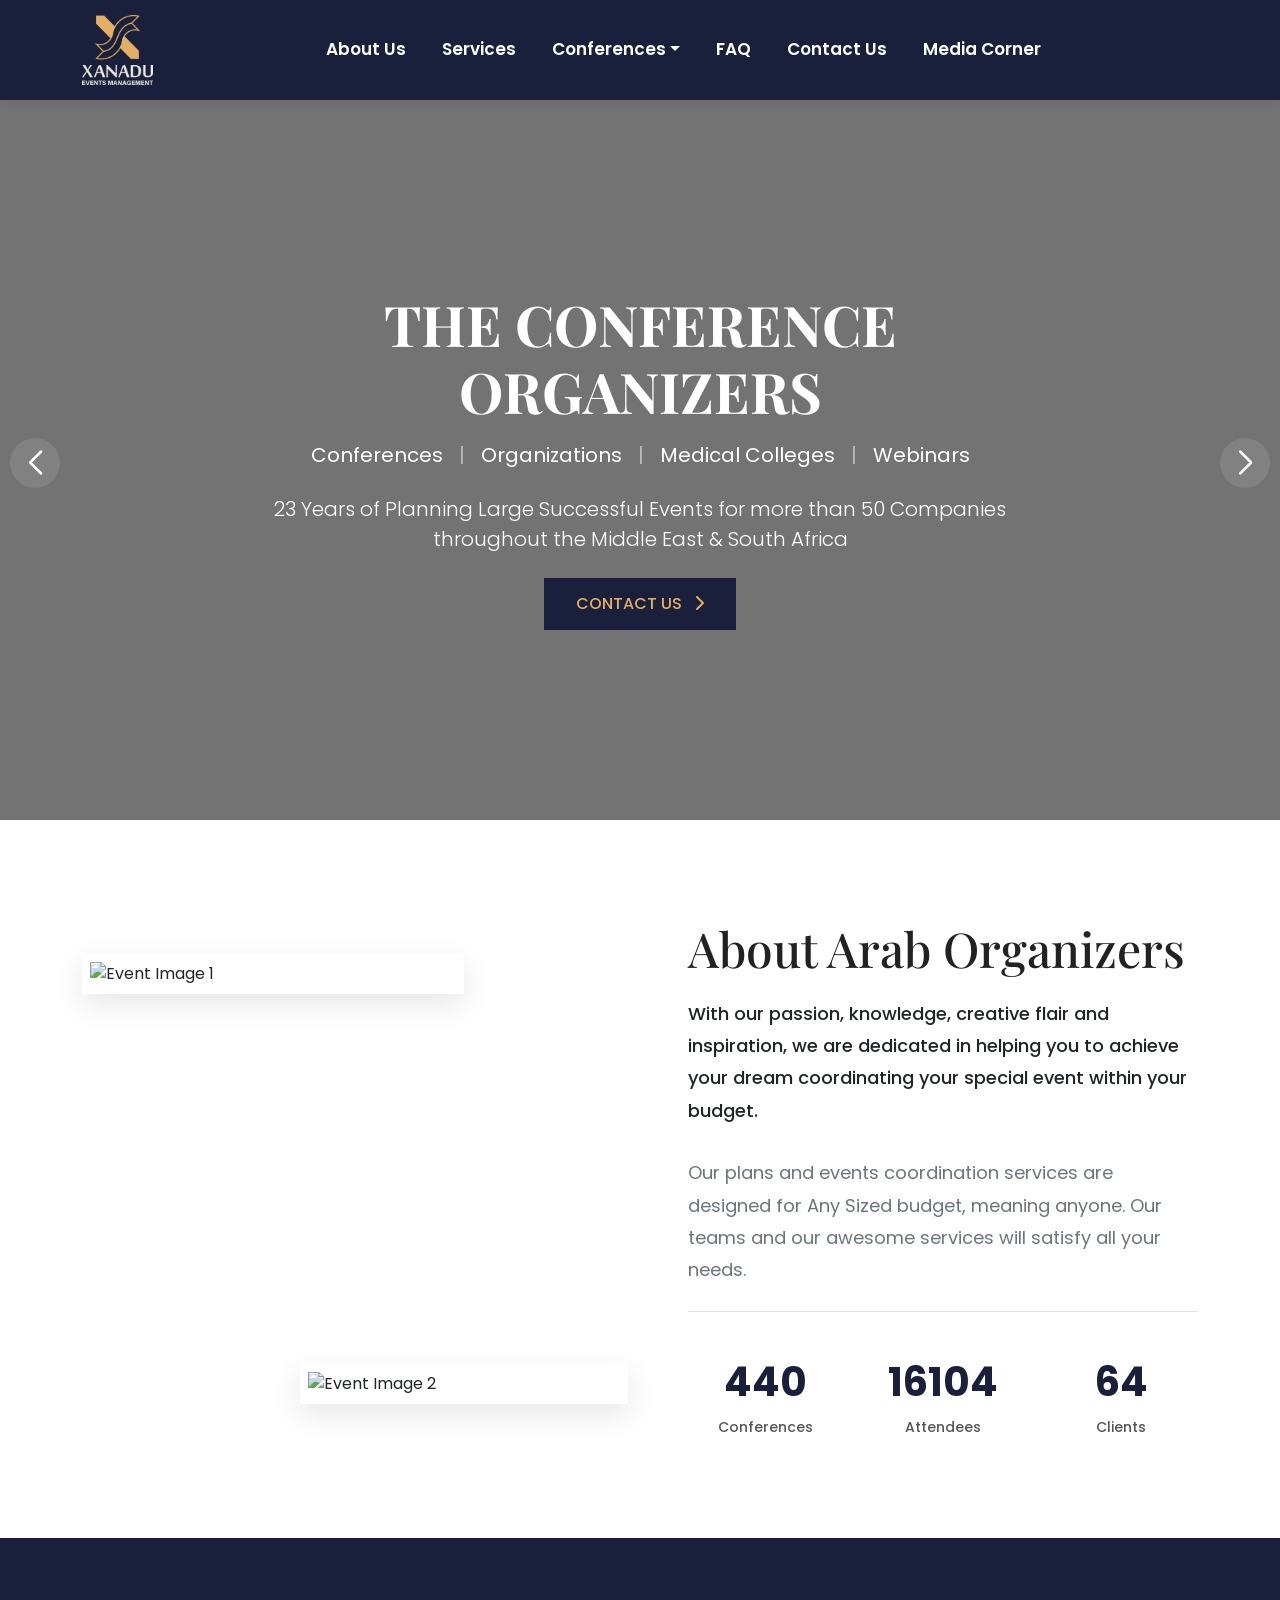
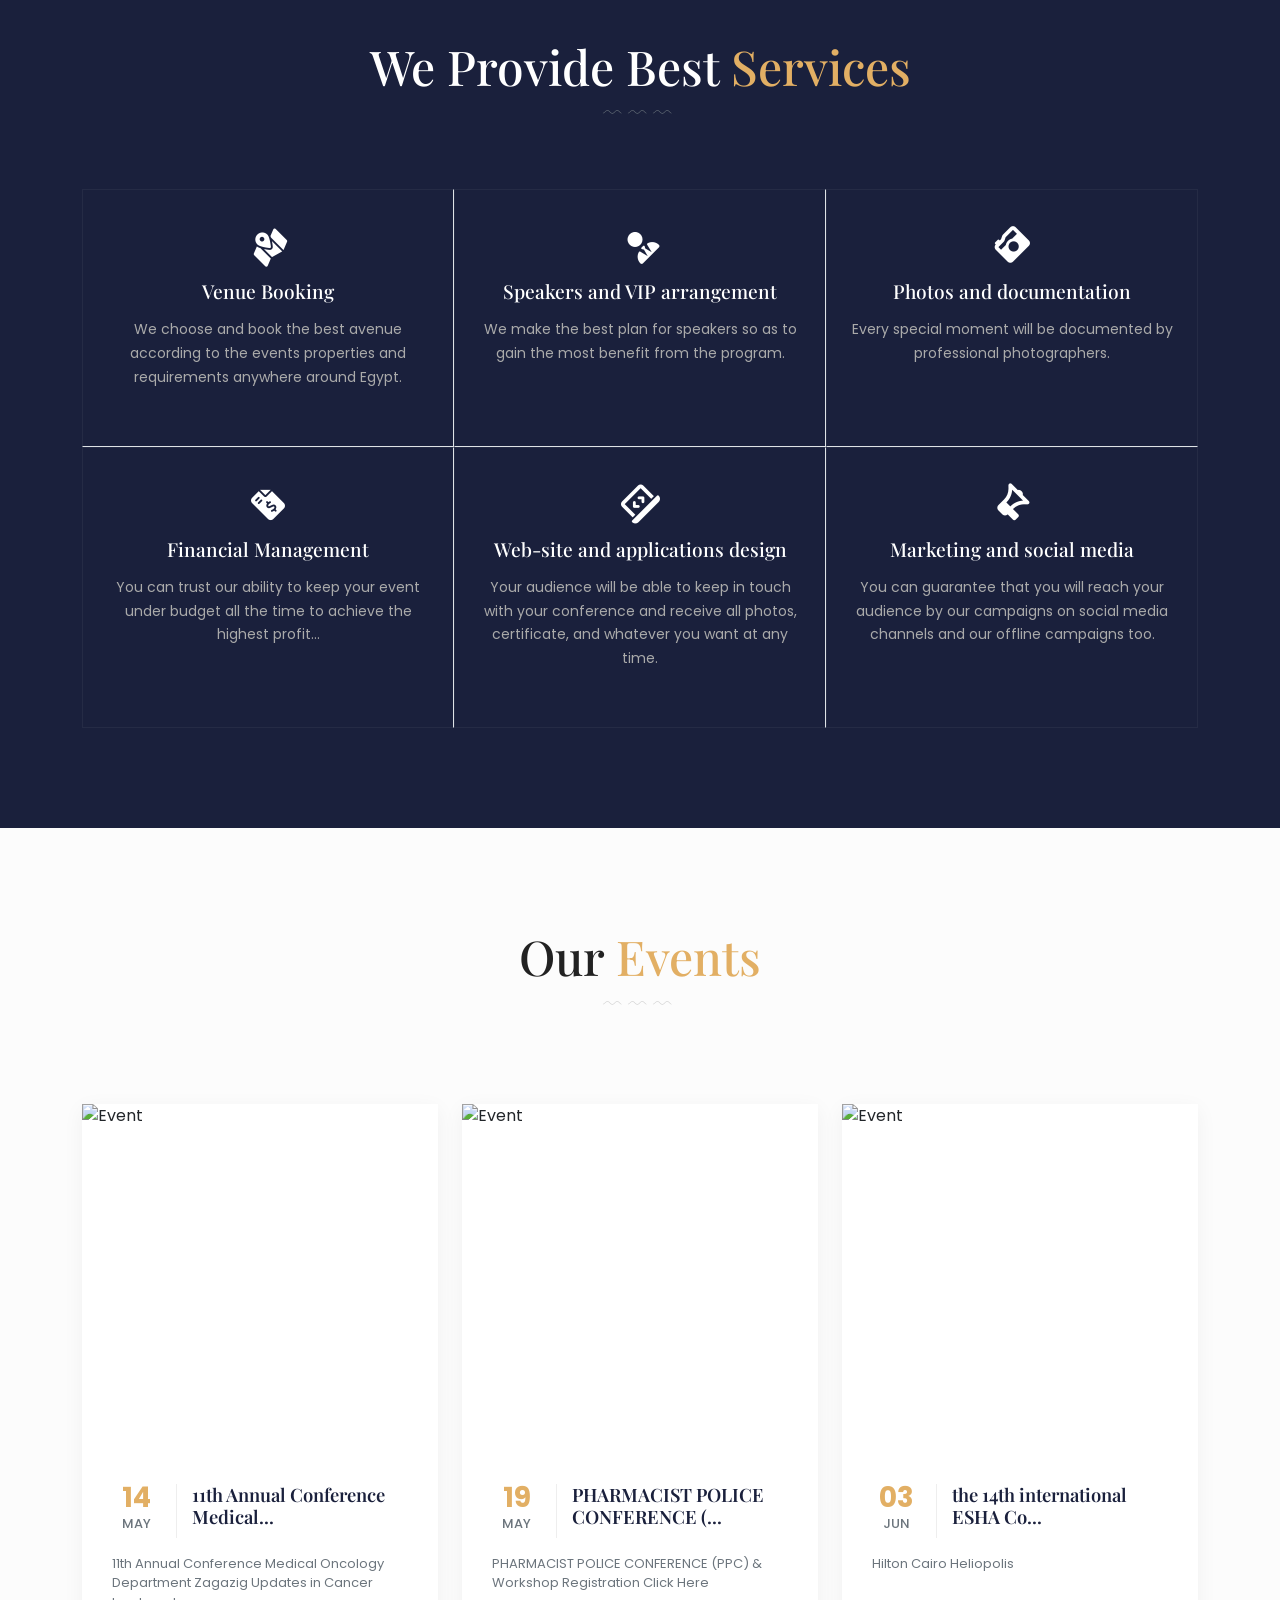
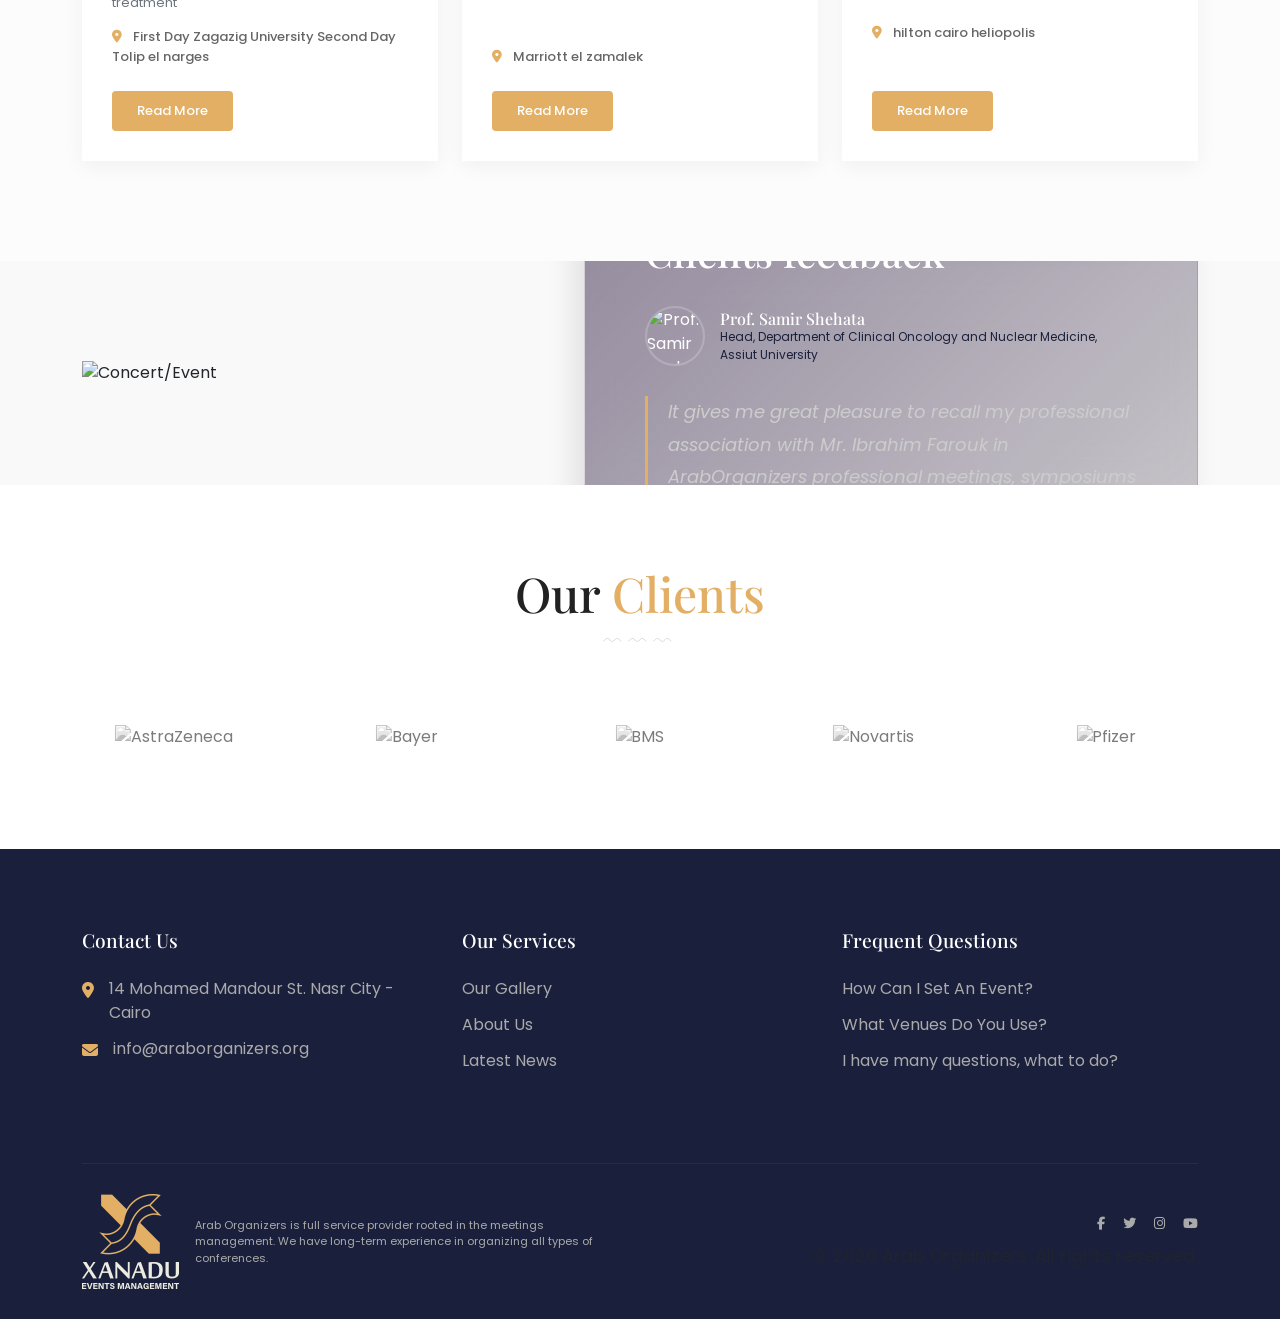
==== index.html @ 1589e089 "Add files via upload" ====
<!doctype html>
<html lang="en">
  <head>
    <meta charset="UTF-8" />
    <meta name="viewport" content="width=device-width, initial-scale=1.0" />
    <title>Arab Organizers - Meeting, Event and Conference</title>

    <!-- Bootstrap 5 CSS -->
    <link
      href="https://cdn.jsdelivr.net/npm/bootstrap@5.3.2/dist/css/bootstrap.min.css"
      rel="stylesheet"
    />

    <!-- Font Awesome for Icons -->
    <link
      rel="stylesheet"
      href="https://cdnjs.cloudflare.com/ajax/libs/font-awesome/6.4.2/css/all.min.css"
    />

    <!-- AOS Animation CSS -->
    <link href="https://unpkg.com/aos@2.3.1/dist/aos.css" rel="stylesheet" />

    <!-- Swiper CSS -->
    <link
      rel="stylesheet"
      href="https://cdn.jsdelivr.net/npm/swiper@11/swiper-bundle.min.css"
    />

    <!-- Google Fonts -->
    <link
      href="https://fonts.googleapis.com/css2?family=Playfair+Display:ital,wght@0,400;0,600;0,700;1,400&family=Poppins:wght@300;400;500;600;700&display=swap"
      rel="stylesheet"
    />

    <!-- ========================================== -->
    <!-- بداية ملف الـ CSS (يمكنك نقله لملف style.css) -->
    <link rel="stylesheet" href="style.css" />
    <!-- ========================================== -->
    <!-- <style>
      :root {
        --primary-red: #d32f2f;
        --primary-red-hover: #b71c1c;
        --dark-bg: #120923;
        --darker-bg: #0a0414;
        --text-gray: #6c757d;
      }

      body {
        font-family: "Poppins", sans-serif;
        overflow-x: clip;
      }

      h1,
      h2,
      h3,
      h4,
      h5,
      h6,
      .serif-font {
        font-family: "Playfair Display", serif;
      }

      /* --- Top Bar --- */
      .top-bar {
        background-color: var(--primary-red);
        font-size: 13px;
        padding: 8px 0;
      }
      .top-bar a {
        color: white;
        text-decoration: none;
        margin-left: 10px;
        transition: 0.3s;
      }
      .top-bar a:hover {
        color: #f8f9fa;
        opacity: 0.8;
      }
      .social-icons a {
        margin-left: 15px;
        font-size: 14px;
      }

      /* --- Navbar --- */
      .navbar {
        box-shadow: 0 4px 10px rgba(0, 0, 0, 0.05);
        padding: 15px 0;
        background: white;
        transition: all 0.3s ease;
      }
      .navbar-brand img {
        max-height: 50px;
      }
      .nav-link {
        font-weight: 600;
        font-size: 14px;
        color: #333 !important;
        margin: 0 10px;
        text-transform: capitalize;
        transition: 0.3s;
      }
      .nav-link:hover,
      .nav-link.active {
        color: var(--primary-red) !important;
      }
      .search-btn {
        background-color: var(--primary-red);
        color: white;
        border: none;
        padding: 5px 12px;
        border-radius: 4px;
        transition: 0.3s;
      }
      .search-btn:hover {
        background-color: var(--primary-red-hover);
      }

      /* --- Hero Section --- */
      .hero-section {
        position: relative;
        height: 80vh;
      }
      .heroSwiper {
        width: 100%;
        height: 100%;
      }
      .heroSwiper .swiper-slide {
        position: relative;
        display: flex;
        align-items: center;
        overflow: hidden; /* إضافة هذه الخاصية لمنع الصورة من الخروج عن الإطار عند التكبير */
      }

      /* تأثير التكبير البطيء للخلفية (Zoom Effect) */
      .hero-bg {
        position: absolute;
        top: 0;
        left: 0;
        width: 100%;
        height: 100%;
        background-size: cover;
        background-position: center;
        background-repeat: no-repeat;
        transition: transform 7s linear; /* مدة التكبير البطيء */
        transform: scale(1);
        z-index: 0;
      }
      .swiper-slide-active .hero-bg,
      .swiper-slide-duplicate-active .hero-bg {
        transform: scale(
          1.15
        ); /* عندما تصبح الشريحة نشطة، يتم تكبير الصورة ببطء */
      }

      .hero-overlay {
        position: absolute;
        top: 0;
        left: 0;
        width: 100%;
        height: 100%;
        background: rgba(0, 0, 0, 0.55);
        z-index: 1;
      }
      .hero-content {
        position: relative;
        z-index: 2;
        color: white;
        max-width: 800px;
      }

      /* تأثير دخول النصوص (Entrance Animations) */
      .hero-content h1,
      .hero-content .subtitle-list,
      .hero-content p,
      .hero-content .btn-wrap {
        opacity: 0;
        transform: translateY(50px);
        transition:
          opacity 0.8s ease,
          transform 0.8s ease;
      }

      .swiper-slide-active .hero-content h1,
      .swiper-slide-duplicate-active .hero-content h1 {
        opacity: 1;
        transform: translateY(0);
        transition-delay: 0.3s;
      }
      .swiper-slide-active .hero-content .subtitle-list,
      .swiper-slide-duplicate-active .hero-content .subtitle-list {
        opacity: 1;
        transform: translateY(0);
        transition-delay: 0.5s;
      }
      .swiper-slide-active .hero-content p,
      .swiper-slide-duplicate-active .hero-content p {
        opacity: 1;
        transform: translateY(0);
        transition-delay: 0.7s;
      }
      .swiper-slide-active .hero-content .btn-wrap,
      .swiper-slide-duplicate-active .hero-content .btn-wrap {
        opacity: 1;
        transform: translateY(0);
        transition-delay: 0.9s;
      }

      .hero-content h1 {
        font-size: 3.5rem;
        font-weight: 700;
        line-height: 1.2;
        margin-bottom: 20px;
      }
      .btn-custom {
        background-color: var(--primary-red);
        color: white;
        padding: 12px 30px;
        border-radius: 0;
        font-weight: 500;
        text-transform: uppercase;
        border: 2px solid var(--primary-red);
        transition: all 0.3s ease;
      }
      .btn-custom:hover {
        background-color: transparent;
        color: var(--primary-red);
      }
      .btn-outline-custom {
        background-color: transparent;
        color: white;
        padding: 12px 30px;
        border-radius: 0;
        font-weight: 500;
        text-transform: uppercase;
        border: 2px solid white;
        transition: all 0.3s ease;
      }
      .btn-outline-custom:hover {
        background-color: white;
        color: #333;
      }

      /* Custom Swiper Navigation arrows for Hero */
      .heroSwiper .swiper-button-next::after,
      .heroSwiper .swiper-button-prev::after {
        font-size: 24px;
        font-weight: bold;
      }
      .heroSwiper .swiper-button-next,
      .heroSwiper .swiper-button-prev {
        color: white;
        background: rgba(255, 255, 255, 0.1);
        width: 50px;
        height: 50px;
        border-radius: 50%;
        transition: 0.3s;
      }
      .heroSwiper .swiper-button-next:hover,
      .heroSwiper .swiper-button-prev:hover {
        background: var(--primary-red);
      }

      /* --- About Section --- */
      .about-section {
        padding: 100px 0;
      }
      .about-img-wrap {
        position: relative;
        min-height: 450px;
      }
      .about-img-wrap img {
        position: absolute;
        border: 8px solid white;
        box-shadow: 0 10px 30px rgba(0, 0, 0, 0.1);
        transition: transform 0.5s ease;
      }
      .about-img-wrap img:hover {
        transform: scale(1.03);
        z-index: 5;
      }
      .img-1 {
        top: 0;
        left: 0;
        width: 70%;
        z-index: 1;
      }
      .img-2 {
        bottom: 0;
        right: 0;
        width: 60%;
        z-index: 2;
      }

      .section-title {
        font-size: 2.5rem;
        margin-bottom: 20px;
        color: #222;
      }
      .about-text {
        color: var(--text-gray);
        line-height: 1.8;
        margin-bottom: 30px;
      }
      .counter-box {
        margin-top: 40px;
      }
      .counter-num {
        font-size: 2.5rem;
        font-weight: 700;
        color: var(--primary-red);
        font-family: "Poppins", sans-serif;
        margin-bottom: 5px;
      }
      .counter-text {
        font-size: 14px;
        color: #555;
        font-weight: 500;
      }

      /* --- Services Section --- */
      .services-section {
        background-color: var(--dark-bg);
        padding: 100px 0;
        color: white;
      }
      .services-section .section-title {
        color: white;
        text-align: center;
        margin-bottom: 60px;
      }
      .services-section .section-title::after {
        content: "﹋﹋﹋";
        display: block;
        color: var(--text-gray);
        font-size: 20px;
        letter-spacing: 5px;
        margin-top: 10px;
      }
      .service-box {
        padding: 40px 20px;
        text-align: center;
        border: 1px solid rgba(255, 255, 255, 0.05);
        transition: all 0.4s ease;
        height: 100%;
      }
      .service-box:hover {
        background-color: rgba(255, 255, 255, 0.03);
        transform: translateY(-10px);
        border-color: rgba(211, 47, 47, 0.3);
      }
      .service-icon {
        font-size: 40px;
        color: white;
        margin-bottom: 20px;
        transition: color 0.3s;
      }
      .service-box:hover .service-icon {
        color: var(--primary-red);
      }
      .service-box h4 {
        font-size: 1.2rem;
        margin-bottom: 15px;
      }
      .service-box p {
        color: #aaa;
        font-size: 14px;
        line-height: 1.7;
      }

      /* --- Events Section --- */
      .events-section {
        padding: 100px 0;
        background-color: #fcfcfc;
      }
      .events-section .section-title {
        text-align: center;
        margin-bottom: 60px;
      }
      .events-section .section-title span {
        color: var(--primary-red);
      }
      .events-section .section-title::after {
        content: "﹋﹋﹋";
        display: block;
        color: #ccc;
        font-size: 20px;
        letter-spacing: 5px;
        margin-top: 10px;
      }
      .event-card {
        border: none;
        border-radius: 0;
        box-shadow: 0 5px 20px rgba(0, 0, 0, 0.05);
        transition: transform 0.3s ease;
        background: white;
        height: 100%;
      }
      .event-card:hover {
        transform: translateY(-5px);
        box-shadow: 0 10px 30px rgba(0, 0, 0, 0.1);
      }
      .event-card img {
        border-radius: 0;
        height: 350px;
        object-fit: cover;
      }
      .event-card .card-body {
        padding: 30px;
      }
      .event-date {
        color: var(--primary-red);
        font-weight: 700;
        font-size: 24px;
        line-height: 1;
        text-align: center;
        border-right: 1px solid #eee;
        padding-right: 15px;
        margin-right: 15px;
      }
      .event-date span {
        display: block;
        font-size: 12px;
        font-weight: 400;
        text-transform: uppercase;
      }
      .event-title {
        font-size: 1.1rem;
        font-weight: 600;
        margin-bottom: 10px;
        font-family: "Playfair Display", serif;
      }
      .event-desc {
        font-size: 13px;
        color: var(--text-gray);
        margin-bottom: 15px;
      }
      .event-location {
        font-size: 12px;
        color: #888;
        margin-bottom: 20px;
      }
      .event-location i {
        color: var(--primary-red);
        margin-right: 5px;
      }
      .btn-read-more {
        background-color: var(--primary-red);
        color: white;
        padding: 8px 20px;
        font-size: 13px;
        border-radius: 4px;
        text-decoration: none;
        transition: 0.3s;
      }
      .btn-read-more:hover {
        background-color: var(--primary-red-hover);
        color: white;
      }

      /* --- Testimonial Section --- */
      .testimonial-section {
        padding: 100px 0;
        background-color: #f9f9f9;
      }
      .testi-wrapper {
        position: relative;
        display: flex;
        align-items: center;
      }
      .testi-img {
        width: 50%;
      }
      .testi-img img {
        width: 100%;
        height: 500px;
        object-fit: cover;
      }
      .testi-content {
        background-color: rgba(26, 32, 60, 0.75);
        backdrop-filter: blur(12px);
        -webkit-backdrop-filter: blur(12px);
        border: 1px solid rgba(255, 255, 255, 0.1);
        color: white;
        padding: 60px;
        width: 55%;
        position: absolute;
        right: 0;
        box-shadow: -10px 10px 30px rgba(0, 0, 0, 0.1);
      }
      .testi-content h5 {
        color: var(--primary-red);
        font-size: 12px;
        text-transform: uppercase;
        letter-spacing: 2px;
        margin-bottom: 10px;
      }
      .testi-content h2 {
        font-size: 2.5rem;
        margin-bottom: 30px;
      }
      .client-info {
        display: flex;
        align-items: center;
        margin-bottom: 30px;
      }
      .client-info img {
        width: 60px;
        height: 60px;
        border-radius: 50%;
        margin-right: 15px;
        border: 2px solid rgba(255, 255, 255, 0.2);
      }
      .client-info h6 {
        margin: 0;
        font-size: 16px;
      }
      .client-info p {
        margin: 0;
        font-size: 12px;
        color: #aaa;
      }
      .quote-text {
        font-style: italic;
        color: #ccc;
        line-height: 1.8;
        border-left: 3px solid var(--primary-red);
        padding-left: 20px;
        position: relative;
      }
      .quote-icon {
        position: absolute;
        right: 20px;
        bottom: -20px;
        font-size: 80px;
        color: rgba(255, 255, 255, 0.05);
        line-height: 1;
      }

      /* --- Clients Section --- */
      .clients-section {
        padding: 80px 0;
        background-color: white;
        text-align: center;
      }
      .clients-section .section-title {
        margin-bottom: 40px;
      }
      .clients-section .section-title span {
        color: var(--primary-red);
      }
      .clients-section .section-title::after {
        content: "﹋﹋﹋";
        display: block;
        color: #ccc;
        font-size: 20px;
        letter-spacing: 5px;
        margin-top: 10px;
      }
      .clientsSwiper {
        width: 100%;
        padding: 20px 0;
      }
      .swiper-slide {
        display: flex;
        align-items: center;
        justify-content: center;
      }
      .client-logo img {
        max-width: 150px;
        max-height: 80px;
        object-fit: contain;
        opacity: 0.6;
        transition: 0.3s;
        cursor: grab;
        filter: grayscale(100%);
      }
      .client-logo img:active {
        cursor: grabbing;
      }
      .client-logo img:hover {
        opacity: 1;
        filter: grayscale(0%);
        transform: scale(1.1);
      }

      /* --- Footer --- */
      .footer {
        background-color: var(--darker-bg);
        color: #aaa;
        padding: 80px 0 30px;
      }
      .footer h4 {
        color: white;
        font-size: 1.2rem;
        margin-bottom: 25px;
        position: relative;
      }
      .footer-contact li {
        margin-bottom: 15px;
        display: flex;
      }
      .footer-contact i {
        color: var(--primary-red);
        margin-right: 15px;
        margin-top: 5px;
      }
      .footer-links {
        list-style: none;
        padding: 0;
      }
      .footer-links li {
        margin-bottom: 12px;
      }
      .footer-links a {
        color: #aaa;
        text-decoration: none;
        transition: 0.3s;
      }
      .footer-links a:hover {
        color: var(--primary-red);
        padding-left: 5px;
      }
      .footer-bottom {
        border-top: 1px solid rgba(255, 255, 255, 0.05);
        margin-top: 50px;
        padding-top: 30px;
        display: flex;
        justify-content: space-between;
        align-items: center;
        font-size: 13px;
      }
      .footer-bottom img {
        max-width: 100px;
      }
      .footer-social a {
        color: #aaa;
        margin-left: 15px;
        transition: 0.3s;
      }
      .footer-social a:hover {
        color: white;
      }

      .scroll-top {
        position: fixed;
        bottom: 30px;
        right: 30px;
        background: var(--primary-red);
        color: white;
        width: 40px;
        height: 40px;
        display: flex;
        align-items: center;
        justify-content: center;
        border-radius: 4px;
        text-decoration: none;
        opacity: 0;
        transition: 0.3s;
        z-index: 999;
      }
      .scroll-top.show {
        opacity: 1;
      }
      .scroll-top:hover {
        background: var(--dark-bg);
        color: white;
      }

      /* Responsive Fixes */
      @media (max-width: 991px) {
        .testi-wrapper {
          flex-direction: column;
        }
        .testi-img,
        .testi-content {
          width: 100%;
          position: relative;
        }
        .testi-img img {
          height: 300px;
        }
        .testi-content {
          padding: 40px;
        }
        .hero-content h1 {
          font-size: 2.5rem;
        }
      }
    </style> -->
  </head>
  <body>
    <!-- Top Bar -->
    <!-- <div class="top-bar d-none d-lg-block">
      <div class="container d-flex justify-content-between align-items-center">
        <div class="contact-info">
          <i class="fas fa-map-marker-alt"></i> 14 Mohamed Mandour St. Nasr City
          - Cairo
        </div>
        <div class="d-flex align-items-center">
          <span
            ><i class="fas fa-envelope"></i> Email :
            info@araborganizers.org</span
          >
          <span class="mx-3">|</span>
          <a href="#">FAQ <i class="fas fa-caret-right"></i></a>
          <div class="social-icons ml-4">
            <a href="#"><i class="fab fa-facebook-f"></i></a>
            <a href="#"><i class="fab fa-twitter"></i></a>
            <a href="#"><i class="fab fa-youtube"></i></a>
            <a href="#"><i class="fab fa-instagram"></i></a>
          </div>
        </div>
      </div>
    </div> -->

    <!-- Navbar -->
    <nav class="navbar navbar-expand-lg sticky-top">
      <div class="container">
        <a class="navbar-brand" href="index.html">
          <!-- Placeholder for Logo -->
          <img
            src="assets/logo xanadu.png"
            alt="Arab Organizers Logo"
          />
        </a>
        <button
          class="navbar-toggler"
          type="button"
          data-bs-toggle="collapse"
          data-bs-target="#navbarNav"
        >
          <span class="navbar-toggler-icon"></span>
        </button>
        <div class="collapse navbar-collapse" id="navbarNav">
          <ul class="navbar-nav mx-auto">
            <li class="nav-item"><a class="nav-link" href="about.html">About Us</a></li>
            <li class="nav-item"><a class="nav-link" href="services.html">Services</a></li>
            <!-- <li class="nav-item">
              <a class="nav-link active" href="#">Home</a>
            </li> -->
            <li class="nav-item dropdown">
              <a
                class="nav-link dropdown-toggle"
                href="#"
                role="button"
                data-bs-toggle="dropdown"
                >Conferences</a
              >
              <ul class="dropdown-menu">
                <li><a class="dropdown-item" href="conferences.html">Upcoming</a></li>
                <li><a class="dropdown-item" href="#">Past</a></li>
              </ul>
            </li>
            <li class="nav-item"><a class="nav-link" href="FAQ.html">FAQ</a></li>
            <!-- <li class="nav-item dropdown">
              <a
                class="nav-link dropdown-toggle"
                href="#"
                role="button"
                data-bs-toggle="dropdown"
                >News Letter</a
              >
            </li> -->
            <li class="nav-item">
              <a class="nav-link" href="contact.html">Contact Us</a>
            </li>
            <li class="nav-item">
              <a class="nav-link" href="media-corner.html">Media Corner</a>
            </li>
          </ul>
          <!-- <button class="search-btn"><i class="fas fa-search"></i></button> -->
        </div>
      </div>
    </nav>

    <!-- Hero Section -->
    <section class="hero-section">
      <!-- Swiper Container for Hero -->
      <div class="swiper heroSwiper">
        <div class="swiper-wrapper">
          <!-- Slide 1 (متطابق مع الفيديو) -->
          <div class="swiper-slide">
            <div
              class="hero-bg"
              style="
                background-image: url(&quot;https://images.unsplash.com/photo-1551076805-e1869033e561?ixlib=rb-4.0.3&auto=format&fit=crop&w=1920&q=80&quot;);
              "
            ></div>
            <div class="hero-overlay"></div>
            <div class="container hero-content text-center">
              <h1 class="text-uppercase mb-3">The Conference Organizers</h1>
              <div
                class="subtitle-list mb-4 fs-5 d-flex justify-content-center flex-wrap gap-3"
              >
                <span>Conferences</span>
                <span class="text-white-50">|</span>
                <span>Organizations</span>
                <span class="text-white-50">|</span>
                <span>Medical Colleges</span>
                <span class="text-white-50">|</span>
                <span>Webinars</span>
              </div>
              <p class="lead mb-4 fw-light">
                23 Years of Planning Large Successful Events for more than 50
                Companies throughout the Middle East & South Africa
              </p>
              <div class="mt-4 btn-wrap">
                <a href="#" class="btn btn-custom"
                  >Contact Us <i class="fas fa-chevron-right ms-2"></i
                ></a>
              </div>
            </div>
          </div>

          <!-- Slide 2 (متطابق مع الفيديو) -->
          <div class="swiper-slide">
            <div
              class="hero-bg"
              style="
                background-image: url(&quot;https://images.unsplash.com/photo-1505373877841-8d25f7d46678?ixlib=rb-4.0.3&auto=format&fit=crop&w=1920&q=80&quot;);
              "
            ></div>
            <div class="hero-overlay"></div>
            <div class="container hero-content">
              <h1 class="mb-3">
                We <span style="color: var(--primary-gold)">Plan</span> Your
                <br /><span style="color: var(--primary-gold)">Event</span>
                From<br />Start to Finish.
              </h1>
              <p class="lead mb-4 fw-light">
                23 Years of Planning Large Successful Events for more than 50
                Companies throughout the Middle East & South Africa
              </p>
              <div class="mt-4 btn-wrap">
                <a href="#" class="btn btn-custom"
                  >Contact us <i class="fas fa-chevron-right ms-2"></i
                ></a>
              </div>
            </div>
          </div>

          <!-- Slide 3 (متطابق مع الفيديو) -->
          <div class="swiper-slide">
            <div
              class="hero-bg"
              style="
                background-image: url(&quot;https://images.unsplash.com/photo-1540575467063-178a50c2df87?ixlib=rb-4.0.3&auto=format&fit=crop&w=1920&q=80&quot;);
              "
            ></div>
            <div class="hero-overlay"></div>
            <div class="container hero-content text-center">
              <h1 class="text-uppercase mb-3">
                Meeting, Event and Conference<br />Organization
              </h1>
              <p class="lead mb-4 fw-light">
                23 Years of Planning Large Successful Events for more than 50
                Companies throughout the Middle East & South Africa
              </p>
              <div class="mt-4 btn-wrap">
                <a href="#" class="btn btn-custom me-3"
                  >Contact us <i class="fas fa-chevron-right ms-2"></i
                ></a>
                <a href="#" class="btn btn-outline-custom">About Us</a>
              </div>
            </div>
          </div>
        </div>

        <!-- Swiper Navigation Arrows -->
        <div class="swiper-button-next"></div>
        <div class="swiper-button-prev"></div>
      </div>
    </section>

    <!-- About Section -->
    <section class="about-section">
      <div class="container">
        <div class="row align-items-center">
          <div class="col-lg-6 mb-5 mb-lg-0" data-aos="fade-right">
            <div class="about-img-wrap">
              <img
                src="https://images.unsplash.com/photo-1515169067868-5387ec356754?ixlib=rb-4.0.3&auto=format&fit=crop&w=800&q=80"
                alt="Event Image 1"
                class="img-1"
              />
              <img
                src="https://images.unsplash.com/photo-1475721027785-f74eccf877e2?ixlib=rb-4.0.3&auto=format&fit=crop&w=800&q=80"
                alt="Event Image 2"
                class="img-2"
              />
            </div>
          </div>
          <div class="col-lg-6 ps-lg-5" data-aos="fade-left">
            <h2 class="section-title">About Arab Organizers</h2>
            <p class="about-text fw-medium text-dark">
              With our passion, knowledge, creative flair and inspiration, we
              are dedicated in helping you to achieve your dream coordinating
              your special event within your budget.
            </p>
            <p class="about-text pb-4 border-bottom">
              Our plans and events coordination services are designed for Any
              Sized budget, meaning anyone. Our teams and our awesome services
              will satisfy all your needs.
            </p>

            <div class="row counter-box">
              <div class="col-4">
                <div class="counter-num" data-target="956">0</div>
                <div class="counter-text">Conferences</div>
              </div>
              <div class="col-4">
                <div class="counter-num" data-target="36478">0</div>
                <div class="counter-text">Attendees</div>
              </div>
              <div class="col-4">
                <div class="counter-num" data-target="64">0</div>
                <div class="counter-text">Clients</div>
              </div>
            </div>
          </div>
        </div>
      </div>
    </section>

    <!-- Services Section -->
    <section class="services-section">
      <div class="container">
        <h2 class="section-title" data-aos="fade-up">
          We Provide Best <span style="color: var(--primary-gold)">Services</span>
        </h2>
        <div class="row g-0 mt-5">
          <!-- Service 1 -->
          <div
            class="col-md-4 col-sm-6"
            data-aos="fade-up"
            data-aos-delay="100"
          >
            <div class="service-box border-bottom border-end">
              <i class="fas fa-map-marked-alt service-icon"></i>
              <h4 class="serif-font">Venue Booking</h4>
              <p>
                We choose and book the best avenue according to the events
                properties and requirements anywhere around Egypt.
              </p>
            </div>
          </div>
          <!-- Service 2 -->
          <div
            class="col-md-4 col-sm-6"
            data-aos="fade-up"
            data-aos-delay="200"
          >
            <div class="service-box border-bottom border-end">
              <i class="fas fa-user-tie service-icon"></i>
              <h4 class="serif-font">Speakers and VIP arrangement</h4>
              <p>
                We make the best plan for speakers so as to gain the most
                benefit from the program.
              </p>
            </div>
          </div>
          <!-- Service 3 -->
          <div
            class="col-md-4 col-sm-6"
            data-aos="fade-up"
            data-aos-delay="300"
          >
            <div class="service-box border-bottom">
              <i class="fas fa-camera-retro service-icon"></i>
              <h4 class="serif-font">Photos and documentation</h4>
              <p>
                Every special moment will be documented by professional
                photographers.
              </p>
            </div>
          </div>
          <!-- Service 4 -->
          <div
            class="col-md-4 col-sm-6"
            data-aos="fade-up"
            data-aos-delay="400"
          >
            <div class="service-box border-end">
              <i class="fas fa-file-invoice-dollar service-icon"></i>
              <h4 class="serif-font">Financial Management</h4>
              <p>
                You can trust our ability to keep your event under budget all
                the time to achieve the highest profit...
              </p>
            </div>
          </div>
          <!-- Service 5 -->
          <div
            class="col-md-4 col-sm-6"
            data-aos="fade-up"
            data-aos-delay="500"
          >
            <div class="service-box border-end">
              <i class="fas fa-laptop-code service-icon"></i>
              <h4 class="serif-font">Web-site and applications design</h4>
              <p>
                Your audience will be able to keep in touch with your conference
                and receive all photos, certificate, and whatever you want at
                any time.
              </p>
            </div>
          </div>
          <!-- Service 6 -->
          <div
            class="col-md-4 col-sm-6"
            data-aos="fade-up"
            data-aos-delay="600"
          >
            <div class="service-box">
              <i class="fas fa-bullhorn service-icon"></i>
              <h4 class="serif-font">Marketing and social media</h4>
              <p>
                You can guarantee that you will reach your audience by our
                campaigns on social media channels and our offline campaigns
                too.
              </p>
            </div>
          </div>
        </div>
      </div>
    </section>

    <!-- Events Section -->
    <section class="events-section">
      <div class="container">
        <h2 class="section-title" data-aos="fade-up">
          Our <span>Events</span>
        </h2>

        <div class="row g-4 mt-4">
          <!-- Event 1 -->
          <div
            class="col-lg-4 col-md-6"
            data-aos="fade-up"
            data-aos-delay="100"
          >
            <div class="card event-card">
              <img
                src="https://images.unsplash.com/photo-1505373877841-8d25f7d46678?ixlib=rb-4.0.3&auto=format&fit=crop&w=600&q=80"
                class="card-img-top"
                alt="Event"
              />
              <div class="card-body">
                <div class="d-flex mb-3">
                  <div class="event-date">14<span>May</span></div>
                  <div>
                    <h5 class="event-title">
                      11th Annual Conference Medical...
                    </h5>
                  </div>
                </div>
                <p class="event-desc">
                  11th Annual Conference Medical Oncology Department Zagazig
                  Updates in Cancer treatment
                </p>
                <div class="event-location">
                  <i class="fas fa-map-marker-alt"></i> First Day Zagazig
                  University Second Day Tolip el narges
                </div>
                <a href="#" class="btn-read-more">Read More</a>
              </div>
            </div>
          </div>

          <!-- Event 2 -->
          <div
            class="col-lg-4 col-md-6"
            data-aos="fade-up"
            data-aos-delay="200"
          >
            <div class="card event-card">
              <img
                src="https://images.unsplash.com/photo-1542621334-a254cf47733d?ixlib=rb-4.0.3&auto=format&fit=crop&w=600&q=80"
                class="card-img-top"
                alt="Event"
              />
              <div class="card-body">
                <div class="d-flex mb-3">
                  <div class="event-date">19<span>May</span></div>
                  <div>
                    <h5 class="event-title">
                      PHARMACIST POLICE CONFERENCE (...
                    </h5>
                  </div>
                </div>
                <p class="event-desc">
                  PHARMACIST POLICE CONFERENCE (PPC) & Workshop Registration
                  Click Here
                </p>
                <div class="event-location">
                  <i class="fas fa-map-marker-alt"></i> Marriott el zamalek
                </div>
                <a href="#" class="btn-read-more">Read More</a>
              </div>
            </div>
          </div>

          <!-- Event 3 -->
          <div
            class="col-lg-4 col-md-6"
            data-aos="fade-up"
            data-aos-delay="300"
          >
            <div class="card event-card">
              <img
                src="https://images.unsplash.com/photo-1505373877841-8d25f7d46678?ixlib=rb-4.0.3&auto=format&fit=crop&w=600&q=80"
                class="card-img-top"
                alt="Event"
              />
              <div class="card-body">
                <div class="d-flex mb-3">
                  <div class="event-date">03<span>Jun</span></div>
                  <div>
                    <h5 class="event-title">
                      the 14th international ESHA Co...
                    </h5>
                  </div>
                </div>
                <p class="event-desc">Hilton Cairo Heliopolis</p>
                <div class="event-location">
                  <i class="fas fa-map-marker-alt"></i> hilton cairo heliopolis
                </div>
                <a href="#" class="btn-read-more mt-4 d-inline-block"
                  >Read More</a
                >
              </div>
            </div>
          </div>
        </div>
      </div>
    </section>

    <!-- Testimonial Section -->
    <section class="testimonial-section">
      <div class="container">
        <div class="testi-wrapper">
          <div class="testi-img" data-aos="fade-right">
            <img
              src="https://images.unsplash.com/photo-1501281668745-f7f57925c3b4?ixlib=rb-4.0.3&auto=format&fit=crop&w=1000&q=80"
              alt="Concert/Event"
            />
          </div>
          <div class="testi-content" data-aos="fade-left">
            <h5>Testimonal</h5>
            <h2>Clients feedback</h2>

            <div class="client-info mt-4">
              <img
                src="https://randomuser.me/api/portraits/men/32.jpg"
                alt="Prof. Samir Shehata"
              />
              <div>
                <h6>Prof. Samir Shehata</h6>
                <p>
                  Head, Department of Clinical Oncology and Nuclear Medicine,
                  Assiut University
                </p>
              </div>
            </div>

            <p class="quote-text">
              It gives me great pleasure to recall my professional association
              with Mr. Ibrahim Farouk in ArabOrganizers professional meetings,
              symposiums and congresses over the past 18 years.
            </p>
            <i class="fas fa-quote-right quote-icon"></i>
          </div>
        </div>
      </div>
    </section>

    <!-- Clients Section -->
    <section class="clients-section">
      <div class="container">
        <h2 class="section-title serif-font" data-aos="zoom-in">
          Our <span>Clients</span>
        </h2>

        <!-- Swiper Container for Clients -->
        <div
          class="swiper clientsSwiper mt-5"
          data-aos="fade-up"
          data-aos-delay="100"
        >
          <div class="swiper-wrapper">
            <div class="swiper-slide client-logo">
              <img
                src="https://upload.wikimedia.org/wikipedia/commons/thumb/c/ce/Sanofi-Aventis_logo.svg/2560px-Sanofi-Aventis_logo.svg.png"
                alt="Sanofi"
              />
            </div>
            <div class="swiper-slide client-logo">
              <img
                src="https://upload.wikimedia.org/wikipedia/commons/thumb/8/87/AstraZeneca_logo.svg/2560px-AstraZeneca_logo.svg.png"
                alt="AstraZeneca"
              />
            </div>
            <div class="swiper-slide client-logo">
              <img
                src="https://upload.wikimedia.org/wikipedia/commons/thumb/1/11/Bayer_logo.svg/2048px-Bayer_logo.svg.png"
                alt="Bayer"
              />
            </div>
            <div class="swiper-slide client-logo">
              <img
                src="https://upload.wikimedia.org/wikipedia/commons/thumb/5/58/Bristol-Myers_Squibb_logo_%282020%29.svg/2560px-Bristol-Myers_Squibb_logo_%282020%29.svg.png"
                alt="BMS"
              />
            </div>
            <div class="swiper-slide client-logo">
              <img
                src="https://upload.wikimedia.org/wikipedia/commons/thumb/f/cc/Novartis_logo.svg/2560px-Novartis_logo.svg.png"
                alt="Novartis"
              />
            </div>
            <div class="swiper-slide client-logo">
              <img
                src="https://upload.wikimedia.org/wikipedia/commons/thumb/5/57/Pfizer_%282021%29.svg/2560px-Pfizer_%282021%29.svg.png"
                alt="Pfizer"
              />
            </div>
            <div class="swiper-slide client-logo">
              <img
                src="https://upload.wikimedia.org/wikipedia/commons/thumb/f/f5/Hoffmann-La_Roche_logo.svg/2560px-Hoffmann-La_Roche_logo.svg.png"
                alt="Roche"
              />
            </div>
          </div>
        </div>
      </div>
    </section>

    <!-- Footer -->
    <footer class="footer">
      <div class="container">
        <div class="row">
          <div class="col-lg-4 col-md-6 mb-4">
            <h4>Contact Us</h4>
            <ul class="footer-links footer-contact">
              <li>
                <i class="fas fa-map-marker-alt"></i> 14 Mohamed Mandour St.
                Nasr City - Cairo
              </li>
              <li><i class="fas fa-envelope"></i> info@araborganizers.org</li>
            </ul>
          </div>
          <div class="col-lg-4 col-md-6 mb-4">
            <h4>Our Services</h4>
            <ul class="footer-links">
              <li><a href="#">Our Gallery</a></li>
              <li><a href="#">About Us</a></li>
              <li><a href="#">Latest News</a></li>
            </ul>
          </div>
          <div class="col-lg-4 col-md-12 mb-4">
            <h4>Frequent Questions</h4>
            <ul class="footer-links">
              <li><a href="#">How Can I Set An Event?</a></li>
              <li><a href="#">What Venues Do You Use?</a></li>
              <li><a href="#">I have many questions, what to do?</a></li>
            </ul>
          </div>
        </div>

        <div class="footer-bottom">
          <div class="d-flex align-items-center">
            <img
              src="assets/logo xanadu.png"
              alt="Logo"
              class="me-3"
            />
            <p
              class="mb-0"
              style="max-width: 400px; font-size: 11px"
            >
              Arab Organizers is full service provider rooted in the meetings
              management. We have long-term experience in organizing all types
              of conferences.
            </p>
          </div>
          <div>
            <div class="footer-social text-end mb-2">
              <a href="#"><i class="fab fa-facebook-f"></i></a>
              <a href="#"><i class="fab fa-twitter"></i></a>
              <a href="#"><i class="fab fa-instagram"></i></a>
              <a href="#"><i class="fab fa-youtube"></i></a>
            </div>
            <p class="mb-0 text-muted">
              © 2026 Arab Organizers. All rights reserved.
            </p>
          </div>
        </div>
      </div>
    </footer>

    <!-- Scroll to Top Button -->
    <a href="#" class="scroll-top" id="scrollTop">
      <i class="fas fa-chevron-up"></i>
    </a>

    <!-- Bootstrap 5 JS Bundle -->
    <script src="https://cdn.jsdelivr.net/npm/bootstrap@5.3.2/dist/js/bootstrap.bundle.min.js"></script>

    <!-- AOS Animation JS -->
    <script src="https://unpkg.com/aos@2.3.1/dist/aos.js"></script>

    <!-- Swiper JS -->
    <script src="https://cdn.jsdelivr.net/npm/swiper@11/swiper-bundle.min.js"></script>

    <!-- ========================================== -->
    <!-- بداية ملف الـ JS (يمكنك نقله لملف main.js) -->
    <script src="main.js"></script>
    <!-- ========================================== -->
    <!-- <script>
      // 1. Initialize AOS Animations
      AOS.init({
        duration: 1000,
        once: true,
        offset: 100,
      });

      // 2. Animated Number Counters
      const counters = document.querySelectorAll(".counter-num");
      const speed = 200;

      const startCounters = () => {
        counters.forEach((counter) => {
          const updateCount = () => {
            const target = +counter.getAttribute("data-target");
            const count = +counter.innerText;
            const inc = target / speed;

            if (count < target) {
              counter.innerText = Math.ceil(count + inc);
              setTimeout(updateCount, 10);
            } else {
              counter.innerText = target;
            }
          };
          updateCount();
        });
      };

      const observer = new IntersectionObserver(
        (entries, observer) => {
          entries.forEach((entry) => {
            if (entry.isIntersecting) {
              startCounters();
              observer.unobserve(entry.target);
            }
          });
        },
        { threshold: 0.5 },
      );

      const counterSection = document.querySelector(".counter-box");
      if (counterSection) {
        observer.observe(counterSection);
      }

      // 3. Scroll to Top Button
      const scrollTopBtn = document.getElementById("scrollTop");
      window.addEventListener("scroll", () => {
        if (window.pageYOffset > 300) {
          scrollTopBtn.classList.add("show");
        } else {
          scrollTopBtn.classList.remove("show");
        }
      });

      scrollTopBtn.addEventListener("click", (e) => {
        e.preventDefault();
        window.scrollTo({ top: 0, behavior: "smooth" });
      });

      // 4. Initialize Swiper for Hero Section (بناءً على طلبك ومطابق للفيديو)
      new Swiper(".heroSwiper", {
        loop: true, // تكرار لا نهائي
        grabCursor: true, // يظهر مؤشر السحب باليد
        speed: 1000, // سرعة حركة الشريحة
        autoplay: {
          delay: 6000, // التحول التلقائي كل 6 ثوانٍ ليتناسب مع وقت الانيميشن
          disableOnInteraction: false, // الاستمرار في اللف حتى بعد سحب المستخدم
        },
        navigation: {
          nextEl: ".heroSwiper .swiper-button-next",
          prevEl: ".heroSwiper .swiper-button-prev",
        },
      });

      // 5. Initialize Swiper for Clients Section
      new Swiper(".clientsSwiper", {
        slidesPerView: 2,
        spaceBetween: 30,
        loop: true,
        grabCursor: true,
        autoplay: {
          delay: 2000,
          disableOnInteraction: false,
        },
        breakpoints: {
          576: { slidesPerView: 3, spaceBetween: 40 },
          768: { slidesPerView: 4, spaceBetween: 40 },
          992: { slidesPerView: 5, spaceBetween: 50 },
        },
      });
    </script> -->
  </body>
</html>
---- style.css ----
/* :root {
  --primary-red: #d32f2f;
  --primary-red-hover: #b71c1c;
  --dark-bg: #120923;
  --darker-bg: #0a0414;
  --text-gray: #6c757d;
  --primary-beige: #f9e49e;
  --primary-gold: #e2af64;
  --primary-navy: #1a203c;
  --primary-white: #ffffff;
} */
:root {
  --primary-red: #d32f2f;
  --primary-red-hover: #b71c1c;
  --dark-bg: #120923;
  --darker-bg: #0a0414;
  --text-gray: #6c757d;
  --primary-beige: #f9e49e;
  --primary-gold: #e2af64;
  --primary-navy: #1a203c;
  --primary-white: #ffffff;
}

/* إصلاح مشكلة السكرول الجانبي في الموبايل */
html,
body {
  overflow-x: clip;
  width: 100%;
  margin: 0;
  padding: 0;
  position: relative;
}

body {
  font-family: "Poppins", sans-serif;
}

h1,
h2,
h3,
h4,
h5,
h6,
.serif-font {
  font-family: "Playfair Display", serif;
  font-size: 3rem;
}
p {
  font-size: 18px;
}

/* --- Top Bar --- */
.top-bar {
  background-color: var(--primary-red);
  font-size: 13px;
  padding: 8px 0;
}
.top-bar a {
  color: white;
  text-decoration: none;
  margin-left: 10px;
  transition: 0.3s;
}
.top-bar a:hover {
  color: #f8f9fa;
  opacity: 0.8;
}
.social-icons a {
  margin-left: 15px;
  font-size: 14px;
}

/* --- Navbar --- */
.navbar {
  box-shadow: 0 4px 10px rgba(0, 0, 0, 0.05);
  padding: 15px 0;
  background: var(--primary-navy);
  transition: all 0.3s ease;
}
.navbar-brand {
  padding: 0;
}
.navbar-brand img {
  max-height: 70px;
}
.nav-link {
  font-weight: 600;
  font-size: 17px;
  color: var(--primary-white) !important;
  margin: 0 10px;
  text-transform: capitalize;
  transition: 0.3s;
}
.nav-link:hover,
.nav-link.active {
  color: var(--primary-gold) !important;
}
.search-btn {
  background-color: var(--primary-red);
  color: white;
  border: none;
  padding: 5px 12px;
  border-radius: 4px;
  transition: 0.3s;
}
.search-btn:hover {
  background-color: var(--primary-red-hover);
}
/* تعديل زر الهامبرغر في الموبايل */
.navbar-toggler {
  border: 2px solid var(--primary-gold) !important;
  outline: none !important;
}
.navbar-toggler .navbar-toggler-icon {
  background-image: url("data:image/svg+xml,%3csvg viewBox='0 0 30 30' xmlns='http://www.w3.org/2000/svg'%3e%3cpath stroke='rgba(226,175,100)' stroke-width='2' stroke-linecap='round' stroke-miterlimit='10' d='M4 7h22M4 15h22M4 23h22'/%3e%3c/svg%3e");
}

/* .navbar-toggler .navbar-toggler-icon {
  background-image: url("data:image/svg+xml,%3csvg xmlns='http://www.w3.org/2000/svg' viewBox='0 0 30 30'%3e%3cpath stroke='rgb(226 175 100)' stroke-linecap='round' stroke-miterlimit='10' stroke-width='2' d='M4 7h22M4 15h22M4 23h22'/%3e%3c/svg%3e");
} */

/* --- Hero Section --- */
.hero-section {
  position: relative;
  height: 80vh;
  min-height: 500px;
}
.heroSwiper {
  width: 100%;
  height: 100%;
}
.heroSwiper .swiper-slide {
  position: relative;
  display: flex;
  align-items: center;
  overflow: hidden;
}

.hero-bg {
  position: absolute;
  top: 0;
  left: 0;
  width: 100%;
  height: 100%;
  background-size: cover;
  background-position: center;
  background-repeat: no-repeat;
  transition: transform 7s linear;
  transform: scale(1);
  z-index: 0;
}
.swiper-slide-active .hero-bg,
.swiper-slide-duplicate-active .hero-bg {
  transform: scale(1.15);
}

.hero-overlay {
  position: absolute;
  top: 0;
  left: 0;
  width: 100%;
  height: 100%;
  background: rgba(0, 0, 0, 0.55);
  z-index: 1;
}
.hero-content {
  position: relative;
  z-index: 2;
  color: white;
  max-width: 800px;
  padding: 0 15px; /* حماية للنصوص في الشاشات الصغيرة */
}

.hero-content h1,
.hero-content .subtitle-list,
.hero-content p,
.hero-content .btn-wrap {
  opacity: 0;
  transform: translateY(50px);
  transition:
    opacity 0.8s ease,
    transform 0.8s ease;
}

.swiper-slide-active .hero-content h1,
.swiper-slide-duplicate-active .hero-content h1 {
  opacity: 1;
  transform: translateY(0);
  transition-delay: 0.3s;
}
.swiper-slide-active .hero-content .subtitle-list,
.swiper-slide-duplicate-active .hero-content .subtitle-list {
  opacity: 1;
  transform: translateY(0);
  transition-delay: 0.5s;
}
.swiper-slide-active .hero-content p,
.swiper-slide-duplicate-active .hero-content p {
  opacity: 1;
  transform: translateY(0);
  transition-delay: 0.7s;
}
.swiper-slide-active .hero-content .btn-wrap,
.swiper-slide-duplicate-active .hero-content .btn-wrap {
  opacity: 1;
  transform: translateY(0);
  transition-delay: 0.9s;
}

.hero-content h1 {
  font-size: 3.5rem;
  font-weight: 700;
  line-height: 1.2;
  margin-bottom: 20px;
}
.btn-custom {
  background-color: var(--primary-navy);
  color: var(--primary-gold);
  padding: 12px 30px;
  border-radius: 0;
  font-weight: 500;
  text-transform: uppercase;
  border: 2px solid var(--primary-navy);
  transition: all 0.3s ease;
}
.btn-custom:hover {
  background-color: var(--primary-white);
  color: var(--primary-navy);
}
.btn-outline-custom {
  background-color: transparent;
  color: white;
  padding: 12px 30px;
  border-radius: 0;
  font-weight: 500;
  text-transform: uppercase;
  border: 2px solid white;
  transition: all 0.3s ease;
}
.btn-outline-custom:hover {
  background-color: white;
  color: #333;
}

.heroSwiper .swiper-button-next::after,
.heroSwiper .swiper-button-prev::after {
  font-size: 24px;
  font-weight: bold;
}
.heroSwiper .swiper-button-next,
.heroSwiper .swiper-button-prev {
  color: white;
  background: rgba(255, 255, 255, 0.1);
  width: 50px;
  height: 50px;
  border-radius: 50%;
  transition: 0.3s;
}
.heroSwiper .swiper-button-next:hover,
.heroSwiper .swiper-button-prev:hover {
  background: var(--primary-gold);
}

/* --- About Section --- */
.about-section {
  padding: 100px 0;
  overflow: hidden;
}
.about-img-wrap {
  position: relative;
  min-height: 450px;
}
.about-img-wrap img {
  position: absolute;
  border: 8px solid white;
  box-shadow: 0 10px 30px rgba(0, 0, 0, 0.1);
  transition: transform 0.5s ease;
}
.about-img-wrap img:hover {
  transform: scale(1.03);
  z-index: 5;
}
.img-1 {
  top: 0;
  left: 0;
  width: 70%;
  z-index: 1;
}
.img-2 {
  bottom: 0;
  right: 0;
  width: 60%;
  z-index: 2;
}

.section-title {
  /* font-size: 2.5rem; */
  margin-bottom: 20px;
  color: #222;
}
.about-text {
  color: var(--text-gray);
  line-height: 1.8;
  margin-bottom: 30px;
}
.counter-box {
  margin-top: 40px;
}
.counter-num {
  font-size: 2.5rem;
  font-weight: 700;
  color: var(--primary-navy);
  font-family: "Poppins", sans-serif;
  margin-bottom: 5px;
}
.counter-text {
  font-size: 14px;
  color: #555;
  font-weight: 500;
}
.about-section .counter-box .col-4 {
  text-align: center;
}

/* --- Services Section --- */
.services-section {
  background-color: var(--primary-navy);
  padding: 100px 0;
  color: white;
  overflow: hidden;
}
.services-section .section-title {
  color: white;
  text-align: center;
  margin-bottom: 60px;
}
.services-section .section-title::after {
  content: "﹋﹋﹋";
  display: block;
  color: var(--text-gray);
  font-size: 20px;
  letter-spacing: 5px;
  margin-top: 10px;
}
.service-box {
  padding: 40px 20px;
  text-align: center;
  border: 1px solid rgba(255, 255, 255, 0.05);
  transition: all 0.4s ease;
  height: 100%;
}
.service-box:hover {
  background-color: rgba(255, 255, 255, 0.03);
  transform: translateY(-10px);
  border-color: var(--primary-gold);
}
.service-icon {
  font-size: 40px;
  color: white;
  margin-bottom: 20px;
  transition: color 0.3s;
}
.service-box:hover .service-icon {
  color: var(--primary-gold);
}
.service-box h4 {
  font-size: 1.2rem;
  margin-bottom: 15px;
}
.service-box p {
  color: #aaa;
  font-size: 14px;
  line-height: 1.7;
}

/* --- Events Section --- */
.events-section {
  padding: 100px 0;
  background-color: #fcfcfc;
  overflow: hidden;
}
.events-section .section-title {
  text-align: center;
  margin-bottom: 60px;
}
.events-section .section-title span {
  color: var(--primary-gold);
}
.events-section .section-title::after {
  content: "﹋﹋﹋";
  display: block;
  color: #ccc;
  font-size: 20px;
  letter-spacing: 5px;
  margin-top: 10px;
}
.event-card {
  border: none;
  border-radius: 0;
  box-shadow: 0 5px 20px rgba(0, 0, 0, 0.05);
  transition: transform 0.3s ease;
  background: white;
  height: 100%;
}
.event-card:hover {
  transform: translateY(-5px);
  box-shadow: 0 10px 30px rgba(0, 0, 0, 0.1);
}
.event-card img {
  border-radius: 0;
  height: 350px;
  object-fit: cover;
  width: 100%;
}
.event-card .card-body {
  padding: 30px;
}
.event-date {
  color: var(--primary-gold);
  font-weight: 700;
  font-size: 24px;
  line-height: 1;
  text-align: center;
  border-right: 1px solid #eee;
  padding-right: 15px;
  margin-right: 15px;
  min-width: 60px;
}
.event-date span {
  display: block;
  font-size: 12px;
  font-weight: 400;
  text-transform: uppercase;
}
.event-title {
  font-size: 1.1rem;
  font-weight: 600;
  margin-bottom: 10px;
  font-family: "Playfair Display", serif;
}
.event-desc {
  font-size: 13px;
  color: var(--text-gray);
  margin-bottom: 15px;
}
.event-location {
  font-size: 12px;
  color: #888;
  margin-bottom: 20px;
}
.event-location i {
  color: var(--primary-gold);
  margin-right: 5px;
}
.btn-read-more {
  background-color: var(--primary-navy);
  color: white;
  padding: 8px 20px;
  font-size: 13px;
  border-radius: 4px;
  text-decoration: none;
  transition: 0.3s;
}
.btn-read-more:hover {
  background-color: var(--primary-gold);
  color: white;
}

/* --- Testimonial Section --- */
.testimonial-section {
  padding: 100px 0;
  background-color: #f9f9f9;
  overflow: hidden;
}
.testi-wrapper {
  position: relative;
  display: flex;
  align-items: center;
}
.testi-img {
  width: 50%;
}
.testi-img img {
  width: 100%;
  height: 500px;
  object-fit: cover;
}
.testi-content {
  background: linear-gradient(
    135deg,
    rgba(40, 20, 60, 0.5),
    rgba(20, 10, 30, 0.2)
  );
  backdrop-filter: blur(25px) saturate(200%);
  -webkit-backdrop-filter: blur(25px) saturate(200%);
  border: 1px solid rgba(255, 255, 255, 0.15);
  border-top: 1px solid rgba(255, 255, 255, 0.35);
  border-left: 1px solid rgba(255, 255, 255, 0.35);
  border-radius: 24px;
  /* background-color: rgba(26, 32, 60, 0.6);
  backdrop-filter: blur(30px);
  border-radius: 21px;
  -webkit-backdrop-filter: blur(12px);
  border: 1px solid rgba(255, 255, 255, 0.1); */
  color: white;
  padding: 60px;
  width: 55%;
  position: absolute;
  right: 0;
  box-shadow: -10px 10px 30px rgba(0, 0, 0, 0.1);
}
.testi-content h5 {
  color: var(--primary-gold);
  font-size: 12px;
  text-transform: uppercase;
  letter-spacing: 2px;
  margin-bottom: 10px;
}
.testi-content h2 {
  font-size: 2.5rem;
  margin-bottom: 30px;
}
.client-info {
  display: flex;
  align-items: center;
  margin-bottom: 30px;
}
.client-info img {
  width: 60px;
  height: 60px;
  border-radius: 50%;
  margin-right: 15px;
  border: 2px solid rgba(255, 255, 255, 0.2);
}
.client-info h6 {
  margin: 0;
  font-size: 16px;
}
.client-info p {
  margin: 0;
  font-size: 12px;
  color: var(--primary-navy);
}
.quote-text {
  font-style: italic;
  color: #ccc;
  line-height: 1.8;
  border-left: 3px solid var(--primary-gold);
  padding-left: 20px;
  position: relative;
}
.quote-icon {
  position: absolute;
  right: 20px;
  bottom: -20px;
  font-size: 80px;
  color: rgba(255, 255, 255, 0.05);
  line-height: 1;
}

/* --- Clients Section --- */
.clients-section {
  padding: 80px 0;
  background-color: white;
  text-align: center;
  overflow: hidden;
}
.clients-section .section-title {
  margin-bottom: 40px;
}
.clients-section .section-title span {
  color: var(--primary-gold);
}
.clients-section .section-title::after {
  content: "﹋﹋﹋";
  display: block;
  color: #ccc;
  font-size: 20px;
  letter-spacing: 5px;
  margin-top: 10px;
}
.clientsSwiper {
  width: 100%;
  padding: 20px 0;
}
.swiper-slide {
  display: flex;
  align-items: center;
  justify-content: center;
}
.client-logo img {
  max-width: 150px;
  max-height: 80px;
  object-fit: contain;
  opacity: 0.6;
  transition: 0.3s;
  cursor: grab;
  filter: grayscale(100%);
}
.client-logo img:active {
  cursor: grabbing;
}
.client-logo img:hover {
  opacity: 1;
  filter: grayscale(0%);
  transform: scale(1.1);
}

/* --- Footer --- */
.footer {
  background-color: var(--primary-navy);
  color: #aaa;
  padding: 80px 0 30px;
  overflow: hidden;
}
.footer h4 {
  color: white;
  font-size: 1.2rem;
  margin-bottom: 25px;
  position: relative;
}
.footer-contact li {
  margin-bottom: 15px;
  display: flex;
  word-break: break-word;
}
.footer-contact i {
  color: var(--primary-gold);
  margin-right: 15px;
  margin-top: 5px;
}
.footer-links {
  list-style: none;
  padding: 0;
}
.footer-links li {
  margin-bottom: 12px;
}
.footer-links a {
  color: #aaa;
  text-decoration: none;
  transition: 0.3s;
}
.footer-links a:hover {
  color: var(--primary-gold);
  padding-left: 5px;
}
.footer-bottom {
  border-top: 1px solid rgba(255, 255, 255, 0.05);
  margin-top: 50px;
  padding-top: 30px;
  display: flex;
  flex-wrap: wrap; /* السماح بالتفاف العناصر في الموبايل لمنع تجاوز العرض */
  justify-content: space-between;
  align-items: center;
  font-size: 13px;
  gap: 20px;
}
.footer-bottom img {
  max-width: 100px;
  height: auto;
}
.footer-social a {
  color: #aaa;
  margin-left: 15px;
  transition: 0.3s;
  display: inline-block;
}
.footer-social a:hover {
  color: var(--primary-gold);
}

.scroll-top {
  position: fixed;
  bottom: 30px;
  right: 30px;
  background: var(--primary-gold);
  color: white;
  width: 40px;
  height: 40px;
  display: flex;
  align-items: center;
  justify-content: center;
  border-radius: 4px;
  text-decoration: none;
  opacity: 0;
  transition: 0.3s;
  z-index: 999;
}
.scroll-top.show {
  opacity: 1;
}
.scroll-top:hover {
  /* background: var(--primary-navy); */
  color: var(--primary-navy);
}

/* ============================== */
/* Responsive Fixes & Mobile Mode */
/* ============================== */
@media (max-width: 991px) {
  .testi-wrapper {
    flex-direction: column;
  }
  .testi-img,
  .testi-content {
    width: 100%;
    position: relative;
  }
  .testi-img img {
    height: 300px;
  }
  .testi-content {
    padding: 40px;
  }
  .hero-content h1 {
    font-size: 2.2rem;
  }
  .hero-content .subtitle-list {
    font-size: 1rem !important;
  }
}

@media (max-width: 767px) {
  /* تعديلات الفوتر في الموبايل لمنع خروج العناصر عن الشاشة */
  .footer-bottom {
    flex-direction: column;
    text-align: center;
  }
  .footer-bottom .d-flex {
    flex-direction: column;
    text-align: center;
  }
  .footer-bottom img {
    margin: 0 0 15px 0 !important;
  }
  .footer-social {
    text-align: center !important;
    margin: 15px 0 10px 0;
  }
  .footer-social a {
    margin: 0 10px;
  }

  /* تعديلات قسم الأرقام */
  .counter-box .col-4 {
    width: 100%;
    margin-bottom: 30px;
  }
  .counter-box {
    text-align: center;
  }

  /* أزرار الهيرو سكشن لتلائم الشاشات الصغيرة */
  .hero-content .btn-wrap {
    display: flex;
    flex-direction: column;
    gap: 15px;
    align-items: center;
  }
  .hero-content .btn-custom,
  .hero-content .btn-outline-custom {
    margin: 0 !important;
    width: 100%;
    max-width: 300px;
  }

  .section-title {
    font-size: 2rem;
  }
}

/* ============================== */
/* Services Page */
/* ============================== */

/* --- Page Header Banner --- */
.page-header {
  position: relative;
  height: 45vh;
  min-height: 350px;
  display: flex;
  align-items: center;
  justify-content: center;
  overflow: hidden;
}
.page-header .bg-img {
  position: absolute;
  top: 0;
  left: 0;
  width: 100%;
  height: 100%;
  background-image: url("https://images.unsplash.com/photo-1459749411175-04bf5292ceea?ixlib=rb-4.0.3&auto=format&fit=crop&w=1920&q=80");
  background-size: cover;
  background-position: center;
  background-attachment: fixed;
  z-index: 0;
}
.page-header .overlay {
  position: absolute;
  top: 0;
  left: 0;
  width: 100%;
  height: 100%;
  background: rgba(18, 9, 35, 0.85); /* Darker overlay for text readability */
  z-index: 1;
}
.page-header .content {
  z-index: 2;
}
.page-header h1 {
  font-size: 3.5rem;
  font-weight: 700;
  letter-spacing: 2px;
}
.page-header p {
  color: var(--primary-gold);
  font-style: italic;
}
.breadcrumbs {
  margin-top: 20px;
  background: rgba(255, 255, 255, 0.1);
  display: inline-block;
  padding: 8px 25px;
  border-radius: 30px;
  font-size: 14px;
}
.breadcrumbs span {
  color: var(--primary-gold);
}

/* --- Intro Section --- */
.intro-services {
  padding: 70px 0;
  background-color: #fcfcfc;
}
.intro-services h2 {
  color: var(--primary-navy);
  font-size: 2.2rem;
  margin-bottom: 15px;
}
.phone-icon-animated {
  display: inline-block;
  animation: ringPhone 2s infinite ease-in-out;
  color: var(--primary-gold);
}

@keyframes ringPhone {
  0%,
  100% {
    transform: rotate(0);
  }
  10%,
  30%,
  50%,
  70%,
  90% {
    transform: rotate(-10deg);
  }
  20%,
  40%,
  60%,
  80% {
    transform: rotate(10deg);
  }
}

/* --- Full Services Grid Section --- */
.services-grid-section {
  background-color: var(--primary-navy);
  opacity: 0.99;
  padding: 100px 0;
  color: white;
}
.services-grid-section .section-title {
  color: white;
  text-align: center;
  margin-bottom: 20px;
}
.title-underline {
  width: 150px;
  height: 3px;
  background: var(--primary-gold);
  margin: 0 auto 60px auto;
  position: relative;
}
.title-underline::before {
  content: "";
  position: absolute;
  top: -4px;
  left: 50%;
  transform: translateX(-50%);
  width: 12px;
  height: 12px;
  background: var(--primary-gold);
  border-radius: 50%;
}

.service-item-box {
  padding: 45px 25px;
  text-align: center;
  border: 1px solid rgba(255, 255, 255, 0.08);
  transition: all 0.4s ease;
  height: 100%;
  background: transparent;
  position: relative;
  overflow: hidden;
}
.service-item-box::before {
  content: "";
  position: absolute;
  top: 0;
  left: 0;
  width: 100%;
  height: 0;
  background: rgba(226, 175, 100, 0.03); /* slight gold tint on hover */
  transition: all 0.4s ease;
  z-index: 0;
}
.service-item-box:hover::before {
  height: 100%;
}
.service-item-box:hover {
  transform: translateY(-8px);
  border-color: var(--primary-gold);
  box-shadow: 0 10px 30px rgba(0, 0, 0, 0.3);
}
.service-icon-wrapper {
  position: relative;
  z-index: 1;
  width: 80px;
  height: 80px;
  margin: 0 auto 25px;
  display: flex;
  align-items: center;
  justify-content: center;
  border: 1px solid rgba(255, 255, 255, 0.2);
  border-radius: 15px; /* Square with rounded corners like video */
  transform: rotate(45deg);
  transition: all 0.4s ease;
}
.service-item-box:hover .service-icon-wrapper {
  border-color: var(--primary-gold);
  background: var(--primary-gold);
}
.service-icon {
  font-size: 30px;
  color: white;
  transform: rotate(-45deg);
  transition: color 0.3s;
}
.service-item-box:hover .service-icon {
  color: var(--primary-navy);
}
.service-item-box h4 {
  font-size: 1.25rem;
  margin-bottom: 15px;
  position: relative;
  z-index: 1;
}
.service-item-box p {
  color: #aaa;
  font-size: 14px;
  line-height: 1.8;
  position: relative;
  z-index: 1;
}

/* Border Fixes for Grid visually connecting */
@media (min-width: 992px) {
  .grid-col:nth-child(3n + 1) .service-item-box,
  .grid-col:nth-child(3n + 2) .service-item-box {
    border-right: none;
  }
  .grid-col:not(:nth-last-child(-n + 3)) .service-item-box {
    border-bottom: none;
  }
}
@media (min-width: 768px) and (max-width: 991px) {
  .grid-col:nth-child(odd) .service-item-box {
    border-right: none;
  }
  .grid-col:not(:nth-last-child(-n + 2)) .service-item-box {
    border-bottom: none;
  }
}

/* ============================== */
/* About Page */
/* ============================== */

/* --- Page Header Banner --- */
.page-header {
  position: relative;
  height: 45vh;
  min-height: 350px;
  display: flex;
  align-items: center;
  justify-content: center;
  overflow: hidden;
}
.page-header .bg-img {
  position: absolute;
  top: 0;
  left: 0;
  width: 100%;
  height: 100%;
  background-image: url("https://images.unsplash.com/photo-1511578314322-379afb476865?ixlib=rb-4.0.3&auto=format&fit=crop&w=1920&q=80");
  background-size: cover;
  background-position: center;
  background-attachment: fixed;
  z-index: 0;
}
.page-header .overlay {
  position: absolute;
  top: 0;
  left: 0;
  width: 100%;
  height: 100%;
  background: rgba(18, 9, 35, 0.85);
  z-index: 1;
}
.page-header .content {
  z-index: 2;
}
.page-header h1 {
  font-size: 3.5rem;
  font-weight: 700;
  letter-spacing: 2px;
}
.page-header p {
  color: var(--primary-white);
  font-size: 1.2rem;
}
.breadcrumbs {
  margin-top: 20px;
  background: rgba(255, 255, 255, 0.1);
  display: inline-block;
  padding: 8px 25px;
  border-radius: 30px;
  font-size: 14px;
}
.breadcrumbs span {
  color: var(--primary-gold);
}

/* --- About Tabs Section --- */
.about-intro-section {
  padding: 80px 0;
  background: #ffffff;
}
.section-subtitle {
  color: var(--primary-navy);
  font-size: 14px;
  text-transform: uppercase;
  letter-spacing: 2px;
  font-weight: 600;
  margin-bottom: 10px;
}
.about-intro-section h2 {
  font-size: 2.5rem;
  color: var(--primary-navy);
  margin-bottom: 40px;
}

.about-tabs {
  justify-content: center;
  border-bottom: none;
  margin-bottom: 40px;
  gap: 15px;
}
.about-tabs .nav-item {
  margin-bottom: 10px;
}
.about-tabs .nav-link {
  color: #333;
  background-color: var(--primary-navy);
  border: 1px solid #eee;
  padding: 12px 35px;
  font-weight: 600;
  font-size: 15px;
  transition: all 0.3s ease;
  box-shadow: 0 4px 6px rgba(0, 0, 0, 0.02);
}
.about-tabs .nav-link:hover {
  border-color: var(--primary-gold);
  color: var(--primary-gold);
}
.about-tabs .nav-link.active {
  background-color: var(--primary-gold);
  color: var(--primary-navy) !important;
  border-color: var(--primary-gold);
  box-shadow: 0 6px 15px rgba(211, 47, 47, 0.2);
}

.tab-pane-content {
  animation: fadeIn 0.5s ease-in-out;
}
@keyframes fadeIn {
  from {
    opacity: 0;
    transform: translateY(10px);
  }
  to {
    opacity: 1;
    transform: translateY(0);
  }
}

.about-text-content {
  font-size: 16px;
  line-height: 1.8;
  color: #555;
}
.about-text-content h4 {
  color: var(--primary-navy);
  margin-bottom: 20px;
  font-size: 1.5rem;
}
.mission-list {
  list-style: none;
  padding: 0;
  margin-top: 20px;
}
.mission-list li {
  margin-bottom: 15px;
  font-size: 15px;
  display: flex;
  align-items: center;
}
.mission-list li i {
  color: var(--primary-gold);
  font-size: 18px;
  margin-right: 15px;
}
.about-image-wrapper {
  position: relative;
  overflow: hidden;
  border-radius: 8px;
  box-shadow: 0 10px 30px rgba(0, 0, 0, 0.1);
}
.about-image-wrapper img {
  width: 100%;
  transition: transform 0.5s ease;
}
.about-image-wrapper:hover img {
  transform: scale(1.05);
}

/* --- Counters Section --- */
.counters-section {
  background-color: var(--primary-navy);
  padding: 80px 0;
  color: white;
  text-align: center;
  border-top: 3px solid var(--primary-gold);
}
.counter-item {
  padding: 20px;
}
.counter-icon {
  font-size: 40px;
  color: white;
  margin-bottom: 15px;
  transition: transform 0.3s ease;
}
.counter-item:hover .counter-icon {
  transform: translateY(-10px);
  color: var(--primary-gold);
}
.counter-number {
  font-size: 3rem;
  font-weight: 700;
  font-family: "Poppins", sans-serif;
  margin-bottom: 5px;
}
.counter-title {
  font-size: 13px;
  text-transform: uppercase;
  letter-spacing: 1px;
  color: #aaa;
}

/* --- Working Process Section --- */
.process-section {
  padding: 100px 0;
  background-color: #fcfcfc;
  text-align: center;
}
.process-title {
  font-size: 2.5rem;
  color: var(--primary-navy);
  margin-bottom: 60px;
}
.process-item {
  margin-bottom: 40px;
  transition: transform 0.3s ease;
}
.process-item:hover {
  transform: translateY(-10px);
}
.process-icon-box {
  width: 110px;
  height: 110px;
  border: 2px solid var(--primary-gold);
  border-radius: 50%;
  display: flex;
  align-items: center;
  justify-content: center;
  margin: 0 auto 25px;
  font-size: 35px;
  color: var(--primary-gold);
  background: white;
  transition: all 0.4s ease;
  position: relative;
}
.process-icon-box::after {
  content: "";
  position: absolute;
  top: -8px;
  left: -8px;
  right: -8px;
  bottom: -8px;
  border: 1px solid rgba(211, 47, 47, 0.2);
  border-radius: 50%;
  transition: all 0.4s ease;
}
.process-item:hover .process-icon-box {
  background: var(--primary-gold);
  color: var(--primary-navy);
  border: 2px solid var(--primary-navy);
  box-shadow: 0 10px 20px rgb(26, 32, 60, 0.3);
}
.process-item:hover .process-icon-box::after {
  transform: scale(1.1);
  border-color: transparent;
}
.process-item p {
  font-size: 15px;
  color: #444;
  font-weight: 500;
  max-width: 200px;
  margin: 0 auto;
}
.btn-outline-dark-custom {
  border: 1px solid #333;
  color: #333;
  padding: 12px 35px;
  font-weight: 500;
  border-radius: 0;
  margin-top: 30px;
  transition: all 0.3s;
}
.btn-outline-dark-custom:hover {
  background: var(--primary-navy);
  color: white;
  border-color: var(--primary-navy);
}

/* ============================== */
/* Contact Page */
/* ============================== */

/* --- Page Header Banner --- */
.page-header {
  position: relative;
  height: 45vh;
  min-height: 350px;
  display: flex;
  align-items: center;
  justify-content: center;
  overflow: hidden;
}
.page-header .bg-img {
  position: absolute;
  top: 0;
  left: 0;
  width: 100%;
  height: 100%;
  background-image: url("https://images.unsplash.com/photo-1511578314322-379afb476865?ixlib=rb-4.0.3&auto=format&fit=crop&w=1920&q=80");
  background-size: cover;
  background-position: center;
  background-attachment: fixed;
  z-index: 0;
}
.page-header .overlay {
  position: absolute;
  top: 0;
  left: 0;
  width: 100%;
  height: 100%;
  background: rgba(18, 9, 35, 0.85);
  z-index: 1;
}
.page-header .content {
  z-index: 2;
}
.page-header h1 {
  font-size: 3.5rem;
  font-weight: 700;
  letter-spacing: 2px;
}
.page-header p {
  color: var(--primary-white);
  font-size: 1.2rem;
}
.breadcrumbs {
  margin-top: 20px;
  background: rgba(255, 255, 255, 0.1);
  display: inline-block;
  padding: 8px 25px;
  border-radius: 30px;
  font-size: 14px;
}
.breadcrumbs span {
  color: var(--primary-gold);
}

/* --- Contact Main Section --- */
.contact-main {
  padding: 100px 0 80px;
  background: #ffffff;
}
.contact-main .subtitle {
  color: var(--primary-gold);
  font-size: 13px;
  font-weight: 600;
  letter-spacing: 2px;
  text-transform: uppercase;
  margin-bottom: 10px;
}
.contact-main h2 {
  font-size: 3rem;
  color: var(--primary-navy);
  margin-bottom: 20px;
}
.contact-main p {
  color: var(--text-gray);
  line-height: 1.8;
  font-size: 15px;
  max-width: 700px;
}

.view-events-btn {
  display: inline-block;
  border: 1px solid #ddd;
  color: var(--primary-navy);
  padding: 12px 35px;
  font-weight: 600;
  border-radius: 4px;
  text-decoration: none;
  transition: all 0.3s ease;
}
.view-events-btn:hover {
  background: var(--primary-gold);
  color: white;
  border-color: var(--primary-gold);
  transform: translateY(-3px);
  box-shadow: 0 5px 15px rgba(226, 175, 100, 0.2);
}

.contact-details-row {
  margin-top: 80px;
}
.contact-info-block {
  display: flex;
  align-items: center;
  justify-content: center;
  padding: 20px;
  transition: transform 0.3s ease;
}
.contact-info-block:hover {
  transform: translateY(-5px);
}
.contact-info-icon {
  font-size: 45px;
  color: var(--primary-gold);
  margin-right: 25px;
  transition: color 0.3s;
}
.contact-info-block:hover .contact-info-icon {
  color: var(--primary-navy);
}
.contact-info-text h4 {
  font-size: 1.5rem;
  color: var(--primary-navy);
  margin-bottom: 5px;
}
.contact-info-text p {
  margin: 0;
  color: #666;
  font-size: 15px;
  line-height: 1.6;
}

/* --- CTA Red Banner --- */
.cta-banner {
  background-color: var(--primary-gold);
  padding: 40px 0;
  color: white;
}
.cta-banner .cta-content {
  display: flex;
  align-items: center;
}
.cta-banner-icon {
  font-size: 35px;
  margin-right: 20px;
}
.cta-banner h4 {
  font-family: "Poppins", sans-serif;
  font-size: 1.25rem;
  font-weight: 500;
  margin: 0;
}
.faq-btn {
  display: inline-block;
  border: 2px solid white;
  color: white;
  padding: 10px 40px;
  font-weight: 600;
  border-radius: 4px;
  text-decoration: none;
  transition: 0.3s;
}
.faq-btn:hover {
  background-color: white;
  color: var(--primary-gold);
  transform: translateY(-2px);
}

/* --- Footer --- */
.footer {
  background-color: var(--primary-navy);
  color: #aaa;
  padding: 80px 0 30px;
  overflow: hidden;
}
.footer h4 {
  color: white;
  font-size: 1.2rem;
  margin-bottom: 25px;
  position: relative;
}
.footer-contact li {
  margin-bottom: 15px;
  display: flex;
  word-break: break-word;
}
.footer-contact i {
  color: var(--primary-gold);
  margin-right: 15px;
  margin-top: 5px;
}
.footer-links {
  list-style: none;
  padding: 0;
}
.footer-links li {
  margin-bottom: 12px;
}
.footer-links a {
  color: #aaa;
  text-decoration: none;
  transition: 0.3s;
}
.footer-links a:hover {
  color: var(--primary-gold);
  padding-left: 5px;
}
.footer-bottom {
  border-top: 1px solid rgba(255, 255, 255, 0.05);
  margin-top: 50px;
  padding-top: 30px;
  display: flex;
  flex-wrap: wrap;
  justify-content: space-between;
  align-items: center;
  font-size: 13px;
  gap: 20px;
}
.footer-social a {
  color: #aaa;
  margin-left: 15px;
  transition: 0.3s;
  display: inline-block;
}
.footer-social a:hover {
  color: var(--primary-gold);
}

.scroll-top {
  position: fixed;
  bottom: 30px;
  right: 30px;
  background: var(--primary-gold);
  color: white;
  width: 40px;
  height: 40px;
  display: flex;
  align-items: center;
  justify-content: center;
  border-radius: 4px;
  text-decoration: none;
  opacity: 0;
  transition: 0.3s;
  z-index: 999;
}
.scroll-top.show {
  opacity: 1;
}
.scroll-top:hover {
  color: var(--primary-navy);
}

/* Responsive Adjustments */
@media (max-width: 767px) {
  .page-header h1 {
    font-size: 2.2rem;
  }
  .contact-main h2 {
    font-size: 2.5rem;
  }
  .view-events-btn {
    margin-top: 20px;
  }
  .contact-info-block {
    justify-content: flex-start;
    padding: 15px 0;
  }
  .cta-banner .cta-content {
    flex-direction: column;
    text-align: center;
    margin-bottom: 20px;
  }
  .cta-banner-icon {
    margin-right: 0;
    margin-bottom: 15px;
  }
  .footer-bottom {
    flex-direction: column;
    text-align: center;
  }
  .footer-bottom .d-flex {
    flex-direction: column;
    text-align: center;
  }
}

/* ============================== */
/* FAQ Page */
/* ============================== */

/* --- Page Header Banner --- */
.page-header {
  position: relative;
  height: 45vh;
  min-height: 350px;
  display: flex;
  align-items: center;
  justify-content: center;
  overflow: hidden;
}
.page-header .bg-img {
  position: absolute;
  top: 0;
  left: 0;
  width: 100%;
  height: 100%;
  background-image: url("https://images.unsplash.com/photo-1511578314322-379afb476865?ixlib=rb-4.0.3&auto=format&fit=crop&w=1920&q=80");
  background-size: cover;
  background-position: center;
  background-attachment: fixed;
  z-index: 0;
}
.page-header .overlay {
  position: absolute;
  top: 0;
  left: 0;
  width: 100%;
  height: 100%;
  background: rgba(18, 9, 35, 0.85);
  z-index: 1;
}
.page-header .content {
  z-index: 2;
}
.page-header h1 {
  font-size: 4rem;
  font-weight: 700;
  letter-spacing: 2px;
}
.page-header p {
  color: var(--primary-white);
  font-size: 1.3rem;
}
.breadcrumbs {
  margin-top: 20px;
  background: rgba(255, 255, 255, 0.1);
  display: inline-block;
  padding: 8px 25px;
  border-radius: 30px;
  font-size: 14px;
}
.breadcrumbs span {
  color: var(--primary-gold);
}

/* --- FAQ Section --- */
.faq-section {
  padding: 40px 0 100px;
}
.faq-container {
  max-width: 1322px;
  margin: 0 auto;
}

.accordion-item {
  border: none;
  margin-bottom: 20px;
  border-radius: 10px !important;
  box-shadow: 0 5px 20px rgba(0, 0, 0, 0.04);
  overflow: hidden;
  background-color: transparent;
}
.accordion-button {
  font-family: "Poppins", sans-serif;
  font-weight: 500;
  font-size: 16px;
  color: #333;
  background-color: #fff;
  padding: 20px 30px;
  box-shadow: none !important;
  border-radius: 10px !important;
  transition: all 0.3s ease;
}

/* Hover State for Accordion Button */
.accordion-button:hover {
  color: var(--primary-gold);
}

/* Active State for Accordion Button */
.accordion-button:not(.collapsed) {
  background-color: var(--primary-navy);
  color: var(--primary-gold);
  border-bottom-left-radius: 0 !important;
  border-bottom-right-radius: 0 !important;
}

/* Custom Plus/Minus Icon */
.accordion-button::after {
  font-family: "Font Awesome 6 Free";
  font-weight: 900;
  content: "\f067"; /* Plus icon */
  background-image: none;
  color: var(--primary-gold);
  font-size: 13px;
  border: 1px solid rgba(226, 175, 100, 0.2);
  border-radius: 50%;
  width: 30px;
  height: 30px;
  display: flex;
  align-items: center;
  justify-content: center;
  transition: all 0.4s ease;
}
.accordion-button:not(.collapsed)::after {
  content: "\f068"; /* Minus icon */
  color: var(--primary-gold);
  background-color: #fff;
  background-image: none;
  border-color: #fff;
  transform: rotate(180deg);
}

/* Accordion Body Styling */
.accordion-body {
  background-color: #fff;
  padding: 30px;
  color: #555;
  font-size: 15px;
  line-height: 1.8;
  border-top: 1px solid #f1f1f1;
}
.accordion-body p {
  margin-bottom: 15px;
}
.accordion-body p strong {
  color: var(--primary-navy);
  font-weight: 600;
}
.accordion-body p:last-child {
  margin-bottom: 0;
}

/* Custom Button in FAQ */
.btn-read-more-faq {
  display: inline-block;
  background-color: var(--primary-gold);
  color: white;
  padding: 6px 20px;
  border-radius: 4px;
  font-size: 13px;
  text-decoration: none;
  transition: 0.3s;
  margin-left: 10px;
}
.btn-read-more-faq:hover {
  background-color: var(--primary-navy);
  color: white;
}

/* --- Footer --- */
.footer {
  background-color: var(--primary-navy);
  color: #aaa;
  padding: 80px 0 30px;
  overflow: hidden;
}
.footer h4 {
  color: white;
  font-size: 1.2rem;
  margin-bottom: 25px;
  position: relative;
}
.footer-contact li {
  margin-bottom: 15px;
  display: flex;
  word-break: break-word;
}
.footer-contact i {
  color: var(--primary-gold);
  margin-right: 15px;
  margin-top: 5px;
}
.footer-links {
  list-style: none;
  padding: 0;
}
.footer-links li {
  margin-bottom: 12px;
}
.footer-links a {
  color: #aaa;
  text-decoration: none;
  transition: 0.3s;
}
.footer-links a:hover {
  color: var(--primary-gold);
  padding-left: 5px;
}
.footer-bottom {
  border-top: 1px solid rgba(255, 255, 255, 0.05);
  margin-top: 50px;
  padding-top: 30px;
  display: flex;
  flex-wrap: wrap;
  justify-content: space-between;
  align-items: center;
  font-size: 13px;
  gap: 20px;
}
.footer-social a {
  color: #aaa;
  margin-left: 15px;
  transition: 0.3s;
  display: inline-block;
}
.footer-social a:hover {
  color: var(--primary-gold);
}

.scroll-top {
  position: fixed;
  bottom: 30px;
  right: 30px;
  background: var(--primary-gold);
  color: white;
  width: 40px;
  height: 40px;
  display: flex;
  align-items: center;
  justify-content: center;
  border-radius: 4px;
  text-decoration: none;
  opacity: 0;
  transition: 0.3s;
  z-index: 999;
}
.scroll-top.show {
  opacity: 1;
}
.scroll-top:hover {
  color: var(--primary-navy);
}

/* Responsive Adjustments */
@media (max-width: 767px) {
  .page-header h1 {
    font-size: 2.5rem;
  }
  .page-header p {
    font-size: 1.1rem;
  }
  .footer-bottom {
    flex-direction: column;
    text-align: center;
  }
  .footer-bottom .d-flex {
    flex-direction: column;
    text-align: center;
  }
  .accordion-button {
    padding: 15px 20px;
    font-size: 14px;
  }
}

/* ============================== */
/* Media Corner Page */
/* ============================== */

/* --- Page Header Banner --- */
.page-header {
  position: relative;
  height: 45vh;
  min-height: 350px;
  display: flex;
  align-items: center;
  justify-content: center;
  overflow: hidden;
}
.page-header .bg-img {
  position: absolute;
  top: 0;
  left: 0;
  width: 100%;
  height: 100%;
  background-image: url("https://images.unsplash.com/photo-1511578314322-379afb476865?ixlib=rb-4.0.3&auto=format&fit=crop&w=1920&q=80");
  background-size: cover;
  background-position: center;
  background-attachment: fixed;
  z-index: 0;
}
.page-header .overlay {
  position: absolute;
  top: 0;
  left: 0;
  width: 100%;
  height: 100%;
  background: rgba(18, 9, 35, 0.85);
  z-index: 1;
}
.page-header .content {
  z-index: 2;
}
.page-header h1 {
  font-size: 4rem;
  font-weight: 700;
  letter-spacing: 2px;
}
.page-header p {
  color: var(--primary-white);
  font-size: 1.3rem;
}
.breadcrumbs {
  margin-top: 20px;
  background: rgba(255, 255, 255, 0.1);
  display: inline-block;
  padding: 8px 25px;
  border-radius: 30px;
  font-size: 14px;
}
.breadcrumbs span {
  color: var(--primary-gold);
}

/* --- Gallery / Media Corner Section --- */
.gallery-section {
  padding: 80px 0 100px;
  background-color: #ffffff;
}
.gallery-item {
  position: relative;
  overflow: hidden;
  display: block;
  border-radius: 4px;
  box-shadow: 0 5px 15px rgba(0, 0, 0, 0.05);
  margin-bottom: 24px;
  background: #000;
}
.gallery-item img {
  width: 100%;
  height: 280px;
  object-fit: cover;
  transition: transform 0.5s ease;
  display: block;
}
.gallery-overlay {
  position: absolute;
  top: 0;
  left: 0;
  width: 100%;
  height: 100%;
  background: rgba(226, 175, 100, 0.85); /* The Red Hover Effect */
  display: flex;
  align-items: center;
  justify-content: center;
  opacity: 0;
  visibility: hidden;
  transition: all 0.4s ease;
  z-index: 2;
}
.gallery-overlay i {
  color: white;
  font-size: 35px;
  transform: scale(0); /* Start scaled down */
  transition: transform 0.4s cubic-bezier(0.175, 0.885, 0.32, 1.275);
}

/* Hover States */
.gallery-item:hover img {
  transform: scale(1.1);
  opacity: 0.8;
}
.gallery-item:hover .gallery-overlay {
  opacity: 1;
  visibility: visible;
}
.gallery-item:hover .gallery-overlay i {
  transform: scale(1); /* Bounce in */
}

/* --- Footer --- */
.footer {
  background-color: var(--primary-navy);
  color: #aaa;
  padding: 80px 0 30px;
  overflow: hidden;
}
.footer h4 {
  color: white;
  font-size: 1.2rem;
  margin-bottom: 25px;
  position: relative;
}
.footer-contact li {
  margin-bottom: 15px;
  display: flex;
  word-break: break-word;
}
.footer-contact i {
  color: var(--primary-gold);
  margin-right: 15px;
  margin-top: 5px;
}
.footer-links {
  list-style: none;
  padding: 0;
}
.footer-links li {
  margin-bottom: 12px;
}
.footer-links a {
  color: #aaa;
  text-decoration: none;
  transition: 0.3s;
}
.footer-links a:hover {
  color: var(--primary-gold);
  padding-left: 5px;
}
.footer-bottom {
  border-top: 1px solid rgba(255, 255, 255, 0.05);
  margin-top: 50px;
  padding-top: 30px;
  display: flex;
  flex-wrap: wrap;
  justify-content: space-between;
  align-items: center;
  font-size: 13px;
  gap: 20px;
}
.footer-social a {
  color: #aaa;
  margin-left: 15px;
  transition: 0.3s;
  display: inline-block;
}
.footer-social a:hover {
  color: var(--primary-gold);
}

.scroll-top {
  position: fixed;
  bottom: 30px;
  right: 30px;
  background: var(--primary-gold);
  color: white;
  width: 40px;
  height: 40px;
  display: flex;
  align-items: center;
  justify-content: center;
  border-radius: 4px;
  text-decoration: none;
  opacity: 0;
  transition: 0.3s;
  z-index: 999;
}
.scroll-top.show {
  opacity: 1;
}
.scroll-top:hover {
  color: var(--primary-navy);
}

/* Responsive Adjustments */
@media (max-width: 767px) {
  .page-header h1 {
    font-size: 2.5rem;
  }
  .gallery-item img {
    height: 220px;
  }
  .footer-bottom {
    flex-direction: column;
    text-align: center;
  }
  .footer-bottom .d-flex {
    flex-direction: column;
    text-align: center;
  }
}

/* ============================== */
/* Conferences Page */
/* ============================== */

/* --- Page Header Banner --- */
.page-header {
  position: relative;
  height: 45vh;
  min-height: 350px;
  display: flex;
  align-items: center;
  justify-content: center;
  overflow: hidden;
}
.page-header .bg-img {
  position: absolute;
  top: 0;
  left: 0;
  width: 100%;
  height: 100%;
  background-image: url("https://images.unsplash.com/photo-1511578314322-379afb476865?ixlib=rb-4.0.3&auto=format&fit=crop&w=1920&q=80");
  background-size: cover;
  background-position: center;
  background-attachment: fixed;
  z-index: 0;
}
.page-header .overlay {
  position: absolute;
  top: 0;
  left: 0;
  width: 100%;
  height: 100%;
  background: rgba(18, 9, 35, 0.85);
  z-index: 1;
}
.page-header .content {
  z-index: 2;
}
.page-header h1 {
  font-size: 4rem;
  font-weight: 700;
  letter-spacing: 2px;
}
.breadcrumbs {
  margin-top: 20px;
  background: rgba(255, 255, 255, 0.1);
  display: inline-block;
  padding: 8px 25px;
  border-radius: 30px;
  font-size: 14px;
}
.breadcrumbs span {
  color: var(--primary-gold);
}

/* --- Events Cards Section (From index.html) --- */
.events-page-section {
  padding: 80px 0 100px;
  background-color: #fcfcfc;
}
.event-card {
  border: none;
  border-radius: 0;
  box-shadow: 0 5px 20px rgba(0, 0, 0, 0.05);
  transition: transform 0.3s ease;
  background: white;
  height: 100%;
  display: flex;
  flex-direction: column;
}
.event-card:hover {
  transform: translateY(-5px);
  box-shadow: 0 10px 30px rgba(0, 0, 0, 0.1);
}
.event-card img {
  border-radius: 0;
  height: 350px;
  object-fit: cover;
  width: 100%;
}
.event-card .card-body {
  padding: 30px;
  display: flex;
  flex-direction: column;
  flex-grow: 1;
}
.event-date {
  color: var(--primary-gold);
  font-weight: 700;
  font-size: 28px;
  line-height: 1;
  text-align: center;
  border-right: 1px solid #eee;
  padding-right: 15px;
  margin-right: 15px;
  min-width: 65px;
}
.event-date span {
  display: block;
  font-size: 13px;
  font-weight: 500;
  text-transform: uppercase;
  color: var(--text-gray);
  margin-top: 5px;
}
.event-title {
  font-size: 1.15rem;
  font-weight: 600;
  margin-bottom: 10px;
  font-family: "Playfair Display", serif;
  color: var(--primary-navy);
}
.event-desc {
  font-size: 13px;
  color: var(--text-gray);
  margin-bottom: 15px;
  flex-grow: 1;
}
.event-location {
  font-size: 13px;
  color: #666;
  margin-bottom: 25px;
  font-weight: 500;
}
.event-location i {
  color: var(--primary-gold);
  margin-right: 8px;
}
.btn-read-more {
  background-color: var(--primary-gold);
  color: white;
  padding: 10px 25px;
  font-size: 13px;
  border-radius: 4px;
  text-decoration: none;
  transition: 0.3s;
  align-self: flex-start;
  font-weight: 500;
}
.btn-read-more:hover {
  background-color: var(--primary-navy);
  color: white;
}

/* --- Footer --- */
.footer {
  background-color: var(--primary-navy);
  color: #aaa;
  padding: 80px 0 30px;
  overflow: hidden;
}
.footer h4 {
  color: white;
  font-size: 1.2rem;
  margin-bottom: 25px;
  position: relative;
}
.footer-contact li {
  margin-bottom: 15px;
  display: flex;
  word-break: break-word;
}
.footer-contact i {
  color: var(--primary-gold);
  margin-right: 15px;
  margin-top: 5px;
}
.footer-links {
  list-style: none;
  padding: 0;
}
.footer-links li {
  margin-bottom: 12px;
}
.footer-links a {
  color: #aaa;
  text-decoration: none;
  transition: 0.3s;
}
.footer-links a:hover {
  color: var(--primary-gold);
  padding-left: 5px;
}
.footer-bottom {
  border-top: 1px solid rgba(255, 255, 255, 0.05);
  margin-top: 50px;
  padding-top: 30px;
  display: flex;
  flex-wrap: wrap;
  justify-content: space-between;
  align-items: center;
  font-size: 13px;
  gap: 20px;
}
.footer-social a {
  color: #aaa;
  margin-left: 15px;
  transition: 0.3s;
  display: inline-block;
}
.footer-social a:hover {
  color: var(--primary-gold);
}

.scroll-top {
  position: fixed;
  bottom: 30px;
  right: 30px;
  background: var(--primary-gold);
  color: white;
  width: 40px;
  height: 40px;
  display: flex;
  align-items: center;
  justify-content: center;
  border-radius: 4px;
  text-decoration: none;
  opacity: 0;
  transition: 0.3s;
  z-index: 999;
}
.scroll-top.show {
  opacity: 1;
}
.scroll-top:hover {
  color: var(--primary-navy);
}

/* Responsive Adjustments */
@media (max-width: 767px) {
  .page-header h1 {
    font-size: 2.5rem;
  }
  .footer-bottom {
    flex-direction: column;
    text-align: center;
  }
  .footer-bottom .d-flex {
    flex-direction: column;
    text-align: center;
  }
}

/* ============================== */
/* Conference Details Page */
/* ============================== */

/* --- Page Header Banner --- */
.page-header {
  position: relative;
  height: 45vh;
  min-height: 350px;
  display: flex;
  align-items: center;
  justify-content: center;
  overflow: hidden;
}
.page-header .bg-img {
  position: absolute;
  top: 0;
  left: 0;
  width: 100%;
  height: 100%;
  background-image: url("https://images.unsplash.com/photo-1511578314322-379afb476865?ixlib=rb-4.0.3&auto=format&fit=crop&w=1920&q=80");
  background-size: cover;
  background-position: center;
  background-attachment: fixed;
  z-index: 0;
}
.page-header .overlay {
  position: absolute;
  top: 0;
  left: 0;
  width: 100%;
  height: 100%;
  background: rgba(18, 9, 35, 0.85);
  z-index: 1;
}
.page-header .content {
  z-index: 2;
  max-width: 900px;
}
.page-header h1 {
  font-size: 2.8rem;
  font-weight: 700;
  letter-spacing: 1px;
  line-height: 1.3;
}
.breadcrumbs {
  margin-top: 20px;
  background: rgba(255, 255, 255, 0.1);
  display: inline-block;
  padding: 8px 25px;
  border-radius: 30px;
  font-size: 14px;
}
.breadcrumbs span {
  color: var(--primary-gold);
}

/* --- Details Main Section --- */
.details-section {
  padding: 80px 0;
  background-color: #ffffff;
}

/* Countdown Component */
.countdown-wrapper {
  display: flex;
  align-items: center;
  justify-content: center;
  flex-wrap: wrap;
  margin-bottom: 60px;
  padding-bottom: 40px;
  border-bottom: 1px solid #eee;
}
.countdown-wrapper h3 {
  font-family: "Playfair Display", serif;
  color: #555;
  margin-right: 30px;
  margin-bottom: 0;
  font-size: 1.8rem;
}
.countdown-boxes {
  display: flex;
  gap: 15px;
}

.countdown-box {
  border: 1px solid #ddd;
  padding: 15px 20px;
  text-align: center;
  border-radius: 5px;
  min-width: 90px;
  background: #fdfdfd;
  box-shadow: 0 4px 10px rgba(0, 0, 0, 0.02);
}
.countdown-num {
  font-size: 2.2rem;
  font-weight: 700;
  color: #333;
  line-height: 1;
  margin-bottom: 5px;
  font-family: "Poppins", sans-serif;
}
@media (max-width: 480px) {
  .countdown-boxes {
    display: grid;
    grid-template-columns: repeat(2, 1fr);
    /* gap: 5px; */
  }
  .countdown-num {
    font-size: 1.8rem;
  }
}
.countdown-label {
  font-size: 12px;
  color: #777;
  text-transform: uppercase;
  letter-spacing: 1px;
  font-weight: 500;
}

/* Image and Brochure Side */
.details-img-wrap {
  margin-bottom: 30px;
}
.details-img-wrap img {
  width: 100%;
  border: 1px solid #eee;
  padding: 5px;
  background: white;
  box-shadow: 0 5px 20px rgba(0, 0, 0, 0.08);
}
.brochure-box {
  text-align: center;
  margin-top: 30px;
}
.brochure-box h5 {
  color: var(--primary-navy);
  font-size: 25px;
  font-weight: 600;
  margin-bottom: 10px;
}
.brochure-box p {
  font-size: 14px;
  color: #666;
  margin-bottom: 15px;
}
.btn-download {
  display: inline-block;
  background-color: var(--primary-navy);
  color: white;
  padding: 10px 30px;
  font-size: 14px;
  border-radius: 4px;
  text-decoration: none;
  transition: 0.3s;
}
.btn-download:hover {
  background-color: var(--primary-gold);
  color: white;
}

/* Content Info Side */
.event-date-box {
  display: flex;
  align-items: center;
  margin-bottom: 25px;
}
.event-date-box .date-cal {
  color: var(--primary-gold);
  font-weight: 700;
  font-size: 35px;
  line-height: 1;
  text-align: center;
  border-right: 2px solid #eee;
  padding-right: 20px;
  margin-right: 20px;
}
.event-date-box .date-cal span {
  display: block;
  font-size: 14px;
  font-weight: 500;
  text-transform: uppercase;
  color: var(--text-gray);
  margin-top: 5px;
}
.event-date-box h2 {
  font-size: 1.6rem;
  color: var(--primary-navy);
  margin: 0;
  line-height: 1.4;
}

.info-label {
  font-weight: 600;
  color: #333;
  margin-bottom: 5px;
  font-size: 15px;
}
.info-value {
  color: #666;
  font-size: 14px;
  margin-bottom: 20px;
}
.info-value i {
  color: var(--primary-gold);
  margin-right: 5px;
}

/* Registration Form */
.registration-wrapper {
  margin-top: 40px;
  padding-top: 30px;
  border-top: 1px solid #eee;
}
.form-label {
  font-size: 13px;
  font-weight: 500;
  color: #555;
}
.form-control,
.form-select {
  border-radius: 4px;
  border: 1px solid #ddd;
  padding: 12px 15px;
  font-size: 14px;
  background-color: #fafafa;
}
.form-control:focus,
.form-select:focus {
  border-color: var(--primary-gold);
  box-shadow: 0 0 0 0.2rem rgba(226, 175, 100, 0.25);
  background-color: #fff;
}
.recaptcha-mock {
  border: 1px solid #d3d3d3;
  background: #f9f9f9;
  padding: 12px 15px;
  display: flex;
  align-items: center;
  justify-content: space-between;
  border-radius: 3px;
  max-width: 250px;
}
.recaptcha-mock .left {
  display: flex;
  align-items: center;
}
.recaptcha-mock input[type="checkbox"] {
  width: 24px;
  height: 24px;
  margin-right: 12px;
  cursor: pointer;
}
.submit-btn {
  background: var(--primary-navy);
  color: white;
  padding: 12px 40px;
  border: none;
  border-radius: 4px;
  text-transform: uppercase;
  font-weight: 600;
  letter-spacing: 1px;
  transition: 0.3s;
  margin-top: 10px;
}
.submit-btn:hover {
  background: var(--primary-gold);
  color: white;
}

/* --- Footer --- */
.footer {
  background-color: var(--primary-navy);
  color: #aaa;
  padding: 80px 0 30px;
  overflow: hidden;
}
.footer h4 {
  color: white;
  font-size: 1.2rem;
  margin-bottom: 25px;
  position: relative;
}
.footer-contact li {
  margin-bottom: 15px;
  display: flex;
  word-break: break-word;
}
.footer-contact i {
  color: var(--primary-gold);
  margin-right: 15px;
  margin-top: 5px;
}
.footer-links {
  list-style: none;
  padding: 0;
}
.footer-links li {
  margin-bottom: 12px;
}
.footer-links a {
  color: #aaa;
  text-decoration: none;
  transition: 0.3s;
}
.footer-links a:hover {
  color: var(--primary-gold);
  padding-left: 5px;
}
.footer-bottom {
  border-top: 1px solid rgba(255, 255, 255, 0.05);
  margin-top: 50px;
  padding-top: 30px;
  display: flex;
  flex-wrap: wrap;
  justify-content: space-between;
  align-items: center;
  font-size: 13px;
  gap: 20px;
}
.footer-social a {
  color: #aaa;
  margin-left: 15px;
  transition: 0.3s;
  display: inline-block;
}
.footer-social a:hover {
  color: var(--primary-gold);
}

.scroll-top {
  position: fixed;
  bottom: 30px;
  right: 30px;
  background: var(--primary-gold);
  color: white;
  width: 40px;
  height: 40px;
  display: flex;
  align-items: center;
  justify-content: center;
  border-radius: 4px;
  text-decoration: none;
  opacity: 0;
  transition: 0.3s;
  z-index: 999;
}
.scroll-top.show {
  opacity: 1;
}
.scroll-top:hover {
  color: var(--primary-navy);
}

/* Responsive Adjustments */
@media (max-width: 992px) {
  .page-header h1 {
    font-size: 1.8rem;
  }
  .countdown-wrapper {
    flex-direction: column;
    text-align: center;
  }
  .countdown-wrapper h3 {
    margin-right: 0;
    margin-bottom: 20px;
  }
  .event-date-box {
    flex-direction: column;
    align-items: flex-start;
  }
  .event-date-box .date-cal {
    border-right: none;
    border-bottom: 2px solid #eee;
    padding-right: 0;
    padding-bottom: 15px;
    margin-right: 0;
    margin-bottom: 15px;
    width: 100%;
    text-align: left;
  }
  .footer-bottom {
    flex-direction: column;
    text-align: center;
  }
  .footer-bottom .d-flex {
    flex-direction: column;
    text-align: center;
  }
}
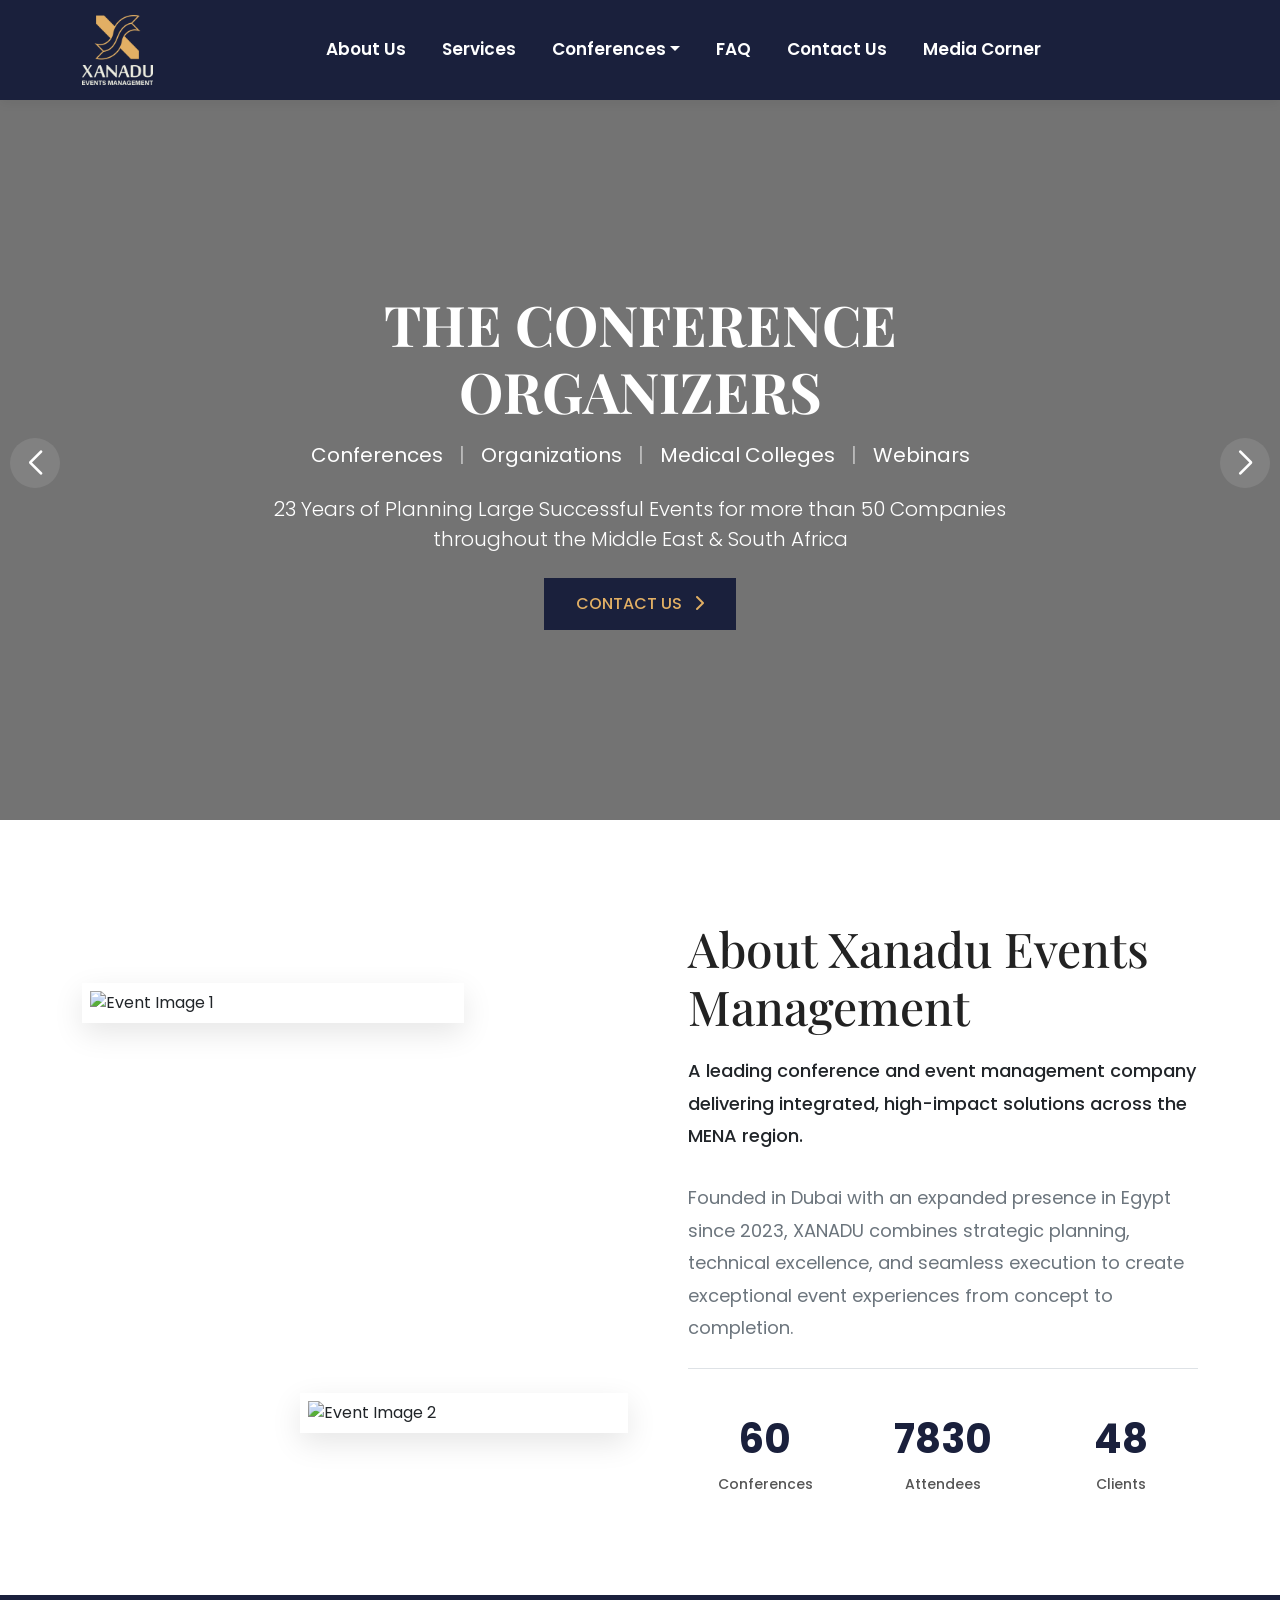
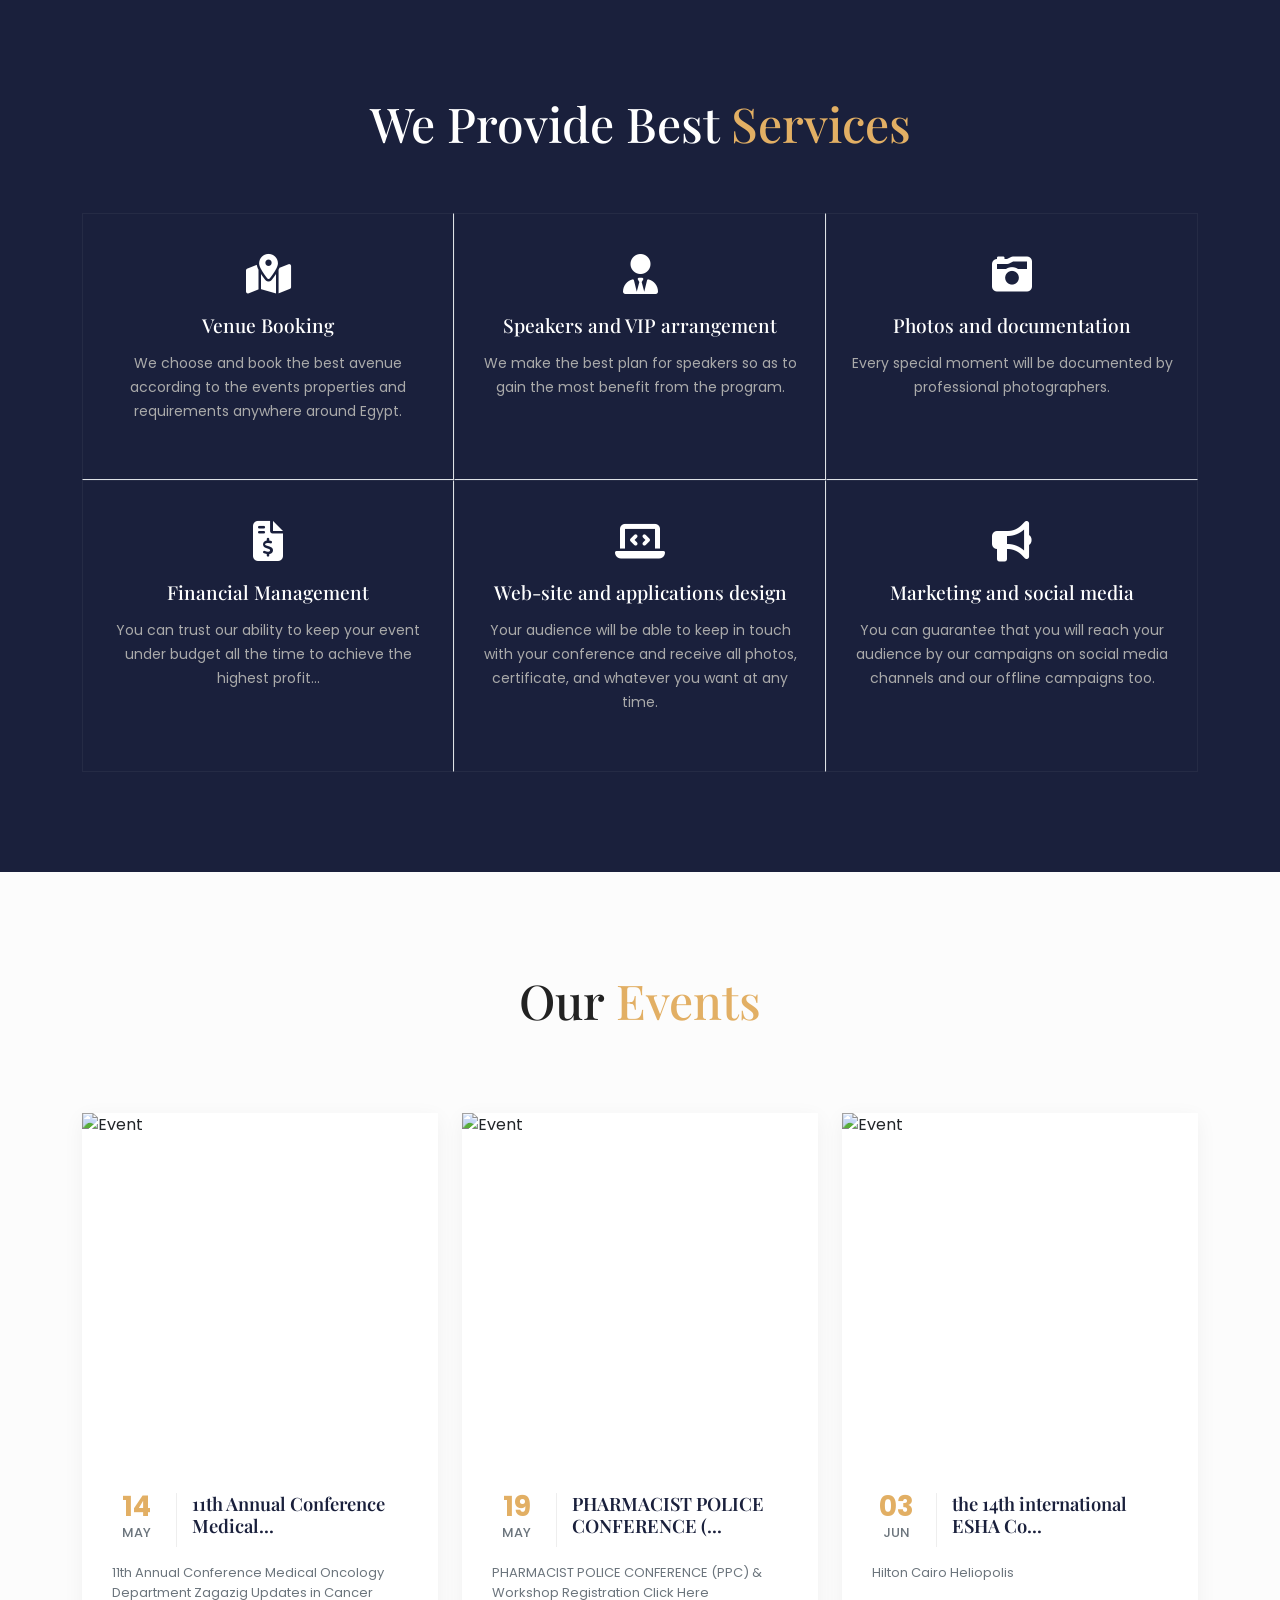
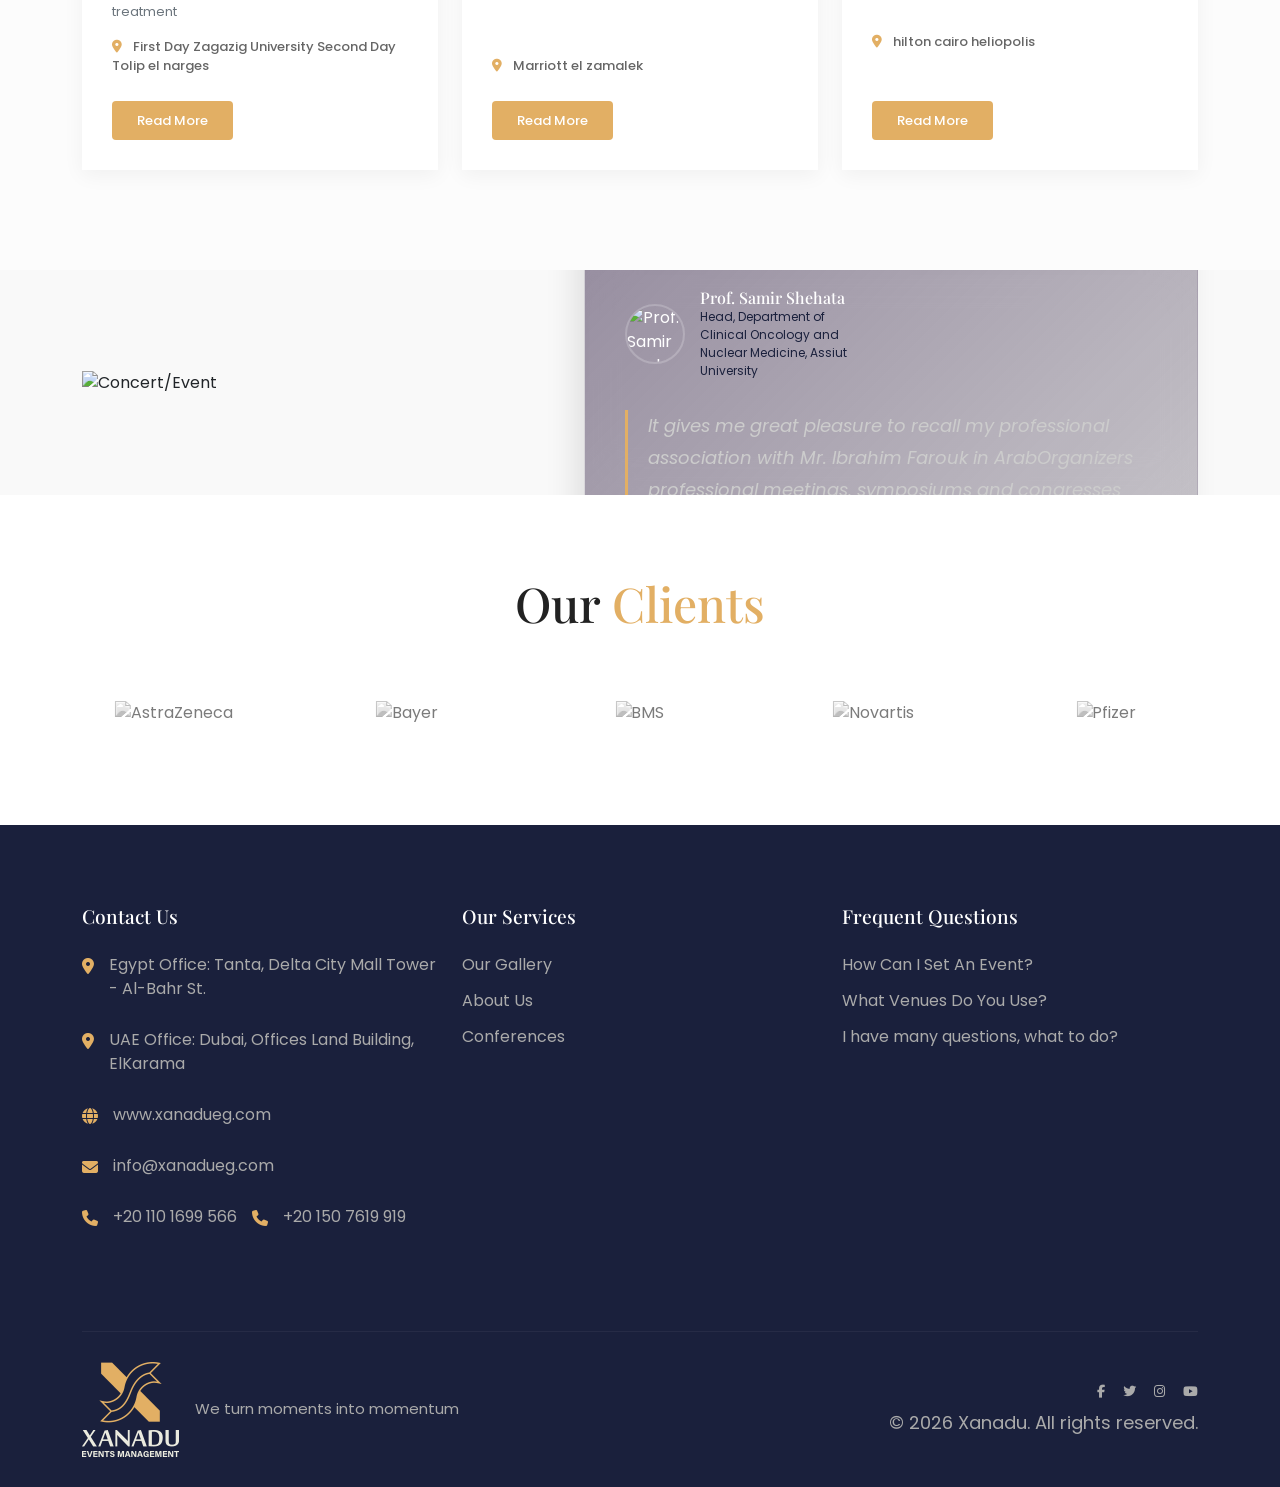
==== commit 145ce6da: "Add files via upload" ====
--- a/index.html
+++ b/index.html
@@ -718,10 +718,7 @@
       <div class="container">
         <a class="navbar-brand" href="index.html">
           <!-- Placeholder for Logo -->
-          <img
-            src="assets/logo xanadu.png"
-            alt="Arab Organizers Logo"
-          />
+          <img src="assets/logo xanadu.png" alt="Arab Organizers Logo" />
         </a>
         <button
           class="navbar-toggler"
@@ -733,8 +730,12 @@
         </button>
         <div class="collapse navbar-collapse" id="navbarNav">
           <ul class="navbar-nav mx-auto">
-            <li class="nav-item"><a class="nav-link" href="about.html">About Us</a></li>
-            <li class="nav-item"><a class="nav-link" href="services.html">Services</a></li>
+            <li class="nav-item">
+              <a class="nav-link" href="about.html">About Us</a>
+            </li>
+            <li class="nav-item">
+              <a class="nav-link" href="services.html">Services</a>
+            </li>
             <!-- <li class="nav-item">
               <a class="nav-link active" href="#">Home</a>
             </li> -->
@@ -747,11 +748,15 @@
                 >Conferences</a
               >
               <ul class="dropdown-menu">
-                <li><a class="dropdown-item" href="conferences.html">Upcoming</a></li>
+                <li>
+                  <a class="dropdown-item" href="conferences.html">Upcoming</a>
+                </li>
                 <li><a class="dropdown-item" href="#">Past</a></li>
               </ul>
             </li>
-            <li class="nav-item"><a class="nav-link" href="FAQ.html">FAQ</a></li>
+            <li class="nav-item">
+              <a class="nav-link" href="FAQ.html">FAQ</a>
+            </li>
             <!-- <li class="nav-item dropdown">
               <a
                 class="nav-link dropdown-toggle"
@@ -891,29 +896,29 @@
             </div>
           </div>
           <div class="col-lg-6 ps-lg-5" data-aos="fade-left">
-            <h2 class="section-title">About Arab Organizers</h2>
+            <h2 class="section-title">About Xanadu Events Management</h2>
             <p class="about-text fw-medium text-dark">
-              With our passion, knowledge, creative flair and inspiration, we
-              are dedicated in helping you to achieve your dream coordinating
-              your special event within your budget.
+              A leading conference and event management company delivering
+              integrated, high-impact solutions across the MENA region.
             </p>
             <p class="about-text pb-4 border-bottom">
-              Our plans and events coordination services are designed for Any
-              Sized budget, meaning anyone. Our teams and our awesome services
-              will satisfy all your needs.
+              Founded in Dubai with an expanded presence in Egypt since 2023,
+              XANADU combines strategic planning, technical excellence, and
+              seamless execution to create exceptional event experiences from
+              concept to completion.
             </p>
 
             <div class="row counter-box">
               <div class="col-4">
-                <div class="counter-num" data-target="956">0</div>
+                <div class="counter-num" data-target="60">0</div>
                 <div class="counter-text">Conferences</div>
               </div>
               <div class="col-4">
-                <div class="counter-num" data-target="36478">0</div>
+                <div class="counter-num" data-target="18000">0</div>
                 <div class="counter-text">Attendees</div>
               </div>
               <div class="col-4">
-                <div class="counter-num" data-target="64">0</div>
+                <div class="counter-num" data-target="48">0</div>
                 <div class="counter-text">Clients</div>
               </div>
             </div>
@@ -926,7 +931,8 @@
     <section class="services-section">
       <div class="container">
         <h2 class="section-title" data-aos="fade-up">
-          We Provide Best <span style="color: var(--primary-gold)">Services</span>
+          We Provide Best
+          <span style="color: var(--primary-gold)">Services</span>
         </h2>
         <div class="row g-0 mt-5">
           <!-- Service 1 -->
@@ -1145,29 +1151,83 @@
               alt="Concert/Event"
             />
           </div>
-          <div class="testi-content" data-aos="fade-left">
+          <div
+            class="testi-content"
+            data-aos="fade-left"
+          >
             <h5>Testimonal</h5>
             <h2>Clients feedback</h2>
 
-            <div class="client-info mt-4">
-              <img
-                src="https://randomuser.me/api/portraits/men/32.jpg"
-                alt="Prof. Samir Shehata"
-              />
-              <div>
-                <h6>Prof. Samir Shehata</h6>
-                <p>
-                  Head, Department of Clinical Oncology and Nuclear Medicine,
-                  Assiut University
-                </p>
+            <div class="swiper testimonialSwiper">
+              <div class="swiper-wrapper">
+                <!-- Slide 1 -->
+                <div class="swiper-slide">
+                  <div class="client-info mt-4">
+                    <img
+                      src="https://randomuser.me/api/portraits/men/32.jpg"
+                      alt="Prof. Samir Shehata"
+                    />
+                    <div>
+                      <h6>Prof. Samir Shehata</h6>
+                      <p>
+                        Head, Department of Clinical Oncology and Nuclear
+                        Medicine, Assiut University
+                      </p>
+                    </div>
+                  </div>
+                  <p class="quote-text">
+                    It gives me great pleasure to recall my professional
+                    association with Mr. Ibrahim Farouk in ArabOrganizers
+                    professional meetings, symposiums and congresses over the
+                    past 18 years.
+                  </p>
+                </div>
+
+                <!-- Slide 2 -->
+                <div class="swiper-slide">
+                  <div class="client-info mt-4">
+                    <img
+                      src="https://randomuser.me/api/portraits/women/44.jpg"
+                      alt="Dr. Sarah Ahmed"
+                    />
+                    <div>
+                      <h6>Dr. Sarah Ahmed</h6>
+                      <p>
+                        Senior Consultant, Event Management Institute
+                      </p>
+                    </div>
+                  </div>
+                  <p class="quote-text">
+                    Xanadu Events Management has consistently delivered top-tier
+                    experiences. Their attention to detail and seamless
+                    execution make them our go-to partner for all major
+                    conferences.
+                  </p>
+                </div>
+
+                <!-- Slide 3 -->
+                <div class="swiper-slide">
+                  <div class="client-info mt-4">
+                    <img
+                      src="https://randomuser.me/api/portraits/men/67.jpg"
+                      alt="Mr. Ahmed Hassan"
+                    />
+                    <div>
+                      <h6>Mr. Ahmed Hassan</h6>
+                      <p>
+                        Director of Operations, Global Tech Solutions
+                      </p>
+                    </div>
+                  </div>
+                  <p class="quote-text">
+                    Working with this team has been a game-changer for our
+                    annual summits. They handle everything with utmost
+                    professionalism and creativity. Highly recommended!
+                  </p>
+                </div>
               </div>
-            </div>
-
-            <p class="quote-text">
-              It gives me great pleasure to recall my professional association
-              with Mr. Ibrahim Farouk in ArabOrganizers professional meetings,
-              symposiums and congresses over the past 18 years.
-            </p>
+              <div class="swiper-pagination mt-4 position-relative"></div>
+            </div>
             <i class="fas fa-quote-right quote-icon"></i>
           </div>
         </div>
@@ -1243,44 +1303,42 @@
             <h4>Contact Us</h4>
             <ul class="footer-links footer-contact">
               <li>
-                <i class="fas fa-map-marker-alt"></i> 14 Mohamed Mandour St.
-                Nasr City - Cairo
+                <i class="fas fa-map-marker-alt"></i>
+                Egypt Office: Tanta, Delta City Mall Tower - Al-Bahr St.
               </li>
-              <li><i class="fas fa-envelope"></i> info@araborganizers.org</li>
+              <li>
+                <i class="fas fa-map-marker-alt"></i>
+                UAE Office: Dubai, Offices Land Building, ElKarama
+              </li>
+              <li><i class="fas fa-globe"></i> www.xanadueg.com</li>
+              <li><i class="fas fa-envelope"></i> info@xanadueg.com</li>
+              <li><i class="fas fa-phone"></i> +20 110 1699 566</li>
+              <li><i class="fas fa-phone"></i> +20 150 7619 919</li>
             </ul>
           </div>
           <div class="col-lg-4 col-md-6 mb-4">
             <h4>Our Services</h4>
             <ul class="footer-links">
-              <li><a href="#">Our Gallery</a></li>
-              <li><a href="#">About Us</a></li>
-              <li><a href="#">Latest News</a></li>
+              <li><a href="media-corner.html">Our Gallery</a></li>
+              <li><a href="about.html">About Us</a></li>
+              <li><a href="conferences.html">Conferences</a></li>
             </ul>
           </div>
           <div class="col-lg-4 col-md-12 mb-4">
             <h4>Frequent Questions</h4>
             <ul class="footer-links">
-              <li><a href="#">How Can I Set An Event?</a></li>
-              <li><a href="#">What Venues Do You Use?</a></li>
-              <li><a href="#">I have many questions, what to do?</a></li>
+              <li><a href="FAQ.html">How Can I Set An Event?</a></li>
+              <li><a href="FAQ.html">What Venues Do You Use?</a></li>
+              <li><a href="FAQ.html">I have many questions, what to do?</a></li>
             </ul>
           </div>
         </div>
 
         <div class="footer-bottom">
           <div class="d-flex align-items-center">
-            <img
-              src="assets/logo xanadu.png"
-              alt="Logo"
-              class="me-3"
-            />
-            <p
-              class="mb-0"
-              style="max-width: 400px; font-size: 11px"
-            >
-              Arab Organizers is full service provider rooted in the meetings
-              management. We have long-term experience in organizing all types
-              of conferences.
+            <img src="assets/logo xanadu.png" alt="Logo" class="me-3" />
+            <p class="mb-0" style="max-width: 400px; font-size: 15px">
+              We turn moments into momentum
             </p>
           </div>
           <div>
@@ -1290,9 +1348,7 @@
               <a href="#"><i class="fab fa-instagram"></i></a>
               <a href="#"><i class="fab fa-youtube"></i></a>
             </div>
-            <p class="mb-0 text-muted">
-              © 2026 Arab Organizers. All rights reserved.
-            </p>
+            <p class="mb-0">© 2026 Xanadu. All rights reserved.</p>
           </div>
         </div>
       </div>
--- a/style.css
+++ b/style.css
@@ -335,39 +335,44 @@
   margin-bottom: 60px;
 }
 .services-section .section-title::after {
-  content: "﹋﹋﹋";
+  /* content: "﹋﹋﹋"; */
   display: block;
   color: var(--text-gray);
   font-size: 20px;
   letter-spacing: 5px;
   margin-top: 10px;
 }
-.service-box {
+.services-section .service-box {
   padding: 40px 20px;
   text-align: center;
   border: 1px solid rgba(255, 255, 255, 0.05);
   transition: all 0.4s ease;
   height: 100%;
 }
-.service-box:hover {
+.services-section .service-box:hover {
   background-color: rgba(255, 255, 255, 0.03);
   transform: translateY(-10px);
   border-color: var(--primary-gold);
 }
-.service-icon {
+.services-section .service-icon {
   font-size: 40px;
   color: white;
   margin-bottom: 20px;
   transition: color 0.3s;
-}
-.service-box:hover .service-icon {
-  color: var(--primary-gold);
-}
-.service-box h4 {
+  transform: rotate(0);
+  display: flex;
+  justify-content: center;
+  align-items: center;
+  flex-direction: column;
+}
+.services-section .service-box:hover .service-icon {
+  color: var(--primary-gold);
+}
+.services-section .service-box h4 {
   font-size: 1.2rem;
   margin-bottom: 15px;
 }
-.service-box p {
+.services-section .service-box p {
   color: #aaa;
   font-size: 14px;
   line-height: 1.7;
@@ -387,7 +392,7 @@
   color: var(--primary-gold);
 }
 .events-section .section-title::after {
-  content: "﹋﹋﹋";
+  /* content: "﹋﹋﹋"; */
   display: block;
   color: #ccc;
   font-size: 20px;
@@ -503,7 +508,7 @@
   -webkit-backdrop-filter: blur(12px);
   border: 1px solid rgba(255, 255, 255, 0.1); */
   color: white;
-  padding: 60px;
+  padding: 40px;
   width: 55%;
   position: absolute;
   right: 0;
@@ -524,6 +529,7 @@
   display: flex;
   align-items: center;
   margin-bottom: 30px;
+  margin-right: 18rem;
 }
 .client-info img {
   width: 60px;
@@ -558,6 +564,29 @@
   line-height: 1;
 }
 
+.testimonialSwiper {
+  --swiper-pagination-color: var(--primary-gold);
+  --swiper-pagination-bullet-inactive-color: #fff;
+  --swiper-pagination-bullet-inactive-opacity: 0.5;
+}
+
+@media (max-width: 767px) {
+  .client-info {
+    margin-right: 5rem;
+  }
+  .testi-content h2 {
+    font-size: 1.5rem;
+    margin-bottom: 10px;
+  }
+  .testi-content {
+    padding: 20px;
+    width: 100%;
+    position: absolute;
+    right: 0;
+    box-shadow: -10px 10px 30px rgba(0, 0, 0, 0.1);
+  }
+}
+
 /* --- Clients Section --- */
 .clients-section {
   padding: 80px 0;
@@ -572,7 +601,7 @@
   color: var(--primary-gold);
 }
 .clients-section .section-title::after {
-  content: "﹋﹋﹋";
+  /* content: "﹋﹋﹋"; */
   display: block;
   color: #ccc;
   font-size: 20px;
@@ -587,6 +616,7 @@
   display: flex;
   align-items: center;
   justify-content: center;
+  flex-direction: column;
 }
 .client-logo img {
   max-width: 150px;
@@ -619,6 +649,12 @@
   margin-bottom: 25px;
   position: relative;
 }
+
+.footer-contact {
+  display: flex;
+  flex-wrap: wrap;
+  gap: 15px;
+}
 .footer-contact li {
   margin-bottom: 15px;
   display: flex;
@@ -777,20 +813,21 @@
 /* --- Page Header Banner --- */
 .page-header {
   position: relative;
-  height: 45vh;
+  /* height: 75vh; */
+  height: 80vh;
   min-height: 350px;
   display: flex;
   align-items: center;
   justify-content: center;
   overflow: hidden;
 }
-.page-header .bg-img {
+.page-header .services-bg-img {
   position: absolute;
   top: 0;
   left: 0;
   width: 100%;
   height: 100%;
-  background-image: url("https://images.unsplash.com/photo-1459749411175-04bf5292ceea?ixlib=rb-4.0.3&auto=format&fit=crop&w=1920&q=80");
+  background-image: url("assets/service_bg.png");
   background-size: cover;
   background-position: center;
   background-attachment: fixed;
@@ -948,6 +985,7 @@
   color: white;
   transform: rotate(-45deg);
   transition: color 0.3s;
+  margin: auto;
 }
 .service-item-box:hover .service-icon {
   color: var(--primary-navy);
@@ -990,7 +1028,7 @@
 /* ============================== */
 
 /* --- Page Header Banner --- */
-.page-header {
+/* .page-header {
   position: relative;
   height: 45vh;
   min-height: 350px;
@@ -998,7 +1036,280 @@
   align-items: center;
   justify-content: center;
   overflow: hidden;
-}
+} */
+.page-header .about-bg-img {
+  position: absolute;
+  top: 0;
+  left: 0;
+  width: 100%;
+  height: 100%;
+  background-image: url("assets/about_bg.png");
+  background-size: cover;
+  background-position: center;
+  background-attachment: fixed;
+  z-index: 0;
+}
+.page-header .overlay {
+  position: absolute;
+  top: 0;
+  left: 0;
+  width: 100%;
+  height: 100%;
+  background: rgba(18, 9, 35, 0.85);
+  z-index: 1;
+}
+.page-header .content {
+  z-index: 2;
+}
+.page-header h1 {
+  font-size: 3.5rem;
+  font-weight: 700;
+  letter-spacing: 2px;
+}
+.page-header p {
+  color: var(--primary-white);
+  font-size: 1.2rem;
+}
+.breadcrumbs {
+  margin-top: 20px;
+  background: rgba(255, 255, 255, 0.1);
+  display: inline-block;
+  padding: 8px 25px;
+  border-radius: 30px;
+  font-size: 14px;
+}
+.breadcrumbs span {
+  color: var(--primary-gold);
+}
+
+/* --- About Tabs Section --- */
+.about-intro-section {
+  padding: 80px 0;
+  background: #ffffff;
+}
+.section-subtitle {
+  color: var(--primary-navy);
+  font-size: 14px;
+  text-transform: uppercase;
+  letter-spacing: 2px;
+  font-weight: 600;
+  margin-bottom: 10px;
+}
+.about-intro-section h2 {
+  font-size: 2.5rem;
+  color: var(--primary-navy);
+  margin-bottom: 40px;
+}
+
+.about-tabs {
+  justify-content: center;
+  border-bottom: none;
+  margin-bottom: 40px;
+  gap: 15px;
+}
+.about-tabs .nav-item {
+  margin-bottom: 10px;
+}
+.about-tabs .nav-link {
+  color: #333;
+  background-color: var(--primary-navy);
+  border: 1px solid #eee;
+  padding: 12px 35px;
+  font-weight: 600;
+  font-size: 15px;
+  transition: all 0.3s ease;
+  box-shadow: 0 4px 6px rgba(0, 0, 0, 0.02);
+}
+.about-tabs .nav-link:hover {
+  border-color: var(--primary-gold);
+  color: var(--primary-gold);
+}
+.about-tabs .nav-link.active {
+  background-color: var(--primary-gold);
+  color: var(--primary-navy) !important;
+  border-color: var(--primary-gold);
+  box-shadow: 0 6px 15px rgba(211, 47, 47, 0.2);
+}
+
+.tab-pane-content {
+  animation: fadeIn 0.5s ease-in-out;
+}
+@keyframes fadeIn {
+  from {
+    opacity: 0;
+    transform: translateY(10px);
+  }
+  to {
+    opacity: 1;
+    transform: translateY(0);
+  }
+}
+
+.about-text-content {
+  font-size: 16px;
+  line-height: 1.8;
+  color: #555;
+}
+.about-text-content h4 {
+  color: var(--primary-navy);
+  margin-bottom: 20px;
+  font-size: 1.5rem;
+}
+.mission-list {
+  list-style: none;
+  padding: 0;
+  margin-top: 20px;
+}
+.mission-list li {
+  margin-bottom: 15px;
+  font-size: 15px;
+  display: flex;
+  flex-wrap: wrap;
+  align-items: center;
+}
+.mission-list li i {
+  color: var(--primary-gold);
+  font-size: 18px;
+  margin-right: 15px;
+}
+.about-image-wrapper {
+  position: relative;
+  overflow: hidden;
+  border-radius: 8px;
+  box-shadow: 0 10px 30px rgba(0, 0, 0, 0.1);
+}
+.about-image-wrapper img {
+  width: 100%;
+  transition: transform 0.5s ease;
+}
+.about-image-wrapper:hover img {
+  transform: scale(1.05);
+}
+
+/* --- Counters Section --- */
+.counters-section {
+  background-color: var(--primary-navy);
+  padding: 80px 0;
+  color: white;
+  text-align: center;
+  border-top: 3px solid var(--primary-gold);
+}
+.counter-item {
+  padding: 20px;
+}
+.counter-icon {
+  font-size: 40px;
+  color: white;
+  margin-bottom: 15px;
+  transition: transform 0.3s ease;
+}
+.counter-item:hover .counter-icon {
+  transform: translateY(-10px);
+  color: var(--primary-gold);
+}
+.counter-number {
+  font-size: 3rem;
+  font-weight: 700;
+  font-family: "Poppins", sans-serif;
+  margin-bottom: 5px;
+}
+.counter-title {
+  font-size: 13px;
+  text-transform: uppercase;
+  letter-spacing: 1px;
+  color: #aaa;
+}
+
+/* --- Working Process Section --- */
+.process-section {
+  padding: 100px 0;
+  background-color: #fcfcfc;
+  text-align: center;
+}
+.process-title {
+  font-size: 2.5rem;
+  color: var(--primary-navy);
+  margin-bottom: 60px;
+}
+.process-item {
+  margin-bottom: 40px;
+  transition: transform 0.3s ease;
+}
+.process-item:hover {
+  transform: translateY(-10px);
+}
+.process-icon-box {
+  width: 110px;
+  height: 110px;
+  border: 2px solid var(--primary-gold);
+  border-radius: 50%;
+  display: flex;
+  align-items: center;
+  justify-content: center;
+  margin: 0 auto 25px;
+  font-size: 35px;
+  color: var(--primary-gold);
+  background: white;
+  transition: all 0.4s ease;
+  position: relative;
+}
+.process-icon-box::after {
+  content: "";
+  position: absolute;
+  top: -8px;
+  left: -8px;
+  right: -8px;
+  bottom: -8px;
+  border: 1px solid rgba(211, 47, 47, 0.2);
+  border-radius: 50%;
+  transition: all 0.4s ease;
+}
+.process-item:hover .process-icon-box {
+  background: var(--primary-gold);
+  color: var(--primary-navy);
+  border: 2px solid var(--primary-navy);
+  box-shadow: 0 10px 20px rgb(26, 32, 60, 0.3);
+}
+.process-item:hover .process-icon-box::after {
+  transform: scale(1.1);
+  border-color: transparent;
+}
+.process-item p {
+  font-size: 15px;
+  color: #444;
+  font-weight: 500;
+  max-width: 200px;
+  margin: 0 auto;
+}
+.btn-outline-dark-custom {
+  border: 1px solid #333;
+  color: #333;
+  padding: 12px 35px;
+  font-weight: 500;
+  border-radius: 0;
+  margin-top: 30px;
+  transition: all 0.3s;
+}
+.btn-outline-dark-custom:hover {
+  background: var(--primary-navy);
+  color: white;
+  border-color: var(--primary-navy);
+}
+
+/* ============================== */
+/* Contact Page */
+/* ============================== */
+
+/* --- Page Header Banner --- */
+/* .page-header {
+  position: relative;
+  height: 45vh;
+  min-height: 350px;
+  display: flex;
+  align-items: center;
+  justify-content: center;
+  overflow: hidden;
+} */
 .page-header .bg-img {
   position: absolute;
   top: 0;
@@ -1044,225 +1355,243 @@
   color: var(--primary-gold);
 }
 
-/* --- About Tabs Section --- */
-.about-intro-section {
-  padding: 80px 0;
+/* --- Contact Main Section --- */
+.contact-main {
+  padding: 100px 0 80px;
   background: #ffffff;
 }
-.section-subtitle {
+.contact-main .subtitle {
+  color: var(--primary-gold);
+  font-size: 13px;
+  font-weight: 600;
+  letter-spacing: 2px;
+  text-transform: uppercase;
+  margin-bottom: 10px;
+}
+.contact-main h2 {
+  font-size: 3rem;
   color: var(--primary-navy);
-  font-size: 14px;
-  text-transform: uppercase;
-  letter-spacing: 2px;
-  font-weight: 600;
-  margin-bottom: 10px;
-}
-.about-intro-section h2 {
-  font-size: 2.5rem;
+  margin-bottom: 20px;
+}
+.contact-main p {
+  color: var(--text-gray);
+  line-height: 1.8;
+  font-size: 15px;
+  max-width: 700px;
+}
+
+.view-events-btn {
+  display: inline-block;
+  border: 1px solid #ddd;
   color: var(--primary-navy);
-  margin-bottom: 40px;
-}
-
-.about-tabs {
-  justify-content: center;
-  border-bottom: none;
-  margin-bottom: 40px;
-  gap: 15px;
-}
-.about-tabs .nav-item {
-  margin-bottom: 10px;
-}
-.about-tabs .nav-link {
-  color: #333;
-  background-color: var(--primary-navy);
-  border: 1px solid #eee;
   padding: 12px 35px;
   font-weight: 600;
+  border-radius: 4px;
+  text-decoration: none;
+  transition: all 0.3s ease;
+}
+.view-events-btn:hover {
+  background: var(--primary-gold);
+  color: white;
+  border-color: var(--primary-gold);
+  transform: translateY(-3px);
+  box-shadow: 0 5px 15px rgba(226, 175, 100, 0.2);
+}
+
+.contact-details-row {
+  margin-top: 80px;
+}
+.contact-info-block {
+  display: flex;
+  align-items: center;
+  justify-content: center;
+  padding: 20px;
+  transition: transform 0.3s ease;
+}
+.contact-info-block:hover {
+  transform: translateY(-5px);
+}
+.contact-info-icon {
+  font-size: 45px;
+  color: var(--primary-gold);
+  margin-right: 25px;
+  transition: color 0.3s;
+}
+.contact-info-block:hover .contact-info-icon {
+  color: var(--primary-navy);
+}
+.contact-info-text h4 {
+  font-size: 1.5rem;
+  color: var(--primary-navy);
+  margin-bottom: 5px;
+}
+.contact-info-text p {
+  margin: 0;
+  color: #666;
   font-size: 15px;
-  transition: all 0.3s ease;
-  box-shadow: 0 4px 6px rgba(0, 0, 0, 0.02);
-}
-.about-tabs .nav-link:hover {
-  border-color: var(--primary-gold);
-  color: var(--primary-gold);
-}
-.about-tabs .nav-link.active {
+  line-height: 1.6;
+}
+
+/* --- CTA Red Banner --- */
+.cta-banner {
   background-color: var(--primary-gold);
-  color: var(--primary-navy) !important;
-  border-color: var(--primary-gold);
-  box-shadow: 0 6px 15px rgba(211, 47, 47, 0.2);
-}
-
-.tab-pane-content {
-  animation: fadeIn 0.5s ease-in-out;
-}
-@keyframes fadeIn {
-  from {
-    opacity: 0;
-    transform: translateY(10px);
-  }
-  to {
-    opacity: 1;
-    transform: translateY(0);
-  }
-}
-
-.about-text-content {
-  font-size: 16px;
-  line-height: 1.8;
-  color: #555;
-}
-.about-text-content h4 {
-  color: var(--primary-navy);
-  margin-bottom: 20px;
-  font-size: 1.5rem;
-}
-.mission-list {
+  padding: 40px 0;
+  color: white;
+}
+.cta-banner .cta-content {
+  display: flex;
+  align-items: center;
+}
+.cta-banner-icon {
+  font-size: 35px;
+  margin-right: 20px;
+}
+.cta-banner h4 {
+  font-family: "Poppins", sans-serif;
+  font-size: 1.25rem;
+  font-weight: 500;
+  margin: 0;
+}
+.faq-btn {
+  display: inline-block;
+  border: 2px solid white;
+  color: white;
+  padding: 10px 40px;
+  font-weight: 600;
+  border-radius: 4px;
+  text-decoration: none;
+  transition: 0.3s;
+}
+.faq-btn:hover {
+  background-color: white;
+  color: var(--primary-gold);
+  transform: translateY(-2px);
+}
+
+/* --- Footer --- */
+.footer {
+  background-color: var(--primary-navy);
+  color: #aaa;
+  padding: 80px 0 30px;
+  overflow: hidden;
+}
+.footer h4 {
+  color: white;
+  font-size: 1.2rem;
+  margin-bottom: 25px;
+  position: relative;
+}
+.footer-contact li {
+  margin-bottom: 15px;
+  display: flex;
+  word-break: break-word;
+}
+.footer-contact i {
+  color: var(--primary-gold);
+  margin-right: 15px;
+  margin-top: 5px;
+}
+.footer-links {
   list-style: none;
   padding: 0;
-  margin-top: 20px;
-}
-.mission-list li {
-  margin-bottom: 15px;
-  font-size: 15px;
-  display: flex;
-  align-items: center;
-}
-.mission-list li i {
-  color: var(--primary-gold);
-  font-size: 18px;
-  margin-right: 15px;
-}
-.about-image-wrapper {
-  position: relative;
-  overflow: hidden;
-  border-radius: 8px;
-  box-shadow: 0 10px 30px rgba(0, 0, 0, 0.1);
-}
-.about-image-wrapper img {
-  width: 100%;
-  transition: transform 0.5s ease;
-}
-.about-image-wrapper:hover img {
-  transform: scale(1.05);
-}
-
-/* --- Counters Section --- */
-.counters-section {
-  background-color: var(--primary-navy);
-  padding: 80px 0;
-  color: white;
-  text-align: center;
-  border-top: 3px solid var(--primary-gold);
-}
-.counter-item {
-  padding: 20px;
-}
-.counter-icon {
-  font-size: 40px;
-  color: white;
-  margin-bottom: 15px;
-  transition: transform 0.3s ease;
-}
-.counter-item:hover .counter-icon {
-  transform: translateY(-10px);
-  color: var(--primary-gold);
-}
-.counter-number {
-  font-size: 3rem;
-  font-weight: 700;
-  font-family: "Poppins", sans-serif;
-  margin-bottom: 5px;
-}
-.counter-title {
+}
+.footer-links li {
+  margin-bottom: 12px;
+}
+.footer-links a {
+  color: #aaa;
+  text-decoration: none;
+  transition: 0.3s;
+}
+.footer-links a:hover {
+  color: var(--primary-gold);
+  padding-left: 5px;
+}
+.footer-bottom {
+  border-top: 1px solid rgba(255, 255, 255, 0.05);
+  margin-top: 50px;
+  padding-top: 30px;
+  display: flex;
+  flex-wrap: wrap;
+  justify-content: space-between;
+  align-items: center;
   font-size: 13px;
-  text-transform: uppercase;
-  letter-spacing: 1px;
+  gap: 20px;
+}
+.footer-social a {
   color: #aaa;
-}
-
-/* --- Working Process Section --- */
-.process-section {
-  padding: 100px 0;
-  background-color: #fcfcfc;
-  text-align: center;
-}
-.process-title {
-  font-size: 2.5rem;
+  margin-left: 15px;
+  transition: 0.3s;
+  display: inline-block;
+}
+.footer-social a:hover {
+  color: var(--primary-gold);
+}
+
+.scroll-top {
+  position: fixed;
+  bottom: 30px;
+  right: 30px;
+  background: var(--primary-gold);
+  color: white;
+  width: 40px;
+  height: 40px;
+  display: flex;
+  align-items: center;
+  justify-content: center;
+  border-radius: 4px;
+  text-decoration: none;
+  opacity: 0;
+  transition: 0.3s;
+  z-index: 999;
+}
+.scroll-top.show {
+  opacity: 1;
+}
+.scroll-top:hover {
   color: var(--primary-navy);
-  margin-bottom: 60px;
-}
-.process-item {
-  margin-bottom: 40px;
-  transition: transform 0.3s ease;
-}
-.process-item:hover {
-  transform: translateY(-10px);
-}
-.process-icon-box {
-  width: 110px;
-  height: 110px;
-  border: 2px solid var(--primary-gold);
-  border-radius: 50%;
-  display: flex;
-  align-items: center;
-  justify-content: center;
-  margin: 0 auto 25px;
-  font-size: 35px;
-  color: var(--primary-gold);
-  background: white;
-  transition: all 0.4s ease;
-  position: relative;
-}
-.process-icon-box::after {
-  content: "";
-  position: absolute;
-  top: -8px;
-  left: -8px;
-  right: -8px;
-  bottom: -8px;
-  border: 1px solid rgba(211, 47, 47, 0.2);
-  border-radius: 50%;
-  transition: all 0.4s ease;
-}
-.process-item:hover .process-icon-box {
-  background: var(--primary-gold);
-  color: var(--primary-navy);
-  border: 2px solid var(--primary-navy);
-  box-shadow: 0 10px 20px rgb(26, 32, 60, 0.3);
-}
-.process-item:hover .process-icon-box::after {
-  transform: scale(1.1);
-  border-color: transparent;
-}
-.process-item p {
-  font-size: 15px;
-  color: #444;
-  font-weight: 500;
-  max-width: 200px;
-  margin: 0 auto;
-}
-.btn-outline-dark-custom {
-  border: 1px solid #333;
-  color: #333;
-  padding: 12px 35px;
-  font-weight: 500;
-  border-radius: 0;
-  margin-top: 30px;
-  transition: all 0.3s;
-}
-.btn-outline-dark-custom:hover {
-  background: var(--primary-navy);
-  color: white;
-  border-color: var(--primary-navy);
+}
+
+/* Responsive Adjustments */
+@media (max-width: 767px) {
+  .page-header h1 {
+    font-size: 2.2rem;
+  }
+  .contact-main h2 {
+    font-size: 2.5rem;
+  }
+  .view-events-btn {
+    margin-top: 20px;
+  }
+  .contact-info-block {
+    justify-content: flex-start;
+    padding: 15px 0;
+  }
+  .cta-banner .cta-content {
+    flex-direction: column;
+    text-align: center;
+    margin-bottom: 20px;
+  }
+  .cta-banner-icon {
+    margin-right: 0;
+    margin-bottom: 15px;
+  }
+  .footer-bottom {
+    flex-direction: column;
+    text-align: center;
+  }
+  .footer-bottom .d-flex {
+    flex-direction: column;
+    text-align: center;
+  }
 }
 
 /* ============================== */
-/* Contact Page */
+/* FAQ Page */
 /* ============================== */
 
 /* --- Page Header Banner --- */
-.page-header {
+/* .page-header {
   position: relative;
   height: 45vh;
   min-height: 350px;
@@ -1270,7 +1599,7 @@
   align-items: center;
   justify-content: center;
   overflow: hidden;
-}
+} */
 .page-header .bg-img {
   position: absolute;
   top: 0;
@@ -1296,13 +1625,13 @@
   z-index: 2;
 }
 .page-header h1 {
-  font-size: 3.5rem;
+  font-size: 4rem;
   font-weight: 700;
   letter-spacing: 2px;
 }
 .page-header p {
   color: var(--primary-white);
-  font-size: 1.2rem;
+  font-size: 1.3rem;
 }
 .breadcrumbs {
   margin-top: 20px;
@@ -1316,117 +1645,109 @@
   color: var(--primary-gold);
 }
 
-/* --- Contact Main Section --- */
-.contact-main {
-  padding: 100px 0 80px;
-  background: #ffffff;
-}
-.contact-main .subtitle {
+/* --- FAQ Section --- */
+.faq-section {
+  padding: 40px 0 100px;
+}
+.faq-container {
+  max-width: 1322px;
+  margin: 0 auto;
+}
+
+.accordion-item {
+  border: none;
+  margin-bottom: 20px;
+  border-radius: 10px !important;
+  box-shadow: 0 5px 20px rgba(0, 0, 0, 0.04);
+  overflow: hidden;
+  background-color: transparent;
+}
+.accordion-button {
+  font-family: "Poppins", sans-serif;
+  font-weight: 500;
+  font-size: 16px;
+  color: #333;
+  background-color: #fff;
+  padding: 20px 30px;
+  box-shadow: none !important;
+  border-radius: 10px !important;
+  transition: all 0.3s ease;
+}
+
+/* Hover State for Accordion Button */
+.accordion-button:hover {
+  color: var(--primary-gold);
+}
+
+/* Active State for Accordion Button */
+.accordion-button:not(.collapsed) {
+  background-color: var(--primary-navy);
+  color: var(--primary-gold);
+  border-bottom-left-radius: 0 !important;
+  border-bottom-right-radius: 0 !important;
+}
+
+/* Custom Plus/Minus Icon */
+.accordion-button::after {
+  font-family: "Font Awesome 6 Free";
+  font-weight: 900;
+  content: "\f067"; /* Plus icon */
+  background-image: none;
   color: var(--primary-gold);
   font-size: 13px;
+  border: 1px solid rgba(226, 175, 100, 0.2);
+  border-radius: 50%;
+  width: 30px;
+  height: 30px;
+  display: flex;
+  align-items: center;
+  justify-content: center;
+  transition: all 0.4s ease;
+}
+.accordion-button:not(.collapsed)::after {
+  content: "\f068"; /* Minus icon */
+  color: var(--primary-gold);
+  background-color: #fff;
+  background-image: none;
+  border-color: #fff;
+  transform: rotate(180deg);
+}
+
+/* Accordion Body Styling */
+.accordion-body {
+  background-color: #fff;
+  padding: 30px;
+  color: #555;
+  font-size: 15px;
+  line-height: 1.8;
+  border-top: 1px solid #f1f1f1;
+}
+.accordion-body p {
+  margin-bottom: 15px;
+}
+.accordion-body p strong {
+  color: var(--primary-navy);
   font-weight: 600;
-  letter-spacing: 2px;
-  text-transform: uppercase;
-  margin-bottom: 10px;
-}
-.contact-main h2 {
-  font-size: 3rem;
-  color: var(--primary-navy);
-  margin-bottom: 20px;
-}
-.contact-main p {
-  color: var(--text-gray);
-  line-height: 1.8;
-  font-size: 15px;
-  max-width: 700px;
-}
-
-.view-events-btn {
+}
+.accordion-body p:last-child {
+  margin-bottom: 0;
+}
+
+/* Custom Button in FAQ */
+.btn-read-more-faq {
   display: inline-block;
-  border: 1px solid #ddd;
-  color: var(--primary-navy);
-  padding: 12px 35px;
-  font-weight: 600;
+  background-color: var(--primary-gold);
+  color: white;
+  padding: 6px 20px;
   border-radius: 4px;
+  font-size: 13px;
   text-decoration: none;
-  transition: all 0.3s ease;
-}
-.view-events-btn:hover {
-  background: var(--primary-gold);
-  color: white;
-  border-color: var(--primary-gold);
-  transform: translateY(-3px);
-  box-shadow: 0 5px 15px rgba(226, 175, 100, 0.2);
-}
-
-.contact-details-row {
-  margin-top: 80px;
-}
-.contact-info-block {
-  display: flex;
-  align-items: center;
-  justify-content: center;
-  padding: 20px;
-  transition: transform 0.3s ease;
-}
-.contact-info-block:hover {
-  transform: translateY(-5px);
-}
-.contact-info-icon {
-  font-size: 45px;
-  color: var(--primary-gold);
-  margin-right: 25px;
-  transition: color 0.3s;
-}
-.contact-info-block:hover .contact-info-icon {
-  color: var(--primary-navy);
-}
-.contact-info-text h4 {
-  font-size: 1.5rem;
-  color: var(--primary-navy);
-  margin-bottom: 5px;
-}
-.contact-info-text p {
-  margin: 0;
-  color: #666;
-  font-size: 15px;
-  line-height: 1.6;
-}
-
-/* --- CTA Red Banner --- */
-.cta-banner {
-  background-color: var(--primary-gold);
-  padding: 40px 0;
-  color: white;
-}
-.cta-banner .cta-content {
-  display: flex;
-  align-items: center;
-}
-.cta-banner-icon {
-  font-size: 35px;
-  margin-right: 20px;
-}
-.cta-banner h4 {
-  font-family: "Poppins", sans-serif;
-  font-size: 1.25rem;
-  font-weight: 500;
-  margin: 0;
-}
-.faq-btn {
-  display: inline-block;
-  border: 2px solid white;
-  color: white;
-  padding: 10px 40px;
-  font-weight: 600;
-  border-radius: 4px;
-  text-decoration: none;
-  transition: 0.3s;
-}
-.faq-btn:hover {
-  background-color: white;
-  color: var(--primary-gold);
-  transform: translateY(-2px);
+  transition: 0.3s;
+  margin-left: 10px;
+}
+.btn-read-more-faq:hover {
+  background-color: var(--primary-navy);
+  color: white;
 }
 
 /* --- Footer --- */
@@ -1516,26 +1837,10 @@
 /* Responsive Adjustments */
 @media (max-width: 767px) {
   .page-header h1 {
-    font-size: 2.2rem;
-  }
-  .contact-main h2 {
     font-size: 2.5rem;
   }
-  .view-events-btn {
-    margin-top: 20px;
-  }
-  .contact-info-block {
-    justify-content: flex-start;
-    padding: 15px 0;
-  }
-  .cta-banner .cta-content {
-    flex-direction: column;
-    text-align: center;
-    margin-bottom: 20px;
-  }
-  .cta-banner-icon {
-    margin-right: 0;
-    margin-bottom: 15px;
+  .page-header p {
+    font-size: 1.1rem;
   }
   .footer-bottom {
     flex-direction: column;
@@ -1545,14 +1850,18 @@
     flex-direction: column;
     text-align: center;
   }
+  .accordion-button {
+    padding: 15px 20px;
+    font-size: 14px;
+  }
 }
 
 /* ============================== */
-/* FAQ Page */
+/* Media Corner Page */
 /* ============================== */
 
 /* --- Page Header Banner --- */
-.page-header {
+/* .page-header {
   position: relative;
   height: 45vh;
   min-height: 350px;
@@ -1560,7 +1869,7 @@
   align-items: center;
   justify-content: center;
   overflow: hidden;
-}
+} */
 .page-header .bg-img {
   position: absolute;
   top: 0;
@@ -1606,109 +1915,60 @@
   color: var(--primary-gold);
 }
 
-/* --- FAQ Section --- */
-.faq-section {
-  padding: 40px 0 100px;
-}
-.faq-container {
-  max-width: 1322px;
-  margin: 0 auto;
-}
-
-.accordion-item {
-  border: none;
-  margin-bottom: 20px;
-  border-radius: 10px !important;
-  box-shadow: 0 5px 20px rgba(0, 0, 0, 0.04);
+/* --- Gallery / Media Corner Section --- */
+.gallery-section {
+  padding: 80px 0 100px;
+  background-color: #ffffff;
+}
+.gallery-item {
+  position: relative;
   overflow: hidden;
-  background-color: transparent;
-}
-.accordion-button {
-  font-family: "Poppins", sans-serif;
-  font-weight: 500;
-  font-size: 16px;
-  color: #333;
-  background-color: #fff;
-  padding: 20px 30px;
-  box-shadow: none !important;
-  border-radius: 10px !important;
-  transition: all 0.3s ease;
-}
-
-/* Hover State for Accordion Button */
-.accordion-button:hover {
-  color: var(--primary-gold);
-}
-
-/* Active State for Accordion Button */
-.accordion-button:not(.collapsed) {
-  background-color: var(--primary-navy);
-  color: var(--primary-gold);
-  border-bottom-left-radius: 0 !important;
-  border-bottom-right-radius: 0 !important;
-}
-
-/* Custom Plus/Minus Icon */
-.accordion-button::after {
-  font-family: "Font Awesome 6 Free";
-  font-weight: 900;
-  content: "\f067"; /* Plus icon */
-  background-image: none;
-  color: var(--primary-gold);
-  font-size: 13px;
-  border: 1px solid rgba(226, 175, 100, 0.2);
-  border-radius: 50%;
-  width: 30px;
-  height: 30px;
+  display: block;
+  border-radius: 4px;
+  box-shadow: 0 5px 15px rgba(0, 0, 0, 0.05);
+  margin-bottom: 24px;
+  background: #000;
+}
+.gallery-item img {
+  width: 100%;
+  height: 280px;
+  object-fit: cover;
+  transition: transform 0.5s ease;
+  display: block;
+}
+.gallery-overlay {
+  position: absolute;
+  top: 0;
+  left: 0;
+  width: 100%;
+  height: 100%;
+  background: rgba(226, 175, 100, 0.85); /* The Red Hover Effect */
   display: flex;
   align-items: center;
   justify-content: center;
+  opacity: 0;
+  visibility: hidden;
   transition: all 0.4s ease;
-}
-.accordion-button:not(.collapsed)::after {
-  content: "\f068"; /* Minus icon */
-  color: var(--primary-gold);
-  background-color: #fff;
-  background-image: none;
-  border-color: #fff;
-  transform: rotate(180deg);
-}
-
-/* Accordion Body Styling */
-.accordion-body {
-  background-color: #fff;
-  padding: 30px;
-  color: #555;
-  font-size: 15px;
-  line-height: 1.8;
-  border-top: 1px solid #f1f1f1;
-}
-.accordion-body p {
-  margin-bottom: 15px;
-}
-.accordion-body p strong {
-  color: var(--primary-navy);
-  font-weight: 600;
-}
-.accordion-body p:last-child {
-  margin-bottom: 0;
-}
-
-/* Custom Button in FAQ */
-.btn-read-more-faq {
-  display: inline-block;
-  background-color: var(--primary-gold);
-  color: white;
-  padding: 6px 20px;
-  border-radius: 4px;
-  font-size: 13px;
-  text-decoration: none;
-  transition: 0.3s;
-  margin-left: 10px;
-}
-.btn-read-more-faq:hover {
-  background-color: var(--primary-navy);
-  color: white;
+  z-index: 2;
+}
+.gallery-overlay i {
+  color: white;
+  font-size: 35px;
+  transform: scale(0); /* Start scaled down */
+  transition: transform 0.4s cubic-bezier(0.175, 0.885, 0.32, 1.275);
+}
+
+/* Hover States */
+.gallery-item:hover img {
+  transform: scale(1.1);
+  opacity: 0.8;
+}
+.gallery-item:hover .gallery-overlay {
+  opacity: 1;
+  visibility: visible;
+}
+.gallery-item:hover .gallery-overlay i {
+  transform: scale(1); /* Bounce in */
 }
 
 /* --- Footer --- */
@@ -1800,8 +2060,8 @@
   .page-header h1 {
     font-size: 2.5rem;
   }
-  .page-header p {
-    font-size: 1.1rem;
+  .gallery-item img {
+    height: 220px;
   }
   .footer-bottom {
     flex-direction: column;
@@ -1811,18 +2071,14 @@
     flex-direction: column;
     text-align: center;
   }
-  .accordion-button {
-    padding: 15px 20px;
-    font-size: 14px;
-  }
 }
 
 /* ============================== */
-/* Media Corner Page */
+/* Conferences Page */
 /* ============================== */
 
 /* --- Page Header Banner --- */
-.page-header {
+/* .page-header {
   position: relative;
   height: 45vh;
   min-height: 350px;
@@ -1830,7 +2086,7 @@
   align-items: center;
   justify-content: center;
   overflow: hidden;
-}
+} */
 .page-header .bg-img {
   position: absolute;
   top: 0;
@@ -1860,10 +2116,6 @@
   font-weight: 700;
   letter-spacing: 2px;
 }
-.page-header p {
-  color: var(--primary-white);
-  font-size: 1.3rem;
-}
 .breadcrumbs {
   margin-top: 20px;
   background: rgba(255, 255, 255, 0.1);
@@ -1876,60 +2128,93 @@
   color: var(--primary-gold);
 }
 
-/* --- Gallery / Media Corner Section --- */
-.gallery-section {
+/* --- Events Cards Section (From index.html) --- */
+.events-page-section {
   padding: 80px 0 100px;
-  background-color: #ffffff;
-}
-.gallery-item {
-  position: relative;
-  overflow: hidden;
+  background-color: #fcfcfc;
+}
+.event-card {
+  border: none;
+  border-radius: 0;
+  box-shadow: 0 5px 20px rgba(0, 0, 0, 0.05);
+  transition: transform 0.3s ease;
+  background: white;
+  height: 100%;
+  display: flex;
+  flex-direction: column;
+}
+.event-card:hover {
+  transform: translateY(-5px);
+  box-shadow: 0 10px 30px rgba(0, 0, 0, 0.1);
+}
+.event-card img {
+  border-radius: 0;
+  height: 350px;
+  object-fit: cover;
+  width: 100%;
+}
+.event-card .card-body {
+  padding: 30px;
+  display: flex;
+  flex-direction: column;
+  flex-grow: 1;
+}
+.event-date {
+  color: var(--primary-gold);
+  font-weight: 700;
+  font-size: 28px;
+  line-height: 1;
+  text-align: center;
+  border-right: 1px solid #eee;
+  padding-right: 15px;
+  margin-right: 15px;
+  min-width: 65px;
+}
+.event-date span {
   display: block;
+  font-size: 13px;
+  font-weight: 500;
+  text-transform: uppercase;
+  color: var(--text-gray);
+  margin-top: 5px;
+}
+.event-title {
+  font-size: 1.15rem;
+  font-weight: 600;
+  margin-bottom: 10px;
+  font-family: "Playfair Display", serif;
+  color: var(--primary-navy);
+}
+.event-desc {
+  font-size: 13px;
+  color: var(--text-gray);
+  margin-bottom: 15px;
+  flex-grow: 1;
+}
+.event-location {
+  font-size: 13px;
+  color: #666;
+  margin-bottom: 25px;
+  font-weight: 500;
+}
+.event-location i {
+  color: var(--primary-gold);
+  margin-right: 8px;
+}
+.btn-read-more {
+  background-color: var(--primary-gold);
+  color: white;
+  padding: 10px 25px;
+  font-size: 13px;
   border-radius: 4px;
-  box-shadow: 0 5px 15px rgba(0, 0, 0, 0.05);
-  margin-bottom: 24px;
-  background: #000;
-}
-.gallery-item img {
-  width: 100%;
-  height: 280px;
-  object-fit: cover;
-  transition: transform 0.5s ease;
-  display: block;
-}
-.gallery-overlay {
-  position: absolute;
-  top: 0;
-  left: 0;
-  width: 100%;
-  height: 100%;
-  background: rgba(226, 175, 100, 0.85); /* The Red Hover Effect */
-  display: flex;
-  align-items: center;
-  justify-content: center;
-  opacity: 0;
-  visibility: hidden;
-  transition: all 0.4s ease;
-  z-index: 2;
-}
-.gallery-overlay i {
-  color: white;
-  font-size: 35px;
-  transform: scale(0); /* Start scaled down */
-  transition: transform 0.4s cubic-bezier(0.175, 0.885, 0.32, 1.275);
-}
-
-/* Hover States */
-.gallery-item:hover img {
-  transform: scale(1.1);
-  opacity: 0.8;
-}
-.gallery-item:hover .gallery-overlay {
-  opacity: 1;
-  visibility: visible;
-}
-.gallery-item:hover .gallery-overlay i {
-  transform: scale(1); /* Bounce in */
+  text-decoration: none;
+  transition: 0.3s;
+  align-self: flex-start;
+  font-weight: 500;
+}
+.btn-read-more:hover {
+  background-color: var(--primary-navy);
+  color: white;
 }
 
 /* --- Footer --- */
@@ -2021,9 +2306,6 @@
   .page-header h1 {
     font-size: 2.5rem;
   }
-  .gallery-item img {
-    height: 220px;
-  }
   .footer-bottom {
     flex-direction: column;
     text-align: center;
@@ -2035,11 +2317,11 @@
 }
 
 /* ============================== */
-/* Conferences Page */
+/* Conference Details Page */
 /* ============================== */
 
 /* --- Page Header Banner --- */
-.page-header {
+/* .page-header {
   position: relative;
   height: 45vh;
   min-height: 350px;
@@ -2047,7 +2329,7 @@
   align-items: center;
   justify-content: center;
   overflow: hidden;
-}
+} */
 .page-header .bg-img {
   position: absolute;
   top: 0;
@@ -2071,249 +2353,6 @@
 }
 .page-header .content {
   z-index: 2;
-}
-.page-header h1 {
-  font-size: 4rem;
-  font-weight: 700;
-  letter-spacing: 2px;
-}
-.breadcrumbs {
-  margin-top: 20px;
-  background: rgba(255, 255, 255, 0.1);
-  display: inline-block;
-  padding: 8px 25px;
-  border-radius: 30px;
-  font-size: 14px;
-}
-.breadcrumbs span {
-  color: var(--primary-gold);
-}
-
-/* --- Events Cards Section (From index.html) --- */
-.events-page-section {
-  padding: 80px 0 100px;
-  background-color: #fcfcfc;
-}
-.event-card {
-  border: none;
-  border-radius: 0;
-  box-shadow: 0 5px 20px rgba(0, 0, 0, 0.05);
-  transition: transform 0.3s ease;
-  background: white;
-  height: 100%;
-  display: flex;
-  flex-direction: column;
-}
-.event-card:hover {
-  transform: translateY(-5px);
-  box-shadow: 0 10px 30px rgba(0, 0, 0, 0.1);
-}
-.event-card img {
-  border-radius: 0;
-  height: 350px;
-  object-fit: cover;
-  width: 100%;
-}
-.event-card .card-body {
-  padding: 30px;
-  display: flex;
-  flex-direction: column;
-  flex-grow: 1;
-}
-.event-date {
-  color: var(--primary-gold);
-  font-weight: 700;
-  font-size: 28px;
-  line-height: 1;
-  text-align: center;
-  border-right: 1px solid #eee;
-  padding-right: 15px;
-  margin-right: 15px;
-  min-width: 65px;
-}
-.event-date span {
-  display: block;
-  font-size: 13px;
-  font-weight: 500;
-  text-transform: uppercase;
-  color: var(--text-gray);
-  margin-top: 5px;
-}
-.event-title {
-  font-size: 1.15rem;
-  font-weight: 600;
-  margin-bottom: 10px;
-  font-family: "Playfair Display", serif;
-  color: var(--primary-navy);
-}
-.event-desc {
-  font-size: 13px;
-  color: var(--text-gray);
-  margin-bottom: 15px;
-  flex-grow: 1;
-}
-.event-location {
-  font-size: 13px;
-  color: #666;
-  margin-bottom: 25px;
-  font-weight: 500;
-}
-.event-location i {
-  color: var(--primary-gold);
-  margin-right: 8px;
-}
-.btn-read-more {
-  background-color: var(--primary-gold);
-  color: white;
-  padding: 10px 25px;
-  font-size: 13px;
-  border-radius: 4px;
-  text-decoration: none;
-  transition: 0.3s;
-  align-self: flex-start;
-  font-weight: 500;
-}
-.btn-read-more:hover {
-  background-color: var(--primary-navy);
-  color: white;
-}
-
-/* --- Footer --- */
-.footer {
-  background-color: var(--primary-navy);
-  color: #aaa;
-  padding: 80px 0 30px;
-  overflow: hidden;
-}
-.footer h4 {
-  color: white;
-  font-size: 1.2rem;
-  margin-bottom: 25px;
-  position: relative;
-}
-.footer-contact li {
-  margin-bottom: 15px;
-  display: flex;
-  word-break: break-word;
-}
-.footer-contact i {
-  color: var(--primary-gold);
-  margin-right: 15px;
-  margin-top: 5px;
-}
-.footer-links {
-  list-style: none;
-  padding: 0;
-}
-.footer-links li {
-  margin-bottom: 12px;
-}
-.footer-links a {
-  color: #aaa;
-  text-decoration: none;
-  transition: 0.3s;
-}
-.footer-links a:hover {
-  color: var(--primary-gold);
-  padding-left: 5px;
-}
-.footer-bottom {
-  border-top: 1px solid rgba(255, 255, 255, 0.05);
-  margin-top: 50px;
-  padding-top: 30px;
-  display: flex;
-  flex-wrap: wrap;
-  justify-content: space-between;
-  align-items: center;
-  font-size: 13px;
-  gap: 20px;
-}
-.footer-social a {
-  color: #aaa;
-  margin-left: 15px;
-  transition: 0.3s;
-  display: inline-block;
-}
-.footer-social a:hover {
-  color: var(--primary-gold);
-}
-
-.scroll-top {
-  position: fixed;
-  bottom: 30px;
-  right: 30px;
-  background: var(--primary-gold);
-  color: white;
-  width: 40px;
-  height: 40px;
-  display: flex;
-  align-items: center;
-  justify-content: center;
-  border-radius: 4px;
-  text-decoration: none;
-  opacity: 0;
-  transition: 0.3s;
-  z-index: 999;
-}
-.scroll-top.show {
-  opacity: 1;
-}
-.scroll-top:hover {
-  color: var(--primary-navy);
-}
-
-/* Responsive Adjustments */
-@media (max-width: 767px) {
-  .page-header h1 {
-    font-size: 2.5rem;
-  }
-  .footer-bottom {
-    flex-direction: column;
-    text-align: center;
-  }
-  .footer-bottom .d-flex {
-    flex-direction: column;
-    text-align: center;
-  }
-}
-
-/* ============================== */
-/* Conference Details Page */
-/* ============================== */
-
-/* --- Page Header Banner --- */
-.page-header {
-  position: relative;
-  height: 45vh;
-  min-height: 350px;
-  display: flex;
-  align-items: center;
-  justify-content: center;
-  overflow: hidden;
-}
-.page-header .bg-img {
-  position: absolute;
-  top: 0;
-  left: 0;
-  width: 100%;
-  height: 100%;
-  background-image: url("https://images.unsplash.com/photo-1511578314322-379afb476865?ixlib=rb-4.0.3&auto=format&fit=crop&w=1920&q=80");
-  background-size: cover;
-  background-position: center;
-  background-attachment: fixed;
-  z-index: 0;
-}
-.page-header .overlay {
-  position: absolute;
-  top: 0;
-  left: 0;
-  width: 100%;
-  height: 100%;
-  background: rgba(18, 9, 35, 0.85);
-  z-index: 1;
-}
-.page-header .content {
-  z-index: 2;
   max-width: 900px;
 }
 .page-header h1 {
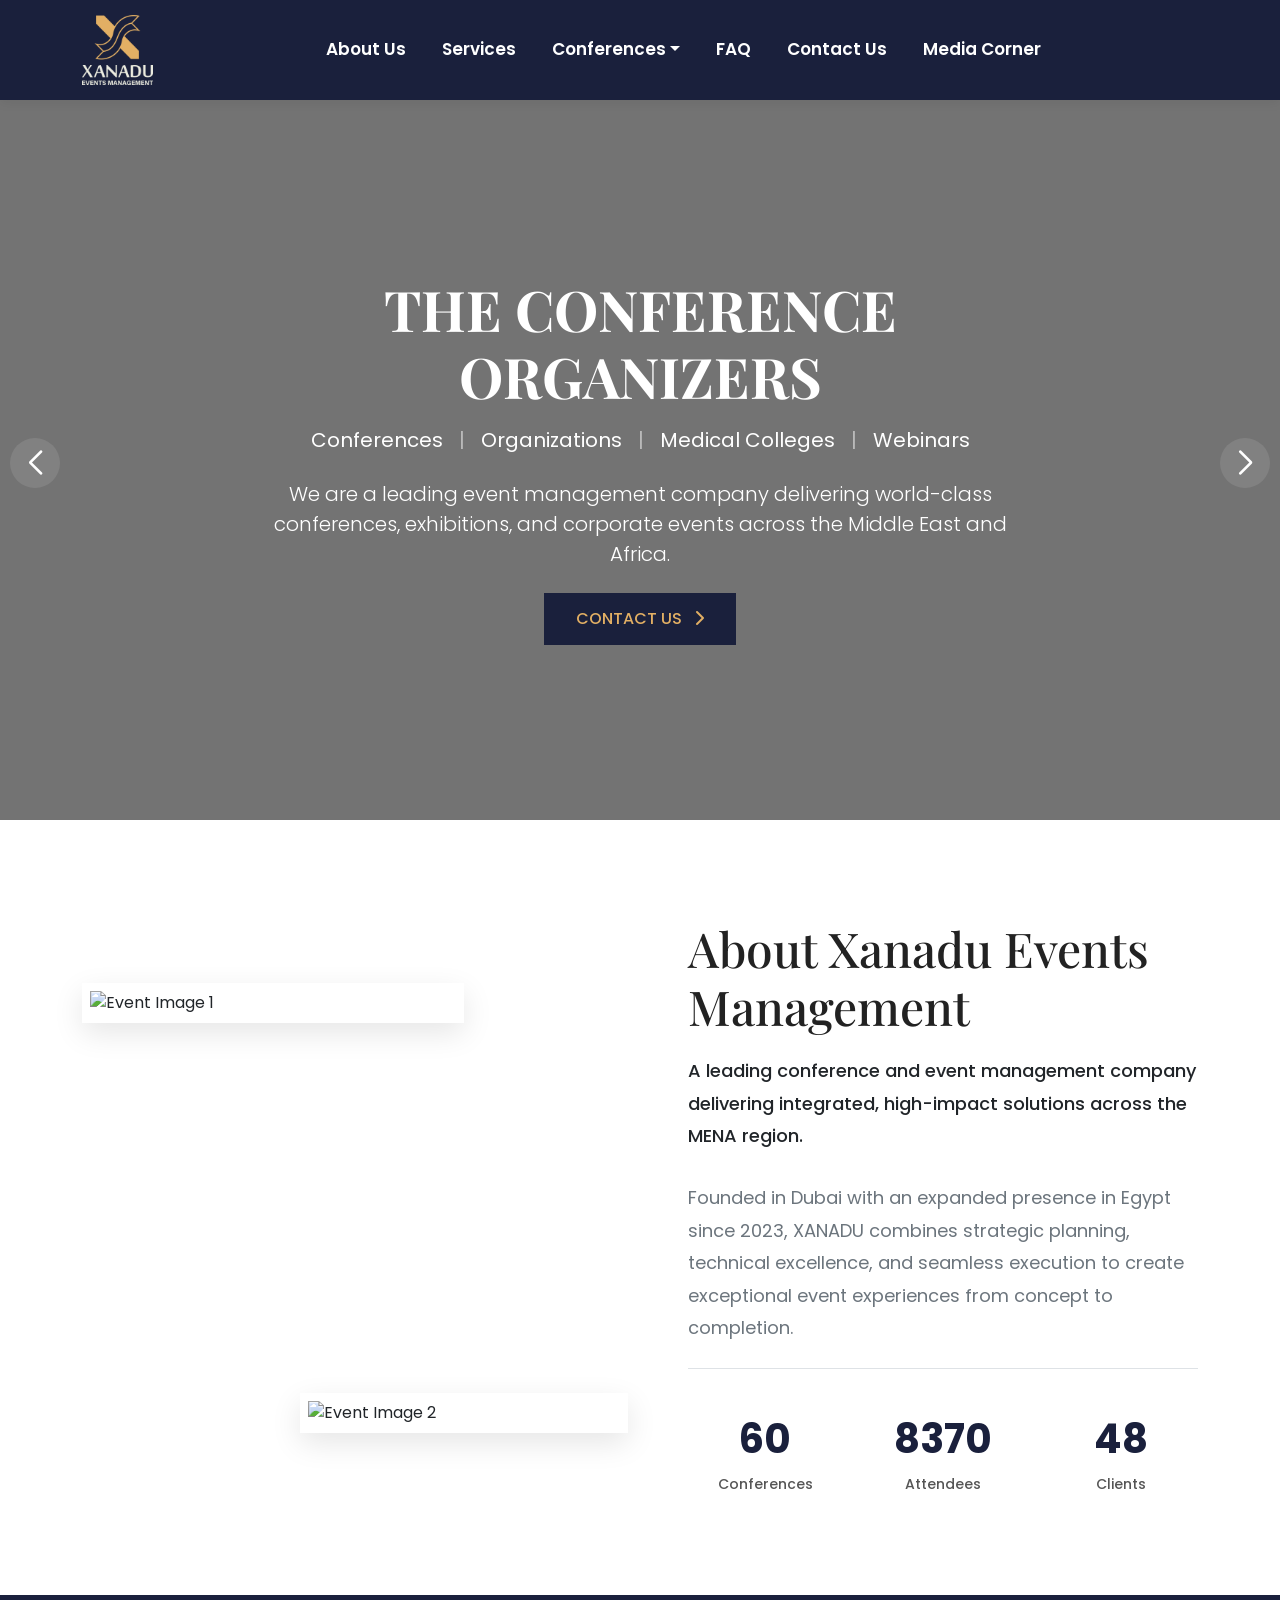
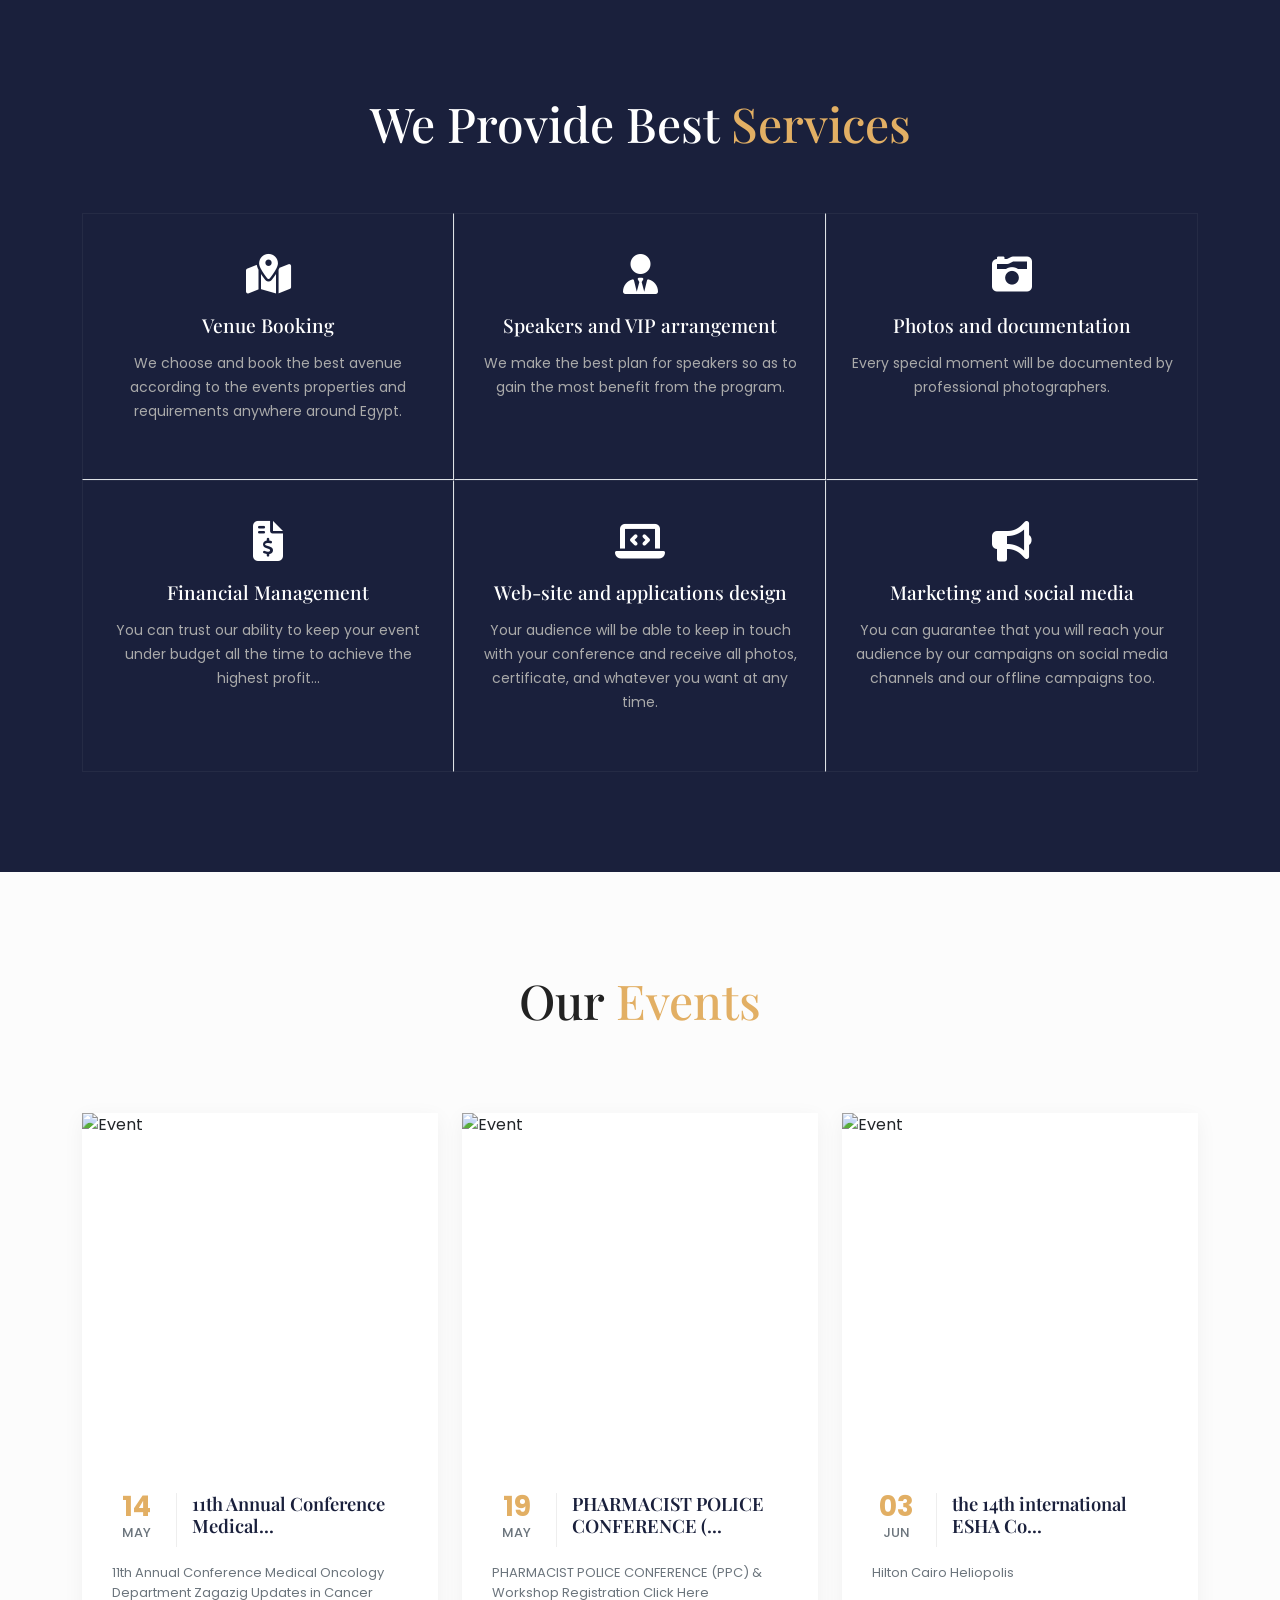
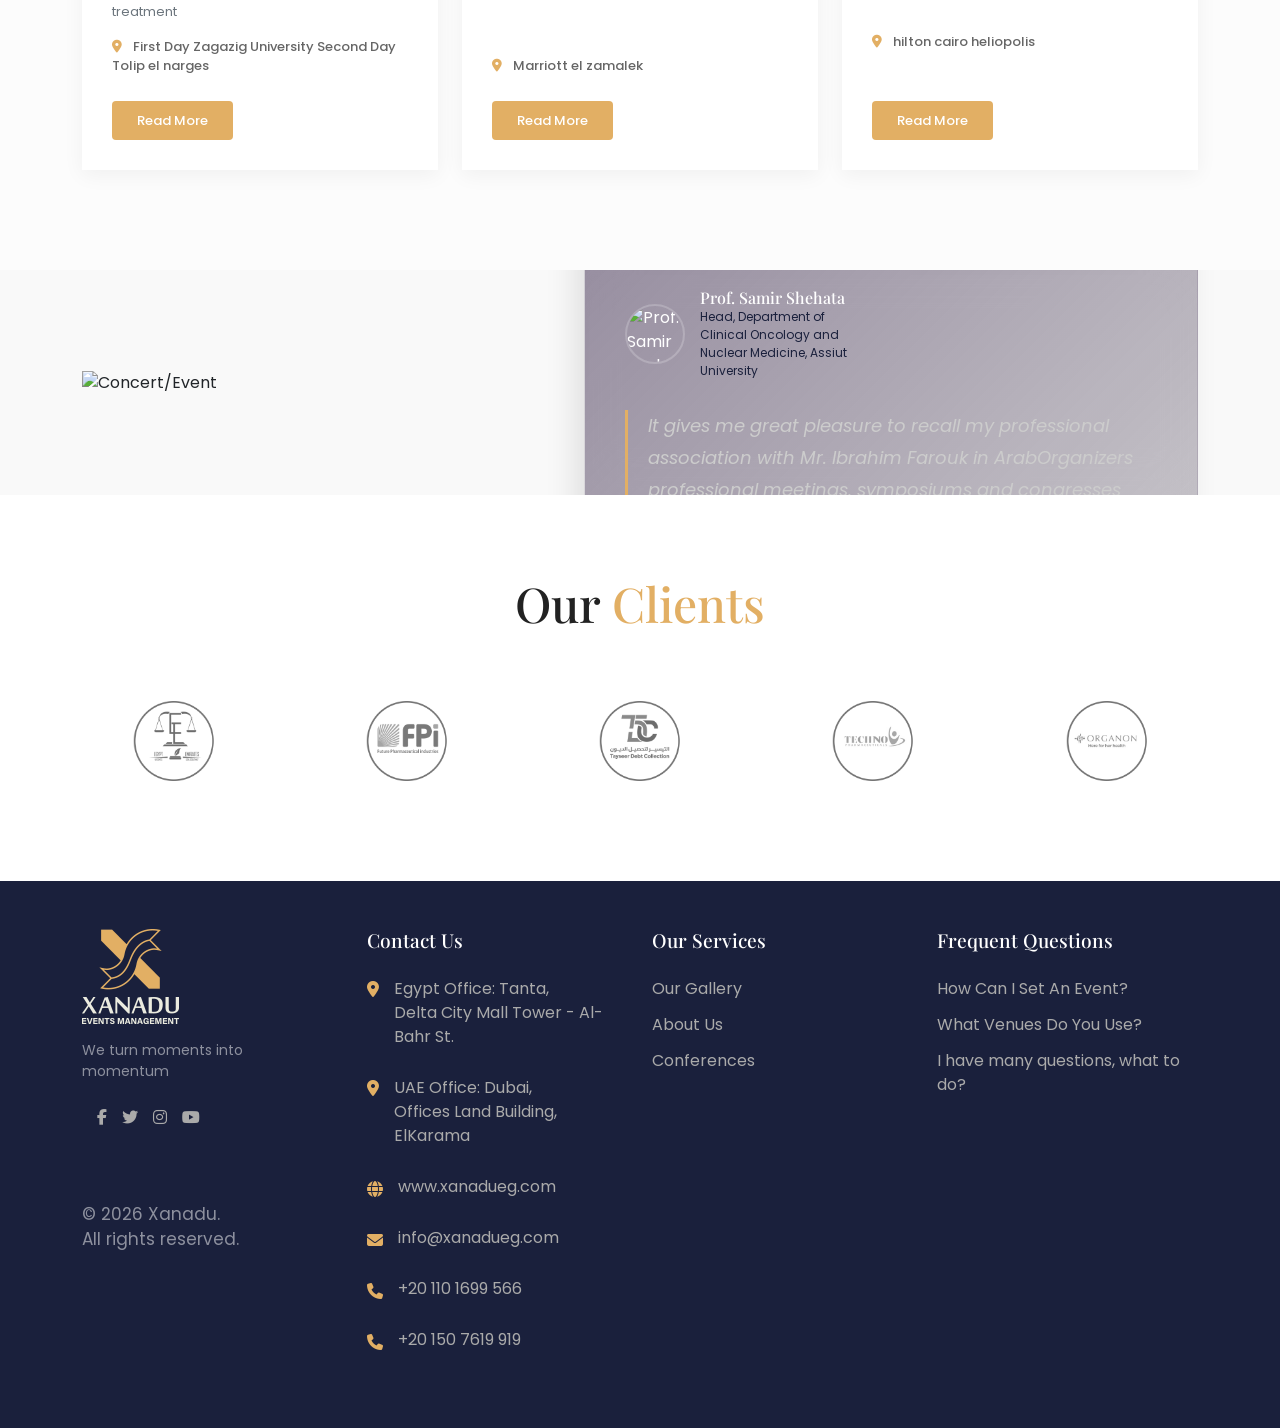
==== commit 72a92ea6: "Add files via upload" ====
--- a/index.html
+++ b/index.html
@@ -806,8 +806,9 @@
                 <span>Webinars</span>
               </div>
               <p class="lead mb-4 fw-light">
-                23 Years of Planning Large Successful Events for more than 50
-                Companies throughout the Middle East & South Africa
+                We are a leading event management company delivering world-class
+                conferences, exhibitions, and corporate events across the Middle
+                East and Africa.
               </p>
               <div class="mt-4 btn-wrap">
                 <a href="#" class="btn btn-custom"
@@ -833,8 +834,9 @@
                 From<br />Start to Finish.
               </h1>
               <p class="lead mb-4 fw-light">
-                23 Years of Planning Large Successful Events for more than 50
-                Companies throughout the Middle East & South Africa
+                We are a leading event management company delivering world-class
+                conferences, exhibitions, and corporate events across the Middle
+                East and Africa.
               </p>
               <div class="mt-4 btn-wrap">
                 <a href="#" class="btn btn-custom"
@@ -858,8 +860,9 @@
                 Meeting, Event and Conference<br />Organization
               </h1>
               <p class="lead mb-4 fw-light">
-                23 Years of Planning Large Successful Events for more than 50
-                Companies throughout the Middle East & South Africa
+                We are a leading event management company delivering world-class
+                conferences, exhibitions, and corporate events across the Middle
+                East and Africa.
               </p>
               <div class="mt-4 btn-wrap">
                 <a href="#" class="btn btn-custom me-3"
@@ -1151,10 +1154,7 @@
               alt="Concert/Event"
             />
           </div>
-          <div
-            class="testi-content"
-            data-aos="fade-left"
-          >
+          <div class="testi-content" data-aos="fade-left">
             <h5>Testimonal</h5>
             <h2>Clients feedback</h2>
 
@@ -1192,9 +1192,7 @@
                     />
                     <div>
                       <h6>Dr. Sarah Ahmed</h6>
-                      <p>
-                        Senior Consultant, Event Management Institute
-                      </p>
+                      <p>Senior Consultant, Event Management Institute</p>
                     </div>
                   </div>
                   <p class="quote-text">
@@ -1214,9 +1212,7 @@
                     />
                     <div>
                       <h6>Mr. Ahmed Hassan</h6>
-                      <p>
-                        Director of Operations, Global Tech Solutions
-                      </p>
+                      <p>Director of Operations, Global Tech Solutions</p>
                     </div>
                   </div>
                   <p class="quote-text">
@@ -1249,46 +1245,76 @@
         >
           <div class="swiper-wrapper">
             <div class="swiper-slide client-logo">
-              <img
-                src="https://upload.wikimedia.org/wikipedia/commons/thumb/c/ce/Sanofi-Aventis_logo.svg/2560px-Sanofi-Aventis_logo.svg.png"
-                alt="Sanofi"
-              />
-            </div>
-            <div class="swiper-slide client-logo">
-              <img
-                src="https://upload.wikimedia.org/wikipedia/commons/thumb/8/87/AstraZeneca_logo.svg/2560px-AstraZeneca_logo.svg.png"
-                alt="AstraZeneca"
-              />
-            </div>
-            <div class="swiper-slide client-logo">
-              <img
-                src="https://upload.wikimedia.org/wikipedia/commons/thumb/1/11/Bayer_logo.svg/2048px-Bayer_logo.svg.png"
-                alt="Bayer"
-              />
-            </div>
-            <div class="swiper-slide client-logo">
-              <img
-                src="https://upload.wikimedia.org/wikipedia/commons/thumb/5/58/Bristol-Myers_Squibb_logo_%282020%29.svg/2560px-Bristol-Myers_Squibb_logo_%282020%29.svg.png"
-                alt="BMS"
-              />
-            </div>
-            <div class="swiper-slide client-logo">
-              <img
-                src="https://upload.wikimedia.org/wikipedia/commons/thumb/f/cc/Novartis_logo.svg/2560px-Novartis_logo.svg.png"
-                alt="Novartis"
-              />
-            </div>
-            <div class="swiper-slide client-logo">
-              <img
-                src="https://upload.wikimedia.org/wikipedia/commons/thumb/5/57/Pfizer_%282021%29.svg/2560px-Pfizer_%282021%29.svg.png"
-                alt="Pfizer"
-              />
-            </div>
-            <div class="swiper-slide client-logo">
-              <img
-                src="https://upload.wikimedia.org/wikipedia/commons/thumb/f/f5/Hoffmann-La_Roche_logo.svg/2560px-Hoffmann-La_Roche_logo.svg.png"
-                alt="Roche"
-              />
+              <img src="assets/1.png" alt="Sanofi" />
+            </div>
+            <div class="swiper-slide client-logo">
+              <img src="assets/2.png" alt="AstraZeneca" />
+            </div>
+            <div class="swiper-slide client-logo">
+              <img src="assets/3.png" alt="Bayer" />
+            </div>
+            <div class="swiper-slide client-logo">
+              <img src="assets/4.png" alt="BMS" />
+            </div>
+            <div class="swiper-slide client-logo">
+              <img src="assets/5.png" alt="Novartis" />
+            </div>
+            <div class="swiper-slide client-logo">
+              <img src="assets/6.png" alt="Pfizer" />
+            </div>
+            <div class="swiper-slide client-logo">
+              <img src="assets/7.png" alt="Roche" />
+            </div>
+            <div class="swiper-slide client-logo">
+              <img src="assets/8.png" alt="Sanofi" />
+            </div>
+            <div class="swiper-slide client-logo">
+              <img src="assets/9.png" alt="AstraZeneca" />
+            </div>
+            <div class="swiper-slide client-logo">
+              <img src="assets/10.png" alt="Bayer" />
+            </div>
+            <div class="swiper-slide client-logo">
+              <img src="assets/11.png" alt="BMS" />
+            </div>
+            <div class="swiper-slide client-logo">
+              <img src="assets/12.png" alt="Novartis" />
+            </div>
+            <div class="swiper-slide client-logo">
+              <img src="assets/13.png" alt="Pfizer" />
+            </div>
+            <div class="swiper-slide client-logo">
+              <img src="assets/14.png" alt="Roche" />
+            </div>
+            <div class="swiper-slide client-logo">
+              <img src="assets/15.png" alt="Roche" />
+            </div>
+            <div class="swiper-slide client-logo">
+              <img src="assets/16.png" alt="Roche" />
+            </div>
+            <div class="swiper-slide client-logo">
+              <img src="assets/17.png" alt="Roche" />
+            </div>
+            <div class="swiper-slide client-logo">
+              <img src="assets/18.png" alt="Roche" />
+            </div>
+            <div class="swiper-slide client-logo">
+              <img src="assets/19.png" alt="Roche" />
+            </div>
+            <div class="swiper-slide client-logo">
+              <img src="assets/20.png" alt="Roche" />
+            </div>
+            <div class="swiper-slide client-logo">
+              <img src="assets/21.png" alt="Roche" />
+            </div>
+            <div class="swiper-slide client-logo">
+              <img src="assets/22.png" alt="Roche" />
+            </div>
+            <div class="swiper-slide client-logo">
+              <img src="assets/23.png" alt="Roche" />
+            </div>
+            <div class="swiper-slide client-logo">
+              <img src="assets/24.png" alt="Roche" />
             </div>
           </div>
         </div>
@@ -1296,7 +1322,7 @@
     </section>
 
     <!-- Footer -->
-    <footer class="footer">
+    <!-- <footer class="footer">
       <div class="container">
         <div class="row">
           <div class="col-lg-4 col-md-6 mb-4">
@@ -1349,6 +1375,96 @@
               <a href="#"><i class="fab fa-youtube"></i></a>
             </div>
             <p class="mb-0">© 2026 Xanadu. All rights reserved.</p>
+          </div>
+        </div>
+      </div>
+    </footer> -->
+
+    <footer class="footer pt-5 pb-4">
+      <div class="container">
+        <div class="row align-items-start">
+          <!-- Column 1: Logo, Text, Socials & Copyright -->
+          <div class="col-lg-3 col-md-6 mb-5 d-flex flex-column h-100">
+            <div>
+              <img
+                src="assets/logo xanadu.png"
+                alt="Logo"
+                class="mb-3"
+                style="max-width: 140px"
+              />
+              <p
+                class="mb-4 text-white-50"
+                style="font-size: 14px; max-width: 250px"
+              >
+                We turn moments into momentum
+              </p>
+              <!-- Social Icons -->
+              <div class="footer-social d-flex mb-5">
+                <a href="#"><i class="fab fa-facebook-f"></i></a>
+                <a href="#"><i class="fab fa-twitter"></i></a>
+                <a href="#"><i class="fab fa-instagram"></i></a>
+                <a href="#"><i class="fab fa-youtube"></i></a>
+              </div>
+            </div>
+            <!-- Copyright stays at bottom -->
+            <div class="mt-auto pt-4">
+              <p class="mb-0 text-white-50" style="font-size: 17px">
+                © 2026 Xanadu.<br />All rights reserved.
+              </p>
+            </div>
+          </div>
+
+          <!-- Column 2: Contact Us -->
+          <div class="col-lg-3 col-md-6 mb-4">
+            <h4>Contact Us</h4>
+            <ul class="footer-links footer-contact flex-column">
+              <li class="d-flex align-items-start">
+                <i class="fas fa-map-marker-alt mt-1"></i>
+                <span
+                  >Egypt Office: Tanta,<br />
+                  Delta City Mall Tower - Al-Bahr St.</span
+                >
+              </li>
+              <li class="d-flex align-items-start">
+                <i class="fas fa-map-marker-alt mt-1"></i>
+                <span
+                  >UAE Office: Dubai,<br />
+                  Offices Land Building, ElKarama</span
+                >
+              </li>
+              <li class="d-flex align-items-center">
+                <i class="fas fa-globe"></i> www.xanadueg.com
+              </li>
+              <li class="d-flex align-items-center">
+                <i class="fas fa-envelope"></i> info@xanadueg.com
+              </li>
+              <li class="d-flex align-items-center">
+                <i class="fas fa-phone"></i> +20 110 1699 566
+              </li>
+              <li class="d-flex align-items-center">
+                <i class="fas fa-phone"></i> +20 150 7619 919
+              </li>
+            </ul>
+          </div>
+
+          <!-- Column 3: Our Services -->
+          <div class="col-lg-3 col-md-6 mb-4">
+            <h4>Our Services</h4>
+            <ul class="footer-links">
+              <li><a href="media-corner.html">Our Gallery</a></li>
+              <li><a href="about.html">About Us</a></li>
+              <li><a href="conferences.html">Conferences</a></li>
+            </ul>
+          </div>
+
+          <!-- Column 4: Frequent Questions -->
+          <div class="col-lg-3 col-md-6 mb-4">
+            <h4>Frequent Questions</h4>
+            <ul class="footer-links">
+              <li><a href="FAQ.html">How Can I Set An Event?</a></li>
+              <li><a href="FAQ.html">What Venues Do You Use?</a></li>
+              <li><a href="FAQ.html">I have many questions, what to do?</a></li>
+            </ul>
           </div>
         </div>
       </div>
--- a/style.css
+++ b/style.css
@@ -49,6 +49,12 @@
   font-size: 18px;
 }
 
+@media (min-width: 1400px) {
+  .container {
+    max-width: 1550px;
+  }
+}
+
 /* --- Top Bar --- */
 .top-bar {
   background-color: var(--primary-red);
@@ -846,7 +852,7 @@
   z-index: 2;
 }
 .page-header h1 {
-  font-size: 3.5rem;
+  font-size: 3.6rem;
   font-weight: 700;
   letter-spacing: 2px;
 }
@@ -1061,11 +1067,11 @@
 .page-header .content {
   z-index: 2;
 }
-.page-header h1 {
+/* .page-header h1 {
   font-size: 3.5rem;
   font-weight: 700;
   letter-spacing: 2px;
-}
+} */
 .page-header p {
   color: var(--primary-white);
   font-size: 1.2rem;
@@ -1167,10 +1173,21 @@
   flex-wrap: wrap;
   align-items: center;
 }
+
 .mission-list li i {
   color: var(--primary-gold);
   font-size: 18px;
   margin-right: 15px;
+}
+@media (min-width: 300px) and (max-width: 343px) {
+  .mission-list li {
+    font-size: 11px;
+  }
+}
+@media (min-width: 344px) and (max-width: 388px) {
+  .mission-list li {
+    font-size: 13px;
+  }
 }
 .about-image-wrapper {
   position: relative;
@@ -1334,11 +1351,11 @@
 .page-header .content {
   z-index: 2;
 }
-.page-header h1 {
+/* .page-header h1 {
   font-size: 3.5rem;
   font-weight: 700;
   letter-spacing: 2px;
-}
+} */
 .page-header p {
   color: var(--primary-white);
   font-size: 1.2rem;
@@ -1404,7 +1421,8 @@
 .contact-info-block {
   display: flex;
   align-items: center;
-  justify-content: center;
+  /* justify-content: center; */
+
   padding: 20px;
   transition: transform 0.3s ease;
 }
@@ -1624,11 +1642,11 @@
 .page-header .content {
   z-index: 2;
 }
-.page-header h1 {
+/* .page-header h1 {
   font-size: 4rem;
   font-weight: 700;
   letter-spacing: 2px;
-}
+} */
 .page-header p {
   color: var(--primary-white);
   font-size: 1.3rem;
@@ -1894,11 +1912,11 @@
 .page-header .content {
   z-index: 2;
 }
-.page-header h1 {
+/* .page-header h1 {
   font-size: 4rem;
   font-weight: 700;
   letter-spacing: 2px;
-}
+} */
 .page-header p {
   color: var(--primary-white);
   font-size: 1.3rem;
@@ -2111,11 +2129,11 @@
 .page-header .content {
   z-index: 2;
 }
-.page-header h1 {
+/* .page-header h1 {
   font-size: 4rem;
   font-weight: 700;
   letter-spacing: 2px;
-}
+} */
 .breadcrumbs {
   margin-top: 20px;
   background: rgba(255, 255, 255, 0.1);
@@ -2355,12 +2373,12 @@
   z-index: 2;
   max-width: 900px;
 }
-.page-header h1 {
+/* .page-header h1 {
   font-size: 2.8rem;
   font-weight: 700;
   letter-spacing: 1px;
   line-height: 1.3;
-}
+} */
 .breadcrumbs {
   margin-top: 20px;
   background: rgba(255, 255, 255, 0.1);
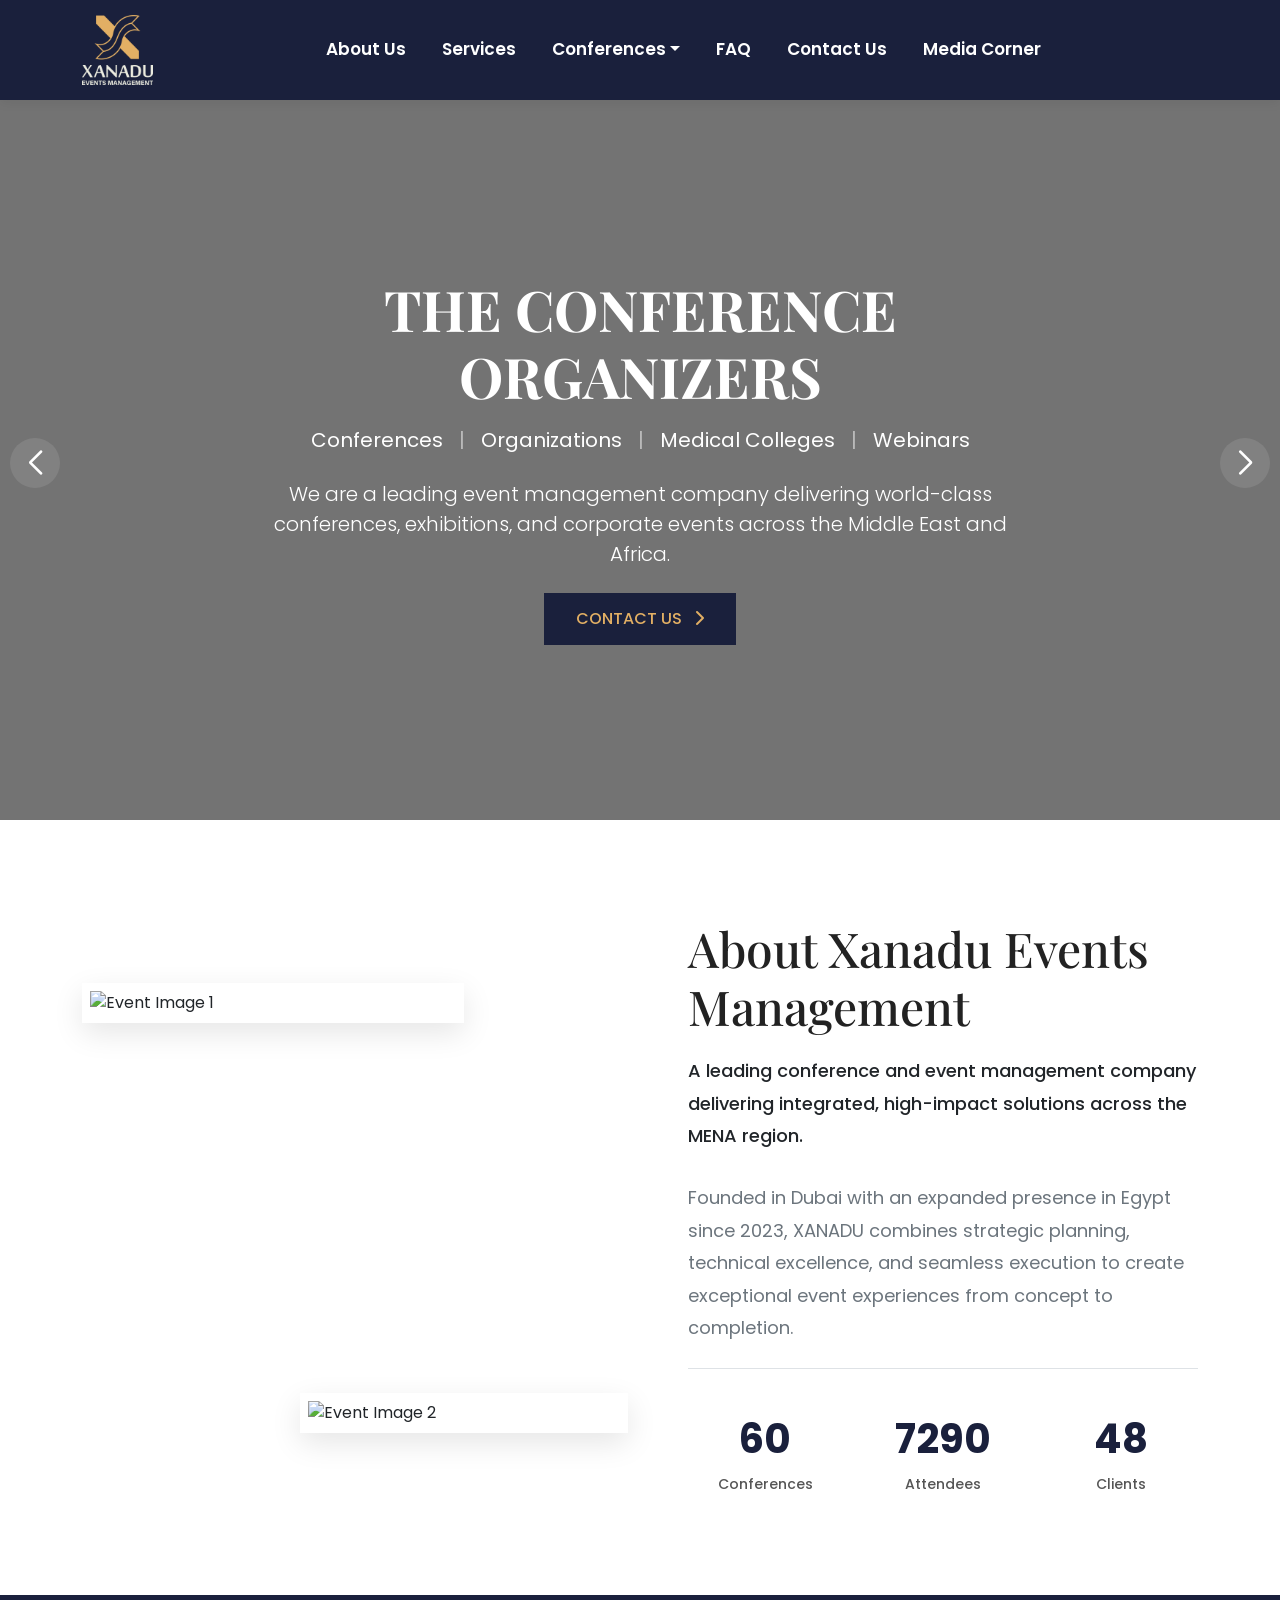
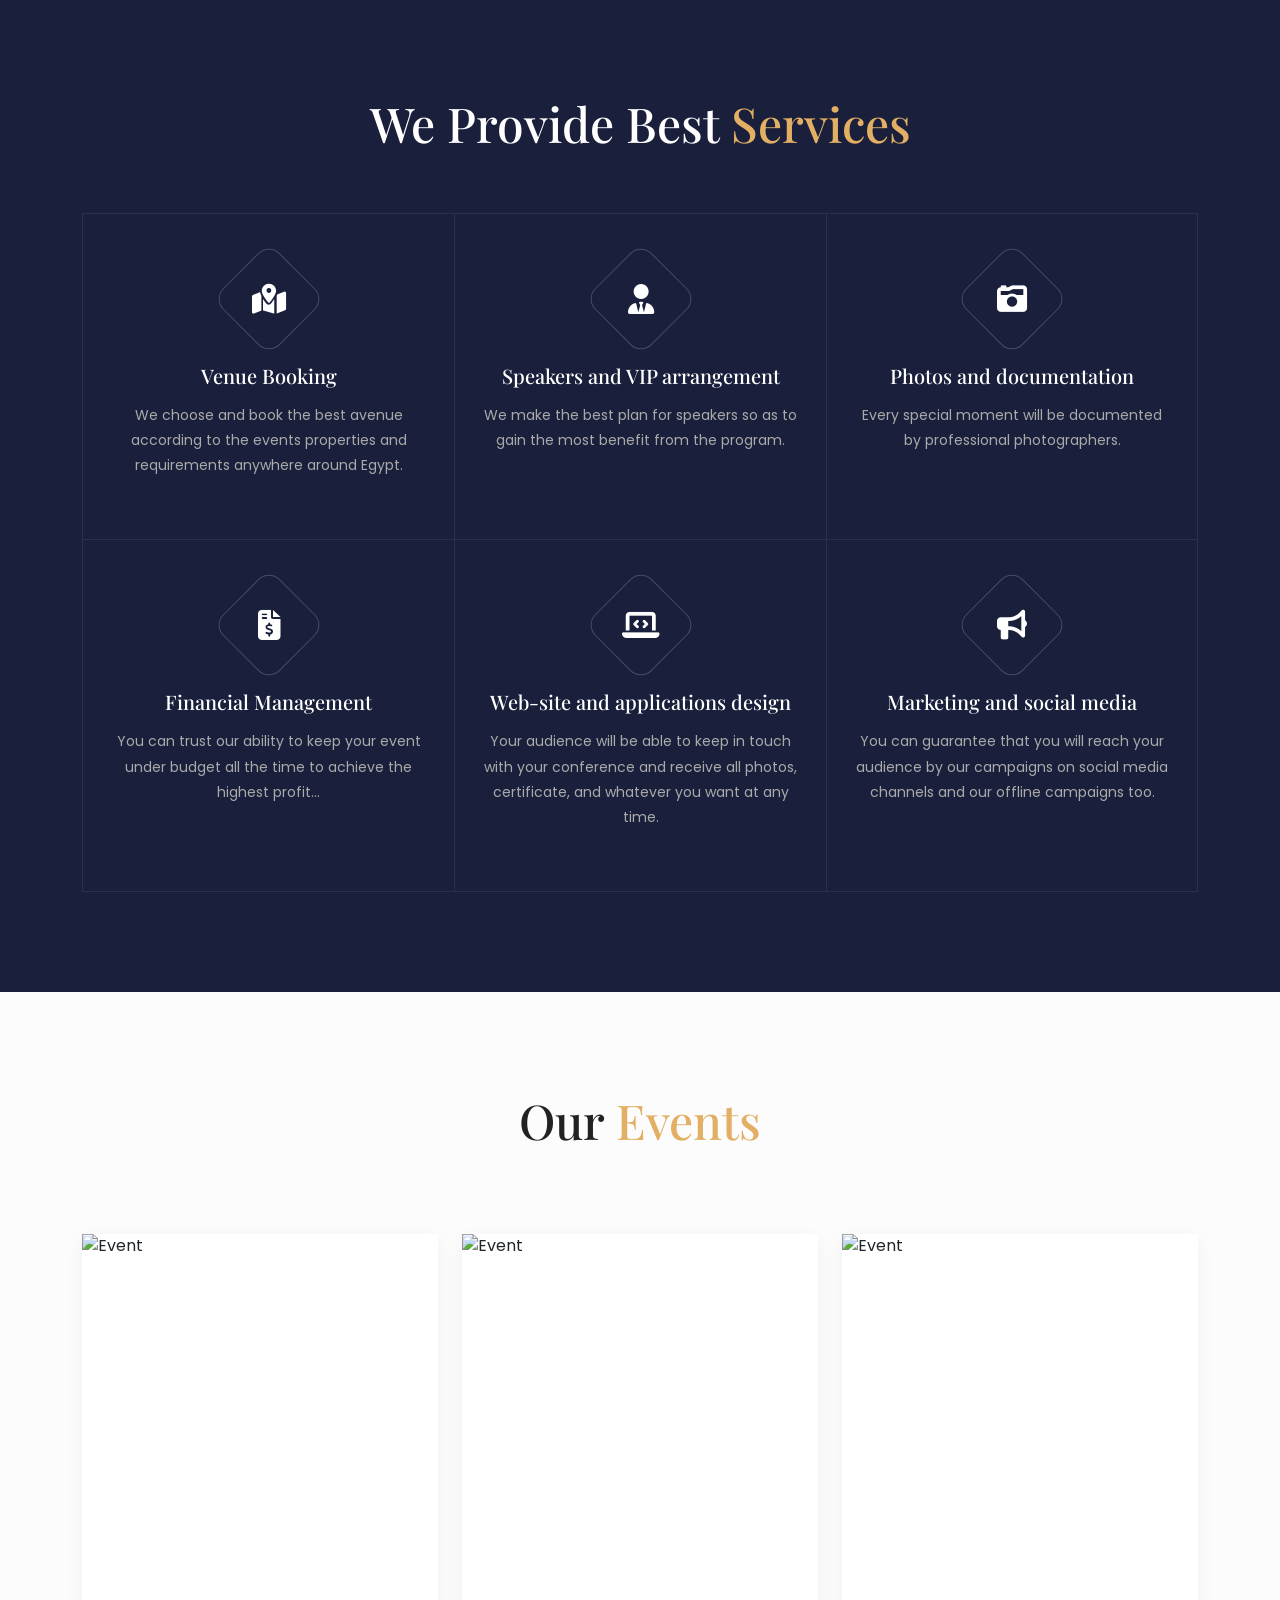
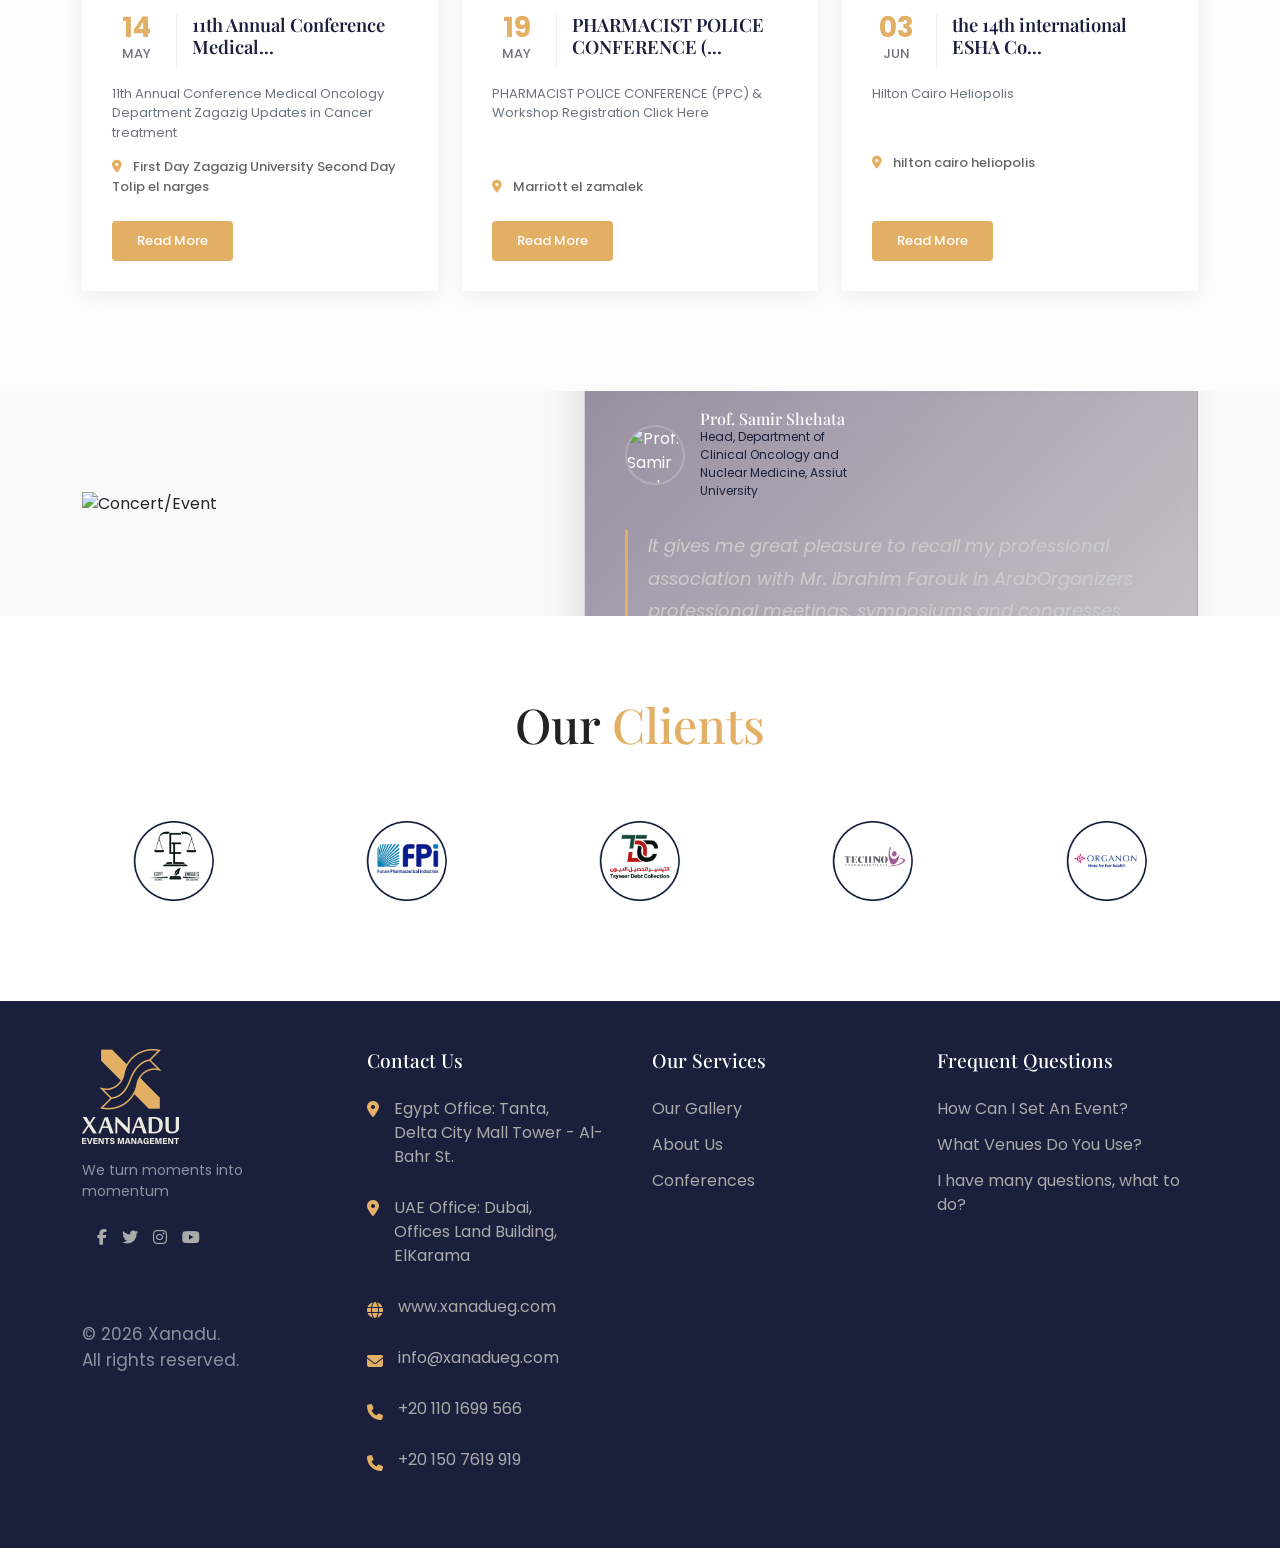
==== commit 4338f8b2: "Add files via upload" ====
--- a/index.html
+++ b/index.html
@@ -937,99 +937,114 @@
           We Provide Best
           <span style="color: var(--primary-gold)">Services</span>
         </h2>
-        <div class="row g-0 mt-5">
-          <!-- Service 1 -->
-          <div
-            class="col-md-4 col-sm-6"
-            data-aos="fade-up"
-            data-aos-delay="100"
-          >
-            <div class="service-box border-bottom border-end">
-              <i class="fas fa-map-marked-alt service-icon"></i>
-              <h4 class="serif-font">Venue Booking</h4>
-              <p>
-                We choose and book the best avenue according to the events
-                properties and requirements anywhere around Egypt.
-              </p>
-            </div>
-          </div>
-          <!-- Service 2 -->
-          <div
-            class="col-md-4 col-sm-6"
-            data-aos="fade-up"
-            data-aos-delay="200"
-          >
-            <div class="service-box border-bottom border-end">
-              <i class="fas fa-user-tie service-icon"></i>
-              <h4 class="serif-font">Speakers and VIP arrangement</h4>
-              <p>
-                We make the best plan for speakers so as to gain the most
-                benefit from the program.
-              </p>
-            </div>
-          </div>
-          <!-- Service 3 -->
-          <div
-            class="col-md-4 col-sm-6"
-            data-aos="fade-up"
-            data-aos-delay="300"
-          >
-            <div class="service-box border-bottom">
-              <i class="fas fa-camera-retro service-icon"></i>
-              <h4 class="serif-font">Photos and documentation</h4>
-              <p>
-                Every special moment will be documented by professional
-                photographers.
-              </p>
-            </div>
-          </div>
-          <!-- Service 4 -->
-          <div
-            class="col-md-4 col-sm-6"
-            data-aos="fade-up"
-            data-aos-delay="400"
-          >
-            <div class="service-box border-end">
-              <i class="fas fa-file-invoice-dollar service-icon"></i>
-              <h4 class="serif-font">Financial Management</h4>
-              <p>
-                You can trust our ability to keep your event under budget all
-                the time to achieve the highest profit...
-              </p>
-            </div>
-          </div>
-          <!-- Service 5 -->
-          <div
-            class="col-md-4 col-sm-6"
-            data-aos="fade-up"
-            data-aos-delay="500"
-          >
-            <div class="service-box border-end">
-              <i class="fas fa-laptop-code service-icon"></i>
-              <h4 class="serif-font">Web-site and applications design</h4>
-              <p>
-                Your audience will be able to keep in touch with your conference
-                and receive all photos, certificate, and whatever you want at
-                any time.
-              </p>
-            </div>
-          </div>
-          <!-- Service 6 -->
-          <div
-            class="col-md-4 col-sm-6"
-            data-aos="fade-up"
-            data-aos-delay="600"
-          >
-            <div class="service-box">
-              <i class="fas fa-bullhorn service-icon"></i>
-              <h4 class="serif-font">Marketing and social media</h4>
-              <p>
-                You can guarantee that you will reach your audience by our
-                campaigns on social media channels and our offline campaigns
-                too.
-              </p>
-            </div>
-          </div>
+        <div class="swiper servicesSwiper mt-5">
+          <div class="swiper-wrapper services-wrapper row g-0">
+            <!-- Service 1 -->
+            <div
+              class="swiper-slide col-md-4 col-sm-6 grid-col"
+              data-aos="fade-up"
+              data-aos-delay="100"
+            >
+              <div class="service-item-box">
+                <div class="service-icon-wrapper">
+                  <i class="fas fa-map-marked-alt service-icon"></i>
+                </div>
+                <h4 class="serif-font">Venue Booking</h4>
+                <p>
+                  We choose and book the best avenue according to the events
+                  properties and requirements anywhere around Egypt.
+                </p>
+              </div>
+            </div>
+            <!-- Service 2 -->
+            <div
+              class="swiper-slide col-md-4 col-sm-6 grid-col"
+              data-aos="fade-up"
+              data-aos-delay="200"
+            >
+              <div class="service-item-box">
+                <div class="service-icon-wrapper">
+                  <i class="fas fa-user-tie service-icon"></i>
+                </div>
+                <h4 class="serif-font">Speakers and VIP arrangement</h4>
+                <p>
+                  We make the best plan for speakers so as to gain the most
+                  benefit from the program.
+                </p>
+              </div>
+            </div>
+            <!-- Service 3 -->
+            <div
+              class="swiper-slide col-md-4 col-sm-6 grid-col"
+              data-aos="fade-up"
+              data-aos-delay="300"
+            >
+              <div class="service-item-box">
+                <div class="service-icon-wrapper">
+                  <i class="fas fa-camera-retro service-icon"></i>
+                </div>
+                <h4 class="serif-font">Photos and documentation</h4>
+                <p>
+                  Every special moment will be documented by professional
+                  photographers.
+                </p>
+              </div>
+            </div>
+            <!-- Service 4 -->
+            <div
+              class="swiper-slide col-md-4 col-sm-6 grid-col"
+              data-aos="fade-up"
+              data-aos-delay="400"
+            >
+              <div class="service-item-box">
+                <div class="service-icon-wrapper">
+                  <i class="fas fa-file-invoice-dollar service-icon"></i>
+                </div>
+                <h4 class="serif-font">Financial Management</h4>
+                <p>
+                  You can trust our ability to keep your event under budget all
+                  the time to achieve the highest profit...
+                </p>
+              </div>
+            </div>
+            <!-- Service 5 -->
+            <div
+              class="swiper-slide col-md-4 col-sm-6 grid-col"
+              data-aos="fade-up"
+              data-aos-delay="500"
+            >
+              <div class="service-item-box">
+                <div class="service-icon-wrapper">
+                  <i class="fas fa-laptop-code service-icon"></i>
+                </div>
+                <h4 class="serif-font">Web-site and applications design</h4>
+                <p>
+                  Your audience will be able to keep in touch with your conference
+                  and receive all photos, certificate, and whatever you want at
+                  any time.
+                </p>
+              </div>
+            </div>
+            <!-- Service 6 -->
+            <div
+              class="swiper-slide col-md-4 col-sm-6 grid-col"
+              data-aos="fade-up"
+              data-aos-delay="600"
+            >
+              <div class="service-item-box">
+                <div class="service-icon-wrapper">
+                  <i class="fas fa-bullhorn service-icon"></i>
+                </div>
+                <h4 class="serif-font">Marketing and social media</h4>
+                <p>
+                  You can guarantee that you will reach your audience by our
+                  campaigns on social media channels and our offline campaigns
+                  too.
+                </p>
+              </div>
+            </div>
+          </div>
+          <div class="swiper-pagination mt-4 position-relative"></div>
         </div>
       </div>
     </section>
--- a/style.css
+++ b/style.css
@@ -348,41 +348,7 @@
   letter-spacing: 5px;
   margin-top: 10px;
 }
-.services-section .service-box {
-  padding: 40px 20px;
-  text-align: center;
-  border: 1px solid rgba(255, 255, 255, 0.05);
-  transition: all 0.4s ease;
-  height: 100%;
-}
-.services-section .service-box:hover {
-  background-color: rgba(255, 255, 255, 0.03);
-  transform: translateY(-10px);
-  border-color: var(--primary-gold);
-}
-.services-section .service-icon {
-  font-size: 40px;
-  color: white;
-  margin-bottom: 20px;
-  transition: color 0.3s;
-  transform: rotate(0);
-  display: flex;
-  justify-content: center;
-  align-items: center;
-  flex-direction: column;
-}
-.services-section .service-box:hover .service-icon {
-  color: var(--primary-gold);
-}
-.services-section .service-box h4 {
-  font-size: 1.2rem;
-  margin-bottom: 15px;
-}
-.services-section .service-box p {
-  color: #aaa;
-  font-size: 14px;
-  line-height: 1.7;
-}
+
 
 /* --- Events Section --- */
 .events-section {
@@ -628,10 +594,10 @@
   max-width: 150px;
   max-height: 80px;
   object-fit: contain;
-  opacity: 0.6;
+  /* opacity: 0.6; */
   transition: 0.3s;
   cursor: grab;
-  filter: grayscale(100%);
+  /* filter: grayscale(100%); */
 }
 .client-logo img:active {
   cursor: grabbing;
@@ -2724,3 +2690,39 @@
     text-align: center;
   }
 }
+
+/* Services Swiper Desktop Wrap */
+@media (min-width: 768px) {
+  .services-wrapper {
+    flex-wrap: wrap;
+    transform: none !important;
+  }
+}
+
+@media (min-width: 768px) {
+  .servicesSwiper .swiper-pagination {
+    display: none;
+  }
+}
+
+.services-wrapper.row {
+  flex-wrap: nowrap;
+}
+@media (min-width: 768px) {
+  .services-wrapper.row {
+    flex-wrap: wrap;
+  }
+}
+
+.servicesSwiper .swiper-slide {
+  height: auto;
+}
+
+.services-grid-section .service-item-box {
+  min-height: 320px;
+  display: flex;
+  flex-direction: column;
+  align-items: center;
+  justify-content: flex-start;
+}
+
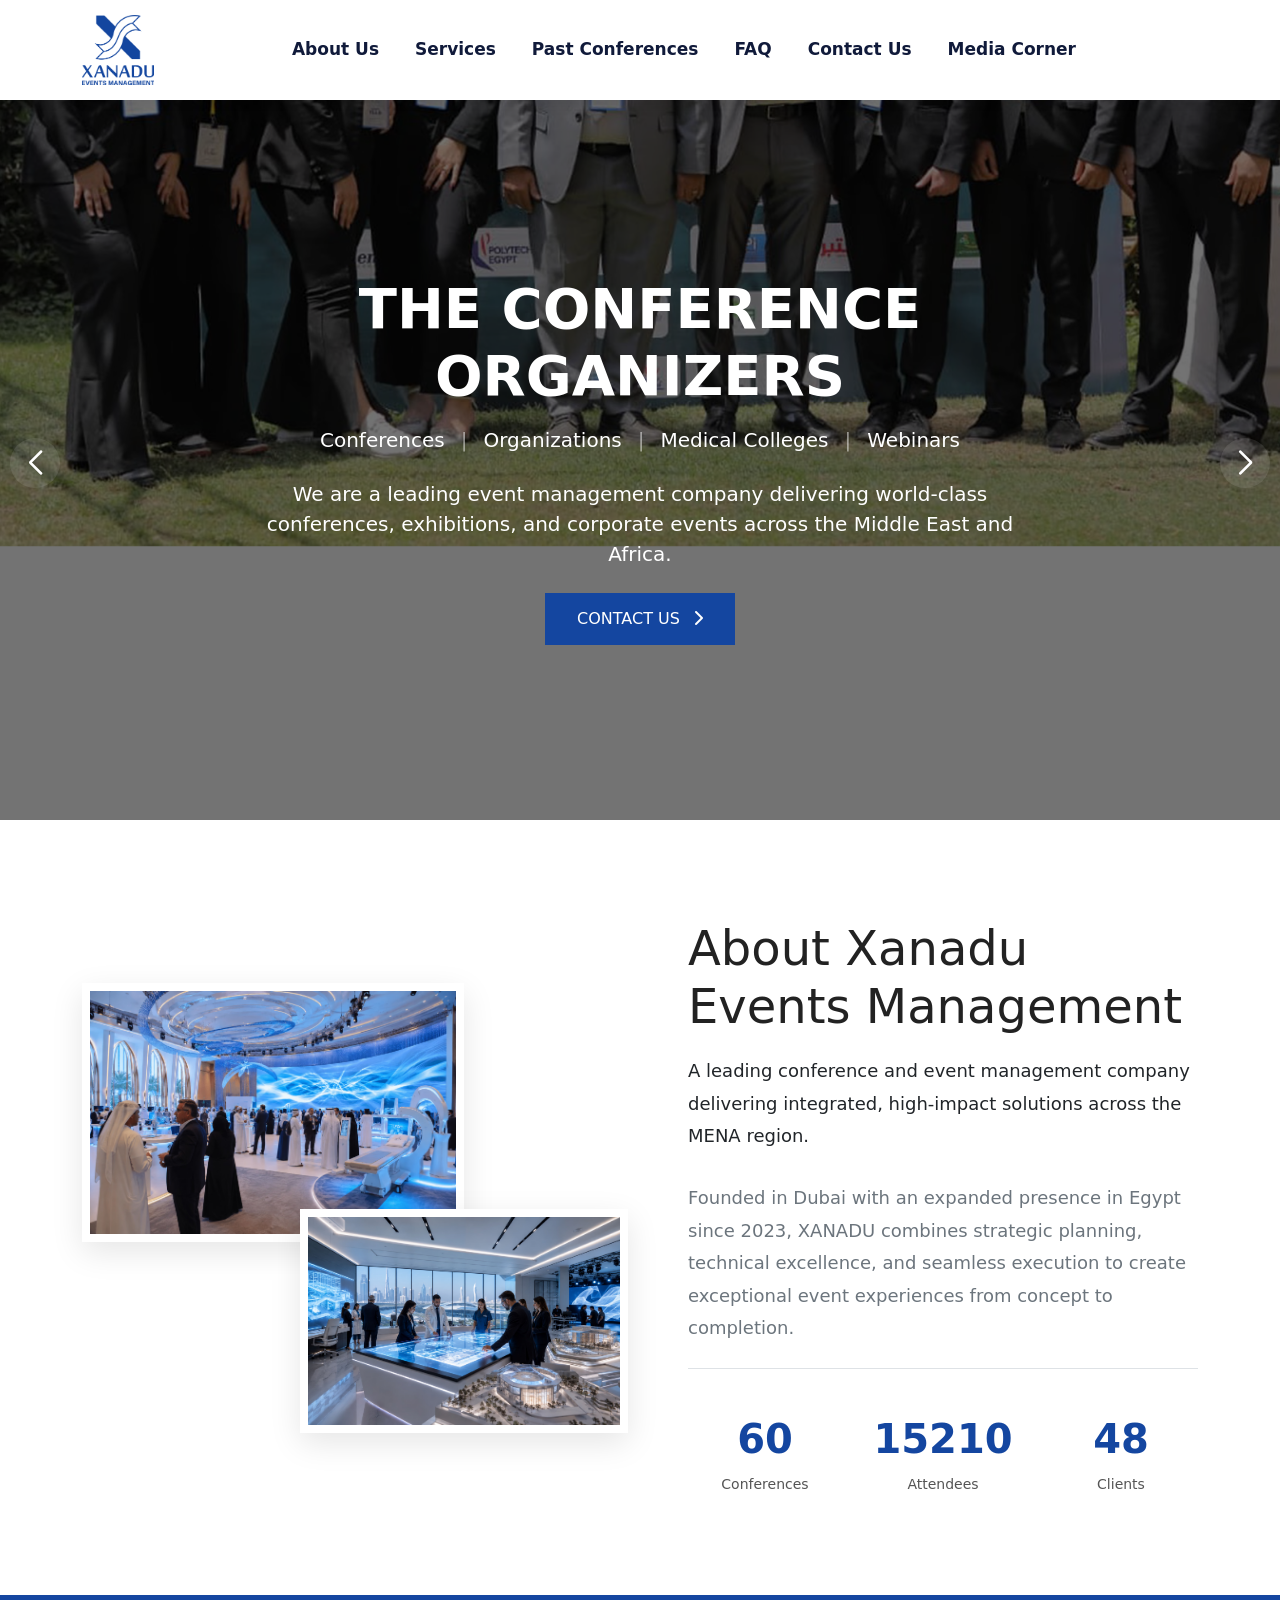
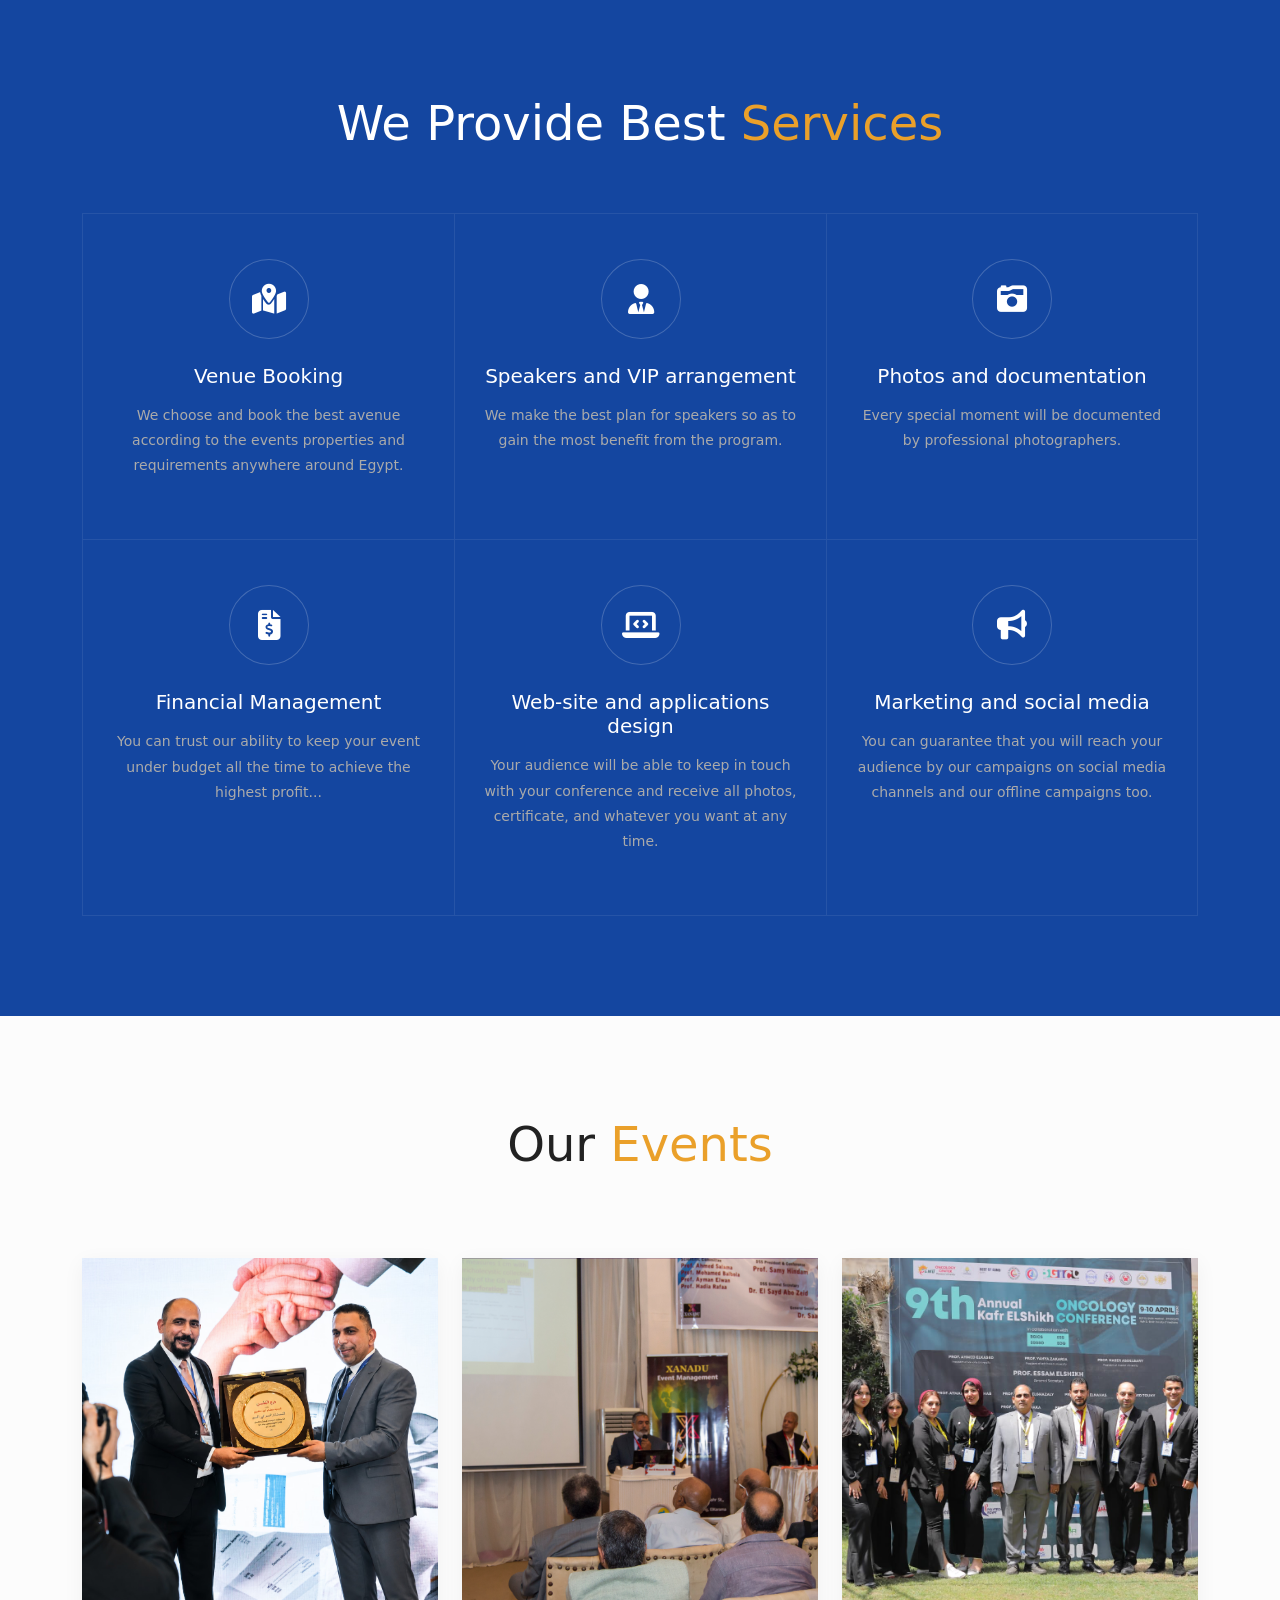
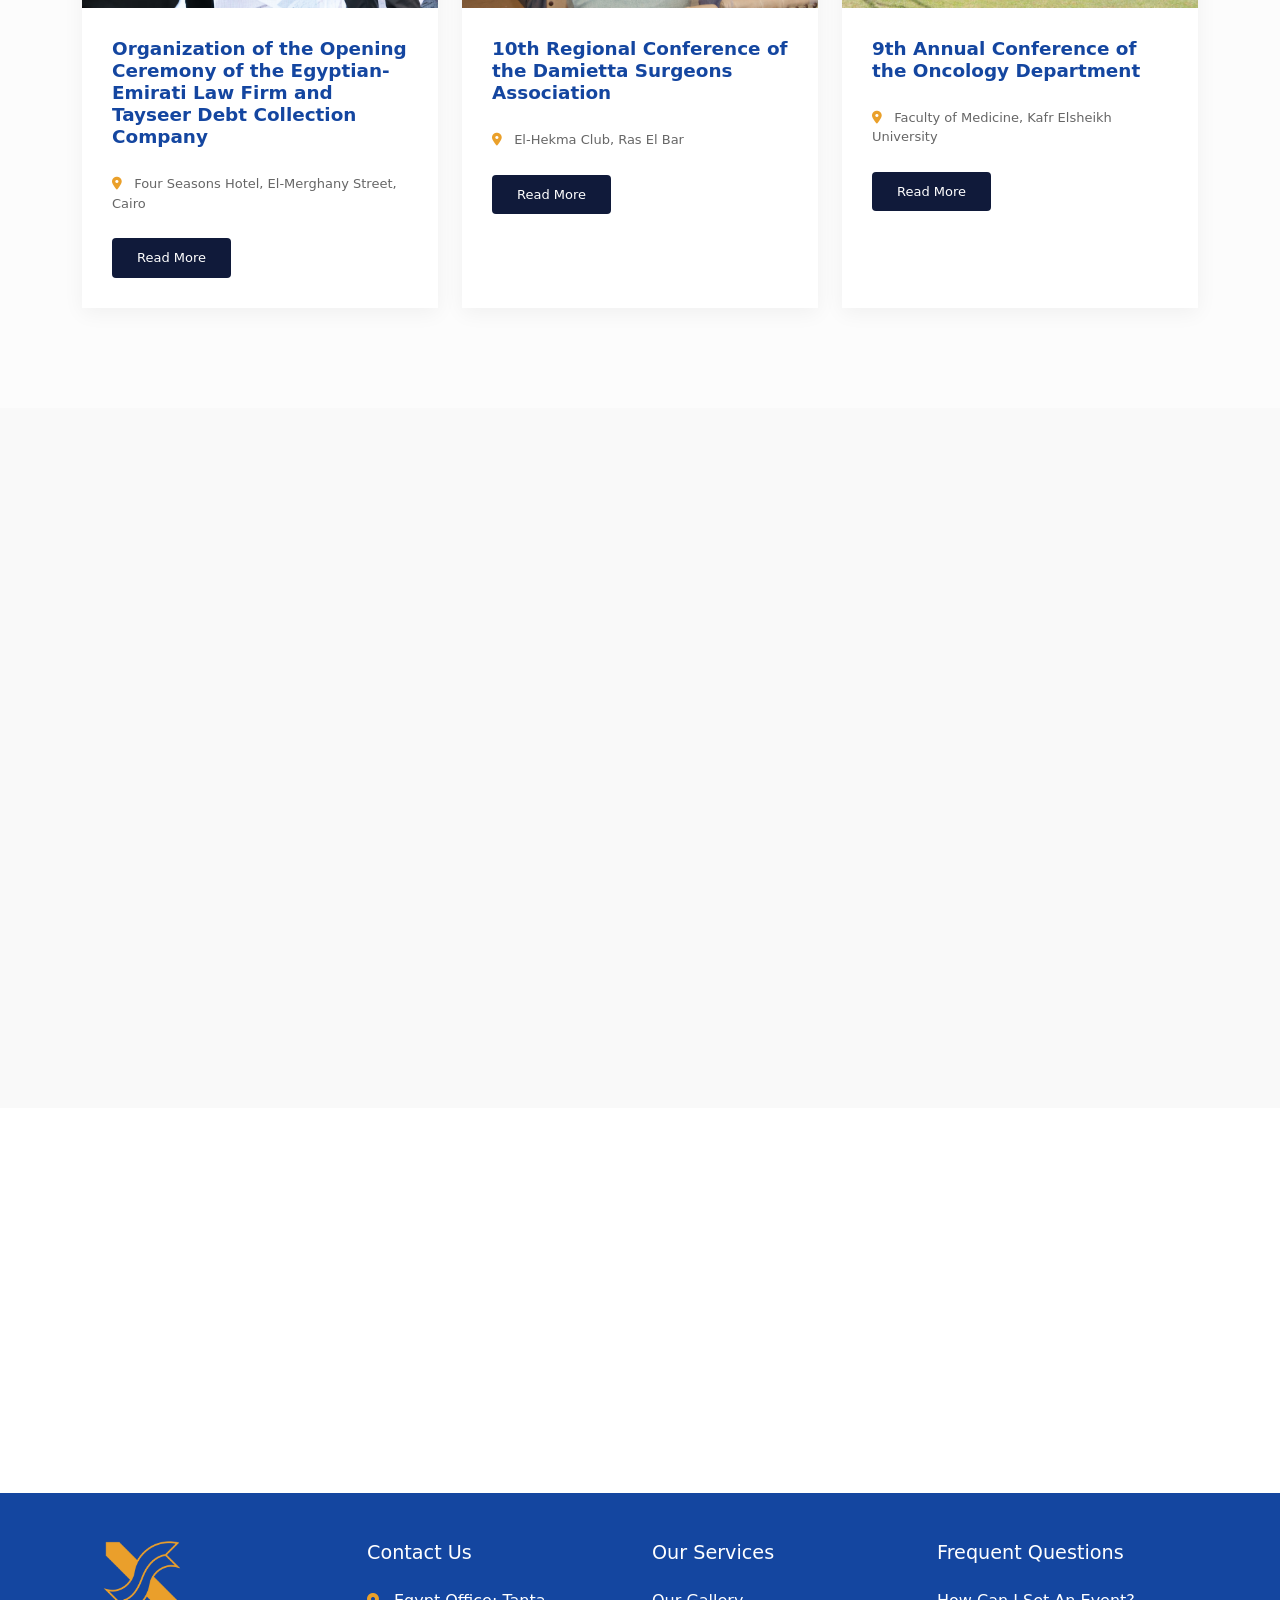
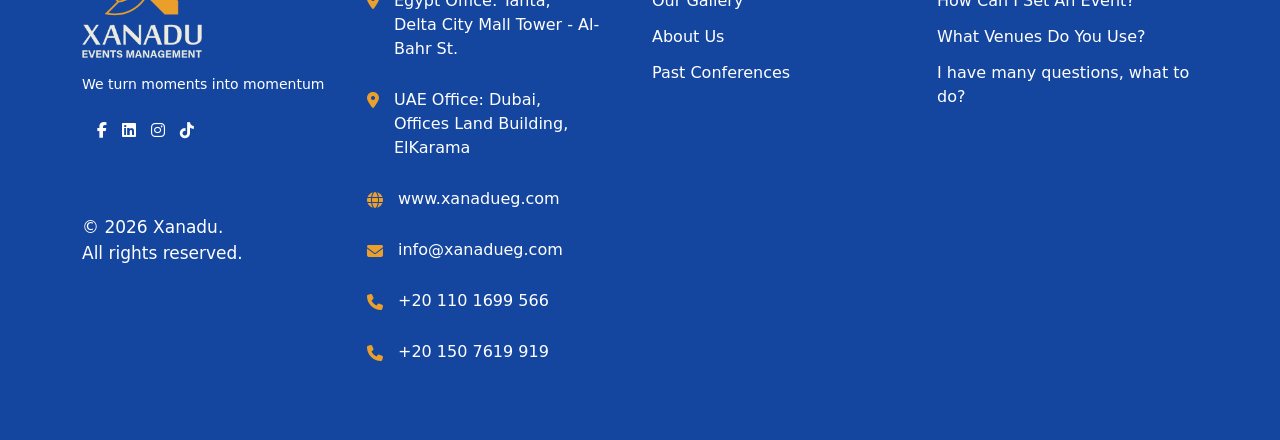
==== commit 0f7f8ad4: "Initial commit" ====
--- a/index.html
+++ b/index.html
@@ -1,1601 +1,820 @@
-<!doctype html>
-<html lang="en">
-  <head>
-    <meta charset="UTF-8" />
-    <meta name="viewport" content="width=device-width, initial-scale=1.0" />
-    <title>Arab Organizers - Meeting, Event and Conference</title>
-
-    <!-- Bootstrap 5 CSS -->
-    <link
-      href="https://cdn.jsdelivr.net/npm/bootstrap@5.3.2/dist/css/bootstrap.min.css"
-      rel="stylesheet"
-    />
-
-    <!-- Font Awesome for Icons -->
-    <link
-      rel="stylesheet"
-      href="https://cdnjs.cloudflare.com/ajax/libs/font-awesome/6.4.2/css/all.min.css"
-    />
-
-    <!-- AOS Animation CSS -->
-    <link href="https://unpkg.com/aos@2.3.1/dist/aos.css" rel="stylesheet" />
-
-    <!-- Swiper CSS -->
-    <link
-      rel="stylesheet"
-      href="https://cdn.jsdelivr.net/npm/swiper@11/swiper-bundle.min.css"
-    />
-
-    <!-- Google Fonts -->
-    <link
-      href="https://fonts.googleapis.com/css2?family=Playfair+Display:ital,wght@0,400;0,600;0,700;1,400&family=Poppins:wght@300;400;500;600;700&display=swap"
-      rel="stylesheet"
-    />
-
-    <!-- ========================================== -->
-    <!-- بداية ملف الـ CSS (يمكنك نقله لملف style.css) -->
-    <link rel="stylesheet" href="style.css" />
-    <!-- ========================================== -->
-    <!-- <style>
-      :root {
-        --primary-red: #d32f2f;
-        --primary-red-hover: #b71c1c;
-        --dark-bg: #120923;
-        --darker-bg: #0a0414;
-        --text-gray: #6c757d;
-      }
-
-      body {
-        font-family: "Poppins", sans-serif;
-        overflow-x: clip;
-      }
-
-      h1,
-      h2,
-      h3,
-      h4,
-      h5,
-      h6,
-      .serif-font {
-        font-family: "Playfair Display", serif;
-      }
-
-      /* --- Top Bar --- */
-      .top-bar {
-        background-color: var(--primary-red);
-        font-size: 13px;
-        padding: 8px 0;
-      }
-      .top-bar a {
-        color: white;
-        text-decoration: none;
-        margin-left: 10px;
-        transition: 0.3s;
-      }
-      .top-bar a:hover {
-        color: #f8f9fa;
-        opacity: 0.8;
-      }
-      .social-icons a {
-        margin-left: 15px;
-        font-size: 14px;
-      }
-
-      /* --- Navbar --- */
-      .navbar {
-        box-shadow: 0 4px 10px rgba(0, 0, 0, 0.05);
-        padding: 15px 0;
-        background: white;
-        transition: all 0.3s ease;
-      }
-      .navbar-brand img {
-        max-height: 50px;
-      }
-      .nav-link {
-        font-weight: 600;
-        font-size: 14px;
-        color: #333 !important;
-        margin: 0 10px;
-        text-transform: capitalize;
-        transition: 0.3s;
-      }
-      .nav-link:hover,
-      .nav-link.active {
-        color: var(--primary-red) !important;
-      }
-      .search-btn {
-        background-color: var(--primary-red);
-        color: white;
-        border: none;
-        padding: 5px 12px;
-        border-radius: 4px;
-        transition: 0.3s;
-      }
-      .search-btn:hover {
-        background-color: var(--primary-red-hover);
-      }
-
-      /* --- Hero Section --- */
-      .hero-section {
-        position: relative;
-        height: 80vh;
-      }
-      .heroSwiper {
-        width: 100%;
-        height: 100%;
-      }
-      .heroSwiper .swiper-slide {
-        position: relative;
-        display: flex;
-        align-items: center;
-        overflow: hidden; /* إضافة هذه الخاصية لمنع الصورة من الخروج عن الإطار عند التكبير */
-      }
-
-      /* تأثير التكبير البطيء للخلفية (Zoom Effect) */
-      .hero-bg {
-        position: absolute;
-        top: 0;
-        left: 0;
-        width: 100%;
-        height: 100%;
-        background-size: cover;
-        background-position: center;
-        background-repeat: no-repeat;
-        transition: transform 7s linear; /* مدة التكبير البطيء */
-        transform: scale(1);
-        z-index: 0;
-      }
-      .swiper-slide-active .hero-bg,
-      .swiper-slide-duplicate-active .hero-bg {
-        transform: scale(
-          1.15
-        ); /* عندما تصبح الشريحة نشطة، يتم تكبير الصورة ببطء */
-      }
-
-      .hero-overlay {
-        position: absolute;
-        top: 0;
-        left: 0;
-        width: 100%;
-        height: 100%;
-        background: rgba(0, 0, 0, 0.55);
-        z-index: 1;
-      }
-      .hero-content {
-        position: relative;
-        z-index: 2;
-        color: white;
-        max-width: 800px;
-      }
-
-      /* تأثير دخول النصوص (Entrance Animations) */
-      .hero-content h1,
-      .hero-content .subtitle-list,
-      .hero-content p,
-      .hero-content .btn-wrap {
-        opacity: 0;
-        transform: translateY(50px);
-        transition:
-          opacity 0.8s ease,
-          transform 0.8s ease;
-      }
-
-      .swiper-slide-active .hero-content h1,
-      .swiper-slide-duplicate-active .hero-content h1 {
-        opacity: 1;
-        transform: translateY(0);
-        transition-delay: 0.3s;
-      }
-      .swiper-slide-active .hero-content .subtitle-list,
-      .swiper-slide-duplicate-active .hero-content .subtitle-list {
-        opacity: 1;
-        transform: translateY(0);
-        transition-delay: 0.5s;
-      }
-      .swiper-slide-active .hero-content p,
-      .swiper-slide-duplicate-active .hero-content p {
-        opacity: 1;
-        transform: translateY(0);
-        transition-delay: 0.7s;
-      }
-      .swiper-slide-active .hero-content .btn-wrap,
-      .swiper-slide-duplicate-active .hero-content .btn-wrap {
-        opacity: 1;
-        transform: translateY(0);
-        transition-delay: 0.9s;
-      }
-
-      .hero-content h1 {
-        font-size: 3.5rem;
-        font-weight: 700;
-        line-height: 1.2;
-        margin-bottom: 20px;
-      }
-      .btn-custom {
-        background-color: var(--primary-red);
-        color: white;
-        padding: 12px 30px;
-        border-radius: 0;
-        font-weight: 500;
-        text-transform: uppercase;
-        border: 2px solid var(--primary-red);
-        transition: all 0.3s ease;
-      }
-      .btn-custom:hover {
-        background-color: transparent;
-        color: var(--primary-red);
-      }
-      .btn-outline-custom {
-        background-color: transparent;
-        color: white;
-        padding: 12px 30px;
-        border-radius: 0;
-        font-weight: 500;
-        text-transform: uppercase;
-        border: 2px solid white;
-        transition: all 0.3s ease;
-      }
-      .btn-outline-custom:hover {
-        background-color: white;
-        color: #333;
-      }
-
-      /* Custom Swiper Navigation arrows for Hero */
-      .heroSwiper .swiper-button-next::after,
-      .heroSwiper .swiper-button-prev::after {
-        font-size: 24px;
-        font-weight: bold;
-      }
-      .heroSwiper .swiper-button-next,
-      .heroSwiper .swiper-button-prev {
-        color: white;
-        background: rgba(255, 255, 255, 0.1);
-        width: 50px;
-        height: 50px;
-        border-radius: 50%;
-        transition: 0.3s;
-      }
-      .heroSwiper .swiper-button-next:hover,
-      .heroSwiper .swiper-button-prev:hover {
-        background: var(--primary-red);
-      }
-
-      /* --- About Section --- */
-      .about-section {
-        padding: 100px 0;
-      }
-      .about-img-wrap {
-        position: relative;
-        min-height: 450px;
-      }
-      .about-img-wrap img {
-        position: absolute;
-        border: 8px solid white;
-        box-shadow: 0 10px 30px rgba(0, 0, 0, 0.1);
-        transition: transform 0.5s ease;
-      }
-      .about-img-wrap img:hover {
-        transform: scale(1.03);
-        z-index: 5;
-      }
-      .img-1 {
-        top: 0;
-        left: 0;
-        width: 70%;
-        z-index: 1;
-      }
-      .img-2 {
-        bottom: 0;
-        right: 0;
-        width: 60%;
-        z-index: 2;
-      }
-
-      .section-title {
-        font-size: 2.5rem;
-        margin-bottom: 20px;
-        color: #222;
-      }
-      .about-text {
-        color: var(--text-gray);
-        line-height: 1.8;
-        margin-bottom: 30px;
-      }
-      .counter-box {
-        margin-top: 40px;
-      }
-      .counter-num {
-        font-size: 2.5rem;
-        font-weight: 700;
-        color: var(--primary-red);
-        font-family: "Poppins", sans-serif;
-        margin-bottom: 5px;
-      }
-      .counter-text {
-        font-size: 14px;
-        color: #555;
-        font-weight: 500;
-      }
-
-      /* --- Services Section --- */
-      .services-section {
-        background-color: var(--dark-bg);
-        padding: 100px 0;
-        color: white;
-      }
-      .services-section .section-title {
-        color: white;
-        text-align: center;
-        margin-bottom: 60px;
-      }
-      .services-section .section-title::after {
-        content: "﹋﹋﹋";
-        display: block;
-        color: var(--text-gray);
-        font-size: 20px;
-        letter-spacing: 5px;
-        margin-top: 10px;
-      }
-      .service-box {
-        padding: 40px 20px;
-        text-align: center;
-        border: 1px solid rgba(255, 255, 255, 0.05);
-        transition: all 0.4s ease;
-        height: 100%;
-      }
-      .service-box:hover {
-        background-color: rgba(255, 255, 255, 0.03);
-        transform: translateY(-10px);
-        border-color: rgba(211, 47, 47, 0.3);
-      }
-      .service-icon {
-        font-size: 40px;
-        color: white;
-        margin-bottom: 20px;
-        transition: color 0.3s;
-      }
-      .service-box:hover .service-icon {
-        color: var(--primary-red);
-      }
-      .service-box h4 {
-        font-size: 1.2rem;
-        margin-bottom: 15px;
-      }
-      .service-box p {
-        color: #aaa;
-        font-size: 14px;
-        line-height: 1.7;
-      }
-
-      /* --- Events Section --- */
-      .events-section {
-        padding: 100px 0;
-        background-color: #fcfcfc;
-      }
-      .events-section .section-title {
-        text-align: center;
-        margin-bottom: 60px;
-      }
-      .events-section .section-title span {
-        color: var(--primary-red);
-      }
-      .events-section .section-title::after {
-        content: "﹋﹋﹋";
-        display: block;
-        color: #ccc;
-        font-size: 20px;
-        letter-spacing: 5px;
-        margin-top: 10px;
-      }
-      .event-card {
-        border: none;
-        border-radius: 0;
-        box-shadow: 0 5px 20px rgba(0, 0, 0, 0.05);
-        transition: transform 0.3s ease;
-        background: white;
-        height: 100%;
-      }
-      .event-card:hover {
-        transform: translateY(-5px);
-        box-shadow: 0 10px 30px rgba(0, 0, 0, 0.1);
-      }
-      .event-card img {
-        border-radius: 0;
-        height: 350px;
-        object-fit: cover;
-      }
-      .event-card .card-body {
-        padding: 30px;
-      }
-      .event-date {
-        color: var(--primary-red);
-        font-weight: 700;
-        font-size: 24px;
-        line-height: 1;
-        text-align: center;
-        border-right: 1px solid #eee;
-        padding-right: 15px;
-        margin-right: 15px;
-      }
-      .event-date span {
-        display: block;
-        font-size: 12px;
-        font-weight: 400;
-        text-transform: uppercase;
-      }
-      .event-title {
-        font-size: 1.1rem;
-        font-weight: 600;
-        margin-bottom: 10px;
-        font-family: "Playfair Display", serif;
-      }
-      .event-desc {
-        font-size: 13px;
-        color: var(--text-gray);
-        margin-bottom: 15px;
-      }
-      .event-location {
-        font-size: 12px;
-        color: #888;
-        margin-bottom: 20px;
-      }
-      .event-location i {
-        color: var(--primary-red);
-        margin-right: 5px;
-      }
-      .btn-read-more {
-        background-color: var(--primary-red);
-        color: white;
-        padding: 8px 20px;
-        font-size: 13px;
-        border-radius: 4px;
-        text-decoration: none;
-        transition: 0.3s;
-      }
-      .btn-read-more:hover {
-        background-color: var(--primary-red-hover);
-        color: white;
-      }
-
-      /* --- Testimonial Section --- */
-      .testimonial-section {
-        padding: 100px 0;
-        background-color: #f9f9f9;
-      }
-      .testi-wrapper {
-        position: relative;
-        display: flex;
-        align-items: center;
-      }
-      .testi-img {
-        width: 50%;
-      }
-      .testi-img img {
-        width: 100%;
-        height: 500px;
-        object-fit: cover;
-      }
-      .testi-content {
-        background-color: rgba(26, 32, 60, 0.75);
-        backdrop-filter: blur(12px);
-        -webkit-backdrop-filter: blur(12px);
-        border: 1px solid rgba(255, 255, 255, 0.1);
-        color: white;
-        padding: 60px;
-        width: 55%;
-        position: absolute;
-        right: 0;
-        box-shadow: -10px 10px 30px rgba(0, 0, 0, 0.1);
-      }
-      .testi-content h5 {
-        color: var(--primary-red);
-        font-size: 12px;
-        text-transform: uppercase;
-        letter-spacing: 2px;
-        margin-bottom: 10px;
-      }
-      .testi-content h2 {
-        font-size: 2.5rem;
-        margin-bottom: 30px;
-      }
-      .client-info {
-        display: flex;
-        align-items: center;
-        margin-bottom: 30px;
-      }
-      .client-info img {
-        width: 60px;
-        height: 60px;
-        border-radius: 50%;
-        margin-right: 15px;
-        border: 2px solid rgba(255, 255, 255, 0.2);
-      }
-      .client-info h6 {
-        margin: 0;
-        font-size: 16px;
-      }
-      .client-info p {
-        margin: 0;
-        font-size: 12px;
-        color: #aaa;
-      }
-      .quote-text {
-        font-style: italic;
-        color: #ccc;
-        line-height: 1.8;
-        border-left: 3px solid var(--primary-red);
-        padding-left: 20px;
-        position: relative;
-      }
-      .quote-icon {
-        position: absolute;
-        right: 20px;
-        bottom: -20px;
-        font-size: 80px;
-        color: rgba(255, 255, 255, 0.05);
-        line-height: 1;
-      }
-
-      /* --- Clients Section --- */
-      .clients-section {
-        padding: 80px 0;
-        background-color: white;
-        text-align: center;
-      }
-      .clients-section .section-title {
-        margin-bottom: 40px;
-      }
-      .clients-section .section-title span {
-        color: var(--primary-red);
-      }
-      .clients-section .section-title::after {
-        content: "﹋﹋﹋";
-        display: block;
-        color: #ccc;
-        font-size: 20px;
-        letter-spacing: 5px;
-        margin-top: 10px;
-      }
-      .clientsSwiper {
-        width: 100%;
-        padding: 20px 0;
-      }
-      .swiper-slide {
-        display: flex;
-        align-items: center;
-        justify-content: center;
-      }
-      .client-logo img {
-        max-width: 150px;
-        max-height: 80px;
-        object-fit: contain;
-        opacity: 0.6;
-        transition: 0.3s;
-        cursor: grab;
-        filter: grayscale(100%);
-      }
-      .client-logo img:active {
-        cursor: grabbing;
-      }
-      .client-logo img:hover {
-        opacity: 1;
-        filter: grayscale(0%);
-        transform: scale(1.1);
-      }
-
-      /* --- Footer --- */
-      .footer {
-        background-color: var(--darker-bg);
-        color: #aaa;
-        padding: 80px 0 30px;
-      }
-      .footer h4 {
-        color: white;
-        font-size: 1.2rem;
-        margin-bottom: 25px;
-        position: relative;
-      }
-      .footer-contact li {
-        margin-bottom: 15px;
-        display: flex;
-      }
-      .footer-contact i {
-        color: var(--primary-red);
-        margin-right: 15px;
-        margin-top: 5px;
-      }
-      .footer-links {
-        list-style: none;
-        padding: 0;
-      }
-      .footer-links li {
-        margin-bottom: 12px;
-      }
-      .footer-links a {
-        color: #aaa;
-        text-decoration: none;
-        transition: 0.3s;
-      }
-      .footer-links a:hover {
-        color: var(--primary-red);
-        padding-left: 5px;
-      }
-      .footer-bottom {
-        border-top: 1px solid rgba(255, 255, 255, 0.05);
-        margin-top: 50px;
-        padding-top: 30px;
-        display: flex;
-        justify-content: space-between;
-        align-items: center;
-        font-size: 13px;
-      }
-      .footer-bottom img {
-        max-width: 100px;
-      }
-      .footer-social a {
-        color: #aaa;
-        margin-left: 15px;
-        transition: 0.3s;
-      }
-      .footer-social a:hover {
-        color: white;
-      }
-
-      .scroll-top {
-        position: fixed;
-        bottom: 30px;
-        right: 30px;
-        background: var(--primary-red);
-        color: white;
-        width: 40px;
-        height: 40px;
-        display: flex;
-        align-items: center;
-        justify-content: center;
-        border-radius: 4px;
-        text-decoration: none;
-        opacity: 0;
-        transition: 0.3s;
-        z-index: 999;
-      }
-      .scroll-top.show {
-        opacity: 1;
-      }
-      .scroll-top:hover {
-        background: var(--dark-bg);
-        color: white;
-      }
-
-      /* Responsive Fixes */
-      @media (max-width: 991px) {
-        .testi-wrapper {
-          flex-direction: column;
-        }
-        .testi-img,
-        .testi-content {
-          width: 100%;
-          position: relative;
-        }
-        .testi-img img {
-          height: 300px;
-        }
-        .testi-content {
-          padding: 40px;
-        }
-        .hero-content h1 {
-          font-size: 2.5rem;
-        }
-      }
-    </style> -->
-  </head>
-  <body>
-    <!-- Top Bar -->
-    <!-- <div class="top-bar d-none d-lg-block">
-      <div class="container d-flex justify-content-between align-items-center">
-        <div class="contact-info">
-          <i class="fas fa-map-marker-alt"></i> 14 Mohamed Mandour St. Nasr City
-          - Cairo
-        </div>
-        <div class="d-flex align-items-center">
-          <span
-            ><i class="fas fa-envelope"></i> Email :
-            info@araborganizers.org</span
-          >
-          <span class="mx-3">|</span>
-          <a href="#">FAQ <i class="fas fa-caret-right"></i></a>
-          <div class="social-icons ml-4">
-            <a href="#"><i class="fab fa-facebook-f"></i></a>
-            <a href="#"><i class="fab fa-twitter"></i></a>
-            <a href="#"><i class="fab fa-youtube"></i></a>
-            <a href="#"><i class="fab fa-instagram"></i></a>
-          </div>
-        </div>
-      </div>
-    </div> -->
-
-    <!-- Navbar -->
-    <nav class="navbar navbar-expand-lg sticky-top">
-      <div class="container">
-        <a class="navbar-brand" href="index.html">
-          <!-- Placeholder for Logo -->
-          <img src="assets/logo xanadu.png" alt="Arab Organizers Logo" />
-        </a>
-        <button
-          class="navbar-toggler"
-          type="button"
-          data-bs-toggle="collapse"
-          data-bs-target="#navbarNav"
-        >
-          <span class="navbar-toggler-icon"></span>
-        </button>
-        <div class="collapse navbar-collapse" id="navbarNav">
-          <ul class="navbar-nav mx-auto">
-            <li class="nav-item">
-              <a class="nav-link" href="about.html">About Us</a>
-            </li>
-            <li class="nav-item">
-              <a class="nav-link" href="services.html">Services</a>
-            </li>
-            <!-- <li class="nav-item">
-              <a class="nav-link active" href="#">Home</a>
-            </li> -->
-            <li class="nav-item dropdown">
-              <a
-                class="nav-link dropdown-toggle"
-                href="#"
-                role="button"
-                data-bs-toggle="dropdown"
-                >Conferences</a
-              >
-              <ul class="dropdown-menu">
-                <li>
-                  <a class="dropdown-item" href="conferences.html">Upcoming</a>
-                </li>
-                <li><a class="dropdown-item" href="#">Past</a></li>
-              </ul>
-            </li>
-            <li class="nav-item">
-              <a class="nav-link" href="FAQ.html">FAQ</a>
-            </li>
-            <!-- <li class="nav-item dropdown">
-              <a
-                class="nav-link dropdown-toggle"
-                href="#"
-                role="button"
-                data-bs-toggle="dropdown"
-                >News Letter</a
-              >
-            </li> -->
-            <li class="nav-item">
-              <a class="nav-link" href="contact.html">Contact Us</a>
-            </li>
-            <li class="nav-item">
-              <a class="nav-link" href="media-corner.html">Media Corner</a>
-            </li>
-          </ul>
-          <!-- <button class="search-btn"><i class="fas fa-search"></i></button> -->
-        </div>
-      </div>
-    </nav>
-
-    <!-- Hero Section -->
-    <section class="hero-section">
-      <!-- Swiper Container for Hero -->
-      <div class="swiper heroSwiper">
-        <div class="swiper-wrapper">
-          <!-- Slide 1 (متطابق مع الفيديو) -->
-          <div class="swiper-slide">
-            <div
-              class="hero-bg"
-              style="
-                background-image: url(&quot;https://images.unsplash.com/photo-1551076805-e1869033e561?ixlib=rb-4.0.3&auto=format&fit=crop&w=1920&q=80&quot;);
-              "
-            ></div>
-            <div class="hero-overlay"></div>
-            <div class="container hero-content text-center">
-              <h1 class="text-uppercase mb-3">The Conference Organizers</h1>
-              <div
-                class="subtitle-list mb-4 fs-5 d-flex justify-content-center flex-wrap gap-3"
-              >
-                <span>Conferences</span>
-                <span class="text-white-50">|</span>
-                <span>Organizations</span>
-                <span class="text-white-50">|</span>
-                <span>Medical Colleges</span>
-                <span class="text-white-50">|</span>
-                <span>Webinars</span>
-              </div>
-              <p class="lead mb-4 fw-light">
-                We are a leading event management company delivering world-class
-                conferences, exhibitions, and corporate events across the Middle
-                East and Africa.
-              </p>
-              <div class="mt-4 btn-wrap">
-                <a href="#" class="btn btn-custom"
-                  >Contact Us <i class="fas fa-chevron-right ms-2"></i
-                ></a>
-              </div>
-            </div>
-          </div>
-
-          <!-- Slide 2 (متطابق مع الفيديو) -->
-          <div class="swiper-slide">
-            <div
-              class="hero-bg"
-              style="
-                background-image: url(&quot;https://images.unsplash.com/photo-1505373877841-8d25f7d46678?ixlib=rb-4.0.3&auto=format&fit=crop&w=1920&q=80&quot;);
-              "
-            ></div>
-            <div class="hero-overlay"></div>
-            <div class="container hero-content">
-              <h1 class="mb-3">
-                We <span style="color: var(--primary-gold)">Plan</span> Your
-                <br /><span style="color: var(--primary-gold)">Event</span>
-                From<br />Start to Finish.
-              </h1>
-              <p class="lead mb-4 fw-light">
-                We are a leading event management company delivering world-class
-                conferences, exhibitions, and corporate events across the Middle
-                East and Africa.
-              </p>
-              <div class="mt-4 btn-wrap">
-                <a href="#" class="btn btn-custom"
-                  >Contact us <i class="fas fa-chevron-right ms-2"></i
-                ></a>
-              </div>
-            </div>
-          </div>
-
-          <!-- Slide 3 (متطابق مع الفيديو) -->
-          <div class="swiper-slide">
-            <div
-              class="hero-bg"
-              style="
-                background-image: url(&quot;https://images.unsplash.com/photo-1540575467063-178a50c2df87?ixlib=rb-4.0.3&auto=format&fit=crop&w=1920&q=80&quot;);
-              "
-            ></div>
-            <div class="hero-overlay"></div>
-            <div class="container hero-content text-center">
-              <h1 class="text-uppercase mb-3">
-                Meeting, Event and Conference<br />Organization
-              </h1>
-              <p class="lead mb-4 fw-light">
-                We are a leading event management company delivering world-class
-                conferences, exhibitions, and corporate events across the Middle
-                East and Africa.
-              </p>
-              <div class="mt-4 btn-wrap">
-                <a href="#" class="btn btn-custom me-3"
-                  >Contact us <i class="fas fa-chevron-right ms-2"></i
-                ></a>
-                <a href="#" class="btn btn-outline-custom">About Us</a>
-              </div>
-            </div>
-          </div>
-        </div>
-
-        <!-- Swiper Navigation Arrows -->
-        <div class="swiper-button-next"></div>
-        <div class="swiper-button-prev"></div>
-      </div>
-    </section>
-
-    <!-- About Section -->
-    <section class="about-section">
-      <div class="container">
-        <div class="row align-items-center">
-          <div class="col-lg-6 mb-5 mb-lg-0" data-aos="fade-right">
-            <div class="about-img-wrap">
-              <img
-                src="https://images.unsplash.com/photo-1515169067868-5387ec356754?ixlib=rb-4.0.3&auto=format&fit=crop&w=800&q=80"
-                alt="Event Image 1"
-                class="img-1"
-              />
-              <img
-                src="https://images.unsplash.com/photo-1475721027785-f74eccf877e2?ixlib=rb-4.0.3&auto=format&fit=crop&w=800&q=80"
-                alt="Event Image 2"
-                class="img-2"
-              />
-            </div>
-          </div>
-          <div class="col-lg-6 ps-lg-5" data-aos="fade-left">
-            <h2 class="section-title">About Xanadu Events Management</h2>
-            <p class="about-text fw-medium text-dark">
-              A leading conference and event management company delivering
-              integrated, high-impact solutions across the MENA region.
-            </p>
-            <p class="about-text pb-4 border-bottom">
-              Founded in Dubai with an expanded presence in Egypt since 2023,
-              XANADU combines strategic planning, technical excellence, and
-              seamless execution to create exceptional event experiences from
-              concept to completion.
-            </p>
-
-            <div class="row counter-box">
-              <div class="col-4">
-                <div class="counter-num" data-target="60">0</div>
-                <div class="counter-text">Conferences</div>
-              </div>
-              <div class="col-4">
-                <div class="counter-num" data-target="18000">0</div>
-                <div class="counter-text">Attendees</div>
-              </div>
-              <div class="col-4">
-                <div class="counter-num" data-target="48">0</div>
-                <div class="counter-text">Clients</div>
-              </div>
-            </div>
-          </div>
-        </div>
-      </div>
-    </section>
-
-    <!-- Services Section -->
-    <section class="services-section">
-      <div class="container">
-        <h2 class="section-title" data-aos="fade-up">
-          We Provide Best
-          <span style="color: var(--primary-gold)">Services</span>
-        </h2>
-        <div class="swiper servicesSwiper mt-5">
-          <div class="swiper-wrapper services-wrapper row g-0">
-            <!-- Service 1 -->
-            <div
-              class="swiper-slide col-md-4 col-sm-6 grid-col"
-              data-aos="fade-up"
-              data-aos-delay="100"
-            >
-              <div class="service-item-box">
-                <div class="service-icon-wrapper">
-                  <i class="fas fa-map-marked-alt service-icon"></i>
-                </div>
-                <h4 class="serif-font">Venue Booking</h4>
-                <p>
-                  We choose and book the best avenue according to the events
-                  properties and requirements anywhere around Egypt.
-                </p>
-              </div>
-            </div>
-            <!-- Service 2 -->
-            <div
-              class="swiper-slide col-md-4 col-sm-6 grid-col"
-              data-aos="fade-up"
-              data-aos-delay="200"
-            >
-              <div class="service-item-box">
-                <div class="service-icon-wrapper">
-                  <i class="fas fa-user-tie service-icon"></i>
-                </div>
-                <h4 class="serif-font">Speakers and VIP arrangement</h4>
-                <p>
-                  We make the best plan for speakers so as to gain the most
-                  benefit from the program.
-                </p>
-              </div>
-            </div>
-            <!-- Service 3 -->
-            <div
-              class="swiper-slide col-md-4 col-sm-6 grid-col"
-              data-aos="fade-up"
-              data-aos-delay="300"
-            >
-              <div class="service-item-box">
-                <div class="service-icon-wrapper">
-                  <i class="fas fa-camera-retro service-icon"></i>
-                </div>
-                <h4 class="serif-font">Photos and documentation</h4>
-                <p>
-                  Every special moment will be documented by professional
-                  photographers.
-                </p>
-              </div>
-            </div>
-            <!-- Service 4 -->
-            <div
-              class="swiper-slide col-md-4 col-sm-6 grid-col"
-              data-aos="fade-up"
-              data-aos-delay="400"
-            >
-              <div class="service-item-box">
-                <div class="service-icon-wrapper">
-                  <i class="fas fa-file-invoice-dollar service-icon"></i>
-                </div>
-                <h4 class="serif-font">Financial Management</h4>
-                <p>
-                  You can trust our ability to keep your event under budget all
-                  the time to achieve the highest profit...
-                </p>
-              </div>
-            </div>
-            <!-- Service 5 -->
-            <div
-              class="swiper-slide col-md-4 col-sm-6 grid-col"
-              data-aos="fade-up"
-              data-aos-delay="500"
-            >
-              <div class="service-item-box">
-                <div class="service-icon-wrapper">
-                  <i class="fas fa-laptop-code service-icon"></i>
-                </div>
-                <h4 class="serif-font">Web-site and applications design</h4>
-                <p>
-                  Your audience will be able to keep in touch with your conference
-                  and receive all photos, certificate, and whatever you want at
-                  any time.
-                </p>
-              </div>
-            </div>
-            <!-- Service 6 -->
-            <div
-              class="swiper-slide col-md-4 col-sm-6 grid-col"
-              data-aos="fade-up"
-              data-aos-delay="600"
-            >
-              <div class="service-item-box">
-                <div class="service-icon-wrapper">
-                  <i class="fas fa-bullhorn service-icon"></i>
-                </div>
-                <h4 class="serif-font">Marketing and social media</h4>
-                <p>
-                  You can guarantee that you will reach your audience by our
-                  campaigns on social media channels and our offline campaigns
-                  too.
-                </p>
-              </div>
-            </div>
-          </div>
-          <div class="swiper-pagination mt-4 position-relative"></div>
-        </div>
-      </div>
-    </section>
-
-    <!-- Events Section -->
-    <section class="events-section">
-      <div class="container">
-        <h2 class="section-title" data-aos="fade-up">
-          Our <span>Events</span>
-        </h2>
-
-        <div class="row g-4 mt-4">
-          <!-- Event 1 -->
-          <div
-            class="col-lg-4 col-md-6"
-            data-aos="fade-up"
-            data-aos-delay="100"
-          >
-            <div class="card event-card">
-              <img
-                src="https://images.unsplash.com/photo-1505373877841-8d25f7d46678?ixlib=rb-4.0.3&auto=format&fit=crop&w=600&q=80"
-                class="card-img-top"
-                alt="Event"
-              />
-              <div class="card-body">
-                <div class="d-flex mb-3">
-                  <div class="event-date">14<span>May</span></div>
-                  <div>
-                    <h5 class="event-title">
-                      11th Annual Conference Medical...
-                    </h5>
-                  </div>
-                </div>
-                <p class="event-desc">
-                  11th Annual Conference Medical Oncology Department Zagazig
-                  Updates in Cancer treatment
-                </p>
-                <div class="event-location">
-                  <i class="fas fa-map-marker-alt"></i> First Day Zagazig
-                  University Second Day Tolip el narges
-                </div>
-                <a href="#" class="btn-read-more">Read More</a>
-              </div>
-            </div>
-          </div>
-
-          <!-- Event 2 -->
-          <div
-            class="col-lg-4 col-md-6"
-            data-aos="fade-up"
-            data-aos-delay="200"
-          >
-            <div class="card event-card">
-              <img
-                src="https://images.unsplash.com/photo-1542621334-a254cf47733d?ixlib=rb-4.0.3&auto=format&fit=crop&w=600&q=80"
-                class="card-img-top"
-                alt="Event"
-              />
-              <div class="card-body">
-                <div class="d-flex mb-3">
-                  <div class="event-date">19<span>May</span></div>
-                  <div>
-                    <h5 class="event-title">
-                      PHARMACIST POLICE CONFERENCE (...
-                    </h5>
-                  </div>
-                </div>
-                <p class="event-desc">
-                  PHARMACIST POLICE CONFERENCE (PPC) & Workshop Registration
-                  Click Here
-                </p>
-                <div class="event-location">
-                  <i class="fas fa-map-marker-alt"></i> Marriott el zamalek
-                </div>
-                <a href="#" class="btn-read-more">Read More</a>
-              </div>
-            </div>
-          </div>
-
-          <!-- Event 3 -->
-          <div
-            class="col-lg-4 col-md-6"
-            data-aos="fade-up"
-            data-aos-delay="300"
-          >
-            <div class="card event-card">
-              <img
-                src="https://images.unsplash.com/photo-1505373877841-8d25f7d46678?ixlib=rb-4.0.3&auto=format&fit=crop&w=600&q=80"
-                class="card-img-top"
-                alt="Event"
-              />
-              <div class="card-body">
-                <div class="d-flex mb-3">
-                  <div class="event-date">03<span>Jun</span></div>
-                  <div>
-                    <h5 class="event-title">
-                      the 14th international ESHA Co...
-                    </h5>
-                  </div>
-                </div>
-                <p class="event-desc">Hilton Cairo Heliopolis</p>
-                <div class="event-location">
-                  <i class="fas fa-map-marker-alt"></i> hilton cairo heliopolis
-                </div>
-                <a href="#" class="btn-read-more mt-4 d-inline-block"
-                  >Read More</a
-                >
-              </div>
-            </div>
-          </div>
-        </div>
-      </div>
-    </section>
-
-    <!-- Testimonial Section -->
-    <section class="testimonial-section">
-      <div class="container">
-        <div class="testi-wrapper">
-          <div class="testi-img" data-aos="fade-right">
-            <img
-              src="https://images.unsplash.com/photo-1501281668745-f7f57925c3b4?ixlib=rb-4.0.3&auto=format&fit=crop&w=1000&q=80"
-              alt="Concert/Event"
-            />
-          </div>
-          <div class="testi-content" data-aos="fade-left">
-            <h5>Testimonal</h5>
-            <h2>Clients feedback</h2>
-
-            <div class="swiper testimonialSwiper">
-              <div class="swiper-wrapper">
-                <!-- Slide 1 -->
-                <div class="swiper-slide">
-                  <div class="client-info mt-4">
-                    <img
-                      src="https://randomuser.me/api/portraits/men/32.jpg"
-                      alt="Prof. Samir Shehata"
-                    />
-                    <div>
-                      <h6>Prof. Samir Shehata</h6>
-                      <p>
-                        Head, Department of Clinical Oncology and Nuclear
-                        Medicine, Assiut University
-                      </p>
-                    </div>
-                  </div>
-                  <p class="quote-text">
-                    It gives me great pleasure to recall my professional
-                    association with Mr. Ibrahim Farouk in ArabOrganizers
-                    professional meetings, symposiums and congresses over the
-                    past 18 years.
-                  </p>
-                </div>
-
-                <!-- Slide 2 -->
-                <div class="swiper-slide">
-                  <div class="client-info mt-4">
-                    <img
-                      src="https://randomuser.me/api/portraits/women/44.jpg"
-                      alt="Dr. Sarah Ahmed"
-                    />
-                    <div>
-                      <h6>Dr. Sarah Ahmed</h6>
-                      <p>Senior Consultant, Event Management Institute</p>
-                    </div>
-                  </div>
-                  <p class="quote-text">
-                    Xanadu Events Management has consistently delivered top-tier
-                    experiences. Their attention to detail and seamless
-                    execution make them our go-to partner for all major
-                    conferences.
-                  </p>
-                </div>
-
-                <!-- Slide 3 -->
-                <div class="swiper-slide">
-                  <div class="client-info mt-4">
-                    <img
-                      src="https://randomuser.me/api/portraits/men/67.jpg"
-                      alt="Mr. Ahmed Hassan"
-                    />
-                    <div>
-                      <h6>Mr. Ahmed Hassan</h6>
-                      <p>Director of Operations, Global Tech Solutions</p>
-                    </div>
-                  </div>
-                  <p class="quote-text">
-                    Working with this team has been a game-changer for our
-                    annual summits. They handle everything with utmost
-                    professionalism and creativity. Highly recommended!
-                  </p>
-                </div>
-              </div>
-              <div class="swiper-pagination mt-4 position-relative"></div>
-            </div>
-            <i class="fas fa-quote-right quote-icon"></i>
-          </div>
-        </div>
-      </div>
-    </section>
-
-    <!-- Clients Section -->
-    <section class="clients-section">
-      <div class="container">
-        <h2 class="section-title serif-font" data-aos="zoom-in">
-          Our <span>Clients</span>
-        </h2>
-
-        <!-- Swiper Container for Clients -->
-        <div
-          class="swiper clientsSwiper mt-5"
-          data-aos="fade-up"
-          data-aos-delay="100"
-        >
-          <div class="swiper-wrapper">
-            <div class="swiper-slide client-logo">
-              <img src="assets/1.png" alt="Sanofi" />
-            </div>
-            <div class="swiper-slide client-logo">
-              <img src="assets/2.png" alt="AstraZeneca" />
-            </div>
-            <div class="swiper-slide client-logo">
-              <img src="assets/3.png" alt="Bayer" />
-            </div>
-            <div class="swiper-slide client-logo">
-              <img src="assets/4.png" alt="BMS" />
-            </div>
-            <div class="swiper-slide client-logo">
-              <img src="assets/5.png" alt="Novartis" />
-            </div>
-            <div class="swiper-slide client-logo">
-              <img src="assets/6.png" alt="Pfizer" />
-            </div>
-            <div class="swiper-slide client-logo">
-              <img src="assets/7.png" alt="Roche" />
-            </div>
-            <div class="swiper-slide client-logo">
-              <img src="assets/8.png" alt="Sanofi" />
-            </div>
-            <div class="swiper-slide client-logo">
-              <img src="assets/9.png" alt="AstraZeneca" />
-            </div>
-            <div class="swiper-slide client-logo">
-              <img src="assets/10.png" alt="Bayer" />
-            </div>
-            <div class="swiper-slide client-logo">
-              <img src="assets/11.png" alt="BMS" />
-            </div>
-            <div class="swiper-slide client-logo">
-              <img src="assets/12.png" alt="Novartis" />
-            </div>
-            <div class="swiper-slide client-logo">
-              <img src="assets/13.png" alt="Pfizer" />
-            </div>
-            <div class="swiper-slide client-logo">
-              <img src="assets/14.png" alt="Roche" />
-            </div>
-            <div class="swiper-slide client-logo">
-              <img src="assets/15.png" alt="Roche" />
-            </div>
-            <div class="swiper-slide client-logo">
-              <img src="assets/16.png" alt="Roche" />
-            </div>
-            <div class="swiper-slide client-logo">
-              <img src="assets/17.png" alt="Roche" />
-            </div>
-            <div class="swiper-slide client-logo">
-              <img src="assets/18.png" alt="Roche" />
-            </div>
-            <div class="swiper-slide client-logo">
-              <img src="assets/19.png" alt="Roche" />
-            </div>
-            <div class="swiper-slide client-logo">
-              <img src="assets/20.png" alt="Roche" />
-            </div>
-            <div class="swiper-slide client-logo">
-              <img src="assets/21.png" alt="Roche" />
-            </div>
-            <div class="swiper-slide client-logo">
-              <img src="assets/22.png" alt="Roche" />
-            </div>
-            <div class="swiper-slide client-logo">
-              <img src="assets/23.png" alt="Roche" />
-            </div>
-            <div class="swiper-slide client-logo">
-              <img src="assets/24.png" alt="Roche" />
-            </div>
-          </div>
-        </div>
-      </div>
-    </section>
-
-    <!-- Footer -->
-    <!-- <footer class="footer">
-      <div class="container">
-        <div class="row">
-          <div class="col-lg-4 col-md-6 mb-4">
-            <h4>Contact Us</h4>
-            <ul class="footer-links footer-contact">
-              <li>
-                <i class="fas fa-map-marker-alt"></i>
-                Egypt Office: Tanta, Delta City Mall Tower - Al-Bahr St.
-              </li>
-              <li>
-                <i class="fas fa-map-marker-alt"></i>
-                UAE Office: Dubai, Offices Land Building, ElKarama
-              </li>
-              <li><i class="fas fa-globe"></i> www.xanadueg.com</li>
-              <li><i class="fas fa-envelope"></i> info@xanadueg.com</li>
-              <li><i class="fas fa-phone"></i> +20 110 1699 566</li>
-              <li><i class="fas fa-phone"></i> +20 150 7619 919</li>
-            </ul>
-          </div>
-          <div class="col-lg-4 col-md-6 mb-4">
-            <h4>Our Services</h4>
-            <ul class="footer-links">
-              <li><a href="media-corner.html">Our Gallery</a></li>
-              <li><a href="about.html">About Us</a></li>
-              <li><a href="conferences.html">Conferences</a></li>
-            </ul>
-          </div>
-          <div class="col-lg-4 col-md-12 mb-4">
-            <h4>Frequent Questions</h4>
-            <ul class="footer-links">
-              <li><a href="FAQ.html">How Can I Set An Event?</a></li>
-              <li><a href="FAQ.html">What Venues Do You Use?</a></li>
-              <li><a href="FAQ.html">I have many questions, what to do?</a></li>
-            </ul>
-          </div>
-        </div>
-
-        <div class="footer-bottom">
-          <div class="d-flex align-items-center">
-            <img src="assets/logo xanadu.png" alt="Logo" class="me-3" />
-            <p class="mb-0" style="max-width: 400px; font-size: 15px">
-              We turn moments into momentum
-            </p>
-          </div>
-          <div>
-            <div class="footer-social text-end mb-2">
-              <a href="#"><i class="fab fa-facebook-f"></i></a>
-              <a href="#"><i class="fab fa-twitter"></i></a>
-              <a href="#"><i class="fab fa-instagram"></i></a>
-              <a href="#"><i class="fab fa-youtube"></i></a>
-            </div>
-            <p class="mb-0">© 2026 Xanadu. All rights reserved.</p>
-          </div>
-        </div>
-      </div>
-    </footer> -->
-
-    <footer class="footer pt-5 pb-4">
-      <div class="container">
-        <div class="row align-items-start">
-          <!-- Column 1: Logo, Text, Socials & Copyright -->
-          <div class="col-lg-3 col-md-6 mb-5 d-flex flex-column h-100">
-            <div>
-              <img
-                src="assets/logo xanadu.png"
-                alt="Logo"
-                class="mb-3"
-                style="max-width: 140px"
-              />
-              <p
-                class="mb-4 text-white-50"
-                style="font-size: 14px; max-width: 250px"
-              >
-                We turn moments into momentum
-              </p>
-              <!-- Social Icons -->
-              <div class="footer-social d-flex mb-5">
-                <a href="#"><i class="fab fa-facebook-f"></i></a>
-                <a href="#"><i class="fab fa-twitter"></i></a>
-                <a href="#"><i class="fab fa-instagram"></i></a>
-                <a href="#"><i class="fab fa-youtube"></i></a>
-              </div>
-            </div>
-            <!-- Copyright stays at bottom -->
-            <div class="mt-auto pt-4">
-              <p class="mb-0 text-white-50" style="font-size: 17px">
-                © 2026 Xanadu.<br />All rights reserved.
-              </p>
-            </div>
-          </div>
-
-          <!-- Column 2: Contact Us -->
-          <div class="col-lg-3 col-md-6 mb-4">
-            <h4>Contact Us</h4>
-            <ul class="footer-links footer-contact flex-column">
-              <li class="d-flex align-items-start">
-                <i class="fas fa-map-marker-alt mt-1"></i>
-                <span
-                  >Egypt Office: Tanta,<br />
-                  Delta City Mall Tower - Al-Bahr St.</span
-                >
-              </li>
-              <li class="d-flex align-items-start">
-                <i class="fas fa-map-marker-alt mt-1"></i>
-                <span
-                  >UAE Office: Dubai,<br />
-                  Offices Land Building, ElKarama</span
-                >
-              </li>
-              <li class="d-flex align-items-center">
-                <i class="fas fa-globe"></i> www.xanadueg.com
-              </li>
-              <li class="d-flex align-items-center">
-                <i class="fas fa-envelope"></i> info@xanadueg.com
-              </li>
-              <li class="d-flex align-items-center">
-                <i class="fas fa-phone"></i> +20 110 1699 566
-              </li>
-              <li class="d-flex align-items-center">
-                <i class="fas fa-phone"></i> +20 150 7619 919
-              </li>
-            </ul>
-          </div>
-
-          <!-- Column 3: Our Services -->
-          <div class="col-lg-3 col-md-6 mb-4">
-            <h4>Our Services</h4>
-            <ul class="footer-links">
-              <li><a href="media-corner.html">Our Gallery</a></li>
-              <li><a href="about.html">About Us</a></li>
-              <li><a href="conferences.html">Conferences</a></li>
-            </ul>
-          </div>
-
-          <!-- Column 4: Frequent Questions -->
-          <div class="col-lg-3 col-md-6 mb-4">
-            <h4>Frequent Questions</h4>
-            <ul class="footer-links">
-              <li><a href="FAQ.html">How Can I Set An Event?</a></li>
-              <li><a href="FAQ.html">What Venues Do You Use?</a></li>
-              <li><a href="FAQ.html">I have many questions, what to do?</a></li>
-            </ul>
-          </div>
-        </div>
-      </div>
-    </footer>
-
-    <!-- Scroll to Top Button -->
-    <a href="#" class="scroll-top" id="scrollTop">
-      <i class="fas fa-chevron-up"></i>
-    </a>
-
-    <!-- Bootstrap 5 JS Bundle -->
-    <script src="https://cdn.jsdelivr.net/npm/bootstrap@5.3.2/dist/js/bootstrap.bundle.min.js"></script>
-
-    <!-- AOS Animation JS -->
-    <script src="https://unpkg.com/aos@2.3.1/dist/aos.js"></script>
-
-    <!-- Swiper JS -->
-    <script src="https://cdn.jsdelivr.net/npm/swiper@11/swiper-bundle.min.js"></script>
-
-    <!-- ========================================== -->
-    <!-- بداية ملف الـ JS (يمكنك نقله لملف main.js) -->
-    <script src="main.js"></script>
-    <!-- ========================================== -->
-    <!-- <script>
-      // 1. Initialize AOS Animations
-      AOS.init({
-        duration: 1000,
-        once: true,
-        offset: 100,
-      });
-
-      // 2. Animated Number Counters
-      const counters = document.querySelectorAll(".counter-num");
-      const speed = 200;
-
-      const startCounters = () => {
-        counters.forEach((counter) => {
-          const updateCount = () => {
-            const target = +counter.getAttribute("data-target");
-            const count = +counter.innerText;
-            const inc = target / speed;
-
-            if (count < target) {
-              counter.innerText = Math.ceil(count + inc);
-              setTimeout(updateCount, 10);
-            } else {
-              counter.innerText = target;
-            }
-          };
-          updateCount();
-        });
-      };
-
-      const observer = new IntersectionObserver(
-        (entries, observer) => {
-          entries.forEach((entry) => {
-            if (entry.isIntersecting) {
-              startCounters();
-              observer.unobserve(entry.target);
-            }
-          });
-        },
-        { threshold: 0.5 },
-      );
-
-      const counterSection = document.querySelector(".counter-box");
-      if (counterSection) {
-        observer.observe(counterSection);
-      }
-
-      // 3. Scroll to Top Button
-      const scrollTopBtn = document.getElementById("scrollTop");
-      window.addEventListener("scroll", () => {
-        if (window.pageYOffset > 300) {
-          scrollTopBtn.classList.add("show");
-        } else {
-          scrollTopBtn.classList.remove("show");
-        }
-      });
-
-      scrollTopBtn.addEventListener("click", (e) => {
-        e.preventDefault();
-        window.scrollTo({ top: 0, behavior: "smooth" });
-      });
-
-      // 4. Initialize Swiper for Hero Section (بناءً على طلبك ومطابق للفيديو)
-      new Swiper(".heroSwiper", {
-        loop: true, // تكرار لا نهائي
-        grabCursor: true, // يظهر مؤشر السحب باليد
-        speed: 1000, // سرعة حركة الشريحة
-        autoplay: {
-          delay: 6000, // التحول التلقائي كل 6 ثوانٍ ليتناسب مع وقت الانيميشن
-          disableOnInteraction: false, // الاستمرار في اللف حتى بعد سحب المستخدم
-        },
-        navigation: {
-          nextEl: ".heroSwiper .swiper-button-next",
-          prevEl: ".heroSwiper .swiper-button-prev",
-        },
-      });
-
-      // 5. Initialize Swiper for Clients Section
-      new Swiper(".clientsSwiper", {
-        slidesPerView: 2,
-        spaceBetween: 30,
-        loop: true,
-        grabCursor: true,
-        autoplay: {
-          delay: 2000,
-          disableOnInteraction: false,
-        },
-        breakpoints: {
-          576: { slidesPerView: 3, spaceBetween: 40 },
-          768: { slidesPerView: 4, spaceBetween: 40 },
-          992: { slidesPerView: 5, spaceBetween: 50 },
-        },
-      });
-    </script> -->
-  </body>
-</html>
+<!doctype html>
+<html lang="en">
+  <head>
+    <meta charset="UTF-8" />
+    <meta name="viewport" content="width=device-width, initial-scale=1.0" />
+    <title>Xanadu Events Management</title>
+    <link rel="icon" type="image/x-icon" href="/assets/logo xanadu.avai" />
+    <meta
+      name="description"
+      content="Xanadu Events Management is a leading event management company delivering world-class conferences, exhibitions, and corporate events across the Middle East and Africa. We offer a comprehensive range of services, including venue booking, rooms and flights booking, financial management, and more."
+    />
+
+    <!-- keywords -->
+    <meta
+      name="keywords"
+      content="Xanadu Events Management, conference management, event management, exhibition management, corporate events, Middle East, Africa, venue booking, rooms and flights booking, financial management, and more."
+    />
+
+    <!-- Bootstrap 5 CSS -->
+    <link
+      href="https://cdn.jsdelivr.net/npm/bootstrap@5.3.2/dist/css/bootstrap.min.css"
+      rel="stylesheet"
+    />
+
+    <!-- Font Awesome for Icons -->
+    <link
+      rel="stylesheet"
+      href="https://cdnjs.cloudflare.com/ajax/libs/font-awesome/6.4.2/css/all.min.css"
+    />
+
+    <!-- AOS Animation CSS -->
+    <link href="https://unpkg.com/aos@2.3.1/dist/aos.css" rel="stylesheet" />
+
+    <!-- Swiper CSS -->
+    <link
+      rel="stylesheet"
+      href="https://cdn.jsdelivr.net/npm/swiper@11/swiper-bundle.min.css"
+    />
+
+    <!-- Google Fonts -->
+    <link
+      href="https://fonts.googleapis.com/css2?family=Playfair+Display:ital,wght@0,400;0,600;0,700;1,400&family=Poppins:wght@300;400;500;600;700&display=swap"
+      rel="stylesheet"
+    />
+
+    <!-- ========================================== -->
+    <!-- بداية ملف الـ CSS (يمكنك نقله لملف style.css) -->
+    <link rel="stylesheet" href="style.css" />
+    <!-- ========================================== -->
+  </head>
+  <body>
+    <!-- Navbar -->
+    <nav class="navbar navbar-expand-lg sticky-top">
+      <div class="container">
+        <a class="navbar-brand" href="index.html">
+          <!-- Placeholder for Logo -->
+          <img src="assets/xanadu-Logo2.avai" alt="Arab Organizers Logo" />
+        </a>
+        <button
+          class="navbar-toggler"
+          type="button"
+          data-bs-toggle="collapse"
+          data-bs-target="#navbarNav"
+        >
+          <span class="navbar-toggler-icon"></span>
+        </button>
+        <div class="collapse navbar-collapse" id="navbarNav">
+          <ul class="navbar-nav mx-auto">
+            <li class="nav-item">
+              <a class="nav-link" href="about.html">About Us</a>
+            </li>
+            <li class="nav-item">
+              <a class="nav-link" href="services.html">Services</a>
+            </li>
+            <li class="nav-item">
+              <a class="nav-link" href="past-conferences.html"
+                >Past Conferences</a
+              >
+            </li>
+            <li class="nav-item">
+              <a class="nav-link" href="FAQ.html">FAQ</a>
+            </li>
+            <li class="nav-item">
+              <a class="nav-link" href="contact.html">Contact Us</a>
+            </li>
+            <li class="nav-item">
+              <a class="nav-link" href="media-corner.html">Media Corner</a>
+            </li>
+          </ul>
+        </div>
+      </div>
+    </nav>
+
+    <!-- Hero Section -->
+    <section class="hero-section">
+      <!-- Swiper Container for Hero -->
+      <div class="swiper heroSwiper">
+        <div class="swiper-wrapper">
+          <!-- Slide 1 (متطابق مع الفيديو) -->
+          <div class="swiper-slide">
+            <div
+              class="hero-bg1"
+              style="background-image: url(&quot;assets/hero1.avai&quot;)"
+            ></div>
+            <div class="hero-overlay"></div>
+            <div class="container hero-content text-center">
+              <h1 class="text-uppercase mb-3">The Conference Organizers</h1>
+              <div
+                class="subtitle-list mb-4 fs-5 d-flex justify-content-center flex-wrap gap-3"
+              >
+                <span>Conferences</span>
+                <span class="text-white-50">|</span>
+                <span>Organizations</span>
+                <span class="text-white-50">|</span>
+                <span>Medical Colleges</span>
+                <span class="text-white-50">|</span>
+                <span>Webinars</span>
+              </div>
+              <p class="lead mb-4 fw-light">
+                We are a leading event management company delivering world-class
+                conferences, exhibitions, and corporate events across the Middle
+                East and Africa.
+              </p>
+              <div class="mt-4 btn-wrap">
+                <a href="contact.html" class="btn btn-custom"
+                  >Contact Us <i class="fas fa-chevron-right ms-2"></i
+                ></a>
+              </div>
+            </div>
+          </div>
+
+          <!-- Slide 2 (متطابق مع الفيديو) -->
+          <div class="swiper-slide">
+            <div
+              class="hero-bg2"
+              style="background-image: url(&quot;assets/hero2.avai&quot;)"
+            ></div>
+            <div class="hero-overlay"></div>
+            <div class="container hero-content">
+              <h1 class="mb-3">
+                We <span style="color: var(--primary-gold)">Plan</span> Your
+                <br /><span style="color: var(--primary-gold)">Event</span>
+                From<br />Start to Finish.
+              </h1>
+              <p class="lead mb-4 fw-light">
+                We are a leading event management company delivering world-class
+                conferences, exhibitions, and corporate events across the Middle
+                East and Africa.
+              </p>
+              <div class="mt-4 btn-wrap">
+                <a href="contact.html" class="btn btn-custom"
+                  >Contact us <i class="fas fa-chevron-right ms-2"></i
+                ></a>
+              </div>
+            </div>
+          </div>
+
+          <!-- Slide 3 (متطابق مع الفيديو) -->
+          <div class="swiper-slide">
+            <div
+              class="hero-bg3"
+              style="background-image: url(&quot;assets/hero3.avai&quot;)"
+            ></div>
+            <div class="hero-overlay"></div>
+            <div class="container hero-content text-center">
+              <h1 class="text-uppercase mb-3">
+                Meeting, Event and Conference<br />Organization
+              </h1>
+              <p class="lead mb-4 fw-light">
+                We are a leading event management company delivering world-class
+                conferences, exhibitions, and corporate events across the Middle
+                East and Africa.
+              </p>
+              <div class="mt-4 btn-wrap">
+                <a href="contact.html" class="btn btn-custom me-3"
+                  >Contact us <i class="fas fa-chevron-right ms-2"></i
+                ></a>
+                <a href="about.html" class="btn btn-outline-custom">About Us</a>
+              </div>
+            </div>
+          </div>
+        </div>
+
+        <!-- Swiper Navigation Arrows -->
+        <div class="swiper-button-next"></div>
+        <div class="swiper-button-prev"></div>
+      </div>
+    </section>
+
+    <!-- About Section -->
+    <section class="about-section">
+      <div class="container">
+        <div class="row align-items-center">
+          <div class="col-lg-6 mb-5 mb-lg-0" data-aos="fade-right">
+            <div class="about-img-wrap">
+              <img src="assets/about1.avai" alt="Event Image 1" class="img-1" />
+              <img src="assets/about2.avai" alt="Event Image 2" class="img-2" />
+            </div>
+          </div>
+          <div class="col-lg-6 ps-lg-5" data-aos="fade-left">
+            <h2 class="section-title">About Xanadu Events Management</h2>
+            <p class="about-text fw-medium text-dark">
+              A leading conference and event management company delivering
+              integrated, high-impact solutions across the MENA region.
+            </p>
+            <p class="about-text pb-4 border-bottom">
+              Founded in Dubai with an expanded presence in Egypt since 2023,
+              XANADU combines strategic planning, technical excellence, and
+              seamless execution to create exceptional event experiences from
+              concept to completion.
+            </p>
+
+            <div class="row counter-box">
+              <div class="col-4">
+                <div class="counter-num" data-target="60">0</div>
+                <div class="counter-text">Conferences</div>
+              </div>
+              <div class="col-4">
+                <div class="counter-num" data-target="18000">0</div>
+                <div class="counter-text">Attendees</div>
+              </div>
+              <div class="col-4">
+                <div class="counter-num" data-target="48">0</div>
+                <div class="counter-text">Clients</div>
+              </div>
+            </div>
+          </div>
+        </div>
+      </div>
+    </section>
+
+    <!-- Services Section -->
+    <section class="services-section">
+      <div class="container">
+        <h2 class="section-title" data-aos="fade-up">
+          We Provide Best
+          <span style="color: var(--primary-gold)">Services</span>
+        </h2>
+        <div class="swiper servicesSwiper mt-5">
+          <div class="swiper-wrapper services-wrapper row g-0">
+            <!-- Service 1 -->
+            <div
+              class="swiper-slide col-md-4 col-sm-6 grid-col"
+              data-aos="fade-up"
+              data-aos-delay="100"
+            >
+              <div class="service-item-box">
+                <div class="service-icon-wrapper">
+                  <i class="fas fa-map-marked-alt service-icon"></i>
+                </div>
+                <h4 class="serif-font">Venue Booking</h4>
+                <p>
+                  We choose and book the best avenue according to the events
+                  properties and requirements anywhere around Egypt.
+                </p>
+              </div>
+            </div>
+            <!-- Service 2 -->
+            <div
+              class="swiper-slide col-md-4 col-sm-6 grid-col"
+              data-aos="fade-up"
+              data-aos-delay="200"
+            >
+              <div class="service-item-box">
+                <div class="service-icon-wrapper">
+                  <i class="fas fa-user-tie service-icon"></i>
+                </div>
+                <h4 class="serif-font">Speakers and VIP arrangement</h4>
+                <p>
+                  We make the best plan for speakers so as to gain the most
+                  benefit from the program.
+                </p>
+              </div>
+            </div>
+            <!-- Service 3 -->
+            <div
+              class="swiper-slide col-md-4 col-sm-6 grid-col"
+              data-aos="fade-up"
+              data-aos-delay="300"
+            >
+              <div class="service-item-box">
+                <div class="service-icon-wrapper">
+                  <i class="fas fa-camera-retro service-icon"></i>
+                </div>
+                <h4 class="serif-font">Photos and documentation</h4>
+                <p>
+                  Every special moment will be documented by professional
+                  photographers.
+                </p>
+              </div>
+            </div>
+            <!-- Service 4 -->
+            <div
+              class="swiper-slide col-md-4 col-sm-6 grid-col"
+              data-aos="fade-up"
+              data-aos-delay="400"
+            >
+              <div class="service-item-box">
+                <div class="service-icon-wrapper">
+                  <i class="fas fa-file-invoice-dollar service-icon"></i>
+                </div>
+                <h4 class="serif-font">Financial Management</h4>
+                <p>
+                  You can trust our ability to keep your event under budget all
+                  the time to achieve the highest profit...
+                </p>
+              </div>
+            </div>
+            <!-- Service 5 -->
+            <div
+              class="swiper-slide col-md-4 col-sm-6 grid-col"
+              data-aos="fade-up"
+              data-aos-delay="500"
+            >
+              <div class="service-item-box">
+                <div class="service-icon-wrapper">
+                  <i class="fas fa-laptop-code service-icon"></i>
+                </div>
+                <h4 class="serif-font">Web-site and applications design</h4>
+                <p>
+                  Your audience will be able to keep in touch with your
+                  conference and receive all photos, certificate, and whatever
+                  you want at any time.
+                </p>
+              </div>
+            </div>
+            <!-- Service 6 -->
+            <div
+              class="swiper-slide col-md-4 col-sm-6 grid-col"
+              data-aos="fade-up"
+              data-aos-delay="600"
+            >
+              <div class="service-item-box">
+                <div class="service-icon-wrapper">
+                  <i class="fas fa-bullhorn service-icon"></i>
+                </div>
+                <h4 class="serif-font">Marketing and social media</h4>
+                <p>
+                  You can guarantee that you will reach your audience by our
+                  campaigns on social media channels and our offline campaigns
+                  too.
+                </p>
+              </div>
+            </div>
+          </div>
+          <div class="swiper-pagination mt-4 position-relative"></div>
+        </div>
+      </div>
+    </section>
+
+    <!-- Events Section -->
+    <section class="events-section">
+      <div class="container">
+        <h2 class="section-title" data-aos="fade-up">
+          Our <span>Events</span>
+        </h2>
+
+        <div class="events-swiper-wrapper">
+          <div class="row g-4 mt-4" id="events-row">
+            <!-- Event 1 -->
+            <div
+              class="col-lg-4 col-md-6"
+              data-aos="fade-up"
+              data-aos-delay="300"
+            >
+              <div class="card event-card">
+                <img
+                  src="assets/Tayseer/t4.avai"
+                  class="card-img-top"
+                  alt="Event Flyer"
+                />
+                <div class="card-body">
+                  <div class="d-flex mb-3">
+                    <!-- <div class="event-date">20<span>OCT</span></div> -->
+                    <div>
+                      <h5 class="event-title">
+                        Organization of the Opening Ceremony of the
+                        Egyptian-Emirati Law Firm and Tayseer Debt Collection
+                        Company
+                      </h5>
+                    </div>
+                  </div>
+                  <!-- <p class="event-desc">
+                  5th SOH Annual Scientific Conference 20 26
+                </p> -->
+                  <div class="event-location">
+                    <i class="fas fa-map-marker-alt"></i> Four Seasons Hotel,
+                    El-Merghany Street, Cairo
+                  </div>
+                  <a href="conference-details.html" class="btn-read-more"
+                    >Read More</a
+                  >
+                </div>
+              </div>
+            </div>
+
+            <!-- Event 2 -->
+            <div
+              class="col-lg-4 col-md-6"
+              data-aos="fade-up"
+              data-aos-delay="100"
+            >
+              <div class="card event-card">
+                <img
+                  src="assets/10th Regional Conference of the Damietta Surgeons Association/1.avai"
+                  class="card-img-top"
+                  alt="Event Flyer"
+                />
+                <div class="card-body">
+                  <div class="d-flex mb-3">
+                    <!-- <div class="event-date">19<span>MAY</span></div> -->
+                    <div>
+                      <h5 class="event-title">
+                        10th Regional Conference of the Damietta Surgeons
+                        Association
+                      </h5>
+                    </div>
+                  </div>
+                  <!-- <p class="event-desc">
+                  PHARMACIST POLICE CONFERENCE (PPC) & Workshop Registration
+                  Click Here
+                </p> -->
+                  <div class="event-location">
+                    <i class="fas fa-map-marker-alt"></i> El-Hekma Club, Ras El
+                    Bar
+                  </div>
+                  <a href="conference-details.html" class="btn-read-more"
+                    >Read More</a
+                  >
+                </div>
+              </div>
+            </div>
+
+            <!-- Event 3 -->
+            <div
+              class="col-lg-4 col-md-6"
+              data-aos="fade-up"
+              data-aos-delay="200"
+            >
+              <div class="card event-card">
+                <img
+                  src="assets/9th Annual Conference of the Oncology Department/9.avai"
+                  class="card-img-top"
+                  alt="Event Flyer"
+                />
+                <div class="card-body">
+                  <div class="d-flex mb-3">
+                    <!-- <div class="event-date">03<span>JUN</span></div> -->
+                    <div>
+                      <h5 class="event-title">
+                        9th Annual Conference of the Oncology Department
+                      </h5>
+                    </div>
+                  </div>
+                  <!-- <p class="event-desc">Hilton Cairo Heliopolis</p> -->
+                  <div class="event-location">
+                    <i class="fas fa-map-marker-alt"></i> Faculty of Medicine,
+                    Kafr Elsheikh University
+                  </div>
+                  <a href="conference-details.html" class="btn-read-more"
+                    >Read More</a
+                  >
+                </div>
+              </div>
+            </div>
+          </div>
+        </div>
+      </div>
+    </section>
+
+    <!-- Testimonial Section -->
+    <section class="testimonial-section">
+      <div class="container">
+        <div class="testi-wrapper">
+          <div class="testi-img" data-aos="fade-right">
+            <img src="assets/review.avai" alt="Concert/Event" />
+          </div>
+          <div class="testi-content" data-aos="fade-left">
+            <h5>Testimonal</h5>
+            <h2>Clients feedback</h2>
+
+            <div class="swiper testimonialSwiper">
+              <div class="swiper-wrapper">
+                <!-- Slide 1 -->
+                <div class="swiper-slide">
+                  <div class="client-info mt-4">
+                    <img
+                      src="assets/Dr. Mohamed Elshafei.avai"
+                      alt="Prof. Samir Shehata"
+                    />
+                    <div>
+                      <h6>Dr. Mohamed Elshafei</h6>
+                      <p>Consultant in Ophthalmology</p>
+                    </div>
+                  </div>
+                  <p class="quote-text">
+                    Thank you so much to Xanadu Company for your tremendous
+                    effort
+                  </p>
+                </div>
+
+                <!-- Slide 2 -->
+                <div class="swiper-slide">
+                  <div class="client-info mt-4">
+                    <img
+                      src="assets/Dr. Mustafa Wali.avai"
+                      alt="Dr. Sarah Ahmed"
+                    />
+                    <div>
+                      <h6>Dr. Mustafa Wali</h6>
+                      <p>Consultant in Ophthalmology</p>
+                    </div>
+                  </div>
+                  <p class="quote-text">
+                    Honestly, it's a great effort and well-organized. I'm truly
+                    proud. And I look forward to the next one, God willing.
+                  </p>
+                </div>
+
+                <!-- Slide 3 -->
+                <div class="swiper-slide">
+                  <div class="client-info mt-4">
+                    <img
+                      src="assets/Dr. Mayada Ali.avai"
+                      alt="Mr. Ahmed Hassan"
+                    />
+                    <div>
+                      <h6>Dr. Mayada Ali</h6>
+                      <p>Consultant and teacher of ophthalmology</p>
+                    </div>
+                  </div>
+                  <p class="quote-text">
+                    Thank you so much, and I hope to see you next year, God
+                    willing.
+                  </p>
+                </div>
+              </div>
+              <div class="swiper-pagination mt-4 position-relative"></div>
+            </div>
+            <i class="fas fa-quote-right quote-icon"></i>
+          </div>
+        </div>
+      </div>
+    </section>
+
+    <!-- Clients Section -->
+    <section class="clients-section">
+      <div class="container">
+        <h2 class="section-title serif-font" data-aos="zoom-in">
+          Our <span>Clients</span>
+        </h2>
+
+        <!-- Swiper Container for Clients -->
+        <div
+          class="swiper clientsSwiper mt-5"
+          data-aos="fade-up"
+          data-aos-delay="100"
+        >
+          <div class="swiper-wrapper">
+            <div class="swiper-slide client-logo">
+              <img src="assets/1.avai" alt="Sanofi" />
+            </div>
+            <div class="swiper-slide client-logo">
+              <img src="assets/2.avai" alt="AstraZeneca" />
+            </div>
+            <div class="swiper-slide client-logo">
+              <img src="assets/3.avai" alt="Bayer" />
+            </div>
+            <div class="swiper-slide client-logo">
+              <img src="assets/4.avai" alt="BMS" />
+            </div>
+            <div class="swiper-slide client-logo">
+              <img src="assets/5.avai" alt="Novartis" />
+            </div>
+            <div class="swiper-slide client-logo">
+              <img src="assets/6.avai" alt="Pfizer" />
+            </div>
+            <div class="swiper-slide client-logo">
+              <img src="assets/7.avai" alt="Roche" />
+            </div>
+            <div class="swiper-slide client-logo">
+              <img src="assets/8.avai" alt="Sanofi" />
+            </div>
+            <div class="swiper-slide client-logo">
+              <img src="assets/9.avai" alt="AstraZeneca" />
+            </div>
+            <div class="swiper-slide client-logo">
+              <img src="assets/10.avai" alt="Bayer" />
+            </div>
+            <div class="swiper-slide client-logo">
+              <img src="assets/11.avai" alt="BMS" />
+            </div>
+            <div class="swiper-slide client-logo">
+              <img src="assets/12.avai" alt="Novartis" />
+            </div>
+            <div class="swiper-slide client-logo">
+              <img src="assets/13.avai" alt="Pfizer" />
+            </div>
+            <div class="swiper-slide client-logo">
+              <img src="assets/14.avai" alt="Roche" />
+            </div>
+            <div class="swiper-slide client-logo">
+              <img src="assets/15.avai" alt="Roche" />
+            </div>
+            <div class="swiper-slide client-logo">
+              <img src="assets/16.avai" alt="Roche" />
+            </div>
+            <div class="swiper-slide client-logo">
+              <img src="assets/17.avai" alt="Roche" />
+            </div>
+            <div class="swiper-slide client-logo">
+              <img src="assets/18.avai" alt="Roche" />
+            </div>
+            <div class="swiper-slide client-logo">
+              <img src="assets/19.avai" alt="Roche" />
+            </div>
+            <div class="swiper-slide client-logo">
+              <img src="assets/20.avai" alt="Roche" />
+            </div>
+            <div class="swiper-slide client-logo">
+              <img src="assets/21.avai" alt="Roche" />
+            </div>
+            <div class="swiper-slide client-logo">
+              <img src="assets/22.avai" alt="Roche" />
+            </div>
+            <div class="swiper-slide client-logo">
+              <img src="assets/23.avai" alt="Roche" />
+            </div>
+            <div class="swiper-slide client-logo">
+              <img src="assets/24.avai" alt="Roche" />
+            </div>
+            <div class="swiper-slide client-logo">
+              <img src="assets/25.avai" alt="Sanofi" />
+            </div>
+            <div class="swiper-slide client-logo">
+              <img src="assets/26.avai" alt="AstraZeneca" />
+            </div>
+            <div class="swiper-slide client-logo">
+              <img src="assets/27.avai" alt="Bayer" />
+            </div>
+            <div class="swiper-slide client-logo">
+              <img src="assets/28.avai" alt="BMS" />
+            </div>
+            <div class="swiper-slide client-logo">
+              <img src="assets/29.avai" alt="Novartis" />
+            </div>
+            <div class="swiper-slide client-logo">
+              <img src="assets/30.avai" alt="Pfizer" />
+            </div>
+            <div class="swiper-slide client-logo">
+              <img src="assets/31.avai" alt="Roche" />
+            </div>
+            <div class="swiper-slide client-logo">
+              <img src="assets/32.avai" alt="Sanofi" />
+            </div>
+            <div class="swiper-slide client-logo">
+              <img src="assets/33.avai" alt="AstraZeneca" />
+            </div>
+            <div class="swiper-slide client-logo">
+              <img src="assets/34.avai" alt="Bayer" />
+            </div>
+            <div class="swiper-slide client-logo">
+              <img src="assets/35.avai" alt="BMS" />
+            </div>
+            <div class="swiper-slide client-logo">
+              <img src="assets/36.avai" alt="Novartis" />
+            </div>
+            <div class="swiper-slide client-logo">
+              <img src="assets/37.avai" alt="Pfizer" />
+            </div>
+            <div class="swiper-slide client-logo">
+              <img src="assets/38.avai" alt="Roche" />
+            </div>
+            <div class="swiper-slide client-logo">
+              <img src="assets/39.avai" alt="Roche" />
+            </div>
+            <div class="swiper-slide client-logo">
+              <img src="assets/40.avai" alt="Roche" />
+            </div>
+            <div class="swiper-slide client-logo">
+              <img src="assets/41.avai" alt="Roche" />
+            </div>
+            <div class="swiper-slide client-logo">
+              <img src="assets/42.avai" alt="Roche" />
+            </div>
+            <div class="swiper-slide client-logo">
+              <img src="assets/43.avai" alt="Roche" />
+            </div>
+            <div class="swiper-slide client-logo">
+              <img src="assets/44.avai" alt="Roche" />
+            </div>
+            <div class="swiper-slide client-logo">
+              <img src="assets/45.avai" alt="Roche" />
+            </div>
+            <div class="swiper-slide client-logo">
+              <img src="assets/46.avai" alt="Roche" />
+            </div>
+            <div class="swiper-slide client-logo">
+              <img src="assets/47.avai" alt="Roche" />
+            </div>
+            <div class="swiper-slide client-logo">
+              <img src="assets/48.avai" alt="Roche" />
+            </div>
+          </div>
+        </div>
+      </div>
+    </section>
+
+    <!-- Footer -->
+
+    <footer class="footer pt-5 pb-4">
+      <div class="container">
+        <div class="row align-items-start">
+          <!-- Column 1: Logo, Text, Socials & Copyright -->
+          <div class="col-lg-3 col-md-6 mb-lg-5 mb-3 d-flex flex-column h-100">
+            <div>
+              <img
+                src="assets/xanadu-Logo.avai"
+                alt="Logo"
+                class="footer-logo mb-3"
+                style="max-width: 120px"
+              />
+              <p
+                class="mb-4"
+                style="font-size: 14px; max-width: 250px; color: white"
+              >
+                We turn moments into momentum
+              </p>
+              <!-- Social Icons -->
+              <div class="footer-social d-flex mb-lg-5">
+                <a href="https://www.facebook.com/Xanadu.event"
+                  ><i class="fab fa-facebook-f" style="color: white"></i
+                ></a>
+                <a href="#"
+                  ><i class="fab fa-linkedin" style="color: white"></i
+                ></a>
+                <a href="#"
+                  ><i class="fab fa-instagram" style="color: white"></i
+                ></a>
+                <a href="#"
+                  ><i class="fab fa-tiktok" style="color: white"></i
+                ></a>
+              </div>
+            </div>
+            <!-- Copyright stays at bottom -->
+            <div class="mt-auto pt-4">
+              <p class="mb-0" style="font-size: 17px; color: white">
+                © 2026 Xanadu.<br />All rights reserved.
+              </p>
+            </div>
+          </div>
+
+          <!-- Column 2: Contact Us -->
+          <div class="col-lg-3 col-md-6 mb-4">
+            <h4>Contact Us</h4>
+            <ul class="footer-links footer-contact flex-column">
+              <li class="d-flex align-items-start">
+                <i class="fas fa-map-marker-alt mt-1"></i>
+                <span
+                  >Egypt Office: Tanta,<br />
+                  Delta City Mall Tower - Al-Bahr St.</span
+                >
+              </li>
+              <li class="d-flex align-items-start">
+                <i class="fas fa-map-marker-alt mt-1"></i>
+                <span
+                  >UAE Office: Dubai,<br />
+                  Offices Land Building, ElKarama</span
+                >
+              </li>
+              <li><i class="fas fa-globe"></i> www.xanadueg.com</li>
+              <li><i class="fas fa-envelope"></i> info@xanadueg.com</li>
+              <li><i class="fas fa-phone"></i> +20 110 1699 566</li>
+              <li><i class="fas fa-phone"></i> +20 150 7619 919</li>
+            </ul>
+          </div>
+
+          <!-- Column 3: Our Services -->
+          <div class="footer-services col-lg-3 col-md-6 mb-4">
+            <h4>Our Services</h4>
+            <ul class="footer-links">
+              <li><a href="media-corner.html">Our Gallery</a></li>
+              <li><a href="about.html">About Us</a></li>
+              <li><a href="past-conferences.html">Past Conferences</a></li>
+            </ul>
+          </div>
+
+          <!-- Column 4: Frequent Questions -->
+          <div class="footer-faq col-lg-3 col-md-6 mb-4">
+            <h4>Frequent Questions</h4>
+            <ul class="footer-links">
+              <li><a href="FAQ.html">How Can I Set An Event?</a></li>
+              <li><a href="FAQ.html">What Venues Do You Use?</a></li>
+              <li><a href="FAQ.html">I have many questions, what to do?</a></li>
+            </ul>
+          </div>
+        </div>
+      </div>
+    </footer>
+
+    <!-- Scroll to Top Button -->
+    <a href="#" class="scroll-top" id="scrollTop">
+      <i class="fas fa-chevron-up"></i>
+    </a>
+
+    <!-- Bootstrap 5 JS Bundle -->
+    <script src="https://cdn.jsdelivr.net/npm/bootstrap@5.3.2/dist/js/bootstrap.bundle.min.js"></script>
+
+    <!-- AOS Animation JS -->
+    <script src="https://unpkg.com/aos@2.3.1/dist/aos.js"></script>
+
+    <!-- Swiper JS -->
+    <script src="https://cdn.jsdelivr.net/npm/swiper@11/swiper-bundle.min.js"></script>
+
+    <!-- ========================================== -->
+    <!-- بداية ملف الـ JS (يمكنك نقله لملف main.js) -->
+    <script src="main.js"></script>
+    <!-- ========================================== -->
+  </body>
+</html>
--- a/style.css
+++ b/style.css
@@ -1,2695 +1,2761 @@
-/* :root {
-  --primary-red: #d32f2f;
-  --primary-red-hover: #b71c1c;
-  --dark-bg: #120923;
-  --darker-bg: #0a0414;
-  --text-gray: #6c757d;
-  --primary-beige: #f9e49e;
-  --primary-gold: #e2af64;
-  --primary-navy: #1a203c;
-  --primary-white: #ffffff;
-} */
-:root {
-  --primary-red: #d32f2f;
-  --primary-red-hover: #b71c1c;
-  --dark-bg: #120923;
-  --darker-bg: #0a0414;
-  --text-gray: #6c757d;
-  --primary-beige: #f9e49e;
-  --primary-gold: #e2af64;
-  --primary-navy: #1a203c;
-  --primary-white: #ffffff;
-}
-
-/* إصلاح مشكلة السكرول الجانبي في الموبايل */
-html,
-body {
-  overflow-x: clip;
-  width: 100%;
-  margin: 0;
-  padding: 0;
-  position: relative;
-}
-
-body {
-  font-family: "Poppins", sans-serif;
-}
-
-h1,
-h2,
-h3,
-h4,
-h5,
-h6,
-.serif-font {
-  font-family: "Playfair Display", serif;
-  font-size: 3rem;
-}
-p {
-  font-size: 18px;
-}
-
-@media (min-width: 1400px) {
-  .container {
-    max-width: 1550px;
-  }
-}
-
-/* --- Top Bar --- */
-.top-bar {
-  background-color: var(--primary-red);
-  font-size: 13px;
-  padding: 8px 0;
-}
-.top-bar a {
-  color: white;
-  text-decoration: none;
-  margin-left: 10px;
-  transition: 0.3s;
-}
-.top-bar a:hover {
-  color: #f8f9fa;
-  opacity: 0.8;
-}
-.social-icons a {
-  margin-left: 15px;
-  font-size: 14px;
-}
-
-/* --- Navbar --- */
-.navbar {
-  box-shadow: 0 4px 10px rgba(0, 0, 0, 0.05);
-  padding: 15px 0;
-  background: var(--primary-navy);
-  transition: all 0.3s ease;
-}
-.navbar-brand {
-  padding: 0;
-}
-.navbar-brand img {
-  max-height: 70px;
-}
-.nav-link {
-  font-weight: 600;
-  font-size: 17px;
-  color: var(--primary-white) !important;
-  margin: 0 10px;
-  text-transform: capitalize;
-  transition: 0.3s;
-}
-.nav-link:hover,
-.nav-link.active {
-  color: var(--primary-gold) !important;
-}
-.search-btn {
-  background-color: var(--primary-red);
-  color: white;
-  border: none;
-  padding: 5px 12px;
-  border-radius: 4px;
-  transition: 0.3s;
-}
-.search-btn:hover {
-  background-color: var(--primary-red-hover);
-}
-/* تعديل زر الهامبرغر في الموبايل */
-.navbar-toggler {
-  border: 2px solid var(--primary-gold) !important;
-  outline: none !important;
-}
-.navbar-toggler .navbar-toggler-icon {
-  background-image: url("data:image/svg+xml,%3csvg viewBox='0 0 30 30' xmlns='http://www.w3.org/2000/svg'%3e%3cpath stroke='rgba(226,175,100)' stroke-width='2' stroke-linecap='round' stroke-miterlimit='10' d='M4 7h22M4 15h22M4 23h22'/%3e%3c/svg%3e");
-}
-
-/* .navbar-toggler .navbar-toggler-icon {
-  background-image: url("data:image/svg+xml,%3csvg xmlns='http://www.w3.org/2000/svg' viewBox='0 0 30 30'%3e%3cpath stroke='rgb(226 175 100)' stroke-linecap='round' stroke-miterlimit='10' stroke-width='2' d='M4 7h22M4 15h22M4 23h22'/%3e%3c/svg%3e");
-} */
-
-/* --- Hero Section --- */
-.hero-section {
-  position: relative;
-  height: 80vh;
-  min-height: 500px;
-}
-.heroSwiper {
-  width: 100%;
-  height: 100%;
-}
-.heroSwiper .swiper-slide {
-  position: relative;
-  display: flex;
-  align-items: center;
-  overflow: hidden;
-}
-
-.hero-bg {
-  position: absolute;
-  top: 0;
-  left: 0;
-  width: 100%;
-  height: 100%;
-  background-size: cover;
-  background-position: center;
-  background-repeat: no-repeat;
-  transition: transform 7s linear;
-  transform: scale(1);
-  z-index: 0;
-}
-.swiper-slide-active .hero-bg,
-.swiper-slide-duplicate-active .hero-bg {
-  transform: scale(1.15);
-}
-
-.hero-overlay {
-  position: absolute;
-  top: 0;
-  left: 0;
-  width: 100%;
-  height: 100%;
-  background: rgba(0, 0, 0, 0.55);
-  z-index: 1;
-}
-.hero-content {
-  position: relative;
-  z-index: 2;
-  color: white;
-  max-width: 800px;
-  padding: 0 15px; /* حماية للنصوص في الشاشات الصغيرة */
-}
-
-.hero-content h1,
-.hero-content .subtitle-list,
-.hero-content p,
-.hero-content .btn-wrap {
-  opacity: 0;
-  transform: translateY(50px);
-  transition:
-    opacity 0.8s ease,
-    transform 0.8s ease;
-}
-
-.swiper-slide-active .hero-content h1,
-.swiper-slide-duplicate-active .hero-content h1 {
-  opacity: 1;
-  transform: translateY(0);
-  transition-delay: 0.3s;
-}
-.swiper-slide-active .hero-content .subtitle-list,
-.swiper-slide-duplicate-active .hero-content .subtitle-list {
-  opacity: 1;
-  transform: translateY(0);
-  transition-delay: 0.5s;
-}
-.swiper-slide-active .hero-content p,
-.swiper-slide-duplicate-active .hero-content p {
-  opacity: 1;
-  transform: translateY(0);
-  transition-delay: 0.7s;
-}
-.swiper-slide-active .hero-content .btn-wrap,
-.swiper-slide-duplicate-active .hero-content .btn-wrap {
-  opacity: 1;
-  transform: translateY(0);
-  transition-delay: 0.9s;
-}
-
-.hero-content h1 {
-  font-size: 3.5rem;
-  font-weight: 700;
-  line-height: 1.2;
-  margin-bottom: 20px;
-}
-.btn-custom {
-  background-color: var(--primary-navy);
-  color: var(--primary-gold);
-  padding: 12px 30px;
-  border-radius: 0;
-  font-weight: 500;
-  text-transform: uppercase;
-  border: 2px solid var(--primary-navy);
-  transition: all 0.3s ease;
-}
-.btn-custom:hover {
-  background-color: var(--primary-white);
-  color: var(--primary-navy);
-}
-.btn-outline-custom {
-  background-color: transparent;
-  color: white;
-  padding: 12px 30px;
-  border-radius: 0;
-  font-weight: 500;
-  text-transform: uppercase;
-  border: 2px solid white;
-  transition: all 0.3s ease;
-}
-.btn-outline-custom:hover {
-  background-color: white;
-  color: #333;
-}
-
-.heroSwiper .swiper-button-next::after,
-.heroSwiper .swiper-button-prev::after {
-  font-size: 24px;
-  font-weight: bold;
-}
-.heroSwiper .swiper-button-next,
-.heroSwiper .swiper-button-prev {
-  color: white;
-  background: rgba(255, 255, 255, 0.1);
-  width: 50px;
-  height: 50px;
-  border-radius: 50%;
-  transition: 0.3s;
-}
-.heroSwiper .swiper-button-next:hover,
-.heroSwiper .swiper-button-prev:hover {
-  background: var(--primary-gold);
-}
-
-/* --- About Section --- */
-.about-section {
-  padding: 100px 0;
-  overflow: hidden;
-}
-.about-img-wrap {
-  position: relative;
-  min-height: 450px;
-}
-.about-img-wrap img {
-  position: absolute;
-  border: 8px solid white;
-  box-shadow: 0 10px 30px rgba(0, 0, 0, 0.1);
-  transition: transform 0.5s ease;
-}
-.about-img-wrap img:hover {
-  transform: scale(1.03);
-  z-index: 5;
-}
-.img-1 {
-  top: 0;
-  left: 0;
-  width: 70%;
-  z-index: 1;
-}
-.img-2 {
-  bottom: 0;
-  right: 0;
-  width: 60%;
-  z-index: 2;
-}
-
-.section-title {
-  /* font-size: 2.5rem; */
-  margin-bottom: 20px;
-  color: #222;
-}
-.about-text {
-  color: var(--text-gray);
-  line-height: 1.8;
-  margin-bottom: 30px;
-}
-.counter-box {
-  margin-top: 40px;
-}
-.counter-num {
-  font-size: 2.5rem;
-  font-weight: 700;
-  color: var(--primary-navy);
-  font-family: "Poppins", sans-serif;
-  margin-bottom: 5px;
-}
-.counter-text {
-  font-size: 14px;
-  color: #555;
-  font-weight: 500;
-}
-.about-section .counter-box .col-4 {
-  text-align: center;
-}
-
-/* --- Services Section --- */
-.services-section {
-  background-color: var(--primary-navy);
-  padding: 100px 0;
-  color: white;
-  overflow: hidden;
-}
-.services-section .section-title {
-  color: white;
-  text-align: center;
-  margin-bottom: 60px;
-}
-.services-section .section-title::after {
-  /* content: "﹋﹋﹋"; */
-  display: block;
-  color: var(--text-gray);
-  font-size: 20px;
-  letter-spacing: 5px;
-  margin-top: 10px;
-}
-
-
-/* --- Events Section --- */
-.events-section {
-  padding: 100px 0;
-  background-color: #fcfcfc;
-  overflow: hidden;
-}
-.events-section .section-title {
-  text-align: center;
-  margin-bottom: 60px;
-}
-.events-section .section-title span {
-  color: var(--primary-gold);
-}
-.events-section .section-title::after {
-  /* content: "﹋﹋﹋"; */
-  display: block;
-  color: #ccc;
-  font-size: 20px;
-  letter-spacing: 5px;
-  margin-top: 10px;
-}
-.event-card {
-  border: none;
-  border-radius: 0;
-  box-shadow: 0 5px 20px rgba(0, 0, 0, 0.05);
-  transition: transform 0.3s ease;
-  background: white;
-  height: 100%;
-}
-.event-card:hover {
-  transform: translateY(-5px);
-  box-shadow: 0 10px 30px rgba(0, 0, 0, 0.1);
-}
-.event-card img {
-  border-radius: 0;
-  height: 350px;
-  object-fit: cover;
-  width: 100%;
-}
-.event-card .card-body {
-  padding: 30px;
-}
-.event-date {
-  color: var(--primary-gold);
-  font-weight: 700;
-  font-size: 24px;
-  line-height: 1;
-  text-align: center;
-  border-right: 1px solid #eee;
-  padding-right: 15px;
-  margin-right: 15px;
-  min-width: 60px;
-}
-.event-date span {
-  display: block;
-  font-size: 12px;
-  font-weight: 400;
-  text-transform: uppercase;
-}
-.event-title {
-  font-size: 1.1rem;
-  font-weight: 600;
-  margin-bottom: 10px;
-  font-family: "Playfair Display", serif;
-}
-.event-desc {
-  font-size: 13px;
-  color: var(--text-gray);
-  margin-bottom: 15px;
-}
-.event-location {
-  font-size: 12px;
-  color: #888;
-  margin-bottom: 20px;
-}
-.event-location i {
-  color: var(--primary-gold);
-  margin-right: 5px;
-}
-.btn-read-more {
-  background-color: var(--primary-navy);
-  color: white;
-  padding: 8px 20px;
-  font-size: 13px;
-  border-radius: 4px;
-  text-decoration: none;
-  transition: 0.3s;
-}
-.btn-read-more:hover {
-  background-color: var(--primary-gold);
-  color: white;
-}
-
-/* --- Testimonial Section --- */
-.testimonial-section {
-  padding: 100px 0;
-  background-color: #f9f9f9;
-  overflow: hidden;
-}
-.testi-wrapper {
-  position: relative;
-  display: flex;
-  align-items: center;
-}
-.testi-img {
-  width: 50%;
-}
-.testi-img img {
-  width: 100%;
-  height: 500px;
-  object-fit: cover;
-}
-.testi-content {
-  background: linear-gradient(
-    135deg,
-    rgba(40, 20, 60, 0.5),
-    rgba(20, 10, 30, 0.2)
-  );
-  backdrop-filter: blur(25px) saturate(200%);
-  -webkit-backdrop-filter: blur(25px) saturate(200%);
-  border: 1px solid rgba(255, 255, 255, 0.15);
-  border-top: 1px solid rgba(255, 255, 255, 0.35);
-  border-left: 1px solid rgba(255, 255, 255, 0.35);
-  border-radius: 24px;
-  /* background-color: rgba(26, 32, 60, 0.6);
-  backdrop-filter: blur(30px);
-  border-radius: 21px;
-  -webkit-backdrop-filter: blur(12px);
-  border: 1px solid rgba(255, 255, 255, 0.1); */
-  color: white;
-  padding: 40px;
-  width: 55%;
-  position: absolute;
-  right: 0;
-  box-shadow: -10px 10px 30px rgba(0, 0, 0, 0.1);
-}
-.testi-content h5 {
-  color: var(--primary-gold);
-  font-size: 12px;
-  text-transform: uppercase;
-  letter-spacing: 2px;
-  margin-bottom: 10px;
-}
-.testi-content h2 {
-  font-size: 2.5rem;
-  margin-bottom: 30px;
-}
-.client-info {
-  display: flex;
-  align-items: center;
-  margin-bottom: 30px;
-  margin-right: 18rem;
-}
-.client-info img {
-  width: 60px;
-  height: 60px;
-  border-radius: 50%;
-  margin-right: 15px;
-  border: 2px solid rgba(255, 255, 255, 0.2);
-}
-.client-info h6 {
-  margin: 0;
-  font-size: 16px;
-}
-.client-info p {
-  margin: 0;
-  font-size: 12px;
-  color: var(--primary-navy);
-}
-.quote-text {
-  font-style: italic;
-  color: #ccc;
-  line-height: 1.8;
-  border-left: 3px solid var(--primary-gold);
-  padding-left: 20px;
-  position: relative;
-}
-.quote-icon {
-  position: absolute;
-  right: 20px;
-  bottom: -20px;
-  font-size: 80px;
-  color: rgba(255, 255, 255, 0.05);
-  line-height: 1;
-}
-
-.testimonialSwiper {
-  --swiper-pagination-color: var(--primary-gold);
-  --swiper-pagination-bullet-inactive-color: #fff;
-  --swiper-pagination-bullet-inactive-opacity: 0.5;
-}
-
-@media (max-width: 767px) {
-  .client-info {
-    margin-right: 5rem;
-  }
-  .testi-content h2 {
-    font-size: 1.5rem;
-    margin-bottom: 10px;
-  }
-  .testi-content {
-    padding: 20px;
-    width: 100%;
-    position: absolute;
-    right: 0;
-    box-shadow: -10px 10px 30px rgba(0, 0, 0, 0.1);
-  }
-}
-
-/* --- Clients Section --- */
-.clients-section {
-  padding: 80px 0;
-  background-color: white;
-  text-align: center;
-  overflow: hidden;
-}
-.clients-section .section-title {
-  margin-bottom: 40px;
-}
-.clients-section .section-title span {
-  color: var(--primary-gold);
-}
-.clients-section .section-title::after {
-  /* content: "﹋﹋﹋"; */
-  display: block;
-  color: #ccc;
-  font-size: 20px;
-  letter-spacing: 5px;
-  margin-top: 10px;
-}
-.clientsSwiper {
-  width: 100%;
-  padding: 20px 0;
-}
-.swiper-slide {
-  display: flex;
-  align-items: center;
-  justify-content: center;
-  flex-direction: column;
-}
-.client-logo img {
-  max-width: 150px;
-  max-height: 80px;
-  object-fit: contain;
-  /* opacity: 0.6; */
-  transition: 0.3s;
-  cursor: grab;
-  /* filter: grayscale(100%); */
-}
-.client-logo img:active {
-  cursor: grabbing;
-}
-.client-logo img:hover {
-  opacity: 1;
-  filter: grayscale(0%);
-  transform: scale(1.1);
-}
-
-/* --- Footer --- */
-.footer {
-  background-color: var(--primary-navy);
-  color: #aaa;
-  padding: 80px 0 30px;
-  overflow: hidden;
-}
-.footer h4 {
-  color: white;
-  font-size: 1.2rem;
-  margin-bottom: 25px;
-  position: relative;
-}
-
-.footer-contact {
-  display: flex;
-  flex-wrap: wrap;
-  gap: 15px;
-}
-.footer-contact li {
-  margin-bottom: 15px;
-  display: flex;
-  word-break: break-word;
-}
-.footer-contact i {
-  color: var(--primary-gold);
-  margin-right: 15px;
-  margin-top: 5px;
-}
-.footer-links {
-  list-style: none;
-  padding: 0;
-}
-.footer-links li {
-  margin-bottom: 12px;
-}
-.footer-links a {
-  color: #aaa;
-  text-decoration: none;
-  transition: 0.3s;
-}
-.footer-links a:hover {
-  color: var(--primary-gold);
-  padding-left: 5px;
-}
-.footer-bottom {
-  border-top: 1px solid rgba(255, 255, 255, 0.05);
-  margin-top: 50px;
-  padding-top: 30px;
-  display: flex;
-  flex-wrap: wrap; /* السماح بالتفاف العناصر في الموبايل لمنع تجاوز العرض */
-  justify-content: space-between;
-  align-items: center;
-  font-size: 13px;
-  gap: 20px;
-}
-.footer-bottom img {
-  max-width: 100px;
-  height: auto;
-}
-.footer-social a {
-  color: #aaa;
-  margin-left: 15px;
-  transition: 0.3s;
-  display: inline-block;
-}
-.footer-social a:hover {
-  color: var(--primary-gold);
-}
-
-.scroll-top {
-  position: fixed;
-  bottom: 30px;
-  right: 30px;
-  background: var(--primary-gold);
-  color: white;
-  width: 40px;
-  height: 40px;
-  display: flex;
-  align-items: center;
-  justify-content: center;
-  border-radius: 4px;
-  text-decoration: none;
-  opacity: 0;
-  transition: 0.3s;
-  z-index: 999;
-}
-.scroll-top.show {
-  opacity: 1;
-}
-.scroll-top:hover {
-  /* background: var(--primary-navy); */
-  color: var(--primary-navy);
-}
-
-/* ============================== */
-/* Responsive Fixes & Mobile Mode */
-/* ============================== */
-@media (max-width: 991px) {
-  .testi-wrapper {
-    flex-direction: column;
-  }
-  .testi-img,
-  .testi-content {
-    width: 100%;
-    position: relative;
-  }
-  .testi-img img {
-    height: 300px;
-  }
-  .testi-content {
-    padding: 40px;
-  }
-  .hero-content h1 {
-    font-size: 2.2rem;
-  }
-  .hero-content .subtitle-list {
-    font-size: 1rem !important;
-  }
-}
-
-@media (max-width: 767px) {
-  /* تعديلات الفوتر في الموبايل لمنع خروج العناصر عن الشاشة */
-  .footer-bottom {
-    flex-direction: column;
-    text-align: center;
-  }
-  .footer-bottom .d-flex {
-    flex-direction: column;
-    text-align: center;
-  }
-  .footer-bottom img {
-    margin: 0 0 15px 0 !important;
-  }
-  .footer-social {
-    text-align: center !important;
-    margin: 15px 0 10px 0;
-  }
-  .footer-social a {
-    margin: 0 10px;
-  }
-
-  /* تعديلات قسم الأرقام */
-  .counter-box .col-4 {
-    width: 100%;
-    margin-bottom: 30px;
-  }
-  .counter-box {
-    text-align: center;
-  }
-
-  /* أزرار الهيرو سكشن لتلائم الشاشات الصغيرة */
-  .hero-content .btn-wrap {
-    display: flex;
-    flex-direction: column;
-    gap: 15px;
-    align-items: center;
-  }
-  .hero-content .btn-custom,
-  .hero-content .btn-outline-custom {
-    margin: 0 !important;
-    width: 100%;
-    max-width: 300px;
-  }
-
-  .section-title {
-    font-size: 2rem;
-  }
-}
-
-/* ============================== */
-/* Services Page */
-/* ============================== */
-
-/* --- Page Header Banner --- */
-.page-header {
-  position: relative;
-  /* height: 75vh; */
-  height: 80vh;
-  min-height: 350px;
-  display: flex;
-  align-items: center;
-  justify-content: center;
-  overflow: hidden;
-}
-.page-header .services-bg-img {
-  position: absolute;
-  top: 0;
-  left: 0;
-  width: 100%;
-  height: 100%;
-  background-image: url("assets/service_bg.png");
-  background-size: cover;
-  background-position: center;
-  background-attachment: fixed;
-  z-index: 0;
-}
-.page-header .overlay {
-  position: absolute;
-  top: 0;
-  left: 0;
-  width: 100%;
-  height: 100%;
-  background: rgba(18, 9, 35, 0.85); /* Darker overlay for text readability */
-  z-index: 1;
-}
-.page-header .content {
-  z-index: 2;
-}
-.page-header h1 {
-  font-size: 3.6rem;
-  font-weight: 700;
-  letter-spacing: 2px;
-}
-.page-header p {
-  color: var(--primary-gold);
-  font-style: italic;
-}
-.breadcrumbs {
-  margin-top: 20px;
-  background: rgba(255, 255, 255, 0.1);
-  display: inline-block;
-  padding: 8px 25px;
-  border-radius: 30px;
-  font-size: 14px;
-}
-.breadcrumbs span {
-  color: var(--primary-gold);
-}
-
-/* --- Intro Section --- */
-.intro-services {
-  padding: 70px 0;
-  background-color: #fcfcfc;
-}
-.intro-services h2 {
-  color: var(--primary-navy);
-  font-size: 2.2rem;
-  margin-bottom: 15px;
-}
-.phone-icon-animated {
-  display: inline-block;
-  animation: ringPhone 2s infinite ease-in-out;
-  color: var(--primary-gold);
-}
-
-@keyframes ringPhone {
-  0%,
-  100% {
-    transform: rotate(0);
-  }
-  10%,
-  30%,
-  50%,
-  70%,
-  90% {
-    transform: rotate(-10deg);
-  }
-  20%,
-  40%,
-  60%,
-  80% {
-    transform: rotate(10deg);
-  }
-}
-
-/* --- Full Services Grid Section --- */
-.services-grid-section {
-  background-color: var(--primary-navy);
-  opacity: 0.99;
-  padding: 100px 0;
-  color: white;
-}
-.services-grid-section .section-title {
-  color: white;
-  text-align: center;
-  margin-bottom: 20px;
-}
-.title-underline {
-  width: 150px;
-  height: 3px;
-  background: var(--primary-gold);
-  margin: 0 auto 60px auto;
-  position: relative;
-}
-.title-underline::before {
-  content: "";
-  position: absolute;
-  top: -4px;
-  left: 50%;
-  transform: translateX(-50%);
-  width: 12px;
-  height: 12px;
-  background: var(--primary-gold);
-  border-radius: 50%;
-}
-
-.service-item-box {
-  padding: 45px 25px;
-  text-align: center;
-  border: 1px solid rgba(255, 255, 255, 0.08);
-  transition: all 0.4s ease;
-  height: 100%;
-  background: transparent;
-  position: relative;
-  overflow: hidden;
-}
-.service-item-box::before {
-  content: "";
-  position: absolute;
-  top: 0;
-  left: 0;
-  width: 100%;
-  height: 0;
-  background: rgba(226, 175, 100, 0.03); /* slight gold tint on hover */
-  transition: all 0.4s ease;
-  z-index: 0;
-}
-.service-item-box:hover::before {
-  height: 100%;
-}
-.service-item-box:hover {
-  transform: translateY(-8px);
-  border-color: var(--primary-gold);
-  box-shadow: 0 10px 30px rgba(0, 0, 0, 0.3);
-}
-.service-icon-wrapper {
-  position: relative;
-  z-index: 1;
-  width: 80px;
-  height: 80px;
-  margin: 0 auto 25px;
-  display: flex;
-  align-items: center;
-  justify-content: center;
-  border: 1px solid rgba(255, 255, 255, 0.2);
-  border-radius: 15px; /* Square with rounded corners like video */
-  transform: rotate(45deg);
-  transition: all 0.4s ease;
-}
-.service-item-box:hover .service-icon-wrapper {
-  border-color: var(--primary-gold);
-  background: var(--primary-gold);
-}
-.service-icon {
-  font-size: 30px;
-  color: white;
-  transform: rotate(-45deg);
-  transition: color 0.3s;
-  margin: auto;
-}
-.service-item-box:hover .service-icon {
-  color: var(--primary-navy);
-}
-.service-item-box h4 {
-  font-size: 1.25rem;
-  margin-bottom: 15px;
-  position: relative;
-  z-index: 1;
-}
-.service-item-box p {
-  color: #aaa;
-  font-size: 14px;
-  line-height: 1.8;
-  position: relative;
-  z-index: 1;
-}
-
-/* Border Fixes for Grid visually connecting */
-@media (min-width: 992px) {
-  .grid-col:nth-child(3n + 1) .service-item-box,
-  .grid-col:nth-child(3n + 2) .service-item-box {
-    border-right: none;
-  }
-  .grid-col:not(:nth-last-child(-n + 3)) .service-item-box {
-    border-bottom: none;
-  }
-}
-@media (min-width: 768px) and (max-width: 991px) {
-  .grid-col:nth-child(odd) .service-item-box {
-    border-right: none;
-  }
-  .grid-col:not(:nth-last-child(-n + 2)) .service-item-box {
-    border-bottom: none;
-  }
-}
-
-/* ============================== */
-/* About Page */
-/* ============================== */
-
-/* --- Page Header Banner --- */
-/* .page-header {
-  position: relative;
-  height: 45vh;
-  min-height: 350px;
-  display: flex;
-  align-items: center;
-  justify-content: center;
-  overflow: hidden;
-} */
-.page-header .about-bg-img {
-  position: absolute;
-  top: 0;
-  left: 0;
-  width: 100%;
-  height: 100%;
-  background-image: url("assets/about_bg.png");
-  background-size: cover;
-  background-position: center;
-  background-attachment: fixed;
-  z-index: 0;
-}
-.page-header .overlay {
-  position: absolute;
-  top: 0;
-  left: 0;
-  width: 100%;
-  height: 100%;
-  background: rgba(18, 9, 35, 0.85);
-  z-index: 1;
-}
-.page-header .content {
-  z-index: 2;
-}
-/* .page-header h1 {
-  font-size: 3.5rem;
-  font-weight: 700;
-  letter-spacing: 2px;
-} */
-.page-header p {
-  color: var(--primary-white);
-  font-size: 1.2rem;
-}
-.breadcrumbs {
-  margin-top: 20px;
-  background: rgba(255, 255, 255, 0.1);
-  display: inline-block;
-  padding: 8px 25px;
-  border-radius: 30px;
-  font-size: 14px;
-}
-.breadcrumbs span {
-  color: var(--primary-gold);
-}
-
-/* --- About Tabs Section --- */
-.about-intro-section {
-  padding: 80px 0;
-  background: #ffffff;
-}
-.section-subtitle {
-  color: var(--primary-navy);
-  font-size: 14px;
-  text-transform: uppercase;
-  letter-spacing: 2px;
-  font-weight: 600;
-  margin-bottom: 10px;
-}
-.about-intro-section h2 {
-  font-size: 2.5rem;
-  color: var(--primary-navy);
-  margin-bottom: 40px;
-}
-
-.about-tabs {
-  justify-content: center;
-  border-bottom: none;
-  margin-bottom: 40px;
-  gap: 15px;
-}
-.about-tabs .nav-item {
-  margin-bottom: 10px;
-}
-.about-tabs .nav-link {
-  color: #333;
-  background-color: var(--primary-navy);
-  border: 1px solid #eee;
-  padding: 12px 35px;
-  font-weight: 600;
-  font-size: 15px;
-  transition: all 0.3s ease;
-  box-shadow: 0 4px 6px rgba(0, 0, 0, 0.02);
-}
-.about-tabs .nav-link:hover {
-  border-color: var(--primary-gold);
-  color: var(--primary-gold);
-}
-.about-tabs .nav-link.active {
-  background-color: var(--primary-gold);
-  color: var(--primary-navy) !important;
-  border-color: var(--primary-gold);
-  box-shadow: 0 6px 15px rgba(211, 47, 47, 0.2);
-}
-
-.tab-pane-content {
-  animation: fadeIn 0.5s ease-in-out;
-}
-@keyframes fadeIn {
-  from {
-    opacity: 0;
-    transform: translateY(10px);
-  }
-  to {
-    opacity: 1;
-    transform: translateY(0);
-  }
-}
-
-.about-text-content {
-  font-size: 16px;
-  line-height: 1.8;
-  color: #555;
-}
-.about-text-content h4 {
-  color: var(--primary-navy);
-  margin-bottom: 20px;
-  font-size: 1.5rem;
-}
-.mission-list {
-  list-style: none;
-  padding: 0;
-  margin-top: 20px;
-}
-.mission-list li {
-  margin-bottom: 15px;
-  font-size: 15px;
-  display: flex;
-  flex-wrap: wrap;
-  align-items: center;
-}
-
-.mission-list li i {
-  color: var(--primary-gold);
-  font-size: 18px;
-  margin-right: 15px;
-}
-@media (min-width: 300px) and (max-width: 343px) {
-  .mission-list li {
-    font-size: 11px;
-  }
-}
-@media (min-width: 344px) and (max-width: 388px) {
-  .mission-list li {
-    font-size: 13px;
-  }
-}
-.about-image-wrapper {
-  position: relative;
-  overflow: hidden;
-  border-radius: 8px;
-  box-shadow: 0 10px 30px rgba(0, 0, 0, 0.1);
-}
-.about-image-wrapper img {
-  width: 100%;
-  transition: transform 0.5s ease;
-}
-.about-image-wrapper:hover img {
-  transform: scale(1.05);
-}
-
-/* --- Counters Section --- */
-.counters-section {
-  background-color: var(--primary-navy);
-  padding: 80px 0;
-  color: white;
-  text-align: center;
-  border-top: 3px solid var(--primary-gold);
-}
-.counter-item {
-  padding: 20px;
-}
-.counter-icon {
-  font-size: 40px;
-  color: white;
-  margin-bottom: 15px;
-  transition: transform 0.3s ease;
-}
-.counter-item:hover .counter-icon {
-  transform: translateY(-10px);
-  color: var(--primary-gold);
-}
-.counter-number {
-  font-size: 3rem;
-  font-weight: 700;
-  font-family: "Poppins", sans-serif;
-  margin-bottom: 5px;
-}
-.counter-title {
-  font-size: 13px;
-  text-transform: uppercase;
-  letter-spacing: 1px;
-  color: #aaa;
-}
-
-/* --- Working Process Section --- */
-.process-section {
-  padding: 100px 0;
-  background-color: #fcfcfc;
-  text-align: center;
-}
-.process-title {
-  font-size: 2.5rem;
-  color: var(--primary-navy);
-  margin-bottom: 60px;
-}
-.process-item {
-  margin-bottom: 40px;
-  transition: transform 0.3s ease;
-}
-.process-item:hover {
-  transform: translateY(-10px);
-}
-.process-icon-box {
-  width: 110px;
-  height: 110px;
-  border: 2px solid var(--primary-gold);
-  border-radius: 50%;
-  display: flex;
-  align-items: center;
-  justify-content: center;
-  margin: 0 auto 25px;
-  font-size: 35px;
-  color: var(--primary-gold);
-  background: white;
-  transition: all 0.4s ease;
-  position: relative;
-}
-.process-icon-box::after {
-  content: "";
-  position: absolute;
-  top: -8px;
-  left: -8px;
-  right: -8px;
-  bottom: -8px;
-  border: 1px solid rgba(211, 47, 47, 0.2);
-  border-radius: 50%;
-  transition: all 0.4s ease;
-}
-.process-item:hover .process-icon-box {
-  background: var(--primary-gold);
-  color: var(--primary-navy);
-  border: 2px solid var(--primary-navy);
-  box-shadow: 0 10px 20px rgb(26, 32, 60, 0.3);
-}
-.process-item:hover .process-icon-box::after {
-  transform: scale(1.1);
-  border-color: transparent;
-}
-.process-item p {
-  font-size: 15px;
-  color: #444;
-  font-weight: 500;
-  max-width: 200px;
-  margin: 0 auto;
-}
-.btn-outline-dark-custom {
-  border: 1px solid #333;
-  color: #333;
-  padding: 12px 35px;
-  font-weight: 500;
-  border-radius: 0;
-  margin-top: 30px;
-  transition: all 0.3s;
-}
-.btn-outline-dark-custom:hover {
-  background: var(--primary-navy);
-  color: white;
-  border-color: var(--primary-navy);
-}
-
-/* ============================== */
-/* Contact Page */
-/* ============================== */
-
-/* --- Page Header Banner --- */
-/* .page-header {
-  position: relative;
-  height: 45vh;
-  min-height: 350px;
-  display: flex;
-  align-items: center;
-  justify-content: center;
-  overflow: hidden;
-} */
-.page-header .bg-img {
-  position: absolute;
-  top: 0;
-  left: 0;
-  width: 100%;
-  height: 100%;
-  background-image: url("https://images.unsplash.com/photo-1511578314322-379afb476865?ixlib=rb-4.0.3&auto=format&fit=crop&w=1920&q=80");
-  background-size: cover;
-  background-position: center;
-  background-attachment: fixed;
-  z-index: 0;
-}
-.page-header .overlay {
-  position: absolute;
-  top: 0;
-  left: 0;
-  width: 100%;
-  height: 100%;
-  background: rgba(18, 9, 35, 0.85);
-  z-index: 1;
-}
-.page-header .content {
-  z-index: 2;
-}
-/* .page-header h1 {
-  font-size: 3.5rem;
-  font-weight: 700;
-  letter-spacing: 2px;
-} */
-.page-header p {
-  color: var(--primary-white);
-  font-size: 1.2rem;
-}
-.breadcrumbs {
-  margin-top: 20px;
-  background: rgba(255, 255, 255, 0.1);
-  display: inline-block;
-  padding: 8px 25px;
-  border-radius: 30px;
-  font-size: 14px;
-}
-.breadcrumbs span {
-  color: var(--primary-gold);
-}
-
-/* --- Contact Main Section --- */
-.contact-main {
-  padding: 100px 0 80px;
-  background: #ffffff;
-}
-.contact-main .subtitle {
-  color: var(--primary-gold);
-  font-size: 13px;
-  font-weight: 600;
-  letter-spacing: 2px;
-  text-transform: uppercase;
-  margin-bottom: 10px;
-}
-.contact-main h2 {
-  font-size: 3rem;
-  color: var(--primary-navy);
-  margin-bottom: 20px;
-}
-.contact-main p {
-  color: var(--text-gray);
-  line-height: 1.8;
-  font-size: 15px;
-  max-width: 700px;
-}
-
-.view-events-btn {
-  display: inline-block;
-  border: 1px solid #ddd;
-  color: var(--primary-navy);
-  padding: 12px 35px;
-  font-weight: 600;
-  border-radius: 4px;
-  text-decoration: none;
-  transition: all 0.3s ease;
-}
-.view-events-btn:hover {
-  background: var(--primary-gold);
-  color: white;
-  border-color: var(--primary-gold);
-  transform: translateY(-3px);
-  box-shadow: 0 5px 15px rgba(226, 175, 100, 0.2);
-}
-
-.contact-details-row {
-  margin-top: 80px;
-}
-.contact-info-block {
-  display: flex;
-  align-items: center;
-  /* justify-content: center; */
-
-  padding: 20px;
-  transition: transform 0.3s ease;
-}
-.contact-info-block:hover {
-  transform: translateY(-5px);
-}
-.contact-info-icon {
-  font-size: 45px;
-  color: var(--primary-gold);
-  margin-right: 25px;
-  transition: color 0.3s;
-}
-.contact-info-block:hover .contact-info-icon {
-  color: var(--primary-navy);
-}
-.contact-info-text h4 {
-  font-size: 1.5rem;
-  color: var(--primary-navy);
-  margin-bottom: 5px;
-}
-.contact-info-text p {
-  margin: 0;
-  color: #666;
-  font-size: 15px;
-  line-height: 1.6;
-}
-
-/* --- CTA Red Banner --- */
-.cta-banner {
-  background-color: var(--primary-gold);
-  padding: 40px 0;
-  color: white;
-}
-.cta-banner .cta-content {
-  display: flex;
-  align-items: center;
-}
-.cta-banner-icon {
-  font-size: 35px;
-  margin-right: 20px;
-}
-.cta-banner h4 {
-  font-family: "Poppins", sans-serif;
-  font-size: 1.25rem;
-  font-weight: 500;
-  margin: 0;
-}
-.faq-btn {
-  display: inline-block;
-  border: 2px solid white;
-  color: white;
-  padding: 10px 40px;
-  font-weight: 600;
-  border-radius: 4px;
-  text-decoration: none;
-  transition: 0.3s;
-}
-.faq-btn:hover {
-  background-color: white;
-  color: var(--primary-gold);
-  transform: translateY(-2px);
-}
-
-/* --- Footer --- */
-.footer {
-  background-color: var(--primary-navy);
-  color: #aaa;
-  padding: 80px 0 30px;
-  overflow: hidden;
-}
-.footer h4 {
-  color: white;
-  font-size: 1.2rem;
-  margin-bottom: 25px;
-  position: relative;
-}
-.footer-contact li {
-  margin-bottom: 15px;
-  display: flex;
-  word-break: break-word;
-}
-.footer-contact i {
-  color: var(--primary-gold);
-  margin-right: 15px;
-  margin-top: 5px;
-}
-.footer-links {
-  list-style: none;
-  padding: 0;
-}
-.footer-links li {
-  margin-bottom: 12px;
-}
-.footer-links a {
-  color: #aaa;
-  text-decoration: none;
-  transition: 0.3s;
-}
-.footer-links a:hover {
-  color: var(--primary-gold);
-  padding-left: 5px;
-}
-.footer-bottom {
-  border-top: 1px solid rgba(255, 255, 255, 0.05);
-  margin-top: 50px;
-  padding-top: 30px;
-  display: flex;
-  flex-wrap: wrap;
-  justify-content: space-between;
-  align-items: center;
-  font-size: 13px;
-  gap: 20px;
-}
-.footer-social a {
-  color: #aaa;
-  margin-left: 15px;
-  transition: 0.3s;
-  display: inline-block;
-}
-.footer-social a:hover {
-  color: var(--primary-gold);
-}
-
-.scroll-top {
-  position: fixed;
-  bottom: 30px;
-  right: 30px;
-  background: var(--primary-gold);
-  color: white;
-  width: 40px;
-  height: 40px;
-  display: flex;
-  align-items: center;
-  justify-content: center;
-  border-radius: 4px;
-  text-decoration: none;
-  opacity: 0;
-  transition: 0.3s;
-  z-index: 999;
-}
-.scroll-top.show {
-  opacity: 1;
-}
-.scroll-top:hover {
-  color: var(--primary-navy);
-}
-
-/* Responsive Adjustments */
-@media (max-width: 767px) {
-  .page-header h1 {
-    font-size: 2.2rem;
-  }
-  .contact-main h2 {
-    font-size: 2.5rem;
-  }
-  .view-events-btn {
-    margin-top: 20px;
-  }
-  .contact-info-block {
-    justify-content: flex-start;
-    padding: 15px 0;
-  }
-  .cta-banner .cta-content {
-    flex-direction: column;
-    text-align: center;
-    margin-bottom: 20px;
-  }
-  .cta-banner-icon {
-    margin-right: 0;
-    margin-bottom: 15px;
-  }
-  .footer-bottom {
-    flex-direction: column;
-    text-align: center;
-  }
-  .footer-bottom .d-flex {
-    flex-direction: column;
-    text-align: center;
-  }
-}
-
-/* ============================== */
-/* FAQ Page */
-/* ============================== */
-
-/* --- Page Header Banner --- */
-/* .page-header {
-  position: relative;
-  height: 45vh;
-  min-height: 350px;
-  display: flex;
-  align-items: center;
-  justify-content: center;
-  overflow: hidden;
-} */
-.page-header .bg-img {
-  position: absolute;
-  top: 0;
-  left: 0;
-  width: 100%;
-  height: 100%;
-  background-image: url("https://images.unsplash.com/photo-1511578314322-379afb476865?ixlib=rb-4.0.3&auto=format&fit=crop&w=1920&q=80");
-  background-size: cover;
-  background-position: center;
-  background-attachment: fixed;
-  z-index: 0;
-}
-.page-header .overlay {
-  position: absolute;
-  top: 0;
-  left: 0;
-  width: 100%;
-  height: 100%;
-  background: rgba(18, 9, 35, 0.85);
-  z-index: 1;
-}
-.page-header .content {
-  z-index: 2;
-}
-/* .page-header h1 {
-  font-size: 4rem;
-  font-weight: 700;
-  letter-spacing: 2px;
-} */
-.page-header p {
-  color: var(--primary-white);
-  font-size: 1.3rem;
-}
-.breadcrumbs {
-  margin-top: 20px;
-  background: rgba(255, 255, 255, 0.1);
-  display: inline-block;
-  padding: 8px 25px;
-  border-radius: 30px;
-  font-size: 14px;
-}
-.breadcrumbs span {
-  color: var(--primary-gold);
-}
-
-/* --- FAQ Section --- */
-.faq-section {
-  padding: 40px 0 100px;
-}
-.faq-container {
-  max-width: 1322px;
-  margin: 0 auto;
-}
-
-.accordion-item {
-  border: none;
-  margin-bottom: 20px;
-  border-radius: 10px !important;
-  box-shadow: 0 5px 20px rgba(0, 0, 0, 0.04);
-  overflow: hidden;
-  background-color: transparent;
-}
-.accordion-button {
-  font-family: "Poppins", sans-serif;
-  font-weight: 500;
-  font-size: 16px;
-  color: #333;
-  background-color: #fff;
-  padding: 20px 30px;
-  box-shadow: none !important;
-  border-radius: 10px !important;
-  transition: all 0.3s ease;
-}
-
-/* Hover State for Accordion Button */
-.accordion-button:hover {
-  color: var(--primary-gold);
-}
-
-/* Active State for Accordion Button */
-.accordion-button:not(.collapsed) {
-  background-color: var(--primary-navy);
-  color: var(--primary-gold);
-  border-bottom-left-radius: 0 !important;
-  border-bottom-right-radius: 0 !important;
-}
-
-/* Custom Plus/Minus Icon */
-.accordion-button::after {
-  font-family: "Font Awesome 6 Free";
-  font-weight: 900;
-  content: "\f067"; /* Plus icon */
-  background-image: none;
-  color: var(--primary-gold);
-  font-size: 13px;
-  border: 1px solid rgba(226, 175, 100, 0.2);
-  border-radius: 50%;
-  width: 30px;
-  height: 30px;
-  display: flex;
-  align-items: center;
-  justify-content: center;
-  transition: all 0.4s ease;
-}
-.accordion-button:not(.collapsed)::after {
-  content: "\f068"; /* Minus icon */
-  color: var(--primary-gold);
-  background-color: #fff;
-  background-image: none;
-  border-color: #fff;
-  transform: rotate(180deg);
-}
-
-/* Accordion Body Styling */
-.accordion-body {
-  background-color: #fff;
-  padding: 30px;
-  color: #555;
-  font-size: 15px;
-  line-height: 1.8;
-  border-top: 1px solid #f1f1f1;
-}
-.accordion-body p {
-  margin-bottom: 15px;
-}
-.accordion-body p strong {
-  color: var(--primary-navy);
-  font-weight: 600;
-}
-.accordion-body p:last-child {
-  margin-bottom: 0;
-}
-
-/* Custom Button in FAQ */
-.btn-read-more-faq {
-  display: inline-block;
-  background-color: var(--primary-gold);
-  color: white;
-  padding: 6px 20px;
-  border-radius: 4px;
-  font-size: 13px;
-  text-decoration: none;
-  transition: 0.3s;
-  margin-left: 10px;
-}
-.btn-read-more-faq:hover {
-  background-color: var(--primary-navy);
-  color: white;
-}
-
-/* --- Footer --- */
-.footer {
-  background-color: var(--primary-navy);
-  color: #aaa;
-  padding: 80px 0 30px;
-  overflow: hidden;
-}
-.footer h4 {
-  color: white;
-  font-size: 1.2rem;
-  margin-bottom: 25px;
-  position: relative;
-}
-.footer-contact li {
-  margin-bottom: 15px;
-  display: flex;
-  word-break: break-word;
-}
-.footer-contact i {
-  color: var(--primary-gold);
-  margin-right: 15px;
-  margin-top: 5px;
-}
-.footer-links {
-  list-style: none;
-  padding: 0;
-}
-.footer-links li {
-  margin-bottom: 12px;
-}
-.footer-links a {
-  color: #aaa;
-  text-decoration: none;
-  transition: 0.3s;
-}
-.footer-links a:hover {
-  color: var(--primary-gold);
-  padding-left: 5px;
-}
-.footer-bottom {
-  border-top: 1px solid rgba(255, 255, 255, 0.05);
-  margin-top: 50px;
-  padding-top: 30px;
-  display: flex;
-  flex-wrap: wrap;
-  justify-content: space-between;
-  align-items: center;
-  font-size: 13px;
-  gap: 20px;
-}
-.footer-social a {
-  color: #aaa;
-  margin-left: 15px;
-  transition: 0.3s;
-  display: inline-block;
-}
-.footer-social a:hover {
-  color: var(--primary-gold);
-}
-
-.scroll-top {
-  position: fixed;
-  bottom: 30px;
-  right: 30px;
-  background: var(--primary-gold);
-  color: white;
-  width: 40px;
-  height: 40px;
-  display: flex;
-  align-items: center;
-  justify-content: center;
-  border-radius: 4px;
-  text-decoration: none;
-  opacity: 0;
-  transition: 0.3s;
-  z-index: 999;
-}
-.scroll-top.show {
-  opacity: 1;
-}
-.scroll-top:hover {
-  color: var(--primary-navy);
-}
-
-/* Responsive Adjustments */
-@media (max-width: 767px) {
-  .page-header h1 {
-    font-size: 2.5rem;
-  }
-  .page-header p {
-    font-size: 1.1rem;
-  }
-  .footer-bottom {
-    flex-direction: column;
-    text-align: center;
-  }
-  .footer-bottom .d-flex {
-    flex-direction: column;
-    text-align: center;
-  }
-  .accordion-button {
-    padding: 15px 20px;
-    font-size: 14px;
-  }
-}
-
-/* ============================== */
-/* Media Corner Page */
-/* ============================== */
-
-/* --- Page Header Banner --- */
-/* .page-header {
-  position: relative;
-  height: 45vh;
-  min-height: 350px;
-  display: flex;
-  align-items: center;
-  justify-content: center;
-  overflow: hidden;
-} */
-.page-header .bg-img {
-  position: absolute;
-  top: 0;
-  left: 0;
-  width: 100%;
-  height: 100%;
-  background-image: url("https://images.unsplash.com/photo-1511578314322-379afb476865?ixlib=rb-4.0.3&auto=format&fit=crop&w=1920&q=80");
-  background-size: cover;
-  background-position: center;
-  background-attachment: fixed;
-  z-index: 0;
-}
-.page-header .overlay {
-  position: absolute;
-  top: 0;
-  left: 0;
-  width: 100%;
-  height: 100%;
-  background: rgba(18, 9, 35, 0.85);
-  z-index: 1;
-}
-.page-header .content {
-  z-index: 2;
-}
-/* .page-header h1 {
-  font-size: 4rem;
-  font-weight: 700;
-  letter-spacing: 2px;
-} */
-.page-header p {
-  color: var(--primary-white);
-  font-size: 1.3rem;
-}
-.breadcrumbs {
-  margin-top: 20px;
-  background: rgba(255, 255, 255, 0.1);
-  display: inline-block;
-  padding: 8px 25px;
-  border-radius: 30px;
-  font-size: 14px;
-}
-.breadcrumbs span {
-  color: var(--primary-gold);
-}
-
-/* --- Gallery / Media Corner Section --- */
-.gallery-section {
-  padding: 80px 0 100px;
-  background-color: #ffffff;
-}
-.gallery-item {
-  position: relative;
-  overflow: hidden;
-  display: block;
-  border-radius: 4px;
-  box-shadow: 0 5px 15px rgba(0, 0, 0, 0.05);
-  margin-bottom: 24px;
-  background: #000;
-}
-.gallery-item img {
-  width: 100%;
-  height: 280px;
-  object-fit: cover;
-  transition: transform 0.5s ease;
-  display: block;
-}
-.gallery-overlay {
-  position: absolute;
-  top: 0;
-  left: 0;
-  width: 100%;
-  height: 100%;
-  background: rgba(226, 175, 100, 0.85); /* The Red Hover Effect */
-  display: flex;
-  align-items: center;
-  justify-content: center;
-  opacity: 0;
-  visibility: hidden;
-  transition: all 0.4s ease;
-  z-index: 2;
-}
-.gallery-overlay i {
-  color: white;
-  font-size: 35px;
-  transform: scale(0); /* Start scaled down */
-  transition: transform 0.4s cubic-bezier(0.175, 0.885, 0.32, 1.275);
-}
-
-/* Hover States */
-.gallery-item:hover img {
-  transform: scale(1.1);
-  opacity: 0.8;
-}
-.gallery-item:hover .gallery-overlay {
-  opacity: 1;
-  visibility: visible;
-}
-.gallery-item:hover .gallery-overlay i {
-  transform: scale(1); /* Bounce in */
-}
-
-/* --- Footer --- */
-.footer {
-  background-color: var(--primary-navy);
-  color: #aaa;
-  padding: 80px 0 30px;
-  overflow: hidden;
-}
-.footer h4 {
-  color: white;
-  font-size: 1.2rem;
-  margin-bottom: 25px;
-  position: relative;
-}
-.footer-contact li {
-  margin-bottom: 15px;
-  display: flex;
-  word-break: break-word;
-}
-.footer-contact i {
-  color: var(--primary-gold);
-  margin-right: 15px;
-  margin-top: 5px;
-}
-.footer-links {
-  list-style: none;
-  padding: 0;
-}
-.footer-links li {
-  margin-bottom: 12px;
-}
-.footer-links a {
-  color: #aaa;
-  text-decoration: none;
-  transition: 0.3s;
-}
-.footer-links a:hover {
-  color: var(--primary-gold);
-  padding-left: 5px;
-}
-.footer-bottom {
-  border-top: 1px solid rgba(255, 255, 255, 0.05);
-  margin-top: 50px;
-  padding-top: 30px;
-  display: flex;
-  flex-wrap: wrap;
-  justify-content: space-between;
-  align-items: center;
-  font-size: 13px;
-  gap: 20px;
-}
-.footer-social a {
-  color: #aaa;
-  margin-left: 15px;
-  transition: 0.3s;
-  display: inline-block;
-}
-.footer-social a:hover {
-  color: var(--primary-gold);
-}
-
-.scroll-top {
-  position: fixed;
-  bottom: 30px;
-  right: 30px;
-  background: var(--primary-gold);
-  color: white;
-  width: 40px;
-  height: 40px;
-  display: flex;
-  align-items: center;
-  justify-content: center;
-  border-radius: 4px;
-  text-decoration: none;
-  opacity: 0;
-  transition: 0.3s;
-  z-index: 999;
-}
-.scroll-top.show {
-  opacity: 1;
-}
-.scroll-top:hover {
-  color: var(--primary-navy);
-}
-
-/* Responsive Adjustments */
-@media (max-width: 767px) {
-  .page-header h1 {
-    font-size: 2.5rem;
-  }
-  .gallery-item img {
-    height: 220px;
-  }
-  .footer-bottom {
-    flex-direction: column;
-    text-align: center;
-  }
-  .footer-bottom .d-flex {
-    flex-direction: column;
-    text-align: center;
-  }
-}
-
-/* ============================== */
-/* Conferences Page */
-/* ============================== */
-
-/* --- Page Header Banner --- */
-/* .page-header {
-  position: relative;
-  height: 45vh;
-  min-height: 350px;
-  display: flex;
-  align-items: center;
-  justify-content: center;
-  overflow: hidden;
-} */
-.page-header .bg-img {
-  position: absolute;
-  top: 0;
-  left: 0;
-  width: 100%;
-  height: 100%;
-  background-image: url("https://images.unsplash.com/photo-1511578314322-379afb476865?ixlib=rb-4.0.3&auto=format&fit=crop&w=1920&q=80");
-  background-size: cover;
-  background-position: center;
-  background-attachment: fixed;
-  z-index: 0;
-}
-.page-header .overlay {
-  position: absolute;
-  top: 0;
-  left: 0;
-  width: 100%;
-  height: 100%;
-  background: rgba(18, 9, 35, 0.85);
-  z-index: 1;
-}
-.page-header .content {
-  z-index: 2;
-}
-/* .page-header h1 {
-  font-size: 4rem;
-  font-weight: 700;
-  letter-spacing: 2px;
-} */
-.breadcrumbs {
-  margin-top: 20px;
-  background: rgba(255, 255, 255, 0.1);
-  display: inline-block;
-  padding: 8px 25px;
-  border-radius: 30px;
-  font-size: 14px;
-}
-.breadcrumbs span {
-  color: var(--primary-gold);
-}
-
-/* --- Events Cards Section (From index.html) --- */
-.events-page-section {
-  padding: 80px 0 100px;
-  background-color: #fcfcfc;
-}
-.event-card {
-  border: none;
-  border-radius: 0;
-  box-shadow: 0 5px 20px rgba(0, 0, 0, 0.05);
-  transition: transform 0.3s ease;
-  background: white;
-  height: 100%;
-  display: flex;
-  flex-direction: column;
-}
-.event-card:hover {
-  transform: translateY(-5px);
-  box-shadow: 0 10px 30px rgba(0, 0, 0, 0.1);
-}
-.event-card img {
-  border-radius: 0;
-  height: 350px;
-  object-fit: cover;
-  width: 100%;
-}
-.event-card .card-body {
-  padding: 30px;
-  display: flex;
-  flex-direction: column;
-  flex-grow: 1;
-}
-.event-date {
-  color: var(--primary-gold);
-  font-weight: 700;
-  font-size: 28px;
-  line-height: 1;
-  text-align: center;
-  border-right: 1px solid #eee;
-  padding-right: 15px;
-  margin-right: 15px;
-  min-width: 65px;
-}
-.event-date span {
-  display: block;
-  font-size: 13px;
-  font-weight: 500;
-  text-transform: uppercase;
-  color: var(--text-gray);
-  margin-top: 5px;
-}
-.event-title {
-  font-size: 1.15rem;
-  font-weight: 600;
-  margin-bottom: 10px;
-  font-family: "Playfair Display", serif;
-  color: var(--primary-navy);
-}
-.event-desc {
-  font-size: 13px;
-  color: var(--text-gray);
-  margin-bottom: 15px;
-  flex-grow: 1;
-}
-.event-location {
-  font-size: 13px;
-  color: #666;
-  margin-bottom: 25px;
-  font-weight: 500;
-}
-.event-location i {
-  color: var(--primary-gold);
-  margin-right: 8px;
-}
-.btn-read-more {
-  background-color: var(--primary-gold);
-  color: white;
-  padding: 10px 25px;
-  font-size: 13px;
-  border-radius: 4px;
-  text-decoration: none;
-  transition: 0.3s;
-  align-self: flex-start;
-  font-weight: 500;
-}
-.btn-read-more:hover {
-  background-color: var(--primary-navy);
-  color: white;
-}
-
-/* --- Footer --- */
-.footer {
-  background-color: var(--primary-navy);
-  color: #aaa;
-  padding: 80px 0 30px;
-  overflow: hidden;
-}
-.footer h4 {
-  color: white;
-  font-size: 1.2rem;
-  margin-bottom: 25px;
-  position: relative;
-}
-.footer-contact li {
-  margin-bottom: 15px;
-  display: flex;
-  word-break: break-word;
-}
-.footer-contact i {
-  color: var(--primary-gold);
-  margin-right: 15px;
-  margin-top: 5px;
-}
-.footer-links {
-  list-style: none;
-  padding: 0;
-}
-.footer-links li {
-  margin-bottom: 12px;
-}
-.footer-links a {
-  color: #aaa;
-  text-decoration: none;
-  transition: 0.3s;
-}
-.footer-links a:hover {
-  color: var(--primary-gold);
-  padding-left: 5px;
-}
-.footer-bottom {
-  border-top: 1px solid rgba(255, 255, 255, 0.05);
-  margin-top: 50px;
-  padding-top: 30px;
-  display: flex;
-  flex-wrap: wrap;
-  justify-content: space-between;
-  align-items: center;
-  font-size: 13px;
-  gap: 20px;
-}
-.footer-social a {
-  color: #aaa;
-  margin-left: 15px;
-  transition: 0.3s;
-  display: inline-block;
-}
-.footer-social a:hover {
-  color: var(--primary-gold);
-}
-
-.scroll-top {
-  position: fixed;
-  bottom: 30px;
-  right: 30px;
-  background: var(--primary-gold);
-  color: white;
-  width: 40px;
-  height: 40px;
-  display: flex;
-  align-items: center;
-  justify-content: center;
-  border-radius: 4px;
-  text-decoration: none;
-  opacity: 0;
-  transition: 0.3s;
-  z-index: 999;
-}
-.scroll-top.show {
-  opacity: 1;
-}
-.scroll-top:hover {
-  color: var(--primary-navy);
-}
-
-/* Responsive Adjustments */
-@media (max-width: 767px) {
-  .page-header h1 {
-    font-size: 2.5rem;
-  }
-  .footer-bottom {
-    flex-direction: column;
-    text-align: center;
-  }
-  .footer-bottom .d-flex {
-    flex-direction: column;
-    text-align: center;
-  }
-}
-
-/* ============================== */
-/* Conference Details Page */
-/* ============================== */
-
-/* --- Page Header Banner --- */
-/* .page-header {
-  position: relative;
-  height: 45vh;
-  min-height: 350px;
-  display: flex;
-  align-items: center;
-  justify-content: center;
-  overflow: hidden;
-} */
-.page-header .bg-img {
-  position: absolute;
-  top: 0;
-  left: 0;
-  width: 100%;
-  height: 100%;
-  background-image: url("https://images.unsplash.com/photo-1511578314322-379afb476865?ixlib=rb-4.0.3&auto=format&fit=crop&w=1920&q=80");
-  background-size: cover;
-  background-position: center;
-  background-attachment: fixed;
-  z-index: 0;
-}
-.page-header .overlay {
-  position: absolute;
-  top: 0;
-  left: 0;
-  width: 100%;
-  height: 100%;
-  background: rgba(18, 9, 35, 0.85);
-  z-index: 1;
-}
-.page-header .content {
-  z-index: 2;
-  max-width: 900px;
-}
-/* .page-header h1 {
-  font-size: 2.8rem;
-  font-weight: 700;
-  letter-spacing: 1px;
-  line-height: 1.3;
-} */
-.breadcrumbs {
-  margin-top: 20px;
-  background: rgba(255, 255, 255, 0.1);
-  display: inline-block;
-  padding: 8px 25px;
-  border-radius: 30px;
-  font-size: 14px;
-}
-.breadcrumbs span {
-  color: var(--primary-gold);
-}
-
-/* --- Details Main Section --- */
-.details-section {
-  padding: 80px 0;
-  background-color: #ffffff;
-}
-
-/* Countdown Component */
-.countdown-wrapper {
-  display: flex;
-  align-items: center;
-  justify-content: center;
-  flex-wrap: wrap;
-  margin-bottom: 60px;
-  padding-bottom: 40px;
-  border-bottom: 1px solid #eee;
-}
-.countdown-wrapper h3 {
-  font-family: "Playfair Display", serif;
-  color: #555;
-  margin-right: 30px;
-  margin-bottom: 0;
-  font-size: 1.8rem;
-}
-.countdown-boxes {
-  display: flex;
-  gap: 15px;
-}
-
-.countdown-box {
-  border: 1px solid #ddd;
-  padding: 15px 20px;
-  text-align: center;
-  border-radius: 5px;
-  min-width: 90px;
-  background: #fdfdfd;
-  box-shadow: 0 4px 10px rgba(0, 0, 0, 0.02);
-}
-.countdown-num {
-  font-size: 2.2rem;
-  font-weight: 700;
-  color: #333;
-  line-height: 1;
-  margin-bottom: 5px;
-  font-family: "Poppins", sans-serif;
-}
-@media (max-width: 480px) {
-  .countdown-boxes {
-    display: grid;
-    grid-template-columns: repeat(2, 1fr);
-    /* gap: 5px; */
-  }
-  .countdown-num {
-    font-size: 1.8rem;
-  }
-}
-.countdown-label {
-  font-size: 12px;
-  color: #777;
-  text-transform: uppercase;
-  letter-spacing: 1px;
-  font-weight: 500;
-}
-
-/* Image and Brochure Side */
-.details-img-wrap {
-  margin-bottom: 30px;
-}
-.details-img-wrap img {
-  width: 100%;
-  border: 1px solid #eee;
-  padding: 5px;
-  background: white;
-  box-shadow: 0 5px 20px rgba(0, 0, 0, 0.08);
-}
-.brochure-box {
-  text-align: center;
-  margin-top: 30px;
-}
-.brochure-box h5 {
-  color: var(--primary-navy);
-  font-size: 25px;
-  font-weight: 600;
-  margin-bottom: 10px;
-}
-.brochure-box p {
-  font-size: 14px;
-  color: #666;
-  margin-bottom: 15px;
-}
-.btn-download {
-  display: inline-block;
-  background-color: var(--primary-navy);
-  color: white;
-  padding: 10px 30px;
-  font-size: 14px;
-  border-radius: 4px;
-  text-decoration: none;
-  transition: 0.3s;
-}
-.btn-download:hover {
-  background-color: var(--primary-gold);
-  color: white;
-}
-
-/* Content Info Side */
-.event-date-box {
-  display: flex;
-  align-items: center;
-  margin-bottom: 25px;
-}
-.event-date-box .date-cal {
-  color: var(--primary-gold);
-  font-weight: 700;
-  font-size: 35px;
-  line-height: 1;
-  text-align: center;
-  border-right: 2px solid #eee;
-  padding-right: 20px;
-  margin-right: 20px;
-}
-.event-date-box .date-cal span {
-  display: block;
-  font-size: 14px;
-  font-weight: 500;
-  text-transform: uppercase;
-  color: var(--text-gray);
-  margin-top: 5px;
-}
-.event-date-box h2 {
-  font-size: 1.6rem;
-  color: var(--primary-navy);
-  margin: 0;
-  line-height: 1.4;
-}
-
-.info-label {
-  font-weight: 600;
-  color: #333;
-  margin-bottom: 5px;
-  font-size: 15px;
-}
-.info-value {
-  color: #666;
-  font-size: 14px;
-  margin-bottom: 20px;
-}
-.info-value i {
-  color: var(--primary-gold);
-  margin-right: 5px;
-}
-
-/* Registration Form */
-.registration-wrapper {
-  margin-top: 40px;
-  padding-top: 30px;
-  border-top: 1px solid #eee;
-}
-.form-label {
-  font-size: 13px;
-  font-weight: 500;
-  color: #555;
-}
-.form-control,
-.form-select {
-  border-radius: 4px;
-  border: 1px solid #ddd;
-  padding: 12px 15px;
-  font-size: 14px;
-  background-color: #fafafa;
-}
-.form-control:focus,
-.form-select:focus {
-  border-color: var(--primary-gold);
-  box-shadow: 0 0 0 0.2rem rgba(226, 175, 100, 0.25);
-  background-color: #fff;
-}
-.recaptcha-mock {
-  border: 1px solid #d3d3d3;
-  background: #f9f9f9;
-  padding: 12px 15px;
-  display: flex;
-  align-items: center;
-  justify-content: space-between;
-  border-radius: 3px;
-  max-width: 250px;
-}
-.recaptcha-mock .left {
-  display: flex;
-  align-items: center;
-}
-.recaptcha-mock input[type="checkbox"] {
-  width: 24px;
-  height: 24px;
-  margin-right: 12px;
-  cursor: pointer;
-}
-.submit-btn {
-  background: var(--primary-navy);
-  color: white;
-  padding: 12px 40px;
-  border: none;
-  border-radius: 4px;
-  text-transform: uppercase;
-  font-weight: 600;
-  letter-spacing: 1px;
-  transition: 0.3s;
-  margin-top: 10px;
-}
-.submit-btn:hover {
-  background: var(--primary-gold);
-  color: white;
-}
-
-/* --- Footer --- */
-.footer {
-  background-color: var(--primary-navy);
-  color: #aaa;
-  padding: 80px 0 30px;
-  overflow: hidden;
-}
-.footer h4 {
-  color: white;
-  font-size: 1.2rem;
-  margin-bottom: 25px;
-  position: relative;
-}
-.footer-contact li {
-  margin-bottom: 15px;
-  display: flex;
-  word-break: break-word;
-}
-.footer-contact i {
-  color: var(--primary-gold);
-  margin-right: 15px;
-  margin-top: 5px;
-}
-.footer-links {
-  list-style: none;
-  padding: 0;
-}
-.footer-links li {
-  margin-bottom: 12px;
-}
-.footer-links a {
-  color: #aaa;
-  text-decoration: none;
-  transition: 0.3s;
-}
-.footer-links a:hover {
-  color: var(--primary-gold);
-  padding-left: 5px;
-}
-.footer-bottom {
-  border-top: 1px solid rgba(255, 255, 255, 0.05);
-  margin-top: 50px;
-  padding-top: 30px;
-  display: flex;
-  flex-wrap: wrap;
-  justify-content: space-between;
-  align-items: center;
-  font-size: 13px;
-  gap: 20px;
-}
-.footer-social a {
-  color: #aaa;
-  margin-left: 15px;
-  transition: 0.3s;
-  display: inline-block;
-}
-.footer-social a:hover {
-  color: var(--primary-gold);
-}
-
-.scroll-top {
-  position: fixed;
-  bottom: 30px;
-  right: 30px;
-  background: var(--primary-gold);
-  color: white;
-  width: 40px;
-  height: 40px;
-  display: flex;
-  align-items: center;
-  justify-content: center;
-  border-radius: 4px;
-  text-decoration: none;
-  opacity: 0;
-  transition: 0.3s;
-  z-index: 999;
-}
-.scroll-top.show {
-  opacity: 1;
-}
-.scroll-top:hover {
-  color: var(--primary-navy);
-}
-
-/* Responsive Adjustments */
-@media (max-width: 992px) {
-  .page-header h1 {
-    font-size: 1.8rem;
-  }
-  .countdown-wrapper {
-    flex-direction: column;
-    text-align: center;
-  }
-  .countdown-wrapper h3 {
-    margin-right: 0;
-    margin-bottom: 20px;
-  }
-  .event-date-box {
-    flex-direction: column;
-    align-items: flex-start;
-  }
-  .event-date-box .date-cal {
-    border-right: none;
-    border-bottom: 2px solid #eee;
-    padding-right: 0;
-    padding-bottom: 15px;
-    margin-right: 0;
-    margin-bottom: 15px;
-    width: 100%;
-    text-align: left;
-  }
-  .footer-bottom {
-    flex-direction: column;
-    text-align: center;
-  }
-  .footer-bottom .d-flex {
-    flex-direction: column;
-    text-align: center;
-  }
-}
+/* :root {
+  --primary-red: #d32f2f;
+  --primary-red-hover: #b71c1c;
+  --dark-bg: #120923;
+  --darker-bg: #0a0414;
+  --text-gray: #6c757d;
+  --primary-beige: #f9e49e;
+  --primary-gold: #e2af64;
+  --primary-navy: #1a203c;
+  --primary-white: #ffffff;
+} */
+:root {
+  --primary-red: #d32f2f;
+  --primary-red-hover: #b71c1c;
+  --dark-bg: #120923;
+  --darker-bg: #0a0414;
+  --text-gray: #6c757d;
+  --primary-beige: #f9e49e;
+  /* --primary-gold: #e2af64; */
+  --primary-gold: #eaa02a;
+  --primary-navy2: rgb(16, 26, 58);
+  --primary-navy: #1446a0;
+  --primary-white: #ffffff;
+}
+
+/* إصلاح مشكلة السكرول الجانبي في الموبايل */
+html,
+body {
+  overflow-x: clip;
+  width: 100%;
+  margin: 0;
+  padding: 0;
+  position: relative;
+}
+
+body {
+  /* font-family: "Poppins", sans-serif; */
+  font-family: url("Xanadu_Fonts/Fontspring-DEMO-isidorasans-blackit.otf");
+}
+
+h1,
+h2,
+h3,
+h4,
+h5,
+h6,
+.serif-font {
+  /* font-family: "Playfair Display", serif; */
+  font-size: 3rem;
+}
+p {
+  font-size: 18px;
+}
+
+@media (min-width: 1400px) {
+  .container {
+    max-width: 1550px;
+  }
+}
+
+/* --- Top Bar --- */
+.top-bar {
+  background-color: var(--primary-red);
+  font-size: 13px;
+  padding: 8px 0;
+}
+.top-bar a {
+  color: white;
+  text-decoration: none;
+  margin-left: 10px;
+  transition: 0.3s;
+}
+.top-bar a:hover {
+  color: #f8f9fa;
+  opacity: 0.8;
+}
+.social-icons a {
+  margin-left: 15px;
+  font-size: 14px;
+}
+
+/* --- Navbar --- */
+.navbar {
+  box-shadow: 0 4px 10px rgba(0, 0, 0, 0.05);
+  padding: 15px 0;
+  background: var(--primary-white);
+  transition: all 0.3s ease;
+}
+.navbar-brand {
+  padding: 0;
+}
+.navbar-brand img {
+  max-height: 70px;
+}
+.navbar-nav {
+  /* gap: 20px; */
+  padding: 10px 0;
+}
+.nav-link {
+  font-weight: 600;
+  font-size: 17px;
+  color: var(--primary-navy2) !important;
+  margin: 0 10px;
+  text-transform: capitalize;
+  transition: 0.3s;
+}
+.nav-link:hover,
+.nav-link.active {
+  color: var(--primary-gold) !important;
+}
+.search-btn {
+  background-color: var(--primary-red);
+  color: white;
+  border: none;
+  padding: 5px 12px;
+  border-radius: 4px;
+  transition: 0.3s;
+}
+.search-btn:hover {
+  background-color: var(--primary-red-hover);
+}
+/* تعديل زر الهامبرغر في الموبايل */
+.navbar-toggler {
+  border: 2px solid rgb(19 70 159) !important;
+  outline: none !important;
+  font-size: 1rem;
+}
+.navbar-toggler .navbar-toggler-icon {
+  background-image: url("data:image/svg+xml,%3csvg viewBox='0 0 30 30' xmlns='http://www.w3.org/2000/svg'%3e%3cpath stroke='rgba(19 70 159)' stroke-width='2' stroke-linecap='round' stroke-miterlimit='10' d='M4 7h22M4 15h22M4 23h22'/%3e%3c/svg%3e");
+}
+
+/* .navbar-toggler .navbar-toggler-icon {
+  background-image: url("data:image/svg+xml,%3csvg xmlns='http://www.w3.org/2000/svg' viewBox='0 0 30 30'%3e%3cpath stroke='rgb(226 175 100)' stroke-linecap='round' stroke-miterlimit='10' stroke-width='2' d='M4 7h22M4 15h22M4 23h22'/%3e%3c/svg%3e");
+} */
+
+@media (max-width: 991.98px) {
+  .navbar-brand img {
+    max-height: 50px;
+  }
+  .nav-link {
+    padding: 10px 0;
+  }
+  /* .nav-item {
+    text-align: center;
+  } */
+}
+
+/* --- Hero Section --- */
+.hero-section {
+  position: relative;
+  height: 80vh;
+  min-height: 500px;
+}
+.heroSwiper {
+  width: 100%;
+  height: 100%;
+}
+.heroSwiper .swiper-slide {
+  position: relative;
+  display: flex;
+  align-items: center;
+  overflow: hidden;
+}
+
+.hero-bg1,
+.hero-bg2,
+.hero-bg3 {
+  position: absolute;
+  top: 0;
+  left: 0;
+  width: 100%;
+  height: 100%;
+  background-size: cover;
+  /* background-position: center -30rem; */
+  background-repeat: no-repeat;
+  transition: transform 7s linear;
+  transform: scale(1);
+  z-index: 0;
+}
+.hero-bg1 {
+  background-position: center -30rem;
+}
+.hero-bg2 {
+  background-position: center -35rem;
+}
+.hero-bg3 {
+  background-position: center -10rem;
+}
+
+.swiper-slide-active .hero-bg1,
+.swiper-slide-duplicate-active .hero-bg1 {
+  transform: scale(1.15);
+}
+
+.swiper-slide-active .hero-bg2,
+.swiper-slide-duplicate-active .hero-bg2 {
+  transform: scale(1.15);
+}
+
+.swiper-slide-active .hero-bg3,
+.swiper-slide-duplicate-active .hero-bg3 {
+  transform: scale(1.15);
+}
+
+.hero-overlay {
+  position: absolute;
+  top: 0;
+  left: 0;
+  width: 100%;
+  height: 100%;
+  background: rgba(0, 0, 0, 0.55);
+  z-index: 1;
+}
+.hero-content {
+  position: relative;
+  z-index: 2;
+  color: white;
+  max-width: 800px;
+  padding: 0 15px; /* حماية للنصوص في الشاشات الصغيرة */
+}
+
+.hero-content h1,
+.hero-content .subtitle-list,
+.hero-content p,
+.hero-content .btn-wrap {
+  opacity: 0;
+  transform: translateY(50px);
+  transition:
+    opacity 0.8s ease,
+    transform 0.8s ease;
+}
+
+.swiper-slide-active .hero-content h1,
+.swiper-slide-duplicate-active .hero-content h1 {
+  opacity: 1;
+  transform: translateY(0);
+  transition-delay: 0.3s;
+}
+.swiper-slide-active .hero-content .subtitle-list,
+.swiper-slide-duplicate-active .hero-content .subtitle-list {
+  opacity: 1;
+  transform: translateY(0);
+  transition-delay: 0.5s;
+}
+.swiper-slide-active .hero-content p,
+.swiper-slide-duplicate-active .hero-content p {
+  opacity: 1;
+  transform: translateY(0);
+  transition-delay: 0.7s;
+}
+.swiper-slide-active .hero-content .btn-wrap,
+.swiper-slide-duplicate-active .hero-content .btn-wrap {
+  opacity: 1;
+  transform: translateY(0);
+  transition-delay: 0.9s;
+}
+
+.hero-content h1 {
+  font-size: 3.5rem;
+  font-weight: 700;
+  line-height: 1.2;
+  margin-bottom: 20px;
+}
+.btn-custom {
+  background-color: var(--primary-navy);
+  color: var(--primary-white);
+  padding: 12px 30px;
+  border-radius: 0;
+  font-weight: 500;
+  text-transform: uppercase;
+  border: 2px solid var(--primary-navy);
+  transition: all 0.3s ease;
+}
+.btn-custom:hover {
+  background-color: var(--primary-white);
+  color: var(--primary-navy);
+}
+.btn-outline-custom {
+  background-color: transparent;
+  color: white;
+  padding: 12px 30px;
+  border-radius: 0;
+  font-weight: 500;
+  text-transform: uppercase;
+  border: 2px solid white;
+  transition: all 0.3s ease;
+}
+.btn-outline-custom:hover {
+  background-color: white;
+  color: #333;
+}
+
+.heroSwiper .swiper-button-next::after,
+.heroSwiper .swiper-button-prev::after {
+  font-size: 24px;
+  font-weight: bold;
+}
+.heroSwiper .swiper-button-next,
+.heroSwiper .swiper-button-prev {
+  color: white;
+  background: rgba(255, 255, 255, 0.1);
+  width: 50px;
+  height: 50px;
+  border-radius: 50%;
+  transition: 0.3s;
+}
+.heroSwiper .swiper-button-next:hover,
+.heroSwiper .swiper-button-prev:hover {
+  background: var(--primary-gold);
+}
+
+/* --- About Section --- */
+.about-section {
+  padding: 100px 0;
+  overflow: hidden;
+}
+.about-img-wrap {
+  position: relative;
+  min-height: 450px;
+}
+.about-img-wrap img {
+  position: absolute;
+  border: 8px solid white;
+  box-shadow: 0 10px 30px rgba(0, 0, 0, 0.1);
+  transition: transform 0.5s ease;
+}
+.about-img-wrap img:hover {
+  transform: scale(1.03);
+  z-index: 5;
+}
+.img-1 {
+  top: 0;
+  left: 0;
+  width: 70%;
+  z-index: 1;
+}
+.img-2 {
+  bottom: 0;
+  right: 0;
+  width: 60%;
+  z-index: 2;
+}
+
+.section-title {
+  /* font-size: 2.5rem; */
+  margin-bottom: 20px;
+  color: #222;
+}
+.about-text {
+  color: var(--text-gray);
+  line-height: 1.8;
+  margin-bottom: 30px;
+}
+.counter-box {
+  margin-top: 40px;
+}
+.counter-num {
+  font-size: 2.5rem;
+  font-weight: 700;
+  color: var(--primary-navy);
+  /* font-family: "Poppins", sans-serif; */
+  margin-bottom: 5px;
+}
+.counter-text {
+  font-size: 14px;
+  color: #555;
+  font-weight: 500;
+}
+.about-section .counter-box .col-4 {
+  text-align: center;
+}
+
+/* --- Services Section --- */
+.services-section {
+  background-color: var(--primary-navy);
+  padding: 100px 0;
+  color: white;
+  overflow: hidden;
+}
+.services-section .section-title {
+  color: white;
+  text-align: center;
+  margin-bottom: 60px;
+}
+.services-section .section-title::after {
+  /* content: "﹋﹋﹋"; */
+  display: block;
+  color: var(--text-gray);
+  font-size: 20px;
+  letter-spacing: 5px;
+  margin-top: 10px;
+}
+
+/* --- Events Section --- */
+.events-section {
+  padding: 100px 0;
+  background-color: #fcfcfc;
+  overflow: hidden;
+}
+.events-section .section-title {
+  text-align: center;
+  margin-bottom: 60px;
+}
+.events-section .section-title span {
+  color: var(--primary-gold);
+}
+.events-section .section-title::after {
+  /* content: "﹋﹋﹋"; */
+  display: block;
+  color: #ccc;
+  font-size: 20px;
+  letter-spacing: 5px;
+  margin-top: 10px;
+}
+.event-card {
+  border: none;
+  border-radius: 0;
+  box-shadow: 0 5px 20px rgba(0, 0, 0, 0.05);
+  transition: transform 0.3s ease;
+  background: white;
+  height: 100%;
+}
+.event-card:hover {
+  transform: translateY(-5px);
+  box-shadow: 0 10px 30px rgba(0, 0, 0, 0.1);
+}
+.event-card img {
+  border-radius: 0;
+  height: 350px;
+  object-fit: cover;
+  width: 100%;
+}
+.event-card .card-body {
+  padding: 30px;
+}
+.event-date {
+  color: var(--primary-gold);
+  font-weight: 700;
+  font-size: 24px;
+  line-height: 1;
+  text-align: center;
+  border-right: 1px solid #eee;
+  padding-right: 15px;
+  margin-right: 15px;
+  min-width: 60px;
+}
+.event-date span {
+  display: block;
+  font-size: 12px;
+  font-weight: 400;
+  text-transform: uppercase;
+}
+.event-title {
+  font-size: 1.1rem;
+  font-weight: 600;
+  margin-bottom: 10px;
+  /* font-family: "Playfair Display", serif; */
+}
+.event-desc {
+  font-size: 13px;
+  color: var(--text-gray);
+  margin-bottom: 15px;
+}
+.event-location {
+  font-size: 12px;
+  color: #888;
+  margin-bottom: 20px;
+}
+.event-location i {
+  color: var(--primary-gold);
+  margin-right: 5px;
+}
+.btn-read-more {
+  background-color: var(--primary-navy);
+  color: white;
+  padding: 8px 20px;
+  font-size: 13px;
+  border-radius: 4px;
+  text-decoration: none;
+  transition: 0.3s;
+}
+.btn-read-more:hover {
+  background-color: var(--primary-gold);
+  color: white;
+}
+
+/* --- Testimonial Section --- */
+.testimonial-section {
+  padding: 100px 0;
+  background-color: #f9f9f9;
+  overflow: hidden;
+}
+.testi-wrapper {
+  position: relative;
+  display: flex;
+  align-items: center;
+}
+.testi-img {
+  width: 50%;
+}
+.testi-img img {
+  width: 100%;
+  height: 500px;
+  object-fit: cover;
+}
+.testi-content {
+  /* background: linear-gradient(
+    135deg,
+    rgba(11, 59, 104, 0.5),
+    rgba(15, 35, 54, 0.2)
+  ); */
+  background: linear-gradient(135deg, rgb(20 70 160), rgba(15, 35, 54, 0.2));
+  backdrop-filter: blur(25px) saturate(200%);
+  -webkit-backdrop-filter: blur(25px) saturate(200%);
+  border: 1px solid rgba(255, 255, 255, 0.15);
+  border-top: 1px solid rgba(255, 255, 255, 0.35);
+  border-left: 1px solid rgba(255, 255, 255, 0.35);
+  border-radius: 24px;
+  /* background-color: rgba(26, 32, 60, 0.6);
+  backdrop-filter: blur(30px);
+  border-radius: 21px;
+  -webkit-backdrop-filter: blur(12px);
+  border: 1px solid rgba(255, 255, 255, 0.1); */
+  color: white;
+  padding: 40px;
+  width: 55%;
+  position: absolute;
+  right: 0;
+  box-shadow: -10px 10px 30px rgba(0, 0, 0, 0.1);
+}
+.testi-content h5 {
+  color: var(--primary-gold);
+  font-size: 12px;
+  text-transform: uppercase;
+  letter-spacing: 2px;
+  margin-bottom: 10px;
+}
+.testi-content h2 {
+  font-size: 2.5rem;
+  margin-bottom: 30px;
+}
+.client-info {
+  display: flex;
+  align-items: center;
+  margin-bottom: 30px;
+  margin-right: 18rem;
+}
+.client-info img {
+  width: 60px;
+  height: 60px;
+  border-radius: 50%;
+  margin-right: 15px;
+  border: 2px solid rgba(255, 255, 255, 0.2);
+}
+.client-info h6 {
+  margin: 0;
+  font-size: 16px;
+}
+.client-info p {
+  margin: 0;
+  font-size: 12px;
+  color: #ccc;
+}
+.quote-text {
+  font-style: italic;
+  /* color: #ccc; */
+  line-height: 1.8;
+  border-left: 3px solid var(--primary-gold);
+  padding-left: 20px;
+  position: relative;
+}
+.quote-icon {
+  position: absolute;
+  right: 20px;
+  bottom: -20px;
+  font-size: 80px;
+  color: rgba(255, 255, 255, 0.05);
+  line-height: 1;
+}
+
+.testimonialSwiper {
+  --swiper-pagination-color: var(--primary-gold);
+  --swiper-pagination-bullet-inactive-color: #fff;
+  --swiper-pagination-bullet-inactive-opacity: 0.5;
+}
+
+.testimonialSwiper .swiper-slide {
+  align-items: start;
+}
+
+.eventsSwiper {
+  --swiper-pagination-color: var(--primary-gold);
+}
+
+@media (max-width: 767px) {
+  .client-info {
+    margin-right: 5rem;
+  }
+  .testi-content h2 {
+    font-size: 1.5rem;
+    margin-bottom: 10px;
+  }
+  .testi-content {
+    padding: 20px;
+    width: 100%;
+    position: absolute;
+    right: 0;
+    box-shadow: -10px 10px 30px rgba(0, 0, 0, 0.1);
+  }
+}
+
+/* --- Clients Section --- */
+.clients-section {
+  padding: 80px 0;
+  background-color: white;
+  text-align: center;
+  overflow: hidden;
+}
+.clients-section .section-title {
+  margin-bottom: 40px;
+}
+.clients-section .section-title span {
+  color: var(--primary-gold);
+}
+.clients-section .section-title::after {
+  /* content: "﹋﹋﹋"; */
+  display: block;
+  color: #ccc;
+  font-size: 20px;
+  letter-spacing: 5px;
+  margin-top: 10px;
+}
+.clientsSwiper {
+  width: 100%;
+  padding: 20px 0;
+}
+.clientsSwiper .swiper-wrapper {
+  transition-timing-function: linear !important;
+}
+.swiper-slide {
+  display: flex;
+  align-items: center;
+  justify-content: center;
+  flex-direction: column;
+}
+.client-logo img {
+  max-width: 150px;
+  max-height: 80px;
+  object-fit: contain;
+  /* opacity: 0.6; */
+  transition: 0.3s;
+  cursor: grab;
+  /* filter: grayscale(100%); */
+}
+.client-logo img:active {
+  cursor: grabbing;
+}
+.client-logo img:hover {
+  opacity: 1;
+  filter: grayscale(0%);
+  transform: scale(1.1);
+}
+
+/* --- Footer --- */
+.footer {
+  background-color: var(--primary-navy);
+  color: #aaa;
+  padding: 80px 0 30px;
+  overflow: hidden;
+}
+.footer h4 {
+  color: white;
+  font-size: 1.2rem;
+  margin-bottom: 25px;
+  position: relative;
+}
+
+.footer-contact {
+  display: flex;
+  flex-wrap: wrap;
+  gap: 15px;
+}
+.footer-contact li {
+  margin-bottom: 15px;
+  display: flex;
+  word-break: break-word;
+}
+.footer-contact i {
+  color: var(--primary-gold);
+  margin-right: 15px;
+  margin-top: 5px;
+}
+.footer-links {
+  list-style: none;
+  padding: 0;
+}
+.footer-links li {
+  margin-bottom: 12px;
+}
+.footer-links a {
+  color: #aaa;
+  text-decoration: none;
+  transition: 0.3s;
+}
+.footer-links a:hover {
+  color: var(--primary-gold);
+  padding-left: 5px;
+}
+.footer-bottom {
+  border-top: 1px solid rgba(255, 255, 255, 0.05);
+  margin-top: 50px;
+  padding-top: 30px;
+  display: flex;
+  flex-wrap: wrap; /* السماح بالتفاف العناصر في الموبايل لمنع تجاوز العرض */
+  justify-content: space-between;
+  align-items: center;
+  font-size: 13px;
+  gap: 20px;
+}
+.footer-bottom img {
+  max-width: 100px;
+  height: auto;
+}
+.footer-social a {
+  color: #aaa;
+  margin-left: 15px;
+  transition: 0.3s;
+  display: inline-block;
+}
+.footer-social a:hover {
+  color: var(--primary-gold);
+}
+
+.scroll-top {
+  position: fixed;
+  bottom: 30px;
+  right: 30px;
+  background: var(--primary-gold);
+  color: white;
+  width: 40px;
+  height: 40px;
+  display: flex;
+  align-items: center;
+  justify-content: center;
+  border-radius: 4px;
+  text-decoration: none;
+  opacity: 0;
+  transition: 0.3s;
+  z-index: 999;
+}
+.scroll-top.show {
+  opacity: 1;
+}
+.scroll-top:hover {
+  /* background: var(--primary-navy); */
+  color: var(--primary-navy);
+}
+
+/* ============================== */
+/* Responsive Fixes & Mobile Mode */
+/* ============================== */
+
+
+@media (max-width: 767px) {
+.footer-services,
+.footer-faq {
+  display: none;
+}
+.footer-logo {
+  max-width: 23% !important;
+}
+}
+
+@media (max-width: 991px) {
+  .testi-wrapper {
+    flex-direction: column;
+  }
+  .testi-img,
+  .testi-content {
+    width: 100%;
+    position: relative;
+  }
+  .testi-img img {
+    height: 300px;
+  }
+  .testi-content {
+    padding: 40px;
+  }
+  .hero-content h1 {
+    font-size: 2.2rem;
+  }
+  .hero-content .subtitle-list {
+    font-size: 1rem !important;
+  }
+}
+
+@media (max-width: 767px) {
+  /* تعديلات الفوتر في الموبايل لمنع خروج العناصر عن الشاشة */
+  .footer-bottom {
+    flex-direction: column;
+    text-align: center;
+  }
+  .footer-bottom .d-flex {
+    flex-direction: column;
+    text-align: center;
+  }
+  .footer-bottom img {
+    margin: 0 0 15px 0 !important;
+  }
+  .footer-social {
+    text-align: center !important;
+    margin: 15px 0 10px 0;
+  }
+  .footer-social a {
+    margin: 0 10px;
+  }
+
+  /* تعديلات قسم الأرقام */
+  .counter-box .col-4 {
+    width: 100%;
+    margin-bottom: 30px;
+  }
+  .counter-box {
+    text-align: center;
+  }
+
+  /* أزرار الهيرو سكشن لتلائم الشاشات الصغيرة */
+  .hero-content .btn-wrap {
+    display: flex;
+    flex-direction: column;
+    gap: 15px;
+    align-items: center;
+  }
+  .hero-content .btn-custom,
+  .hero-content .btn-outline-custom {
+    margin: 0 !important;
+    width: 100%;
+    max-width: 300px;
+  }
+
+  .section-title {
+    font-size: 2rem;
+  }
+}
+
+/* ============================== */
+/* Services Page */
+/* ============================== */
+
+/* --- Page Header Banner --- */
+.page-header {
+  position: relative;
+  /* height: 75vh; */
+  height: 80vh;
+  min-height: 350px;
+  display: flex;
+  align-items: center;
+  justify-content: center;
+  overflow: hidden;
+}
+.page-header .services-bg-img {
+  position: absolute;
+  top: 0;
+  left: 0;
+  width: 100%;
+  height: 100%;
+  background-image: url("assets/service_bg.avai");
+  background-size: cover;
+  background-position: center;
+  background-attachment: fixed;
+  z-index: 0;
+}
+.page-header .overlay {
+  position: absolute;
+  top: 0;
+  left: 0;
+  width: 100%;
+  height: 100%;
+  background: rgba(18, 9, 35, 0.85); /* Darker overlay for text readability */
+  z-index: 1;
+}
+.page-header .content {
+  z-index: 2;
+}
+.page-header h1 {
+  font-size: 3.6rem;
+  font-weight: 700;
+  letter-spacing: 2px;
+}
+.page-header p {
+  color: var(--primary-gold);
+  font-style: italic;
+}
+.breadcrumbs {
+  margin-top: 20px;
+  background: rgba(255, 255, 255, 0.1);
+  display: inline-block;
+  padding: 8px 25px;
+  border-radius: 30px;
+  font-size: 14px;
+}
+.breadcrumbs span {
+  color: var(--primary-gold);
+}
+
+/* --- Intro Section --- */
+.intro-services {
+  padding: 70px 0;
+  background-color: #fcfcfc;
+}
+.intro-services h2 {
+  color: var(--primary-navy);
+  font-size: 2.2rem;
+  margin-bottom: 15px;
+}
+.phone-icon-animated {
+  display: inline-block;
+  animation: ringPhone 2s infinite ease-in-out;
+  color: var(--primary-gold);
+}
+
+@keyframes ringPhone {
+  0%,
+  100% {
+    transform: rotate(0);
+  }
+  10%,
+  30%,
+  50%,
+  70%,
+  90% {
+    transform: rotate(-10deg);
+  }
+  20%,
+  40%,
+  60%,
+  80% {
+    transform: rotate(10deg);
+  }
+}
+
+/* --- Full Services Grid Section --- */
+.services-grid-section {
+  background-color: var(--primary-navy);
+  opacity: 0.99;
+  padding: 100px 0;
+  color: white;
+}
+.services-grid-section .section-title {
+  color: white;
+  text-align: center;
+  margin-bottom: 20px;
+}
+.title-underline {
+  width: 150px;
+  height: 3px;
+  background: var(--primary-gold);
+  margin: 0 auto 60px auto;
+  position: relative;
+}
+.title-underline::before {
+  content: "";
+  position: absolute;
+  top: -4px;
+  left: 50%;
+  transform: translateX(-50%);
+  width: 12px;
+  height: 12px;
+  background: var(--primary-gold);
+  border-radius: 50%;
+}
+
+.service-item-box {
+  padding: 45px 25px;
+  text-align: center;
+  border: 1px solid rgba(255, 255, 255, 0.08);
+  transition: all 0.4s ease;
+  height: 100%;
+  background: transparent;
+  position: relative;
+  overflow: hidden;
+}
+.service-item-box::before {
+  content: "";
+  position: absolute;
+  top: 0;
+  left: 0;
+  width: 100%;
+  height: 0;
+  background: rgba(226, 175, 100, 0.03); /* slight gold tint on hover */
+  transition: all 0.4s ease;
+  z-index: 0;
+}
+.service-item-box:hover::before {
+  height: 100%;
+}
+.service-item-box:hover {
+  transform: translateY(-8px);
+  border-color: var(--primary-gold);
+  box-shadow: 0 10px 30px rgba(0, 0, 0, 0.3);
+}
+.service-icon-wrapper {
+  position: relative;
+  z-index: 1;
+  width: 80px;
+  height: 80px;
+  margin: 0 auto 25px;
+  display: flex;
+  align-items: center;
+  justify-content: center;
+  border: 1px solid rgba(255, 255, 255, 0.2);
+  border-radius: 50px; /* Square with rounded corners like video */
+  transform: rotate(45deg);
+  transition: all 0.4s ease;
+}
+.service-item-box:hover .service-icon-wrapper {
+  border-color: var(--primary-gold);
+  background: var(--primary-gold);
+}
+.service-icon {
+  font-size: 30px;
+  color: white;
+  transform: rotate(-45deg);
+  transition: color 0.3s;
+  margin: auto;
+}
+.service-item-box:hover .service-icon {
+  color: var(--primary-navy);
+}
+.service-item-box h4 {
+  font-size: 1.25rem;
+  margin-bottom: 15px;
+  position: relative;
+  z-index: 1;
+}
+.service-item-box p {
+  color: #aaa;
+  font-size: 14px;
+  line-height: 1.8;
+  position: relative;
+  z-index: 1;
+}
+
+/* Border Fixes for Grid visually connecting */
+@media (min-width: 992px) {
+  .grid-col:nth-child(3n + 1) .service-item-box,
+  .grid-col:nth-child(3n + 2) .service-item-box {
+    border-right: none;
+  }
+  .grid-col:not(:nth-last-child(-n + 3)) .service-item-box {
+    border-bottom: none;
+  }
+}
+@media (min-width: 768px) and (max-width: 991px) {
+  .grid-col:nth-child(odd) .service-item-box {
+    border-right: none;
+  }
+  .grid-col:not(:nth-last-child(-n + 2)) .service-item-box {
+    border-bottom: none;
+  }
+}
+
+/* ============================== */
+/* About Page */
+/* ============================== */
+
+/* --- Page Header Banner --- */
+/* .page-header {
+  position: relative;
+  height: 45vh;
+  min-height: 350px;
+  display: flex;
+  align-items: center;
+  justify-content: center;
+  overflow: hidden;
+} */
+.page-header .about-bg-img {
+  position: absolute;
+  top: 0;
+  left: 0;
+  width: 100%;
+  height: 100%;
+  background-image: url("assets/about_bg.avai");
+  background-size: cover;
+  background-position: center;
+  background-attachment: fixed;
+  z-index: 0;
+}
+.page-header .overlay {
+  position: absolute;
+  top: 0;
+  left: 0;
+  width: 100%;
+  height: 100%;
+  background: rgba(18, 9, 35, 0.85);
+  z-index: 1;
+}
+.page-header .content {
+  z-index: 2;
+}
+/* .page-header h1 {
+  font-size: 3.5rem;
+  font-weight: 700;
+  letter-spacing: 2px;
+} */
+.page-header p {
+  color: var(--primary-white);
+  font-size: 1.2rem;
+}
+.breadcrumbs {
+  margin-top: 20px;
+  background: rgba(255, 255, 255, 0.1);
+  display: inline-block;
+  padding: 8px 25px;
+  border-radius: 30px;
+  font-size: 14px;
+}
+.breadcrumbs span {
+  color: var(--primary-gold);
+}
+
+/* --- About Tabs Section --- */
+.about-intro-section {
+  padding: 80px 0;
+  background: #ffffff;
+}
+.section-subtitle {
+  color: var(--primary-navy);
+  font-size: 14px;
+  text-transform: uppercase;
+  letter-spacing: 2px;
+  font-weight: 600;
+  margin-bottom: 10px;
+}
+.about-intro-section h2 {
+  font-size: 2.5rem;
+  color: var(--primary-navy);
+  margin-bottom: 40px;
+}
+
+.about-tabs {
+  justify-content: center;
+  border-bottom: none;
+  margin-bottom: 40px;
+  gap: 15px;
+}
+.about-tabs .nav-item {
+  margin-bottom: 10px;
+}
+.about-tabs .nav-link {
+  color: var(--primary-white) !important;
+  background-color: var(--primary-navy);
+  border: 1px solid #eee;
+  padding: 12px 35px;
+  font-weight: 600;
+  font-size: 15px;
+  transition: all 0.3s ease;
+  box-shadow: 0 4px 6px rgba(0, 0, 0, 0.02);
+}
+.about-tabs .nav-link:hover {
+  border-color: var(--primary-gold);
+  color: var(--primary-gold);
+}
+.about-tabs .nav-link.active {
+  background-color: var(--primary-gold);
+  color: var(--primary-navy) !important;
+  border-color: var(--primary-gold);
+  box-shadow: 0 6px 15px rgba(211, 47, 47, 0.2);
+}
+
+.tab-pane-content {
+  animation: fadeIn 0.5s ease-in-out;
+}
+@keyframes fadeIn {
+  from {
+    opacity: 0;
+    transform: translateY(10px);
+  }
+  to {
+    opacity: 1;
+    transform: translateY(0);
+  }
+}
+
+.about-text-content {
+  font-size: 16px;
+  line-height: 1.8;
+  color: #555;
+}
+.about-text-content h4 {
+  color: var(--primary-navy);
+  margin-bottom: 20px;
+  font-size: 1.5rem;
+}
+.mission-list {
+  list-style: none;
+  padding: 0;
+  margin-top: 20px;
+}
+.mission-list li {
+  margin-bottom: 15px;
+  font-size: 15px;
+  display: flex;
+  flex-wrap: wrap;
+  align-items: center;
+}
+
+.mission-list li i {
+  color: var(--primary-gold);
+  font-size: 18px;
+  margin-right: 15px;
+}
+@media (min-width: 300px) and (max-width: 343px) {
+  .mission-list li {
+    font-size: 11px;
+  }
+}
+@media (min-width: 344px) and (max-width: 388px) {
+  .mission-list li {
+    font-size: 13px;
+  }
+}
+.about-image-wrapper {
+  position: relative;
+  overflow: hidden;
+  border-radius: 8px;
+  box-shadow: 0 10px 30px rgba(0, 0, 0, 0.1);
+}
+.about-image-wrapper img {
+  width: 100%;
+  transition: transform 0.5s ease;
+}
+.about-image-wrapper:hover img {
+  transform: scale(1.05);
+}
+
+/* --- Counters Section --- */
+.counters-section {
+  background-color: var(--primary-navy);
+  padding: 80px 0;
+  color: white;
+  text-align: center;
+  border-top: 3px solid var(--primary-gold);
+}
+.counter-item {
+  padding: 20px;
+}
+.counter-icon {
+  font-size: 40px;
+  color: white;
+  margin-bottom: 15px;
+  transition: transform 0.3s ease;
+}
+.counter-item:hover .counter-icon {
+  transform: translateY(-10px);
+  color: var(--primary-gold);
+}
+.counter-number {
+  font-size: 3rem;
+  font-weight: 700;
+  /* font-family: "Poppins", sans-serif; */
+  margin-bottom: 5px;
+}
+.counter-title {
+  font-size: 13px;
+  text-transform: uppercase;
+  letter-spacing: 1px;
+  color: #aaa;
+}
+
+/* --- Working Process Section --- */
+.process-section {
+  padding: 100px 0;
+  background-color: #fcfcfc;
+  text-align: center;
+}
+.process-title {
+  font-size: 2.5rem;
+  color: var(--primary-navy);
+  margin-bottom: 60px;
+}
+.process-item {
+  margin-bottom: 40px;
+  transition: transform 0.3s ease;
+}
+.process-item:hover {
+  transform: translateY(-10px);
+}
+.process-icon-box {
+  width: 110px;
+  height: 110px;
+  border: 2px solid var(--primary-gold);
+  border-radius: 50%;
+  display: flex;
+  align-items: center;
+  justify-content: center;
+  margin: 0 auto 25px;
+  font-size: 35px;
+  color: var(--primary-gold);
+  background: white;
+  transition: all 0.4s ease;
+  position: relative;
+}
+.process-icon-box::after {
+  content: "";
+  position: absolute;
+  top: -8px;
+  left: -8px;
+  right: -8px;
+  bottom: -8px;
+  border: 1px solid rgba(211, 47, 47, 0.2);
+  border-radius: 50%;
+  transition: all 0.4s ease;
+}
+.process-item:hover .process-icon-box {
+  background: var(--primary-gold);
+  color: var(--primary-navy);
+  border: 2px solid var(--primary-navy);
+  box-shadow: 0 10px 20px rgb(26, 32, 60, 0.3);
+}
+.process-item:hover .process-icon-box::after {
+  transform: scale(1.1);
+  border-color: transparent;
+}
+.process-item p {
+  font-size: 15px;
+  color: #444;
+  font-weight: 500;
+  max-width: 200px;
+  margin: 0 auto;
+}
+.btn-outline-dark-custom {
+  border: 1px solid #333;
+  color: #333;
+  padding: 12px 35px;
+  font-weight: 500;
+  border-radius: 0;
+  margin-top: 30px;
+  transition: all 0.3s;
+}
+.btn-outline-dark-custom:hover {
+  background: var(--primary-navy);
+  color: white;
+  border-color: var(--primary-navy);
+}
+
+/* ============================== */
+/* Contact Page */
+/* ============================== */
+
+/* --- Page Header Banner --- */
+/* .page-header {
+  position: relative;
+  height: 45vh;
+  min-height: 350px;
+  display: flex;
+  align-items: center;
+  justify-content: center;
+  overflow: hidden;
+} */
+.page-header .bg-img {
+  position: absolute;
+  top: 0;
+  left: 0;
+  width: 100%;
+  height: 100%;
+  background-image: url("https://images.unsplash.com/photo-1511578314322-379afb476865?ixlib=rb-4.0.3&auto=format&fit=crop&w=1920&q=80");
+  background-size: cover;
+  background-position: center;
+  background-attachment: fixed;
+  z-index: 0;
+}
+.page-header .overlay {
+  position: absolute;
+  top: 0;
+  left: 0;
+  width: 100%;
+  height: 100%;
+  background: rgba(18, 9, 35, 0.85);
+  z-index: 1;
+}
+.page-header .content {
+  z-index: 2;
+}
+/* .page-header h1 {
+  font-size: 3.5rem;
+  font-weight: 700;
+  letter-spacing: 2px;
+} */
+.page-header p {
+  color: var(--primary-white);
+  font-size: 1.2rem;
+}
+.breadcrumbs {
+  margin-top: 20px;
+  background: rgba(255, 255, 255, 0.1);
+  display: inline-block;
+  padding: 8px 25px;
+  border-radius: 30px;
+  font-size: 14px;
+}
+.breadcrumbs span {
+  color: var(--primary-gold);
+}
+
+/* --- Contact Main Section --- */
+.contact-main {
+  padding: 100px 0 80px;
+  background: #ffffff;
+}
+.contact-main .subtitle {
+  color: var(--primary-gold);
+  font-size: 13px;
+  font-weight: 600;
+  letter-spacing: 2px;
+  text-transform: uppercase;
+  margin-bottom: 10px;
+}
+.contact-main h2 {
+  font-size: 3rem;
+  color: var(--primary-navy);
+  margin-bottom: 20px;
+}
+.contact-main p {
+  color: var(--text-gray);
+  line-height: 1.8;
+  font-size: 15px;
+  max-width: 700px;
+}
+
+.view-events-btn {
+  display: inline-block;
+  border: 1px solid #ddd;
+  color: var(--primary-navy);
+  padding: 12px 35px;
+  font-weight: 600;
+  border-radius: 4px;
+  text-decoration: none;
+  transition: all 0.3s ease;
+}
+.view-events-btn:hover {
+  background: var(--primary-gold);
+  color: white;
+  border-color: var(--primary-gold);
+  transform: translateY(-3px);
+  box-shadow: 0 5px 15px rgba(226, 175, 100, 0.2);
+}
+
+.contact-details-row {
+  margin-top: 80px;
+}
+.contact-info-block {
+  display: flex;
+  align-items: center;
+  /* justify-content: center; */
+
+  padding: 20px;
+  transition: transform 0.3s ease;
+}
+.contact-info-block:hover {
+  transform: translateY(-5px);
+}
+.contact-info-icon {
+  font-size: 45px;
+  color: var(--primary-gold);
+  margin-right: 25px;
+  transition: color 0.3s;
+}
+.contact-info-block:hover .contact-info-icon {
+  color: var(--primary-navy);
+}
+.contact-info-text h4 {
+  font-size: 1.5rem;
+  color: var(--primary-navy);
+  margin-bottom: 5px;
+}
+.contact-info-text p {
+  margin: 0;
+  color: #666;
+  font-size: 15px;
+  line-height: 1.6;
+}
+
+/* --- CTA Red Banner --- */
+.cta-banner {
+  background-color: var(--primary-gold);
+  padding: 40px 0;
+  color: white;
+}
+.cta-banner .cta-content {
+  display: flex;
+  align-items: center;
+}
+.cta-banner-icon {
+  font-size: 35px;
+  margin-right: 20px;
+}
+.cta-banner h4 {
+  /* font-family: "Poppins", sans-serif; */
+  font-size: 1.25rem;
+  font-weight: 500;
+  margin: 0;
+}
+.faq-btn {
+  display: inline-block;
+  border: 2px solid white;
+  color: white;
+  padding: 10px 40px;
+  font-weight: 600;
+  border-radius: 4px;
+  text-decoration: none;
+  transition: 0.3s;
+}
+.faq-btn:hover {
+  background-color: white;
+  color: var(--primary-gold);
+  transform: translateY(-2px);
+}
+
+/* --- Footer --- */
+.footer {
+  background-color: var(--primary-navy);
+  color: #aaa;
+  padding: 80px 0 30px;
+  overflow: hidden;
+}
+.footer h4 {
+  color: white;
+  font-size: 1.2rem;
+  margin-bottom: 25px;
+  position: relative;
+}
+.footer-contact li {
+  margin-bottom: 15px;
+  display: flex;
+  word-break: break-word;
+}
+.footer-contact i {
+  color: var(--primary-gold);
+  margin-right: 15px;
+  margin-top: 5px;
+}
+.footer-links {
+  list-style: none;
+  padding: 0;
+}
+.footer-links li {
+  margin-bottom: 12px;
+}
+.footer-links a {
+  color: #aaa;
+  text-decoration: none;
+  transition: 0.3s;
+}
+.footer-links a:hover {
+  color: var(--primary-gold);
+  padding-left: 5px;
+}
+.footer-bottom {
+  border-top: 1px solid rgba(255, 255, 255, 0.05);
+  margin-top: 50px;
+  padding-top: 30px;
+  display: flex;
+  flex-wrap: wrap;
+  justify-content: space-between;
+  align-items: center;
+  font-size: 13px;
+  gap: 20px;
+}
+.footer-social a {
+  color: #aaa;
+  margin-left: 15px;
+  transition: 0.3s;
+  display: inline-block;
+}
+.footer-social a:hover {
+  color: var(--primary-gold);
+}
+
+.scroll-top {
+  position: fixed;
+  bottom: 30px;
+  right: 30px;
+  background: var(--primary-gold);
+  color: white;
+  width: 40px;
+  height: 40px;
+  display: flex;
+  align-items: center;
+  justify-content: center;
+  border-radius: 4px;
+  text-decoration: none;
+  opacity: 0;
+  transition: 0.3s;
+  z-index: 999;
+}
+.scroll-top.show {
+  opacity: 1;
+}
+.scroll-top:hover {
+  color: var(--primary-navy);
+}
+
+/* Responsive Adjustments */
+@media (max-width: 767px) {
+  .page-header h1 {
+    font-size: 2.2rem;
+  }
+  .contact-main h2 {
+    font-size: 2.5rem;
+  }
+  .view-events-btn {
+    margin-top: 20px;
+  }
+  .contact-info-block {
+    justify-content: flex-start;
+    padding: 15px 0;
+  }
+  .cta-banner .cta-content {
+    flex-direction: column;
+    text-align: center;
+    margin-bottom: 20px;
+  }
+  .cta-banner-icon {
+    margin-right: 0;
+    margin-bottom: 15px;
+  }
+  .footer-bottom {
+    flex-direction: column;
+    text-align: center;
+  }
+  .footer-bottom .d-flex {
+    flex-direction: column;
+    text-align: center;
+  }
+}
+
+/* ============================== */
+/* FAQ Page */
+/* ============================== */
+
+/* --- Page Header Banner --- */
+/* .page-header {
+  position: relative;
+  height: 45vh;
+  min-height: 350px;
+  display: flex;
+  align-items: center;
+  justify-content: center;
+  overflow: hidden;
+} */
+.page-header .bg-img {
+  position: absolute;
+  top: 0;
+  left: 0;
+  width: 100%;
+  height: 100%;
+  background-image: url("https://images.unsplash.com/photo-1511578314322-379afb476865?ixlib=rb-4.0.3&auto=format&fit=crop&w=1920&q=80");
+  background-size: cover;
+  background-position: center;
+  background-attachment: fixed;
+  z-index: 0;
+}
+.page-header .overlay {
+  position: absolute;
+  top: 0;
+  left: 0;
+  width: 100%;
+  height: 100%;
+  background: rgba(18, 9, 35, 0.85);
+  z-index: 1;
+}
+.page-header .content {
+  z-index: 2;
+}
+/* .page-header h1 {
+  font-size: 4rem;
+  font-weight: 700;
+  letter-spacing: 2px;
+} */
+.page-header p {
+  color: var(--primary-white);
+  font-size: 1.3rem;
+}
+.breadcrumbs {
+  margin-top: 20px;
+  background: rgba(255, 255, 255, 0.1);
+  display: inline-block;
+  padding: 8px 25px;
+  border-radius: 30px;
+  font-size: 14px;
+}
+.breadcrumbs span {
+  color: var(--primary-gold);
+}
+
+/* --- FAQ Section --- */
+.faq-section {
+  padding: 40px 0 100px;
+}
+.faq-container {
+  max-width: 1322px;
+  margin: 0 auto;
+}
+
+.accordion-item {
+  border: none;
+  margin-bottom: 20px;
+  border-radius: 10px !important;
+  box-shadow: 0 5px 20px rgba(0, 0, 0, 0.04);
+  overflow: hidden;
+  background-color: transparent;
+}
+.accordion-button {
+  /* font-family: "Poppins", sans-serif; */
+  font-weight: 500;
+  font-size: 16px;
+  color: #333;
+  background-color: #fff;
+  padding: 20px 30px;
+  box-shadow: none !important;
+  border-radius: 10px !important;
+  transition: all 0.3s ease;
+}
+
+/* Hover State for Accordion Button */
+.accordion-button:hover {
+  color: var(--primary-gold);
+}
+
+/* Active State for Accordion Button */
+.accordion-button:not(.collapsed) {
+  background-color: var(--primary-navy);
+  color: var(--primary-gold);
+  border-bottom-left-radius: 0 !important;
+  border-bottom-right-radius: 0 !important;
+}
+
+/* Custom Plus/Minus Icon */
+.accordion-button::after {
+  /* font-family: "Font Awesome 6 Free"; */
+  font-weight: 900;
+  content: "\f067"; /* Plus icon */
+  background-image: none;
+  color: var(--primary-gold);
+  font-size: 13px;
+  border: 1px solid rgba(226, 175, 100, 0.2);
+  border-radius: 50%;
+  width: 30px;
+  height: 30px;
+  display: flex;
+  align-items: center;
+  justify-content: center;
+  transition: all 0.4s ease;
+}
+.accordion-button:not(.collapsed)::after {
+  content: "\f068"; /* Minus icon */
+  color: var(--primary-gold);
+  background-color: #fff;
+  background-image: none;
+  border-color: #fff;
+  transform: rotate(180deg);
+}
+
+/* Accordion Body Styling */
+.accordion-body {
+  background-color: #fff;
+  padding: 30px;
+  color: #555;
+  font-size: 15px;
+  line-height: 1.8;
+  border-top: 1px solid #f1f1f1;
+}
+.accordion-body p {
+  margin-bottom: 15px;
+}
+.accordion-body p strong {
+  color: var(--primary-navy);
+  font-weight: 600;
+}
+.accordion-body p:last-child {
+  margin-bottom: 0;
+}
+
+/* Custom Button in FAQ */
+.btn-read-more-faq {
+  display: inline-block;
+  background-color: var(--primary-gold);
+  color: white;
+  padding: 6px 20px;
+  border-radius: 4px;
+  font-size: 13px;
+  text-decoration: none;
+  transition: 0.3s;
+  margin-left: 10px;
+}
+.btn-read-more-faq:hover {
+  background-color: var(--primary-navy);
+  color: white;
+}
+
+/* --- Footer --- */
+.footer {
+  background-color: var(--primary-navy);
+  color: #aaa;
+  padding: 80px 0 30px;
+  overflow: hidden;
+}
+.footer h4 {
+  color: white;
+  font-size: 1.2rem;
+  margin-bottom: 25px;
+  position: relative;
+}
+.footer-contact li {
+  margin-bottom: 15px;
+  display: flex;
+  word-break: break-word;
+}
+.footer-contact i {
+  color: var(--primary-gold);
+  margin-right: 15px;
+  margin-top: 5px;
+}
+.footer-links {
+  list-style: none;
+  padding: 0;
+}
+.footer-links li {
+  margin-bottom: 12px;
+}
+.footer-links a {
+  color: #aaa;
+  text-decoration: none;
+  transition: 0.3s;
+}
+.footer-links a:hover {
+  color: var(--primary-gold);
+  padding-left: 5px;
+}
+.footer-bottom {
+  border-top: 1px solid rgba(255, 255, 255, 0.05);
+  margin-top: 50px;
+  padding-top: 30px;
+  display: flex;
+  flex-wrap: wrap;
+  justify-content: space-between;
+  align-items: center;
+  font-size: 13px;
+  gap: 20px;
+}
+.footer-social a {
+  color: #aaa;
+  margin-left: 15px;
+  transition: 0.3s;
+  display: inline-block;
+}
+.footer-social a:hover {
+  color: var(--primary-gold);
+}
+
+.scroll-top {
+  position: fixed;
+  bottom: 30px;
+  right: 30px;
+  background: var(--primary-gold);
+  color: white;
+  width: 40px;
+  height: 40px;
+  display: flex;
+  align-items: center;
+  justify-content: center;
+  border-radius: 4px;
+  text-decoration: none;
+  opacity: 0;
+  transition: 0.3s;
+  z-index: 999;
+}
+.scroll-top.show {
+  opacity: 1;
+}
+.scroll-top:hover {
+  color: var(--primary-navy);
+}
+
+/* Responsive Adjustments */
+@media (max-width: 767px) {
+  .page-header h1 {
+    font-size: 2.5rem;
+  }
+  .page-header p {
+    font-size: 1.1rem;
+  }
+  .footer-bottom {
+    flex-direction: column;
+    text-align: center;
+  }
+  .footer-bottom .d-flex {
+    flex-direction: column;
+    text-align: center;
+  }
+  .accordion-button {
+    padding: 15px 20px;
+    font-size: 14px;
+  }
+}
+
+/* ============================== */
+/* Media Corner Page */
+/* ============================== */
+
+/* --- Page Header Banner --- */
+/* .page-header {
+  position: relative;
+  height: 45vh;
+  min-height: 350px;
+  display: flex;
+  align-items: center;
+  justify-content: center;
+  overflow: hidden;
+} */
+.page-header .bg-img {
+  position: absolute;
+  top: 0;
+  left: 0;
+  width: 100%;
+  height: 100%;
+  background-image: url("https://images.unsplash.com/photo-1511578314322-379afb476865?ixlib=rb-4.0.3&auto=format&fit=crop&w=1920&q=80");
+  background-size: cover;
+  background-position: center;
+  background-attachment: fixed;
+  z-index: 0;
+}
+.page-header .overlay {
+  position: absolute;
+  top: 0;
+  left: 0;
+  width: 100%;
+  height: 100%;
+  background: rgba(18, 9, 35, 0.85);
+  z-index: 1;
+}
+.page-header .content {
+  z-index: 2;
+}
+/* .page-header h1 {
+  font-size: 4rem;
+  font-weight: 700;
+  letter-spacing: 2px;
+} */
+.page-header p {
+  color: var(--primary-white);
+  font-size: 1.3rem;
+}
+.breadcrumbs {
+  margin-top: 20px;
+  background: rgba(255, 255, 255, 0.1);
+  display: inline-block;
+  padding: 8px 25px;
+  border-radius: 30px;
+  font-size: 14px;
+}
+.breadcrumbs span {
+  color: var(--primary-gold);
+}
+
+/* --- Gallery / Media Corner Section --- */
+.gallery-section {
+  padding: 80px 0 100px;
+  background-color: #ffffff;
+}
+.gallery-item {
+  position: relative;
+  overflow: hidden;
+  display: block;
+  border-radius: 4px;
+  box-shadow: 0 5px 15px rgba(0, 0, 0, 0.05);
+  margin-bottom: 24px;
+  background: #000;
+}
+.gallery-item img {
+  width: 100%;
+  /* height: 280px; */
+  object-fit: cover;
+  transition: transform 0.5s ease;
+  display: block;
+}
+.gallery-overlay {
+  position: absolute;
+  top: 0;
+  left: 0;
+  width: 100%;
+  height: 100%;
+  background: rgba(226, 175, 100, 0.85); /* The Red Hover Effect */
+  display: flex;
+  align-items: center;
+  justify-content: center;
+  opacity: 0;
+  visibility: hidden;
+  transition: all 0.4s ease;
+  z-index: 2;
+}
+.gallery-overlay i {
+  color: white;
+  font-size: 35px;
+  transform: scale(0); /* Start scaled down */
+  transition: transform 0.4s cubic-bezier(0.175, 0.885, 0.32, 1.275);
+}
+
+/* Hover States */
+.gallery-item:hover img {
+  transform: scale(1.1);
+  opacity: 0.8;
+}
+.gallery-item:hover .gallery-overlay {
+  opacity: 1;
+  visibility: visible;
+}
+.gallery-item:hover .gallery-overlay i {
+  transform: scale(1); /* Bounce in */
+}
+
+/* --- Footer --- */
+.footer {
+  background-color: var(--primary-navy);
+  color: #aaa;
+  padding: 80px 0 30px;
+  overflow: hidden;
+}
+.footer h4 {
+  color: white;
+  font-size: 1.2rem;
+  margin-bottom: 25px;
+  position: relative;
+}
+.footer-contact li {
+  margin-bottom: 15px;
+  display: flex;
+  word-break: break-word;
+}
+.footer-contact i {
+  color: var(--primary-gold);
+  margin-right: 15px;
+  margin-top: 5px;
+}
+.footer-links {
+  list-style: none;
+  padding: 0;
+}
+.footer-links li {
+  margin-bottom: 12px;
+}
+.footer-links a {
+  color: #aaa;
+  text-decoration: none;
+  transition: 0.3s;
+}
+.footer-links a:hover {
+  color: var(--primary-gold);
+  padding-left: 5px;
+}
+.footer-bottom {
+  border-top: 1px solid rgba(255, 255, 255, 0.05);
+  margin-top: 50px;
+  padding-top: 30px;
+  display: flex;
+  flex-wrap: wrap;
+  justify-content: space-between;
+  align-items: center;
+  font-size: 13px;
+  gap: 20px;
+}
+.footer-social a {
+  color: #aaa;
+  margin-left: 15px;
+  transition: 0.3s;
+  display: inline-block;
+}
+.footer-social a:hover {
+  color: var(--primary-gold);
+}
+
+.scroll-top {
+  position: fixed;
+  bottom: 30px;
+  right: 30px;
+  background: var(--primary-gold);
+  color: white;
+  width: 40px;
+  height: 40px;
+  display: flex;
+  align-items: center;
+  justify-content: center;
+  border-radius: 4px;
+  text-decoration: none;
+  opacity: 0;
+  transition: 0.3s;
+  z-index: 999;
+}
+.scroll-top.show {
+  opacity: 1;
+}
+.scroll-top:hover {
+  color: var(--primary-navy);
+}
+
+/* Responsive Adjustments */
+@media (max-width: 767px) {
+  .page-header h1 {
+    font-size: 2.5rem;
+  }
+  .gallery-item img {
+    height: 220px;
+  }
+  .footer-bottom {
+    flex-direction: column;
+    text-align: center;
+  }
+  .footer-bottom .d-flex {
+    flex-direction: column;
+    text-align: center;
+  }
+}
+
+/* ============================== */
+/* Conferences Page */
+/* ============================== */
+
+/* --- Page Header Banner --- */
+/* .page-header {
+  position: relative;
+  height: 45vh;
+  min-height: 350px;
+  display: flex;
+  align-items: center;
+  justify-content: center;
+  overflow: hidden;
+} */
+.page-header .bg-img {
+  position: absolute;
+  top: 0;
+  left: 0;
+  width: 100%;
+  height: 100%;
+  background-image: url("https://images.unsplash.com/photo-1511578314322-379afb476865?ixlib=rb-4.0.3&auto=format&fit=crop&w=1920&q=80");
+  background-size: cover;
+  background-position: center;
+  background-attachment: fixed;
+  z-index: 0;
+}
+.page-header .overlay {
+  position: absolute;
+  top: 0;
+  left: 0;
+  width: 100%;
+  height: 100%;
+  background: rgba(18, 9, 35, 0.85);
+  z-index: 1;
+}
+.page-header .content {
+  z-index: 2;
+}
+/* .page-header h1 {
+  font-size: 4rem;
+  font-weight: 700;
+  letter-spacing: 2px;
+} */
+.breadcrumbs {
+  margin-top: 20px;
+  background: rgba(255, 255, 255, 0.1);
+  display: inline-block;
+  padding: 8px 25px;
+  border-radius: 30px;
+  font-size: 14px;
+}
+.breadcrumbs span {
+  color: var(--primary-gold);
+}
+
+/* --- Events Cards Section (From index.html) --- */
+.events-page-section {
+  padding: 80px 0 100px;
+  background-color: #fcfcfc;
+}
+.event-card {
+  border: none;
+  border-radius: 0;
+  box-shadow: 0 5px 20px rgba(0, 0, 0, 0.05);
+  transition: transform 0.3s ease;
+  background: white;
+  height: 100%;
+  display: flex;
+  flex-direction: column;
+}
+.event-card:hover {
+  transform: translateY(-5px);
+  box-shadow: 0 10px 30px rgba(0, 0, 0, 0.1);
+}
+.event-card img {
+  border-radius: 0;
+  height: 350px;
+  object-fit: cover;
+  width: 100%;
+}
+.event-card .card-body {
+  padding: 30px;
+  display: flex;
+  flex-direction: column;
+  flex-grow: 1;
+}
+.event-date {
+  color: var(--primary-gold);
+  font-weight: 700;
+  font-size: 28px;
+  line-height: 1;
+  text-align: center;
+  border-right: 1px solid #eee;
+  padding-right: 15px;
+  margin-right: 15px;
+  min-width: 65px;
+}
+.event-date span {
+  display: block;
+  font-size: 13px;
+  font-weight: 500;
+  text-transform: uppercase;
+  color: var(--text-gray);
+  margin-top: 5px;
+}
+.event-title {
+  font-size: 1.15rem;
+  font-weight: 600;
+  margin-bottom: 10px;
+  /* font-family: "Playfair Display", serif; */
+  color: var(--primary-navy);
+}
+.event-desc {
+  font-size: 13px;
+  color: var(--text-gray);
+  margin-bottom: 15px;
+  flex-grow: 1;
+}
+.event-location {
+  font-size: 13px;
+  color: #666;
+  margin-bottom: 25px;
+  font-weight: 500;
+}
+.event-location i {
+  color: var(--primary-gold);
+  margin-right: 8px;
+}
+.btn-read-more {
+  background-color: var(--primary-navy2);
+  color: white;
+  padding: 10px 25px;
+  font-size: 13px;
+  border-radius: 4px;
+  text-decoration: none;
+  transition: 0.3s;
+  align-self: flex-start;
+  font-weight: 500;
+}
+.btn-read-more:hover {
+  background-color: var(--primary-navy);
+  color: white;
+}
+
+/* --- Footer --- */
+.footer {
+  background-color: var(--primary-navy);
+  color: #aaa;
+  padding: 80px 0 30px;
+  overflow: hidden;
+}
+.footer h4 {
+  color: white;
+  font-size: 1.2rem;
+  margin-bottom: 25px;
+  position: relative;
+}
+.footer-contact li {
+  margin-bottom: 15px;
+  display: flex;
+  word-break: break-word;
+}
+.footer-contact i {
+  color: var(--primary-gold);
+  margin-right: 15px;
+  margin-top: 5px;
+}
+.footer-links {
+  list-style: none;
+  padding: 0;
+}
+.footer-links li {
+  margin-bottom: 12px;
+}
+.footer-links a {
+  color: #aaa;
+  text-decoration: none;
+  transition: 0.3s;
+}
+.footer-links a:hover {
+  color: var(--primary-gold);
+  padding-left: 5px;
+}
+.footer-bottom {
+  border-top: 1px solid rgba(255, 255, 255, 0.05);
+  margin-top: 50px;
+  padding-top: 30px;
+  display: flex;
+  flex-wrap: wrap;
+  justify-content: space-between;
+  align-items: center;
+  font-size: 13px;
+  gap: 20px;
+}
+.footer-social a {
+  color: #aaa;
+  margin-left: 15px;
+  transition: 0.3s;
+  display: inline-block;
+}
+.footer-social a:hover {
+  color: var(--primary-gold);
+}
+
+.scroll-top {
+  position: fixed;
+  bottom: 30px;
+  right: 30px;
+  background: var(--primary-gold);
+  color: white;
+  width: 40px;
+  height: 40px;
+  display: flex;
+  align-items: center;
+  justify-content: center;
+  border-radius: 4px;
+  text-decoration: none;
+  opacity: 0;
+  transition: 0.3s;
+  z-index: 999;
+}
+.scroll-top.show {
+  opacity: 1;
+}
+.scroll-top:hover {
+  color: var(--primary-navy);
+}
+
+/* Responsive Adjustments */
+@media (max-width: 767px) {
+  .page-header h1 {
+    font-size: 2.5rem;
+  }
+  .footer-bottom {
+    flex-direction: column;
+    text-align: center;
+  }
+  .footer-bottom .d-flex {
+    flex-direction: column;
+    text-align: center;
+  }
+}
+
+/* ============================== */
+/* Conference Details Page */
+/* ============================== */
+
+/* --- Page Header Banner --- */
+/* .page-header {
+  position: relative;
+  height: 45vh;
+  min-height: 350px;
+  display: flex;
+  align-items: center;
+  justify-content: center;
+  overflow: hidden;
+} */
+.page-header .bg-img {
+  position: absolute;
+  top: 0;
+  left: 0;
+  width: 100%;
+  height: 100%;
+  background-image: url("https://images.unsplash.com/photo-1511578314322-379afb476865?ixlib=rb-4.0.3&auto=format&fit=crop&w=1920&q=80");
+  background-size: cover;
+  background-position: center;
+  background-attachment: fixed;
+  z-index: 0;
+}
+.page-header .overlay {
+  position: absolute;
+  top: 0;
+  left: 0;
+  width: 100%;
+  height: 100%;
+  background: rgba(18, 9, 35, 0.85);
+  z-index: 1;
+}
+.page-header .content {
+  z-index: 2;
+  max-width: 900px;
+}
+/* .page-header h1 {
+  font-size: 2.8rem;
+  font-weight: 700;
+  letter-spacing: 1px;
+  line-height: 1.3;
+} */
+.breadcrumbs {
+  margin-top: 20px;
+  background: rgba(255, 255, 255, 0.1);
+  display: inline-block;
+  padding: 8px 25px;
+  border-radius: 30px;
+  font-size: 14px;
+}
+.breadcrumbs span {
+  color: var(--primary-gold);
+}
+
+/* --- Details Main Section --- */
+.details-section {
+  padding: 80px 0;
+  background-color: #ffffff;
+}
+
+/* Countdown Component */
+.countdown-wrapper {
+  display: flex;
+  align-items: center;
+  justify-content: center;
+  flex-wrap: wrap;
+  margin-bottom: 60px;
+  padding-bottom: 40px;
+  border-bottom: 1px solid #eee;
+}
+.countdown-wrapper h3 {
+  /* font-family: "Playfair Display", serif; */
+  color: #555;
+  margin-right: 30px;
+  margin-bottom: 0;
+  font-size: 1.8rem;
+}
+.countdown-boxes {
+  display: flex;
+  gap: 15px;
+}
+
+.countdown-box {
+  border: 1px solid #ddd;
+  padding: 15px 20px;
+  text-align: center;
+  border-radius: 5px;
+  min-width: 90px;
+  background: #fdfdfd;
+  box-shadow: 0 4px 10px rgba(0, 0, 0, 0.02);
+}
+.countdown-num {
+  font-size: 2.2rem;
+  font-weight: 700;
+  color: #333;
+  line-height: 1;
+  margin-bottom: 5px;
+  /* font-family: "Poppins", sans-serif; */
+}
+@media (max-width: 480px) {
+  .countdown-boxes {
+    display: grid;
+    grid-template-columns: repeat(2, 1fr);
+    /* gap: 5px; */
+  }
+  .countdown-num {
+    font-size: 1.8rem;
+  }
+}
+.countdown-label {
+  font-size: 12px;
+  color: #777;
+  text-transform: uppercase;
+  letter-spacing: 1px;
+  font-weight: 500;
+}
+
+/* Image and Brochure Side */
+.details-img-wrap {
+  margin-bottom: 30px;
+}
+.details-img-wrap img {
+  width: 100%;
+  border: 1px solid #eee;
+  padding: 5px;
+  background: white;
+  box-shadow: 0 5px 20px rgba(0, 0, 0, 0.08);
+}
+.brochure-box {
+  text-align: center;
+  margin-top: 30px;
+}
+.brochure-box h5 {
+  color: var(--primary-navy);
+  font-size: 25px;
+  font-weight: 600;
+  margin-bottom: 10px;
+}
+.brochure-box p {
+  font-size: 14px;
+  color: #666;
+  margin-bottom: 15px;
+}
+.btn-download {
+  display: inline-block;
+  background-color: var(--primary-navy);
+  color: white;
+  padding: 10px 30px;
+  font-size: 14px;
+  border-radius: 4px;
+  text-decoration: none;
+  transition: 0.3s;
+}
+.btn-download:hover {
+  background-color: var(--primary-gold);
+  color: white;
+}
+
+/* Content Info Side */
+.event-date-box {
+  display: flex;
+  align-items: center;
+  margin-bottom: 25px;
+}
+.event-date-box .date-cal {
+  color: var(--primary-gold);
+  font-weight: 700;
+  font-size: 35px;
+  line-height: 1;
+  text-align: center;
+  border-right: 2px solid #eee;
+  padding-right: 20px;
+  margin-right: 20px;
+}
+.event-date-box .date-cal span {
+  display: block;
+  font-size: 14px;
+  font-weight: 500;
+  text-transform: uppercase;
+  color: var(--text-gray);
+  margin-top: 5px;
+}
+.event-date-box h2 {
+  font-size: 1.6rem;
+  color: var(--primary-navy);
+  margin: 0;
+  line-height: 1.4;
+}
+
+.info-label {
+  font-weight: 600;
+  color: #333;
+  margin-bottom: 5px;
+  font-size: 15px;
+}
+.info-value {
+  color: #666;
+  font-size: 14px;
+  margin-bottom: 20px;
+}
+.info-value i {
+  color: var(--primary-gold);
+  margin-right: 5px;
+}
+
+/* Registration Form */
+.registration-wrapper {
+  margin-top: 40px;
+  padding-top: 30px;
+  border-top: 1px solid #eee;
+}
+.form-label {
+  font-size: 13px;
+  font-weight: 500;
+  color: #555;
+}
+.form-control,
+.form-select {
+  border-radius: 4px;
+  border: 1px solid #ddd;
+  padding: 12px 15px;
+  font-size: 14px;
+  background-color: #fafafa;
+}
+.form-control:focus,
+.form-select:focus {
+  border-color: var(--primary-gold);
+  box-shadow: 0 0 0 0.2rem rgba(226, 175, 100, 0.25);
+  background-color: #fff;
+}
+.recaptcha-mock {
+  border: 1px solid #d3d3d3;
+  background: #f9f9f9;
+  padding: 12px 15px;
+  display: flex;
+  align-items: center;
+  justify-content: space-between;
+  border-radius: 3px;
+  max-width: 250px;
+}
+.recaptcha-mock .left {
+  display: flex;
+  align-items: center;
+}
+.recaptcha-mock input[type="checkbox"] {
+  width: 24px;
+  height: 24px;
+  margin-right: 12px;
+  cursor: pointer;
+}
+.submit-btn {
+  background: var(--primary-navy);
+  color: white;
+  padding: 12px 40px;
+  border: none;
+  border-radius: 4px;
+  text-transform: uppercase;
+  font-weight: 600;
+  letter-spacing: 1px;
+  transition: 0.3s;
+  margin-top: 10px;
+}
+.submit-btn:hover {
+  background: var(--primary-gold);
+  color: white;
+}
+
+/* --- Footer --- */
+.footer {
+  background-color: var(--primary-navy);
+  color: #aaa;
+  padding: 80px 0 30px;
+  overflow: hidden;
+}
+.footer h4 {
+  color: white;
+  font-size: 1.2rem;
+  margin-bottom: 25px;
+  position: relative;
+}
+.footer-contact li {
+  margin-bottom: 15px;
+  display: flex;
+  word-break: break-word;
+  color: #ffffff;
+}
+.footer-contact i {
+  color: var(--primary-gold);
+  margin-right: 15px;
+  margin-top: 5px;
+}
+.footer-links {
+  list-style: none;
+  padding: 0;
+}
+.footer-links li {
+  margin-bottom: 12px;
+}
+.footer-links a {
+  color: #ffffff;
+  text-decoration: none;
+  transition: 0.3s;
+}
+.footer-links a:hover {
+  color: var(--primary-gold);
+  padding-left: 5px;
+}
+.footer-bottom {
+  border-top: 1px solid rgba(255, 255, 255, 0.05);
+  margin-top: 50px;
+  padding-top: 30px;
+  display: flex;
+  flex-wrap: wrap;
+  justify-content: space-between;
+  align-items: center;
+  font-size: 13px;
+  gap: 20px;
+}
+.footer-social a {
+  color: #aaa;
+  margin-left: 15px;
+  transition: 0.3s;
+  display: inline-block;
+}
+.footer-social a:hover {
+  color: var(--primary-gold);
+}
+
+.scroll-top {
+  position: fixed;
+  bottom: 30px;
+  right: 30px;
+  background: var(--primary-gold);
+  color: white;
+  width: 40px;
+  height: 40px;
+  display: flex;
+  align-items: center;
+  justify-content: center;
+  border-radius: 4px;
+  text-decoration: none;
+  opacity: 0;
+  transition: 0.3s;
+  z-index: 999;
+}
+.scroll-top.show {
+  opacity: 1;
+}
+.scroll-top:hover {
+  color: var(--primary-navy);
+}
+
+/* Responsive Adjustments */
+@media (max-width: 992px) {
+  .page-header h1 {
+    font-size: 1.8rem;
+  }
+  .countdown-wrapper {
+    flex-direction: column;
+    text-align: center;
+  }
+  .countdown-wrapper h3 {
+    margin-right: 0;
+    margin-bottom: 20px;
+  }
+  .event-date-box {
+    flex-direction: column;
+    align-items: flex-start;
+  }
+  .event-date-box .date-cal {
+    border-right: none;
+    border-bottom: 2px solid #eee;
+    padding-right: 0;
+    padding-bottom: 15px;
+    margin-right: 0;
+    margin-bottom: 15px;
+    width: 100%;
+    text-align: left;
+  }
+  .footer-bottom {
+    flex-direction: column;
+    text-align: center;
+  }
+  .footer-bottom .d-flex {
+    flex-direction: column;
+    text-align: center;
+  }
+}
 
 /* Services Swiper Desktop Wrap */
 @media (min-width: 768px) {
@@ -2697,13 +2763,13 @@
     flex-wrap: wrap;
     transform: none !important;
   }
-}
+}
 
 @media (min-width: 768px) {
   .servicesSwiper .swiper-pagination {
     display: none;
   }
-}
+}
 
 .services-wrapper.row {
   flex-wrap: nowrap;
@@ -2712,11 +2778,11 @@
   .services-wrapper.row {
     flex-wrap: wrap;
   }
-}
+}
 
 .servicesSwiper .swiper-slide {
   height: auto;
-}
+}
 
 .services-grid-section .service-item-box {
   min-height: 320px;
@@ -2724,5 +2790,8 @@
   flex-direction: column;
   align-items: center;
   justify-content: flex-start;
-}
-
+}
+.service-separator {
+  background-color: var(--primary-white);
+  height: 5rem;
+}
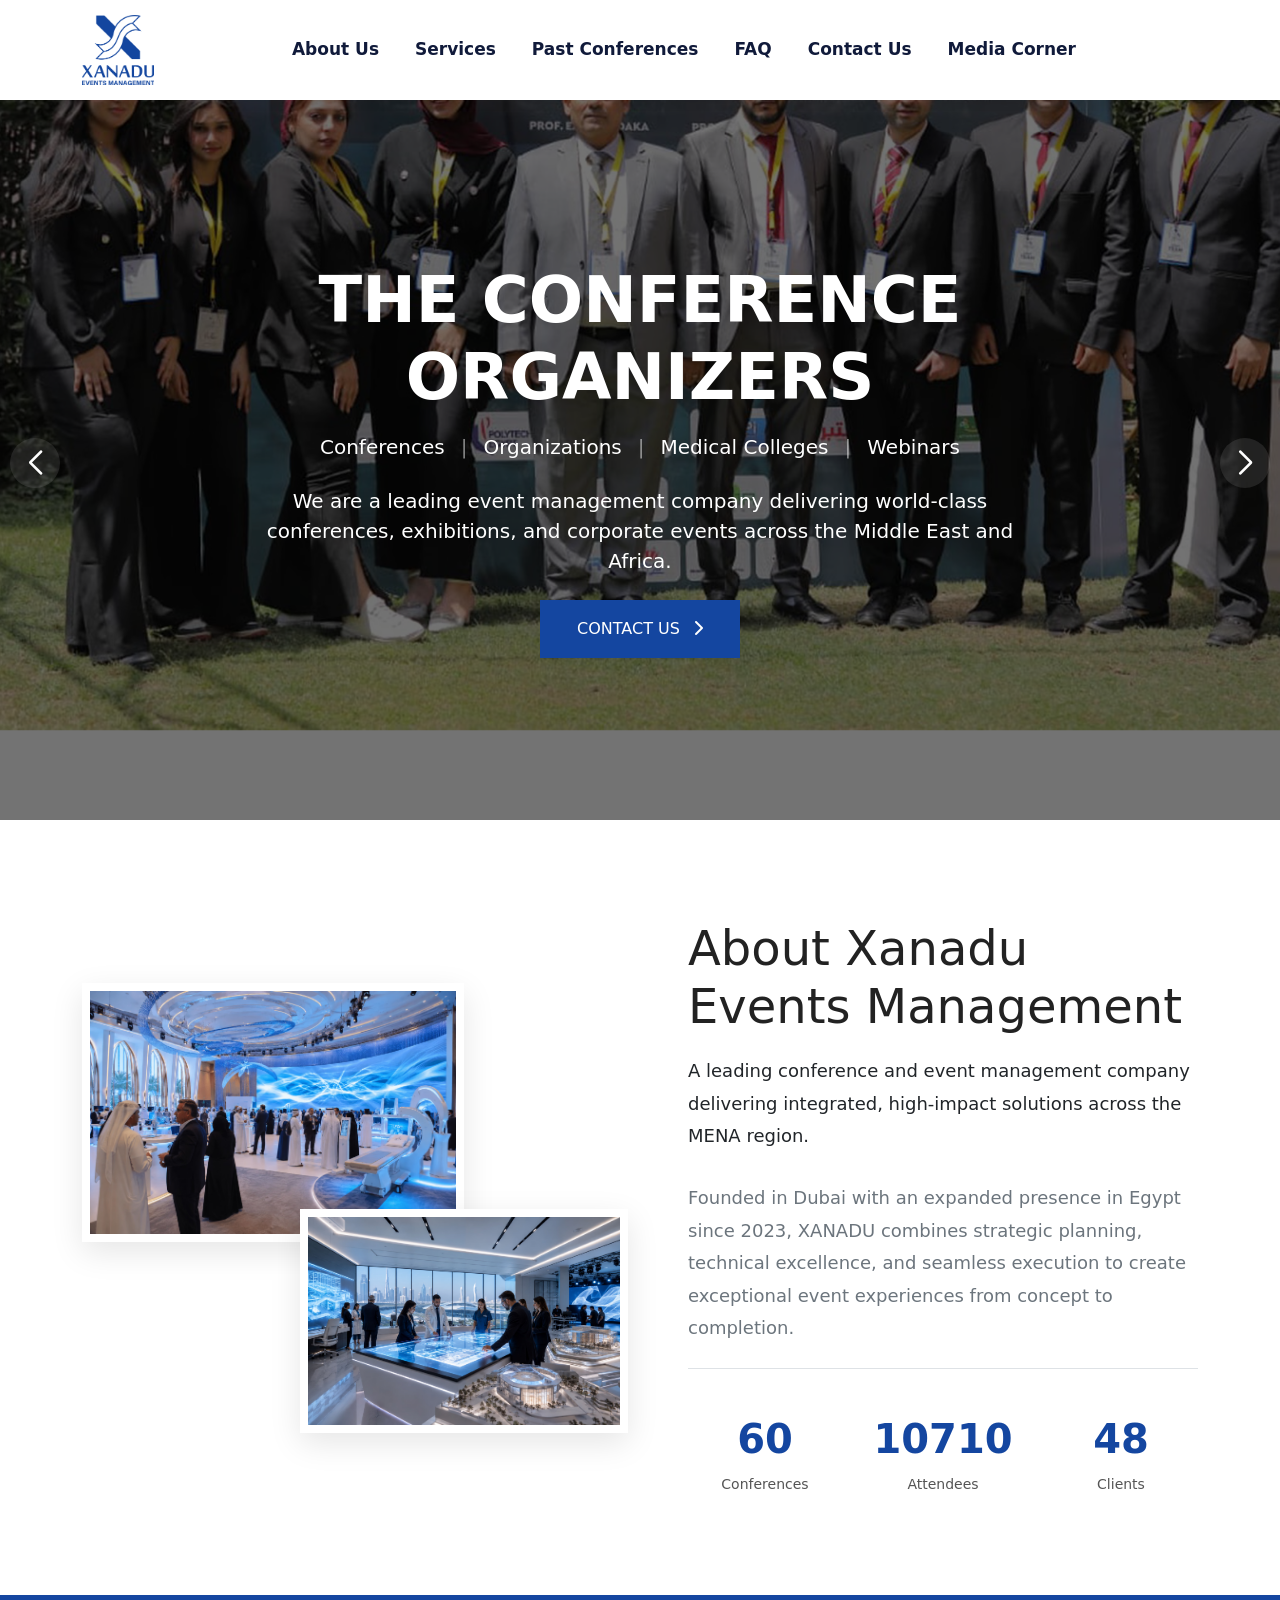
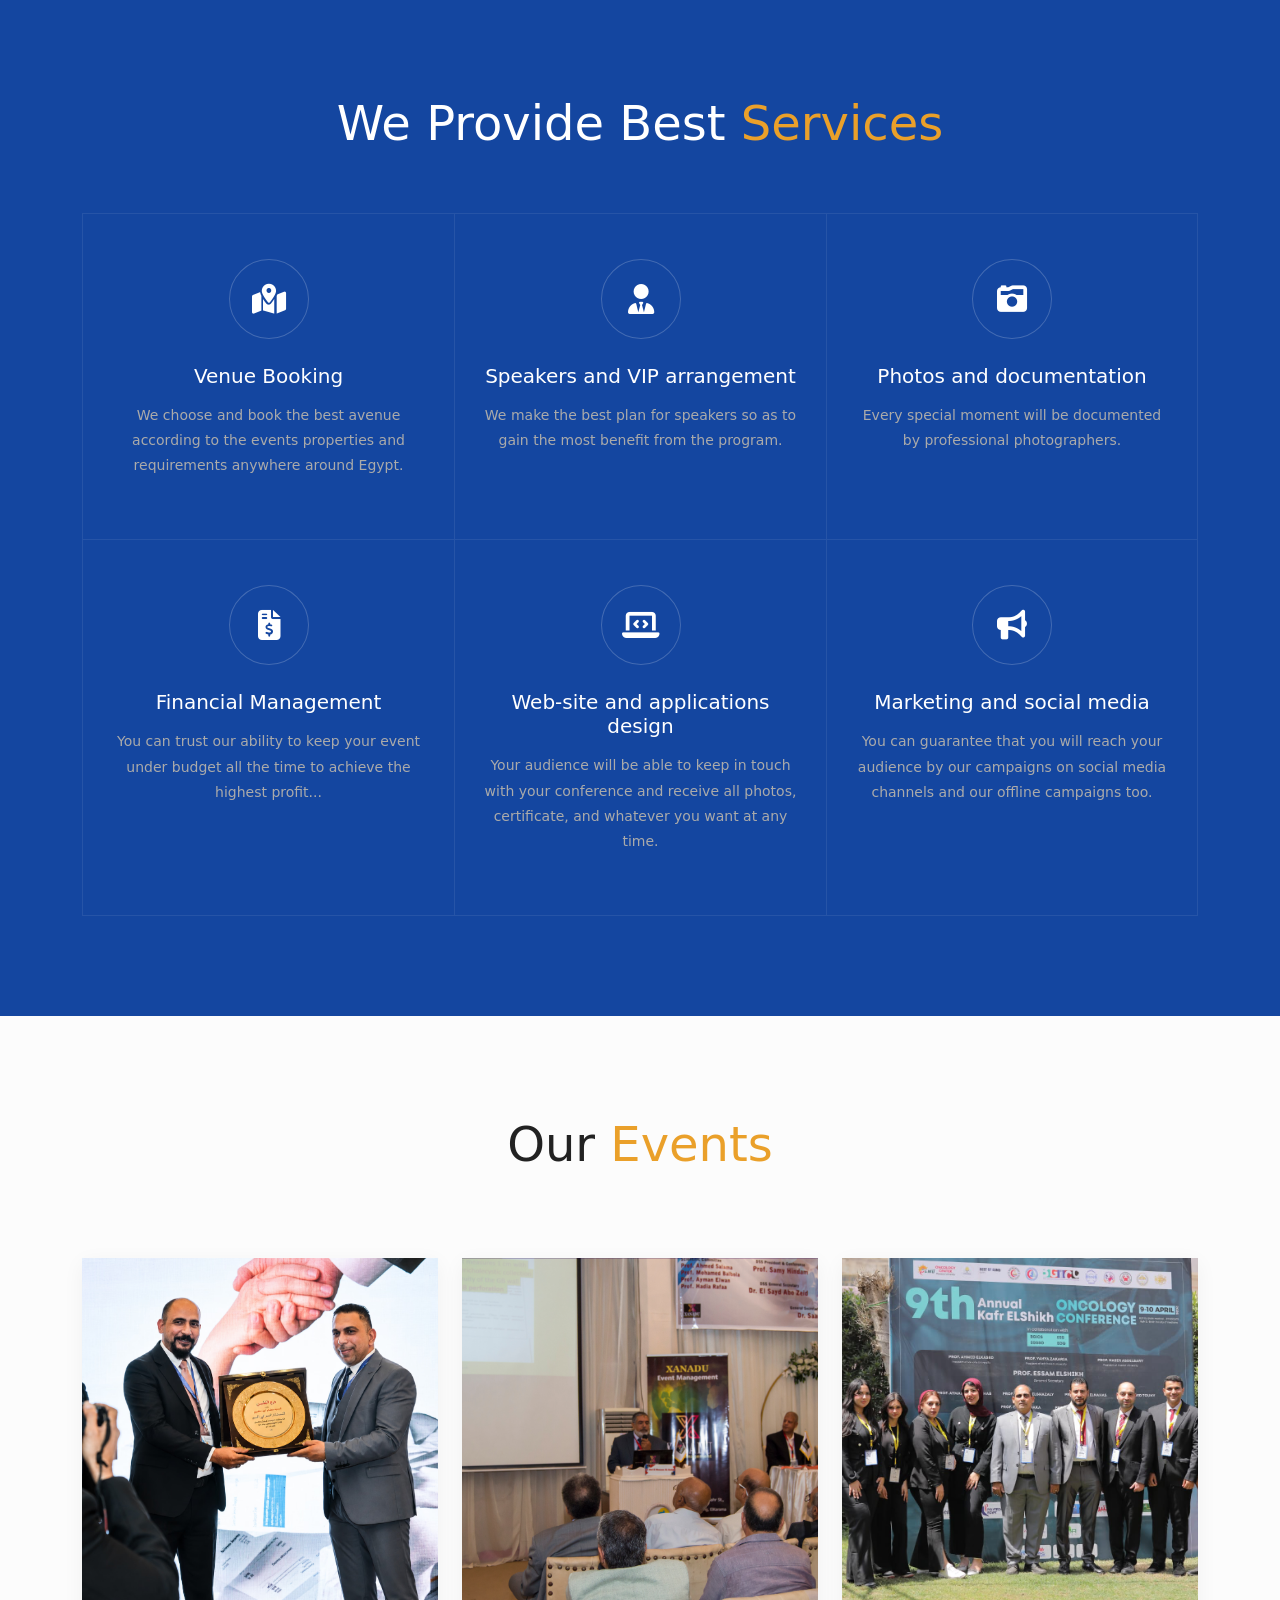
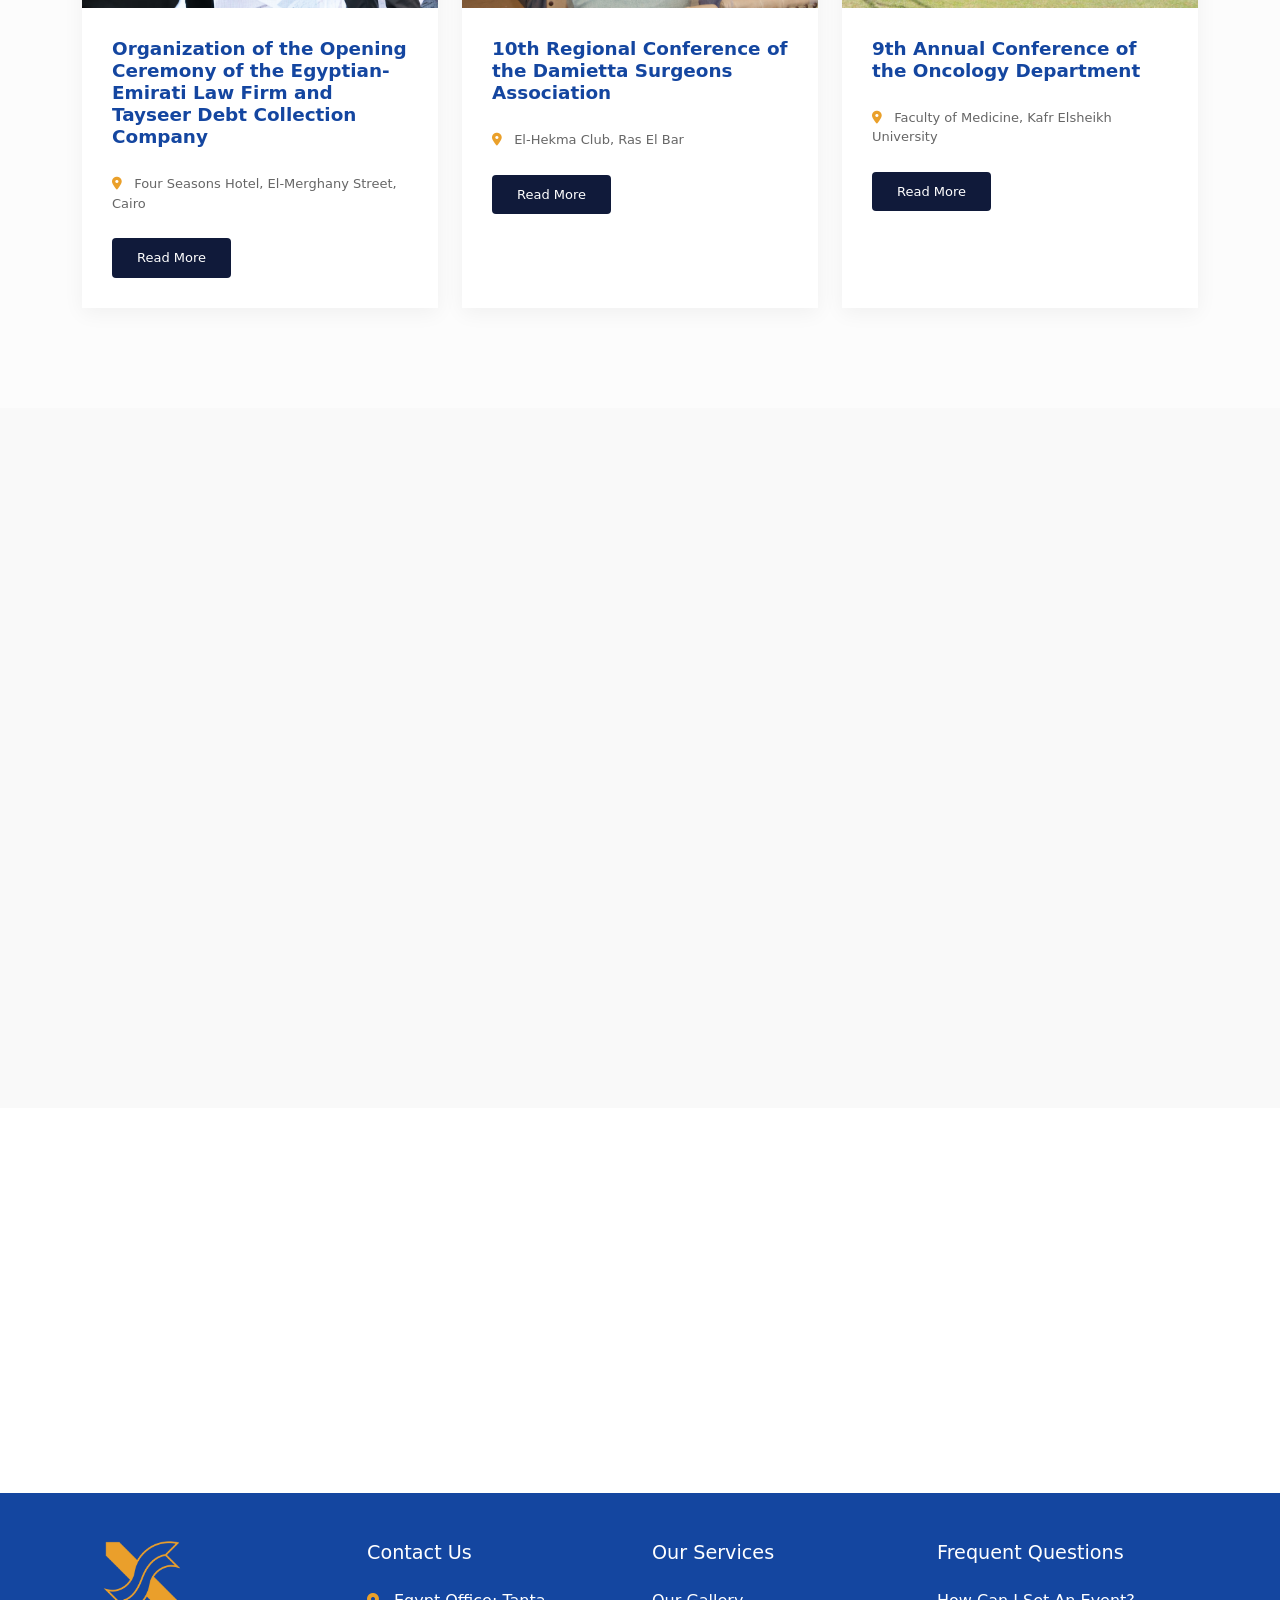
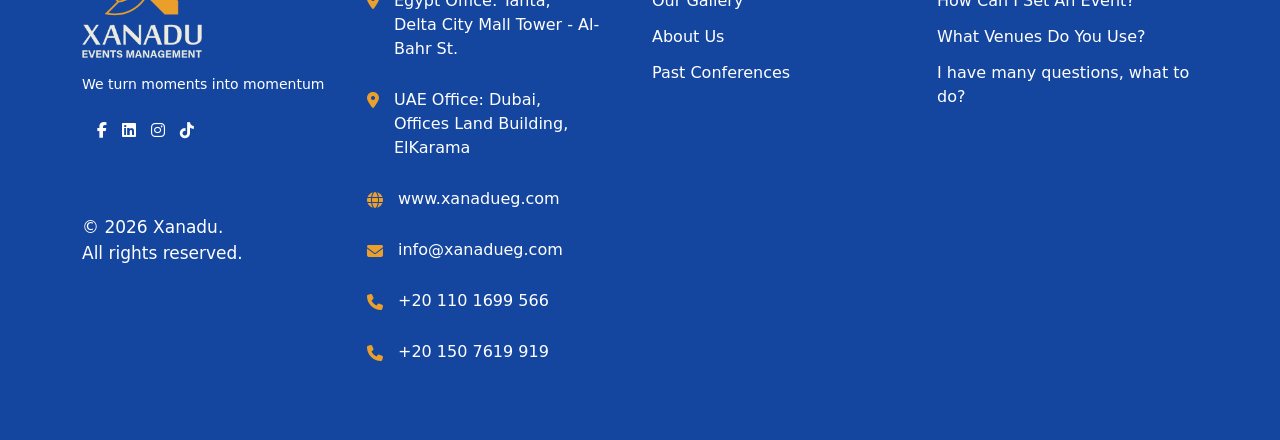
==== commit 1bd52e5f: "Add files via upload" ====
--- a/index.html
+++ b/index.html
@@ -1,820 +1,820 @@
-<!doctype html>
-<html lang="en">
-  <head>
-    <meta charset="UTF-8" />
-    <meta name="viewport" content="width=device-width, initial-scale=1.0" />
-    <title>Xanadu Events Management</title>
-    <link rel="icon" type="image/x-icon" href="/assets/logo xanadu.avai" />
-    <meta
-      name="description"
-      content="Xanadu Events Management is a leading event management company delivering world-class conferences, exhibitions, and corporate events across the Middle East and Africa. We offer a comprehensive range of services, including venue booking, rooms and flights booking, financial management, and more."
-    />
-
-    <!-- keywords -->
-    <meta
-      name="keywords"
-      content="Xanadu Events Management, conference management, event management, exhibition management, corporate events, Middle East, Africa, venue booking, rooms and flights booking, financial management, and more."
-    />
-
-    <!-- Bootstrap 5 CSS -->
-    <link
-      href="https://cdn.jsdelivr.net/npm/bootstrap@5.3.2/dist/css/bootstrap.min.css"
-      rel="stylesheet"
-    />
-
-    <!-- Font Awesome for Icons -->
-    <link
-      rel="stylesheet"
-      href="https://cdnjs.cloudflare.com/ajax/libs/font-awesome/6.4.2/css/all.min.css"
-    />
-
-    <!-- AOS Animation CSS -->
-    <link href="https://unpkg.com/aos@2.3.1/dist/aos.css" rel="stylesheet" />
-
-    <!-- Swiper CSS -->
-    <link
-      rel="stylesheet"
-      href="https://cdn.jsdelivr.net/npm/swiper@11/swiper-bundle.min.css"
-    />
-
-    <!-- Google Fonts -->
-    <link
-      href="https://fonts.googleapis.com/css2?family=Playfair+Display:ital,wght@0,400;0,600;0,700;1,400&family=Poppins:wght@300;400;500;600;700&display=swap"
-      rel="stylesheet"
-    />
-
-    <!-- ========================================== -->
-    <!-- بداية ملف الـ CSS (يمكنك نقله لملف style.css) -->
-    <link rel="stylesheet" href="style.css" />
-    <!-- ========================================== -->
-  </head>
-  <body>
-    <!-- Navbar -->
-    <nav class="navbar navbar-expand-lg sticky-top">
-      <div class="container">
-        <a class="navbar-brand" href="index.html">
-          <!-- Placeholder for Logo -->
-          <img src="assets/xanadu-Logo2.avai" alt="Arab Organizers Logo" />
-        </a>
-        <button
-          class="navbar-toggler"
-          type="button"
-          data-bs-toggle="collapse"
-          data-bs-target="#navbarNav"
-        >
-          <span class="navbar-toggler-icon"></span>
-        </button>
-        <div class="collapse navbar-collapse" id="navbarNav">
-          <ul class="navbar-nav mx-auto">
-            <li class="nav-item">
-              <a class="nav-link" href="about.html">About Us</a>
-            </li>
-            <li class="nav-item">
-              <a class="nav-link" href="services.html">Services</a>
-            </li>
-            <li class="nav-item">
-              <a class="nav-link" href="past-conferences.html"
-                >Past Conferences</a
-              >
-            </li>
-            <li class="nav-item">
-              <a class="nav-link" href="FAQ.html">FAQ</a>
-            </li>
-            <li class="nav-item">
-              <a class="nav-link" href="contact.html">Contact Us</a>
-            </li>
-            <li class="nav-item">
-              <a class="nav-link" href="media-corner.html">Media Corner</a>
-            </li>
-          </ul>
-        </div>
-      </div>
-    </nav>
-
-    <!-- Hero Section -->
-    <section class="hero-section">
-      <!-- Swiper Container for Hero -->
-      <div class="swiper heroSwiper">
-        <div class="swiper-wrapper">
-          <!-- Slide 1 (متطابق مع الفيديو) -->
-          <div class="swiper-slide">
-            <div
-              class="hero-bg1"
-              style="background-image: url(&quot;assets/hero1.avai&quot;)"
-            ></div>
-            <div class="hero-overlay"></div>
-            <div class="container hero-content text-center">
-              <h1 class="text-uppercase mb-3">The Conference Organizers</h1>
-              <div
-                class="subtitle-list mb-4 fs-5 d-flex justify-content-center flex-wrap gap-3"
-              >
-                <span>Conferences</span>
-                <span class="text-white-50">|</span>
-                <span>Organizations</span>
-                <span class="text-white-50">|</span>
-                <span>Medical Colleges</span>
-                <span class="text-white-50">|</span>
-                <span>Webinars</span>
-              </div>
-              <p class="lead mb-4 fw-light">
-                We are a leading event management company delivering world-class
-                conferences, exhibitions, and corporate events across the Middle
-                East and Africa.
-              </p>
-              <div class="mt-4 btn-wrap">
-                <a href="contact.html" class="btn btn-custom"
-                  >Contact Us <i class="fas fa-chevron-right ms-2"></i
-                ></a>
-              </div>
-            </div>
-          </div>
-
-          <!-- Slide 2 (متطابق مع الفيديو) -->
-          <div class="swiper-slide">
-            <div
-              class="hero-bg2"
-              style="background-image: url(&quot;assets/hero2.avai&quot;)"
-            ></div>
-            <div class="hero-overlay"></div>
-            <div class="container hero-content">
-              <h1 class="mb-3">
-                We <span style="color: var(--primary-gold)">Plan</span> Your
-                <br /><span style="color: var(--primary-gold)">Event</span>
-                From<br />Start to Finish.
-              </h1>
-              <p class="lead mb-4 fw-light">
-                We are a leading event management company delivering world-class
-                conferences, exhibitions, and corporate events across the Middle
-                East and Africa.
-              </p>
-              <div class="mt-4 btn-wrap">
-                <a href="contact.html" class="btn btn-custom"
-                  >Contact us <i class="fas fa-chevron-right ms-2"></i
-                ></a>
-              </div>
-            </div>
-          </div>
-
-          <!-- Slide 3 (متطابق مع الفيديو) -->
-          <div class="swiper-slide">
-            <div
-              class="hero-bg3"
-              style="background-image: url(&quot;assets/hero3.avai&quot;)"
-            ></div>
-            <div class="hero-overlay"></div>
-            <div class="container hero-content text-center">
-              <h1 class="text-uppercase mb-3">
-                Meeting, Event and Conference<br />Organization
-              </h1>
-              <p class="lead mb-4 fw-light">
-                We are a leading event management company delivering world-class
-                conferences, exhibitions, and corporate events across the Middle
-                East and Africa.
-              </p>
-              <div class="mt-4 btn-wrap">
-                <a href="contact.html" class="btn btn-custom me-3"
-                  >Contact us <i class="fas fa-chevron-right ms-2"></i
-                ></a>
-                <a href="about.html" class="btn btn-outline-custom">About Us</a>
-              </div>
-            </div>
-          </div>
-        </div>
-
-        <!-- Swiper Navigation Arrows -->
-        <div class="swiper-button-next"></div>
-        <div class="swiper-button-prev"></div>
-      </div>
-    </section>
-
-    <!-- About Section -->
-    <section class="about-section">
-      <div class="container">
-        <div class="row align-items-center">
-          <div class="col-lg-6 mb-5 mb-lg-0" data-aos="fade-right">
-            <div class="about-img-wrap">
-              <img src="assets/about1.avai" alt="Event Image 1" class="img-1" />
-              <img src="assets/about2.avai" alt="Event Image 2" class="img-2" />
-            </div>
-          </div>
-          <div class="col-lg-6 ps-lg-5" data-aos="fade-left">
-            <h2 class="section-title">About Xanadu Events Management</h2>
-            <p class="about-text fw-medium text-dark">
-              A leading conference and event management company delivering
-              integrated, high-impact solutions across the MENA region.
-            </p>
-            <p class="about-text pb-4 border-bottom">
-              Founded in Dubai with an expanded presence in Egypt since 2023,
-              XANADU combines strategic planning, technical excellence, and
-              seamless execution to create exceptional event experiences from
-              concept to completion.
-            </p>
-
-            <div class="row counter-box">
-              <div class="col-4">
-                <div class="counter-num" data-target="60">0</div>
-                <div class="counter-text">Conferences</div>
-              </div>
-              <div class="col-4">
-                <div class="counter-num" data-target="18000">0</div>
-                <div class="counter-text">Attendees</div>
-              </div>
-              <div class="col-4">
-                <div class="counter-num" data-target="48">0</div>
-                <div class="counter-text">Clients</div>
-              </div>
-            </div>
-          </div>
-        </div>
-      </div>
-    </section>
-
-    <!-- Services Section -->
-    <section class="services-section">
-      <div class="container">
-        <h2 class="section-title" data-aos="fade-up">
-          We Provide Best
-          <span style="color: var(--primary-gold)">Services</span>
-        </h2>
-        <div class="swiper servicesSwiper mt-5">
-          <div class="swiper-wrapper services-wrapper row g-0">
-            <!-- Service 1 -->
-            <div
-              class="swiper-slide col-md-4 col-sm-6 grid-col"
-              data-aos="fade-up"
-              data-aos-delay="100"
-            >
-              <div class="service-item-box">
-                <div class="service-icon-wrapper">
-                  <i class="fas fa-map-marked-alt service-icon"></i>
-                </div>
-                <h4 class="serif-font">Venue Booking</h4>
-                <p>
-                  We choose and book the best avenue according to the events
-                  properties and requirements anywhere around Egypt.
-                </p>
-              </div>
-            </div>
-            <!-- Service 2 -->
-            <div
-              class="swiper-slide col-md-4 col-sm-6 grid-col"
-              data-aos="fade-up"
-              data-aos-delay="200"
-            >
-              <div class="service-item-box">
-                <div class="service-icon-wrapper">
-                  <i class="fas fa-user-tie service-icon"></i>
-                </div>
-                <h4 class="serif-font">Speakers and VIP arrangement</h4>
-                <p>
-                  We make the best plan for speakers so as to gain the most
-                  benefit from the program.
-                </p>
-              </div>
-            </div>
-            <!-- Service 3 -->
-            <div
-              class="swiper-slide col-md-4 col-sm-6 grid-col"
-              data-aos="fade-up"
-              data-aos-delay="300"
-            >
-              <div class="service-item-box">
-                <div class="service-icon-wrapper">
-                  <i class="fas fa-camera-retro service-icon"></i>
-                </div>
-                <h4 class="serif-font">Photos and documentation</h4>
-                <p>
-                  Every special moment will be documented by professional
-                  photographers.
-                </p>
-              </div>
-            </div>
-            <!-- Service 4 -->
-            <div
-              class="swiper-slide col-md-4 col-sm-6 grid-col"
-              data-aos="fade-up"
-              data-aos-delay="400"
-            >
-              <div class="service-item-box">
-                <div class="service-icon-wrapper">
-                  <i class="fas fa-file-invoice-dollar service-icon"></i>
-                </div>
-                <h4 class="serif-font">Financial Management</h4>
-                <p>
-                  You can trust our ability to keep your event under budget all
-                  the time to achieve the highest profit...
-                </p>
-              </div>
-            </div>
-            <!-- Service 5 -->
-            <div
-              class="swiper-slide col-md-4 col-sm-6 grid-col"
-              data-aos="fade-up"
-              data-aos-delay="500"
-            >
-              <div class="service-item-box">
-                <div class="service-icon-wrapper">
-                  <i class="fas fa-laptop-code service-icon"></i>
-                </div>
-                <h4 class="serif-font">Web-site and applications design</h4>
-                <p>
-                  Your audience will be able to keep in touch with your
-                  conference and receive all photos, certificate, and whatever
-                  you want at any time.
-                </p>
-              </div>
-            </div>
-            <!-- Service 6 -->
-            <div
-              class="swiper-slide col-md-4 col-sm-6 grid-col"
-              data-aos="fade-up"
-              data-aos-delay="600"
-            >
-              <div class="service-item-box">
-                <div class="service-icon-wrapper">
-                  <i class="fas fa-bullhorn service-icon"></i>
-                </div>
-                <h4 class="serif-font">Marketing and social media</h4>
-                <p>
-                  You can guarantee that you will reach your audience by our
-                  campaigns on social media channels and our offline campaigns
-                  too.
-                </p>
-              </div>
-            </div>
-          </div>
-          <div class="swiper-pagination mt-4 position-relative"></div>
-        </div>
-      </div>
-    </section>
-
-    <!-- Events Section -->
-    <section class="events-section">
-      <div class="container">
-        <h2 class="section-title" data-aos="fade-up">
-          Our <span>Events</span>
-        </h2>
-
-        <div class="events-swiper-wrapper">
-          <div class="row g-4 mt-4" id="events-row">
-            <!-- Event 1 -->
-            <div
-              class="col-lg-4 col-md-6"
-              data-aos="fade-up"
-              data-aos-delay="300"
-            >
-              <div class="card event-card">
-                <img
-                  src="assets/Tayseer/t4.avai"
-                  class="card-img-top"
-                  alt="Event Flyer"
-                />
-                <div class="card-body">
-                  <div class="d-flex mb-3">
-                    <!-- <div class="event-date">20<span>OCT</span></div> -->
-                    <div>
-                      <h5 class="event-title">
-                        Organization of the Opening Ceremony of the
-                        Egyptian-Emirati Law Firm and Tayseer Debt Collection
-                        Company
-                      </h5>
-                    </div>
-                  </div>
-                  <!-- <p class="event-desc">
-                  5th SOH Annual Scientific Conference 20 26
-                </p> -->
-                  <div class="event-location">
-                    <i class="fas fa-map-marker-alt"></i> Four Seasons Hotel,
-                    El-Merghany Street, Cairo
-                  </div>
-                  <a href="conference-details.html" class="btn-read-more"
-                    >Read More</a
-                  >
-                </div>
-              </div>
-            </div>
-
-            <!-- Event 2 -->
-            <div
-              class="col-lg-4 col-md-6"
-              data-aos="fade-up"
-              data-aos-delay="100"
-            >
-              <div class="card event-card">
-                <img
-                  src="assets/10th Regional Conference of the Damietta Surgeons Association/1.avai"
-                  class="card-img-top"
-                  alt="Event Flyer"
-                />
-                <div class="card-body">
-                  <div class="d-flex mb-3">
-                    <!-- <div class="event-date">19<span>MAY</span></div> -->
-                    <div>
-                      <h5 class="event-title">
-                        10th Regional Conference of the Damietta Surgeons
-                        Association
-                      </h5>
-                    </div>
-                  </div>
-                  <!-- <p class="event-desc">
-                  PHARMACIST POLICE CONFERENCE (PPC) & Workshop Registration
-                  Click Here
-                </p> -->
-                  <div class="event-location">
-                    <i class="fas fa-map-marker-alt"></i> El-Hekma Club, Ras El
-                    Bar
-                  </div>
-                  <a href="conference-details.html" class="btn-read-more"
-                    >Read More</a
-                  >
-                </div>
-              </div>
-            </div>
-
-            <!-- Event 3 -->
-            <div
-              class="col-lg-4 col-md-6"
-              data-aos="fade-up"
-              data-aos-delay="200"
-            >
-              <div class="card event-card">
-                <img
-                  src="assets/9th Annual Conference of the Oncology Department/9.avai"
-                  class="card-img-top"
-                  alt="Event Flyer"
-                />
-                <div class="card-body">
-                  <div class="d-flex mb-3">
-                    <!-- <div class="event-date">03<span>JUN</span></div> -->
-                    <div>
-                      <h5 class="event-title">
-                        9th Annual Conference of the Oncology Department
-                      </h5>
-                    </div>
-                  </div>
-                  <!-- <p class="event-desc">Hilton Cairo Heliopolis</p> -->
-                  <div class="event-location">
-                    <i class="fas fa-map-marker-alt"></i> Faculty of Medicine,
-                    Kafr Elsheikh University
-                  </div>
-                  <a href="conference-details.html" class="btn-read-more"
-                    >Read More</a
-                  >
-                </div>
-              </div>
-            </div>
-          </div>
-        </div>
-      </div>
-    </section>
-
-    <!-- Testimonial Section -->
-    <section class="testimonial-section">
-      <div class="container">
-        <div class="testi-wrapper">
-          <div class="testi-img" data-aos="fade-right">
-            <img src="assets/review.avai" alt="Concert/Event" />
-          </div>
-          <div class="testi-content" data-aos="fade-left">
-            <h5>Testimonal</h5>
-            <h2>Clients feedback</h2>
-
-            <div class="swiper testimonialSwiper">
-              <div class="swiper-wrapper">
-                <!-- Slide 1 -->
-                <div class="swiper-slide">
-                  <div class="client-info mt-4">
-                    <img
-                      src="assets/Dr. Mohamed Elshafei.avai"
-                      alt="Prof. Samir Shehata"
-                    />
-                    <div>
-                      <h6>Dr. Mohamed Elshafei</h6>
-                      <p>Consultant in Ophthalmology</p>
-                    </div>
-                  </div>
-                  <p class="quote-text">
-                    Thank you so much to Xanadu Company for your tremendous
-                    effort
-                  </p>
-                </div>
-
-                <!-- Slide 2 -->
-                <div class="swiper-slide">
-                  <div class="client-info mt-4">
-                    <img
-                      src="assets/Dr. Mustafa Wali.avai"
-                      alt="Dr. Sarah Ahmed"
-                    />
-                    <div>
-                      <h6>Dr. Mustafa Wali</h6>
-                      <p>Consultant in Ophthalmology</p>
-                    </div>
-                  </div>
-                  <p class="quote-text">
-                    Honestly, it's a great effort and well-organized. I'm truly
-                    proud. And I look forward to the next one, God willing.
-                  </p>
-                </div>
-
-                <!-- Slide 3 -->
-                <div class="swiper-slide">
-                  <div class="client-info mt-4">
-                    <img
-                      src="assets/Dr. Mayada Ali.avai"
-                      alt="Mr. Ahmed Hassan"
-                    />
-                    <div>
-                      <h6>Dr. Mayada Ali</h6>
-                      <p>Consultant and teacher of ophthalmology</p>
-                    </div>
-                  </div>
-                  <p class="quote-text">
-                    Thank you so much, and I hope to see you next year, God
-                    willing.
-                  </p>
-                </div>
-              </div>
-              <div class="swiper-pagination mt-4 position-relative"></div>
-            </div>
-            <i class="fas fa-quote-right quote-icon"></i>
-          </div>
-        </div>
-      </div>
-    </section>
-
-    <!-- Clients Section -->
-    <section class="clients-section">
-      <div class="container">
-        <h2 class="section-title serif-font" data-aos="zoom-in">
-          Our <span>Clients</span>
-        </h2>
-
-        <!-- Swiper Container for Clients -->
-        <div
-          class="swiper clientsSwiper mt-5"
-          data-aos="fade-up"
-          data-aos-delay="100"
-        >
-          <div class="swiper-wrapper">
-            <div class="swiper-slide client-logo">
-              <img src="assets/1.avai" alt="Sanofi" />
-            </div>
-            <div class="swiper-slide client-logo">
-              <img src="assets/2.avai" alt="AstraZeneca" />
-            </div>
-            <div class="swiper-slide client-logo">
-              <img src="assets/3.avai" alt="Bayer" />
-            </div>
-            <div class="swiper-slide client-logo">
-              <img src="assets/4.avai" alt="BMS" />
-            </div>
-            <div class="swiper-slide client-logo">
-              <img src="assets/5.avai" alt="Novartis" />
-            </div>
-            <div class="swiper-slide client-logo">
-              <img src="assets/6.avai" alt="Pfizer" />
-            </div>
-            <div class="swiper-slide client-logo">
-              <img src="assets/7.avai" alt="Roche" />
-            </div>
-            <div class="swiper-slide client-logo">
-              <img src="assets/8.avai" alt="Sanofi" />
-            </div>
-            <div class="swiper-slide client-logo">
-              <img src="assets/9.avai" alt="AstraZeneca" />
-            </div>
-            <div class="swiper-slide client-logo">
-              <img src="assets/10.avai" alt="Bayer" />
-            </div>
-            <div class="swiper-slide client-logo">
-              <img src="assets/11.avai" alt="BMS" />
-            </div>
-            <div class="swiper-slide client-logo">
-              <img src="assets/12.avai" alt="Novartis" />
-            </div>
-            <div class="swiper-slide client-logo">
-              <img src="assets/13.avai" alt="Pfizer" />
-            </div>
-            <div class="swiper-slide client-logo">
-              <img src="assets/14.avai" alt="Roche" />
-            </div>
-            <div class="swiper-slide client-logo">
-              <img src="assets/15.avai" alt="Roche" />
-            </div>
-            <div class="swiper-slide client-logo">
-              <img src="assets/16.avai" alt="Roche" />
-            </div>
-            <div class="swiper-slide client-logo">
-              <img src="assets/17.avai" alt="Roche" />
-            </div>
-            <div class="swiper-slide client-logo">
-              <img src="assets/18.avai" alt="Roche" />
-            </div>
-            <div class="swiper-slide client-logo">
-              <img src="assets/19.avai" alt="Roche" />
-            </div>
-            <div class="swiper-slide client-logo">
-              <img src="assets/20.avai" alt="Roche" />
-            </div>
-            <div class="swiper-slide client-logo">
-              <img src="assets/21.avai" alt="Roche" />
-            </div>
-            <div class="swiper-slide client-logo">
-              <img src="assets/22.avai" alt="Roche" />
-            </div>
-            <div class="swiper-slide client-logo">
-              <img src="assets/23.avai" alt="Roche" />
-            </div>
-            <div class="swiper-slide client-logo">
-              <img src="assets/24.avai" alt="Roche" />
-            </div>
-            <div class="swiper-slide client-logo">
-              <img src="assets/25.avai" alt="Sanofi" />
-            </div>
-            <div class="swiper-slide client-logo">
-              <img src="assets/26.avai" alt="AstraZeneca" />
-            </div>
-            <div class="swiper-slide client-logo">
-              <img src="assets/27.avai" alt="Bayer" />
-            </div>
-            <div class="swiper-slide client-logo">
-              <img src="assets/28.avai" alt="BMS" />
-            </div>
-            <div class="swiper-slide client-logo">
-              <img src="assets/29.avai" alt="Novartis" />
-            </div>
-            <div class="swiper-slide client-logo">
-              <img src="assets/30.avai" alt="Pfizer" />
-            </div>
-            <div class="swiper-slide client-logo">
-              <img src="assets/31.avai" alt="Roche" />
-            </div>
-            <div class="swiper-slide client-logo">
-              <img src="assets/32.avai" alt="Sanofi" />
-            </div>
-            <div class="swiper-slide client-logo">
-              <img src="assets/33.avai" alt="AstraZeneca" />
-            </div>
-            <div class="swiper-slide client-logo">
-              <img src="assets/34.avai" alt="Bayer" />
-            </div>
-            <div class="swiper-slide client-logo">
-              <img src="assets/35.avai" alt="BMS" />
-            </div>
-            <div class="swiper-slide client-logo">
-              <img src="assets/36.avai" alt="Novartis" />
-            </div>
-            <div class="swiper-slide client-logo">
-              <img src="assets/37.avai" alt="Pfizer" />
-            </div>
-            <div class="swiper-slide client-logo">
-              <img src="assets/38.avai" alt="Roche" />
-            </div>
-            <div class="swiper-slide client-logo">
-              <img src="assets/39.avai" alt="Roche" />
-            </div>
-            <div class="swiper-slide client-logo">
-              <img src="assets/40.avai" alt="Roche" />
-            </div>
-            <div class="swiper-slide client-logo">
-              <img src="assets/41.avai" alt="Roche" />
-            </div>
-            <div class="swiper-slide client-logo">
-              <img src="assets/42.avai" alt="Roche" />
-            </div>
-            <div class="swiper-slide client-logo">
-              <img src="assets/43.avai" alt="Roche" />
-            </div>
-            <div class="swiper-slide client-logo">
-              <img src="assets/44.avai" alt="Roche" />
-            </div>
-            <div class="swiper-slide client-logo">
-              <img src="assets/45.avai" alt="Roche" />
-            </div>
-            <div class="swiper-slide client-logo">
-              <img src="assets/46.avai" alt="Roche" />
-            </div>
-            <div class="swiper-slide client-logo">
-              <img src="assets/47.avai" alt="Roche" />
-            </div>
-            <div class="swiper-slide client-logo">
-              <img src="assets/48.avai" alt="Roche" />
-            </div>
-          </div>
-        </div>
-      </div>
-    </section>
-
-    <!-- Footer -->
-
-    <footer class="footer pt-5 pb-4">
-      <div class="container">
-        <div class="row align-items-start">
-          <!-- Column 1: Logo, Text, Socials & Copyright -->
-          <div class="col-lg-3 col-md-6 mb-lg-5 mb-3 d-flex flex-column h-100">
-            <div>
-              <img
-                src="assets/xanadu-Logo.avai"
-                alt="Logo"
-                class="footer-logo mb-3"
-                style="max-width: 120px"
-              />
-              <p
-                class="mb-4"
-                style="font-size: 14px; max-width: 250px; color: white"
-              >
-                We turn moments into momentum
-              </p>
-              <!-- Social Icons -->
-              <div class="footer-social d-flex mb-lg-5">
-                <a href="https://www.facebook.com/Xanadu.event"
-                  ><i class="fab fa-facebook-f" style="color: white"></i
-                ></a>
-                <a href="#"
-                  ><i class="fab fa-linkedin" style="color: white"></i
-                ></a>
-                <a href="#"
-                  ><i class="fab fa-instagram" style="color: white"></i
-                ></a>
-                <a href="#"
-                  ><i class="fab fa-tiktok" style="color: white"></i
-                ></a>
-              </div>
-            </div>
-            <!-- Copyright stays at bottom -->
-            <div class="mt-auto pt-4">
-              <p class="mb-0" style="font-size: 17px; color: white">
-                © 2026 Xanadu.<br />All rights reserved.
-              </p>
-            </div>
-          </div>
-
-          <!-- Column 2: Contact Us -->
-          <div class="col-lg-3 col-md-6 mb-4">
-            <h4>Contact Us</h4>
-            <ul class="footer-links footer-contact flex-column">
-              <li class="d-flex align-items-start">
-                <i class="fas fa-map-marker-alt mt-1"></i>
-                <span
-                  >Egypt Office: Tanta,<br />
-                  Delta City Mall Tower - Al-Bahr St.</span
-                >
-              </li>
-              <li class="d-flex align-items-start">
-                <i class="fas fa-map-marker-alt mt-1"></i>
-                <span
-                  >UAE Office: Dubai,<br />
-                  Offices Land Building, ElKarama</span
-                >
-              </li>
-              <li><i class="fas fa-globe"></i> www.xanadueg.com</li>
-              <li><i class="fas fa-envelope"></i> info@xanadueg.com</li>
-              <li><i class="fas fa-phone"></i> +20 110 1699 566</li>
-              <li><i class="fas fa-phone"></i> +20 150 7619 919</li>
-            </ul>
-          </div>
-
-          <!-- Column 3: Our Services -->
-          <div class="footer-services col-lg-3 col-md-6 mb-4">
-            <h4>Our Services</h4>
-            <ul class="footer-links">
-              <li><a href="media-corner.html">Our Gallery</a></li>
-              <li><a href="about.html">About Us</a></li>
-              <li><a href="past-conferences.html">Past Conferences</a></li>
-            </ul>
-          </div>
-
-          <!-- Column 4: Frequent Questions -->
-          <div class="footer-faq col-lg-3 col-md-6 mb-4">
-            <h4>Frequent Questions</h4>
-            <ul class="footer-links">
-              <li><a href="FAQ.html">How Can I Set An Event?</a></li>
-              <li><a href="FAQ.html">What Venues Do You Use?</a></li>
-              <li><a href="FAQ.html">I have many questions, what to do?</a></li>
-            </ul>
-          </div>
-        </div>
-      </div>
-    </footer>
-
-    <!-- Scroll to Top Button -->
-    <a href="#" class="scroll-top" id="scrollTop">
-      <i class="fas fa-chevron-up"></i>
-    </a>
-
-    <!-- Bootstrap 5 JS Bundle -->
-    <script src="https://cdn.jsdelivr.net/npm/bootstrap@5.3.2/dist/js/bootstrap.bundle.min.js"></script>
-
-    <!-- AOS Animation JS -->
-    <script src="https://unpkg.com/aos@2.3.1/dist/aos.js"></script>
-
-    <!-- Swiper JS -->
-    <script src="https://cdn.jsdelivr.net/npm/swiper@11/swiper-bundle.min.js"></script>
-
-    <!-- ========================================== -->
-    <!-- بداية ملف الـ JS (يمكنك نقله لملف main.js) -->
-    <script src="main.js"></script>
-    <!-- ========================================== -->
-  </body>
-</html>
+<!doctype html>
+<html lang="en">
+  <head>
+    <meta charset="UTF-8" />
+    <meta name="viewport" content="width=device-width, initial-scale=1.0" />
+    <title>Xanadu Events Management</title>
+    <link rel="icon" type="image/x-icon" href="/assets/logo xanadu.avai" />
+    <meta
+      name="description"
+      content="Xanadu Events Management is a leading event management company delivering world-class conferences, exhibitions, and corporate events across the Middle East and Africa. We offer a comprehensive range of services, including venue booking, rooms and flights booking, financial management, and more."
+    />
+
+    <!-- keywords -->
+    <meta
+      name="keywords"
+      content="Xanadu Events Management, conference management, event management, exhibition management, corporate events, Middle East, Africa, venue booking, rooms and flights booking, financial management, and more."
+    />
+
+    <!-- Bootstrap 5 CSS -->
+    <link
+      href="https://cdn.jsdelivr.net/npm/bootstrap@5.3.2/dist/css/bootstrap.min.css"
+      rel="stylesheet"
+    />
+
+    <!-- Font Awesome for Icons -->
+    <link
+      rel="stylesheet"
+      href="https://cdnjs.cloudflare.com/ajax/libs/font-awesome/6.4.2/css/all.min.css"
+    />
+
+    <!-- AOS Animation CSS -->
+    <link href="https://unpkg.com/aos@2.3.1/dist/aos.css" rel="stylesheet" />
+
+    <!-- Swiper CSS -->
+    <link
+      rel="stylesheet"
+      href="https://cdn.jsdelivr.net/npm/swiper@11/swiper-bundle.min.css"
+    />
+
+    <!-- Google Fonts -->
+    <link
+      href="https://fonts.googleapis.com/css2?family=Playfair+Display:ital,wght@0,400;0,600;0,700;1,400&family=Poppins:wght@300;400;500;600;700&display=swap"
+      rel="stylesheet"
+    />
+
+    <!-- ========================================== -->
+    <!-- بداية ملف الـ CSS (يمكنك نقله لملف style.css) -->
+    <link rel="stylesheet" href="style.css" />
+    <!-- ========================================== -->
+  </head>
+  <body>
+    <!-- Navbar -->
+    <nav class="navbar navbar-expand-lg sticky-top">
+      <div class="container">
+        <a class="navbar-brand" href="index.html">
+          <!-- Placeholder for Logo -->
+          <img src="assets/xanadu-Logo2.avai" alt="Arab Organizers Logo" />
+        </a>
+        <button
+          class="navbar-toggler"
+          type="button"
+          data-bs-toggle="collapse"
+          data-bs-target="#navbarNav"
+        >
+          <span class="navbar-toggler-icon"></span>
+        </button>
+        <div class="collapse navbar-collapse" id="navbarNav">
+          <ul class="navbar-nav mx-auto">
+            <li class="nav-item">
+              <a class="nav-link" href="about.html">About Us</a>
+            </li>
+            <li class="nav-item">
+              <a class="nav-link" href="services.html">Services</a>
+            </li>
+            <li class="nav-item">
+              <a class="nav-link" href="past-conferences.html"
+                >Past Conferences</a
+              >
+            </li>
+            <li class="nav-item">
+              <a class="nav-link" href="FAQ.html">FAQ</a>
+            </li>
+            <li class="nav-item">
+              <a class="nav-link" href="contact.html">Contact Us</a>
+            </li>
+            <li class="nav-item">
+              <a class="nav-link" href="media-corner.html">Media Corner</a>
+            </li>
+          </ul>
+        </div>
+      </div>
+    </nav>
+
+    <!-- Hero Section -->
+    <section class="hero-section">
+      <!-- Swiper Container for Hero -->
+      <div class="swiper heroSwiper">
+        <div class="swiper-wrapper">
+          <!-- Slide 1 (متطابق مع الفيديو) -->
+          <div class="swiper-slide">
+            <div
+              class="hero-bg1"
+              style="background-image: url(&quot;assets/hero1.avai&quot;)"
+            ></div>
+            <div class="hero-overlay"></div>
+            <div class="container hero-content text-center">
+              <h1 class="text-uppercase mb-3">The Conference Organizers</h1>
+              <div
+                class="subtitle-list mb-4 fs-5 d-flex justify-content-center flex-wrap gap-3"
+              >
+                <span>Conferences</span>
+                <span class="text-white-50">|</span>
+                <span>Organizations</span>
+                <span class="text-white-50">|</span>
+                <span>Medical Colleges</span>
+                <span class="text-white-50">|</span>
+                <span>Webinars</span>
+              </div>
+              <p class="lead mb-4 fw-light">
+                We are a leading event management company delivering world-class
+                conferences, exhibitions, and corporate events across the Middle
+                East and Africa.
+              </p>
+              <div class="mt-4 btn-wrap">
+                <a href="contact.html" class="btn btn-custom"
+                  >Contact Us <i class="fas fa-chevron-right ms-2"></i
+                ></a>
+              </div>
+            </div>
+          </div>
+
+          <!-- Slide 2 (متطابق مع الفيديو) -->
+          <div class="swiper-slide">
+            <div
+              class="hero-bg2"
+              style="background-image: url(&quot;assets/hero2.avai&quot;)"
+            ></div>
+            <div class="hero-overlay"></div>
+            <div class="container hero-content">
+              <h1 class="mb-3">
+                We <span style="color: var(--primary-gold)">Plan</span> Your
+                <br /><span style="color: var(--primary-gold)">Event</span>
+                From<br />Start to Finish.
+              </h1>
+              <p class="lead mb-4 fw-light">
+                We are a leading event management company delivering world-class
+                conferences, exhibitions, and corporate events across the Middle
+                East and Africa.
+              </p>
+              <div class="mt-4 btn-wrap">
+                <a href="contact.html" class="btn btn-custom"
+                  >Contact us <i class="fas fa-chevron-right ms-2"></i
+                ></a>
+              </div>
+            </div>
+          </div>
+
+          <!-- Slide 3 (متطابق مع الفيديو) -->
+          <div class="swiper-slide">
+            <div
+              class="hero-bg3"
+              style="background-image: url(&quot;assets/hero3.avai&quot;)"
+            ></div>
+            <div class="hero-overlay"></div>
+            <div class="container hero-content text-center">
+              <h1 class="text-uppercase mb-3">
+                Meeting, Event and Conference<br />Organization
+              </h1>
+              <p class="lead mb-4 fw-light">
+                We are a leading event management company delivering world-class
+                conferences, exhibitions, and corporate events across the Middle
+                East and Africa.
+              </p>
+              <div class="mt-4 btn-wrap">
+                <a href="contact.html" class="btn btn-custom me-3"
+                  >Contact us <i class="fas fa-chevron-right ms-2"></i
+                ></a>
+                <a href="about.html" class="btn btn-outline-custom">About Us</a>
+              </div>
+            </div>
+          </div>
+        </div>
+
+        <!-- Swiper Navigation Arrows -->
+        <div class="swiper-button-next"></div>
+        <div class="swiper-button-prev"></div>
+      </div>
+    </section>
+
+    <!-- About Section -->
+    <section class="about-section">
+      <div class="container">
+        <div class="row align-items-center">
+          <div class="col-lg-6 mb-5 mb-lg-0" data-aos="fade-right">
+            <div class="about-img-wrap">
+              <img src="assets/about1.avai" alt="Event Image 1" class="img-1" />
+              <img src="assets/about2.avai" alt="Event Image 2" class="img-2" />
+            </div>
+          </div>
+          <div class="col-lg-6 ps-lg-5" data-aos="fade-left">
+            <h2 class="section-title">About Xanadu Events Management</h2>
+            <p class="about-text fw-medium text-dark">
+              A leading conference and event management company delivering
+              integrated, high-impact solutions across the MENA region.
+            </p>
+            <p class="about-text pb-4 border-bottom">
+              Founded in Dubai with an expanded presence in Egypt since 2023,
+              XANADU combines strategic planning, technical excellence, and
+              seamless execution to create exceptional event experiences from
+              concept to completion.
+            </p>
+
+            <div class="row counter-box">
+              <div class="col-4">
+                <div class="counter-num" data-target="60">0</div>
+                <div class="counter-text">Conferences</div>
+              </div>
+              <div class="col-4">
+                <div class="counter-num" data-target="18000">0</div>
+                <div class="counter-text">Attendees</div>
+              </div>
+              <div class="col-4">
+                <div class="counter-num" data-target="48">0</div>
+                <div class="counter-text">Clients</div>
+              </div>
+            </div>
+          </div>
+        </div>
+      </div>
+    </section>
+
+    <!-- Services Section -->
+    <section class="services-section">
+      <div class="container">
+        <h2 class="section-title" data-aos="fade-up">
+          We Provide Best
+          <span style="color: var(--primary-gold)">Services</span>
+        </h2>
+        <div class="swiper servicesSwiper mt-5">
+          <div class="swiper-wrapper services-wrapper row g-0">
+            <!-- Service 1 -->
+            <div
+              class="swiper-slide col-md-4 col-sm-6 grid-col"
+              data-aos="fade-up"
+              data-aos-delay="100"
+            >
+              <div class="service-item-box">
+                <div class="service-icon-wrapper">
+                  <i class="fas fa-map-marked-alt service-icon"></i>
+                </div>
+                <h4 class="serif-font">Venue Booking</h4>
+                <p>
+                  We choose and book the best avenue according to the events
+                  properties and requirements anywhere around Egypt.
+                </p>
+              </div>
+            </div>
+            <!-- Service 2 -->
+            <div
+              class="swiper-slide col-md-4 col-sm-6 grid-col"
+              data-aos="fade-up"
+              data-aos-delay="200"
+            >
+              <div class="service-item-box">
+                <div class="service-icon-wrapper">
+                  <i class="fas fa-user-tie service-icon"></i>
+                </div>
+                <h4 class="serif-font">Speakers and VIP arrangement</h4>
+                <p>
+                  We make the best plan for speakers so as to gain the most
+                  benefit from the program.
+                </p>
+              </div>
+            </div>
+            <!-- Service 3 -->
+            <div
+              class="swiper-slide col-md-4 col-sm-6 grid-col"
+              data-aos="fade-up"
+              data-aos-delay="300"
+            >
+              <div class="service-item-box">
+                <div class="service-icon-wrapper">
+                  <i class="fas fa-camera-retro service-icon"></i>
+                </div>
+                <h4 class="serif-font">Photos and documentation</h4>
+                <p>
+                  Every special moment will be documented by professional
+                  photographers.
+                </p>
+              </div>
+            </div>
+            <!-- Service 4 -->
+            <div
+              class="swiper-slide col-md-4 col-sm-6 grid-col"
+              data-aos="fade-up"
+              data-aos-delay="400"
+            >
+              <div class="service-item-box">
+                <div class="service-icon-wrapper">
+                  <i class="fas fa-file-invoice-dollar service-icon"></i>
+                </div>
+                <h4 class="serif-font">Financial Management</h4>
+                <p>
+                  You can trust our ability to keep your event under budget all
+                  the time to achieve the highest profit...
+                </p>
+              </div>
+            </div>
+            <!-- Service 5 -->
+            <div
+              class="swiper-slide col-md-4 col-sm-6 grid-col"
+              data-aos="fade-up"
+              data-aos-delay="500"
+            >
+              <div class="service-item-box">
+                <div class="service-icon-wrapper">
+                  <i class="fas fa-laptop-code service-icon"></i>
+                </div>
+                <h4 class="serif-font">Web-site and applications design</h4>
+                <p>
+                  Your audience will be able to keep in touch with your
+                  conference and receive all photos, certificate, and whatever
+                  you want at any time.
+                </p>
+              </div>
+            </div>
+            <!-- Service 6 -->
+            <div
+              class="swiper-slide col-md-4 col-sm-6 grid-col"
+              data-aos="fade-up"
+              data-aos-delay="600"
+            >
+              <div class="service-item-box">
+                <div class="service-icon-wrapper">
+                  <i class="fas fa-bullhorn service-icon"></i>
+                </div>
+                <h4 class="serif-font">Marketing and social media</h4>
+                <p>
+                  You can guarantee that you will reach your audience by our
+                  campaigns on social media channels and our offline campaigns
+                  too.
+                </p>
+              </div>
+            </div>
+          </div>
+          <div class="swiper-pagination mt-4 position-relative"></div>
+        </div>
+      </div>
+    </section>
+
+    <!-- Events Section -->
+    <section class="events-section">
+      <div class="container">
+        <h2 class="section-title" data-aos="fade-up">
+          Our <span>Events</span>
+        </h2>
+
+        <div class="events-swiper-wrapper">
+          <div class="row g-4 mt-4" id="events-row">
+            <!-- Event 1 -->
+            <div
+              class="col-lg-4 col-md-6"
+              data-aos="fade-up"
+              data-aos-delay="300"
+            >
+              <div class="card event-card">
+                <img
+                  src="assets/Tayseer/t4.avai"
+                  class="card-img-top"
+                  alt="Event Flyer"
+                />
+                <div class="card-body">
+                  <div class="d-flex mb-3">
+                    <!-- <div class="event-date">20<span>OCT</span></div> -->
+                    <div>
+                      <h5 class="event-title">
+                        Organization of the Opening Ceremony of the
+                        Egyptian-Emirati Law Firm and Tayseer Debt Collection
+                        Company
+                      </h5>
+                    </div>
+                  </div>
+                  <!-- <p class="event-desc">
+                  5th SOH Annual Scientific Conference 20 26
+                </p> -->
+                  <div class="event-location">
+                    <i class="fas fa-map-marker-alt"></i> Four Seasons Hotel,
+                    El-Merghany Street, Cairo
+                  </div>
+                  <a href="conference-details.html" class="btn-read-more"
+                    >Read More</a
+                  >
+                </div>
+              </div>
+            </div>
+
+            <!-- Event 2 -->
+            <div
+              class="col-lg-4 col-md-6"
+              data-aos="fade-up"
+              data-aos-delay="100"
+            >
+              <div class="card event-card">
+                <img
+                  src="assets/10th Regional Conference of the Damietta Surgeons Association/1.avai"
+                  class="card-img-top"
+                  alt="Event Flyer"
+                />
+                <div class="card-body">
+                  <div class="d-flex mb-3">
+                    <!-- <div class="event-date">19<span>MAY</span></div> -->
+                    <div>
+                      <h5 class="event-title">
+                        10th Regional Conference of the Damietta Surgeons
+                        Association
+                      </h5>
+                    </div>
+                  </div>
+                  <!-- <p class="event-desc">
+                  PHARMACIST POLICE CONFERENCE (PPC) & Workshop Registration
+                  Click Here
+                </p> -->
+                  <div class="event-location">
+                    <i class="fas fa-map-marker-alt"></i> El-Hekma Club, Ras El
+                    Bar
+                  </div>
+                  <a href="conference-details.html" class="btn-read-more"
+                    >Read More</a
+                  >
+                </div>
+              </div>
+            </div>
+
+            <!-- Event 3 -->
+            <div
+              class="col-lg-4 col-md-6"
+              data-aos="fade-up"
+              data-aos-delay="200"
+            >
+              <div class="card event-card">
+                <img
+                  src="assets/9th Annual Conference of the Oncology Department/9.avai"
+                  class="card-img-top"
+                  alt="Event Flyer"
+                />
+                <div class="card-body">
+                  <div class="d-flex mb-3">
+                    <!-- <div class="event-date">03<span>JUN</span></div> -->
+                    <div>
+                      <h5 class="event-title">
+                        9th Annual Conference of the Oncology Department
+                      </h5>
+                    </div>
+                  </div>
+                  <!-- <p class="event-desc">Hilton Cairo Heliopolis</p> -->
+                  <div class="event-location">
+                    <i class="fas fa-map-marker-alt"></i> Faculty of Medicine,
+                    Kafr Elsheikh University
+                  </div>
+                  <a href="conference-details.html" class="btn-read-more"
+                    >Read More</a
+                  >
+                </div>
+              </div>
+            </div>
+          </div>
+        </div>
+      </div>
+    </section>
+
+    <!-- Testimonial Section -->
+    <section class="testimonial-section">
+      <div class="container">
+        <div class="testi-wrapper">
+          <div class="testi-img" data-aos="fade-right">
+            <img src="assets/review.avai" alt="Concert/Event" />
+          </div>
+          <div class="testi-content" data-aos="fade-left">
+            <h5>Testimonal</h5>
+            <h2>Clients feedback</h2>
+
+            <div class="swiper testimonialSwiper">
+              <div class="swiper-wrapper">
+                <!-- Slide 1 -->
+                <div class="swiper-slide">
+                  <div class="client-info mt-4">
+                    <img
+                      src="assets/Dr. Mohamed Elshafei.avai"
+                      alt="Prof. Samir Shehata"
+                    />
+                    <div>
+                      <h6>Dr. Mohamed Elshafei</h6>
+                      <p>Consultant in Ophthalmology</p>
+                    </div>
+                  </div>
+                  <p class="quote-text">
+                    Thank you so much to Xanadu Company for your tremendous
+                    effort
+                  </p>
+                </div>
+
+                <!-- Slide 2 -->
+                <div class="swiper-slide">
+                  <div class="client-info mt-4">
+                    <img
+                      src="assets/Dr. Mustafa Wali.avai"
+                      alt="Dr. Sarah Ahmed"
+                    />
+                    <div>
+                      <h6>Dr. Mustafa Wali</h6>
+                      <p>Consultant in Ophthalmology</p>
+                    </div>
+                  </div>
+                  <p class="quote-text">
+                    Honestly, it's a great effort and well-organized. I'm truly
+                    proud. And I look forward to the next one, God willing.
+                  </p>
+                </div>
+
+                <!-- Slide 3 -->
+                <div class="swiper-slide">
+                  <div class="client-info mt-4">
+                    <img
+                      src="assets/Dr. Mayada Ali.avai"
+                      alt="Mr. Ahmed Hassan"
+                    />
+                    <div>
+                      <h6>Dr. Mayada Ali</h6>
+                      <p>Consultant and teacher of ophthalmology</p>
+                    </div>
+                  </div>
+                  <p class="quote-text">
+                    Thank you so much, and I hope to see you next year, God
+                    willing.
+                  </p>
+                </div>
+              </div>
+              <div class="swiper-pagination mt-4 position-relative"></div>
+            </div>
+            <i class="fas fa-quote-right quote-icon"></i>
+          </div>
+        </div>
+      </div>
+    </section>
+
+    <!-- Clients Section -->
+    <section class="clients-section">
+      <div class="container">
+        <h2 class="section-title serif-font" data-aos="zoom-in">
+          Our <span>Clients</span>
+        </h2>
+
+        <!-- Swiper Container for Clients -->
+        <div
+          class="swiper clientsSwiper mt-5"
+          data-aos="fade-up"
+          data-aos-delay="100"
+        >
+          <div class="swiper-wrapper">
+            <div class="swiper-slide client-logo">
+              <img src="assets/1.avai" alt="Sanofi" />
+            </div>
+            <div class="swiper-slide client-logo">
+              <img src="assets/2.avai" alt="AstraZeneca" />
+            </div>
+            <div class="swiper-slide client-logo">
+              <img src="assets/3.avai" alt="Bayer" />
+            </div>
+            <div class="swiper-slide client-logo">
+              <img src="assets/4.avai" alt="BMS" />
+            </div>
+            <div class="swiper-slide client-logo">
+              <img src="assets/5.avai" alt="Novartis" />
+            </div>
+            <div class="swiper-slide client-logo">
+              <img src="assets/6.avai" alt="Pfizer" />
+            </div>
+            <div class="swiper-slide client-logo">
+              <img src="assets/7.avai" alt="Roche" />
+            </div>
+            <div class="swiper-slide client-logo">
+              <img src="assets/8.avai" alt="Sanofi" />
+            </div>
+            <div class="swiper-slide client-logo">
+              <img src="assets/9.avai" alt="AstraZeneca" />
+            </div>
+            <div class="swiper-slide client-logo">
+              <img src="assets/10.avai" alt="Bayer" />
+            </div>
+            <div class="swiper-slide client-logo">
+              <img src="assets/11.avai" alt="BMS" />
+            </div>
+            <div class="swiper-slide client-logo">
+              <img src="assets/12.avai" alt="Novartis" />
+            </div>
+            <div class="swiper-slide client-logo">
+              <img src="assets/13.avai" alt="Pfizer" />
+            </div>
+            <div class="swiper-slide client-logo">
+              <img src="assets/14.avai" alt="Roche" />
+            </div>
+            <div class="swiper-slide client-logo">
+              <img src="assets/15.avai" alt="Roche" />
+            </div>
+            <div class="swiper-slide client-logo">
+              <img src="assets/16.avai" alt="Roche" />
+            </div>
+            <div class="swiper-slide client-logo">
+              <img src="assets/17.avai" alt="Roche" />
+            </div>
+            <div class="swiper-slide client-logo">
+              <img src="assets/18.avai" alt="Roche" />
+            </div>
+            <div class="swiper-slide client-logo">
+              <img src="assets/19.avai" alt="Roche" />
+            </div>
+            <div class="swiper-slide client-logo">
+              <img src="assets/20.avai" alt="Roche" />
+            </div>
+            <div class="swiper-slide client-logo">
+              <img src="assets/21.avai" alt="Roche" />
+            </div>
+            <div class="swiper-slide client-logo">
+              <img src="assets/22.avai" alt="Roche" />
+            </div>
+            <div class="swiper-slide client-logo">
+              <img src="assets/23.avai" alt="Roche" />
+            </div>
+            <div class="swiper-slide client-logo">
+              <img src="assets/24.avai" alt="Roche" />
+            </div>
+            <div class="swiper-slide client-logo">
+              <img src="assets/25.avai" alt="Sanofi" />
+            </div>
+            <div class="swiper-slide client-logo">
+              <img src="assets/26.avai" alt="AstraZeneca" />
+            </div>
+            <div class="swiper-slide client-logo">
+              <img src="assets/27.avai" alt="Bayer" />
+            </div>
+            <div class="swiper-slide client-logo">
+              <img src="assets/28.avai" alt="BMS" />
+            </div>
+            <div class="swiper-slide client-logo">
+              <img src="assets/29.avai" alt="Novartis" />
+            </div>
+            <div class="swiper-slide client-logo">
+              <img src="assets/30.avai" alt="Pfizer" />
+            </div>
+            <div class="swiper-slide client-logo">
+              <img src="assets/31.avai" alt="Roche" />
+            </div>
+            <div class="swiper-slide client-logo">
+              <img src="assets/32.avai" alt="Sanofi" />
+            </div>
+            <div class="swiper-slide client-logo">
+              <img src="assets/33.avai" alt="AstraZeneca" />
+            </div>
+            <div class="swiper-slide client-logo">
+              <img src="assets/34.avai" alt="Bayer" />
+            </div>
+            <div class="swiper-slide client-logo">
+              <img src="assets/35.avai" alt="BMS" />
+            </div>
+            <div class="swiper-slide client-logo">
+              <img src="assets/36.avai" alt="Novartis" />
+            </div>
+            <div class="swiper-slide client-logo">
+              <img src="assets/37.avai" alt="Pfizer" />
+            </div>
+            <div class="swiper-slide client-logo">
+              <img src="assets/38.avai" alt="Roche" />
+            </div>
+            <div class="swiper-slide client-logo">
+              <img src="assets/39.avai" alt="Roche" />
+            </div>
+            <div class="swiper-slide client-logo">
+              <img src="assets/40.avai" alt="Roche" />
+            </div>
+            <div class="swiper-slide client-logo">
+              <img src="assets/41.avai" alt="Roche" />
+            </div>
+            <div class="swiper-slide client-logo">
+              <img src="assets/42.avai" alt="Roche" />
+            </div>
+            <div class="swiper-slide client-logo">
+              <img src="assets/43.avai" alt="Roche" />
+            </div>
+            <div class="swiper-slide client-logo">
+              <img src="assets/44.avai" alt="Roche" />
+            </div>
+            <div class="swiper-slide client-logo">
+              <img src="assets/45.avai" alt="Roche" />
+            </div>
+            <div class="swiper-slide client-logo">
+              <img src="assets/46.avai" alt="Roche" />
+            </div>
+            <div class="swiper-slide client-logo">
+              <img src="assets/47.avai" alt="Roche" />
+            </div>
+            <div class="swiper-slide client-logo">
+              <img src="assets/48.avai" alt="Roche" />
+            </div>
+          </div>
+        </div>
+      </div>
+    </section>
+
+    <!-- Footer -->
+
+    <footer class="footer pt-5 pb-4">
+      <div class="container">
+        <div class="row align-items-start">
+          <!-- Column 1: Logo, Text, Socials & Copyright -->
+          <div class="col-lg-3 col-md-6 mb-lg-5 mb-3 d-flex flex-column h-100">
+            <div>
+              <img
+                src="assets/xanadu-Logo.avai"
+                alt="Logo"
+                class="footer-logo mb-3"
+                style="max-width: 120px"
+              />
+              <p
+                class="mb-4"
+                style="font-size: 14px; max-width: 250px; color: white"
+              >
+                We turn moments into momentum
+              </p>
+              <!-- Social Icons -->
+              <div class="footer-social d-flex mb-lg-5">
+                <a href="https://www.facebook.com/Xanadu.event"
+                  ><i class="fab fa-facebook-f" style="color: white"></i
+                ></a>
+                <a href="#"
+                  ><i class="fab fa-linkedin" style="color: white"></i
+                ></a>
+                <a href="#"
+                  ><i class="fab fa-instagram" style="color: white"></i
+                ></a>
+                <a href="#"
+                  ><i class="fab fa-tiktok" style="color: white"></i
+                ></a>
+              </div>
+            </div>
+            <!-- Copyright stays at bottom -->
+            <div class="mt-auto pt-4">
+              <p class="mb-0" style="font-size: 17px; color: white">
+                © 2026 Xanadu.<br />All rights reserved.
+              </p>
+            </div>
+          </div>
+
+          <!-- Column 2: Contact Us -->
+          <div class="col-lg-3 col-md-6 mb-4">
+            <h4>Contact Us</h4>
+            <ul class="footer-links footer-contact flex-column">
+              <li class="d-flex align-items-start">
+                <i class="fas fa-map-marker-alt mt-1"></i>
+                <span
+                  >Egypt Office: Tanta,<br />
+                  Delta City Mall Tower - Al-Bahr St.</span
+                >
+              </li>
+              <li class="d-flex align-items-start">
+                <i class="fas fa-map-marker-alt mt-1"></i>
+                <span
+                  >UAE Office: Dubai,<br />
+                  Offices Land Building, ElKarama</span
+                >
+              </li>
+              <li><i class="fas fa-globe"></i> www.xanadueg.com</li>
+              <li><i class="fas fa-envelope"></i> info@xanadueg.com</li>
+              <li><i class="fas fa-phone"></i> +20 110 1699 566</li>
+              <li><i class="fas fa-phone"></i> +20 150 7619 919</li>
+            </ul>
+          </div>
+
+          <!-- Column 3: Our Services -->
+          <div class="footer-services col-lg-3 col-md-6 mb-4">
+            <h4>Our Services</h4>
+            <ul class="footer-links">
+              <li><a href="media-corner.html">Our Gallery</a></li>
+              <li><a href="about.html">About Us</a></li>
+              <li><a href="past-conferences.html">Past Conferences</a></li>
+            </ul>
+          </div>
+
+          <!-- Column 4: Frequent Questions -->
+          <div class="footer-faq col-lg-3 col-md-6 mb-4">
+            <h4>Frequent Questions</h4>
+            <ul class="footer-links">
+              <li><a href="FAQ.html">How Can I Set An Event?</a></li>
+              <li><a href="FAQ.html">What Venues Do You Use?</a></li>
+              <li><a href="FAQ.html">I have many questions, what to do?</a></li>
+            </ul>
+          </div>
+        </div>
+      </div>
+    </footer>
+
+    <!-- Scroll to Top Button -->
+    <a href="#" class="scroll-top" id="scrollTop">
+      <i class="fas fa-chevron-up"></i>
+    </a>
+
+    <!-- Bootstrap 5 JS Bundle -->
+    <script src="https://cdn.jsdelivr.net/npm/bootstrap@5.3.2/dist/js/bootstrap.bundle.min.js"></script>
+
+    <!-- AOS Animation JS -->
+    <script src="https://unpkg.com/aos@2.3.1/dist/aos.js"></script>
+
+    <!-- Swiper JS -->
+    <script src="https://cdn.jsdelivr.net/npm/swiper@11/swiper-bundle.min.js"></script>
+
+    <!-- ========================================== -->
+    <!-- بداية ملف الـ JS (يمكنك نقله لملف main.js) -->
+    <script src="main.js"></script>
+    <!-- ========================================== -->
+  </body>
+</html>
--- a/style.css
+++ b/style.css
@@ -1,2797 +1,2838 @@
-/* :root {
-  --primary-red: #d32f2f;
-  --primary-red-hover: #b71c1c;
-  --dark-bg: #120923;
-  --darker-bg: #0a0414;
-  --text-gray: #6c757d;
-  --primary-beige: #f9e49e;
-  --primary-gold: #e2af64;
-  --primary-navy: #1a203c;
-  --primary-white: #ffffff;
-} */
-:root {
-  --primary-red: #d32f2f;
-  --primary-red-hover: #b71c1c;
-  --dark-bg: #120923;
-  --darker-bg: #0a0414;
-  --text-gray: #6c757d;
-  --primary-beige: #f9e49e;
-  /* --primary-gold: #e2af64; */
-  --primary-gold: #eaa02a;
-  --primary-navy2: rgb(16, 26, 58);
-  --primary-navy: #1446a0;
-  --primary-white: #ffffff;
-}
-
-/* إصلاح مشكلة السكرول الجانبي في الموبايل */
-html,
-body {
-  overflow-x: clip;
-  width: 100%;
-  margin: 0;
-  padding: 0;
-  position: relative;
-}
-
-body {
-  /* font-family: "Poppins", sans-serif; */
-  font-family: url("Xanadu_Fonts/Fontspring-DEMO-isidorasans-blackit.otf");
-}
-
-h1,
-h2,
-h3,
-h4,
-h5,
-h6,
-.serif-font {
-  /* font-family: "Playfair Display", serif; */
-  font-size: 3rem;
-}
-p {
-  font-size: 18px;
-}
-
-@media (min-width: 1400px) {
-  .container {
-    max-width: 1550px;
-  }
-}
-
-/* --- Top Bar --- */
-.top-bar {
-  background-color: var(--primary-red);
-  font-size: 13px;
-  padding: 8px 0;
-}
-.top-bar a {
-  color: white;
-  text-decoration: none;
-  margin-left: 10px;
-  transition: 0.3s;
-}
-.top-bar a:hover {
-  color: #f8f9fa;
-  opacity: 0.8;
-}
-.social-icons a {
-  margin-left: 15px;
-  font-size: 14px;
-}
-
-/* --- Navbar --- */
-.navbar {
-  box-shadow: 0 4px 10px rgba(0, 0, 0, 0.05);
-  padding: 15px 0;
-  background: var(--primary-white);
-  transition: all 0.3s ease;
-}
-.navbar-brand {
-  padding: 0;
-}
-.navbar-brand img {
-  max-height: 70px;
-}
-.navbar-nav {
-  /* gap: 20px; */
-  padding: 10px 0;
-}
-.nav-link {
-  font-weight: 600;
-  font-size: 17px;
-  color: var(--primary-navy2) !important;
-  margin: 0 10px;
-  text-transform: capitalize;
-  transition: 0.3s;
-}
-.nav-link:hover,
-.nav-link.active {
-  color: var(--primary-gold) !important;
-}
-.search-btn {
-  background-color: var(--primary-red);
-  color: white;
-  border: none;
-  padding: 5px 12px;
-  border-radius: 4px;
-  transition: 0.3s;
-}
-.search-btn:hover {
-  background-color: var(--primary-red-hover);
-}
-/* تعديل زر الهامبرغر في الموبايل */
-.navbar-toggler {
-  border: 2px solid rgb(19 70 159) !important;
-  outline: none !important;
-  font-size: 1rem;
-}
-.navbar-toggler .navbar-toggler-icon {
-  background-image: url("data:image/svg+xml,%3csvg viewBox='0 0 30 30' xmlns='http://www.w3.org/2000/svg'%3e%3cpath stroke='rgba(19 70 159)' stroke-width='2' stroke-linecap='round' stroke-miterlimit='10' d='M4 7h22M4 15h22M4 23h22'/%3e%3c/svg%3e");
-}
-
-/* .navbar-toggler .navbar-toggler-icon {
-  background-image: url("data:image/svg+xml,%3csvg xmlns='http://www.w3.org/2000/svg' viewBox='0 0 30 30'%3e%3cpath stroke='rgb(226 175 100)' stroke-linecap='round' stroke-miterlimit='10' stroke-width='2' d='M4 7h22M4 15h22M4 23h22'/%3e%3c/svg%3e");
-} */
-
-@media (max-width: 991.98px) {
-  .navbar-brand img {
-    max-height: 50px;
-  }
-  .nav-link {
-    padding: 10px 0;
-  }
-  /* .nav-item {
-    text-align: center;
-  } */
-}
-
-/* --- Hero Section --- */
-.hero-section {
-  position: relative;
-  height: 80vh;
-  min-height: 500px;
-}
-.heroSwiper {
-  width: 100%;
-  height: 100%;
-}
-.heroSwiper .swiper-slide {
-  position: relative;
-  display: flex;
-  align-items: center;
-  overflow: hidden;
-}
-
-.hero-bg1,
-.hero-bg2,
-.hero-bg3 {
-  position: absolute;
-  top: 0;
-  left: 0;
-  width: 100%;
-  height: 100%;
-  background-size: cover;
-  /* background-position: center -30rem; */
-  background-repeat: no-repeat;
-  transition: transform 7s linear;
-  transform: scale(1);
-  z-index: 0;
-}
-.hero-bg1 {
-  background-position: center -30rem;
-}
-.hero-bg2 {
-  background-position: center -35rem;
-}
-.hero-bg3 {
-  background-position: center -10rem;
-}
-
-.swiper-slide-active .hero-bg1,
-.swiper-slide-duplicate-active .hero-bg1 {
-  transform: scale(1.15);
-}
-
-.swiper-slide-active .hero-bg2,
-.swiper-slide-duplicate-active .hero-bg2 {
-  transform: scale(1.15);
-}
-
-.swiper-slide-active .hero-bg3,
-.swiper-slide-duplicate-active .hero-bg3 {
-  transform: scale(1.15);
-}
-
-.hero-overlay {
-  position: absolute;
-  top: 0;
-  left: 0;
-  width: 100%;
-  height: 100%;
-  background: rgba(0, 0, 0, 0.55);
-  z-index: 1;
-}
-.hero-content {
-  position: relative;
-  z-index: 2;
-  color: white;
-  max-width: 800px;
-  padding: 0 15px; /* حماية للنصوص في الشاشات الصغيرة */
-}
-
-.hero-content h1,
-.hero-content .subtitle-list,
-.hero-content p,
-.hero-content .btn-wrap {
-  opacity: 0;
-  transform: translateY(50px);
-  transition:
-    opacity 0.8s ease,
-    transform 0.8s ease;
-}
-
-.swiper-slide-active .hero-content h1,
-.swiper-slide-duplicate-active .hero-content h1 {
-  opacity: 1;
-  transform: translateY(0);
-  transition-delay: 0.3s;
-}
-.swiper-slide-active .hero-content .subtitle-list,
-.swiper-slide-duplicate-active .hero-content .subtitle-list {
-  opacity: 1;
-  transform: translateY(0);
-  transition-delay: 0.5s;
-}
-.swiper-slide-active .hero-content p,
-.swiper-slide-duplicate-active .hero-content p {
-  opacity: 1;
-  transform: translateY(0);
-  transition-delay: 0.7s;
-}
-.swiper-slide-active .hero-content .btn-wrap,
-.swiper-slide-duplicate-active .hero-content .btn-wrap {
-  opacity: 1;
-  transform: translateY(0);
-  transition-delay: 0.9s;
-}
-
-.hero-content h1 {
-  font-size: 3.5rem;
-  font-weight: 700;
-  line-height: 1.2;
-  margin-bottom: 20px;
-}
-.btn-custom {
-  background-color: var(--primary-navy);
-  color: var(--primary-white);
-  padding: 12px 30px;
-  border-radius: 0;
-  font-weight: 500;
-  text-transform: uppercase;
-  border: 2px solid var(--primary-navy);
-  transition: all 0.3s ease;
-}
-.btn-custom:hover {
-  background-color: var(--primary-white);
-  color: var(--primary-navy);
-}
-.btn-outline-custom {
-  background-color: transparent;
-  color: white;
-  padding: 12px 30px;
-  border-radius: 0;
-  font-weight: 500;
-  text-transform: uppercase;
-  border: 2px solid white;
-  transition: all 0.3s ease;
-}
-.btn-outline-custom:hover {
-  background-color: white;
-  color: #333;
-}
-
-.heroSwiper .swiper-button-next::after,
-.heroSwiper .swiper-button-prev::after {
-  font-size: 24px;
-  font-weight: bold;
-}
-.heroSwiper .swiper-button-next,
-.heroSwiper .swiper-button-prev {
-  color: white;
-  background: rgba(255, 255, 255, 0.1);
-  width: 50px;
-  height: 50px;
-  border-radius: 50%;
-  transition: 0.3s;
-}
-.heroSwiper .swiper-button-next:hover,
-.heroSwiper .swiper-button-prev:hover {
-  background: var(--primary-gold);
-}
-
-/* --- About Section --- */
-.about-section {
-  padding: 100px 0;
-  overflow: hidden;
-}
-.about-img-wrap {
-  position: relative;
-  min-height: 450px;
-}
-.about-img-wrap img {
-  position: absolute;
-  border: 8px solid white;
-  box-shadow: 0 10px 30px rgba(0, 0, 0, 0.1);
-  transition: transform 0.5s ease;
-}
-.about-img-wrap img:hover {
-  transform: scale(1.03);
-  z-index: 5;
-}
-.img-1 {
-  top: 0;
-  left: 0;
-  width: 70%;
-  z-index: 1;
-}
-.img-2 {
-  bottom: 0;
-  right: 0;
-  width: 60%;
-  z-index: 2;
-}
-
-.section-title {
-  /* font-size: 2.5rem; */
-  margin-bottom: 20px;
-  color: #222;
-}
-.about-text {
-  color: var(--text-gray);
-  line-height: 1.8;
-  margin-bottom: 30px;
-}
-.counter-box {
-  margin-top: 40px;
-}
-.counter-num {
-  font-size: 2.5rem;
-  font-weight: 700;
-  color: var(--primary-navy);
-  /* font-family: "Poppins", sans-serif; */
-  margin-bottom: 5px;
-}
-.counter-text {
-  font-size: 14px;
-  color: #555;
-  font-weight: 500;
-}
-.about-section .counter-box .col-4 {
-  text-align: center;
-}
-
-/* --- Services Section --- */
-.services-section {
-  background-color: var(--primary-navy);
-  padding: 100px 0;
-  color: white;
-  overflow: hidden;
-}
-.services-section .section-title {
-  color: white;
-  text-align: center;
-  margin-bottom: 60px;
-}
-.services-section .section-title::after {
-  /* content: "﹋﹋﹋"; */
-  display: block;
-  color: var(--text-gray);
-  font-size: 20px;
-  letter-spacing: 5px;
-  margin-top: 10px;
-}
-
-/* --- Events Section --- */
-.events-section {
-  padding: 100px 0;
-  background-color: #fcfcfc;
-  overflow: hidden;
-}
-.events-section .section-title {
-  text-align: center;
-  margin-bottom: 60px;
-}
-.events-section .section-title span {
-  color: var(--primary-gold);
-}
-.events-section .section-title::after {
-  /* content: "﹋﹋﹋"; */
-  display: block;
-  color: #ccc;
-  font-size: 20px;
-  letter-spacing: 5px;
-  margin-top: 10px;
-}
-.event-card {
-  border: none;
-  border-radius: 0;
-  box-shadow: 0 5px 20px rgba(0, 0, 0, 0.05);
-  transition: transform 0.3s ease;
-  background: white;
-  height: 100%;
-}
-.event-card:hover {
-  transform: translateY(-5px);
-  box-shadow: 0 10px 30px rgba(0, 0, 0, 0.1);
-}
-.event-card img {
-  border-radius: 0;
-  height: 350px;
-  object-fit: cover;
-  width: 100%;
-}
-.event-card .card-body {
-  padding: 30px;
-}
-.event-date {
-  color: var(--primary-gold);
-  font-weight: 700;
-  font-size: 24px;
-  line-height: 1;
-  text-align: center;
-  border-right: 1px solid #eee;
-  padding-right: 15px;
-  margin-right: 15px;
-  min-width: 60px;
-}
-.event-date span {
-  display: block;
-  font-size: 12px;
-  font-weight: 400;
-  text-transform: uppercase;
-}
-.event-title {
-  font-size: 1.1rem;
-  font-weight: 600;
-  margin-bottom: 10px;
-  /* font-family: "Playfair Display", serif; */
-}
-.event-desc {
-  font-size: 13px;
-  color: var(--text-gray);
-  margin-bottom: 15px;
-}
-.event-location {
-  font-size: 12px;
-  color: #888;
-  margin-bottom: 20px;
-}
-.event-location i {
-  color: var(--primary-gold);
-  margin-right: 5px;
-}
-.btn-read-more {
-  background-color: var(--primary-navy);
-  color: white;
-  padding: 8px 20px;
-  font-size: 13px;
-  border-radius: 4px;
-  text-decoration: none;
-  transition: 0.3s;
-}
-.btn-read-more:hover {
-  background-color: var(--primary-gold);
-  color: white;
-}
-
-/* --- Testimonial Section --- */
-.testimonial-section {
-  padding: 100px 0;
-  background-color: #f9f9f9;
-  overflow: hidden;
-}
-.testi-wrapper {
-  position: relative;
-  display: flex;
-  align-items: center;
-}
-.testi-img {
-  width: 50%;
-}
-.testi-img img {
-  width: 100%;
-  height: 500px;
-  object-fit: cover;
-}
-.testi-content {
-  /* background: linear-gradient(
-    135deg,
-    rgba(11, 59, 104, 0.5),
-    rgba(15, 35, 54, 0.2)
-  ); */
-  background: linear-gradient(135deg, rgb(20 70 160), rgba(15, 35, 54, 0.2));
-  backdrop-filter: blur(25px) saturate(200%);
-  -webkit-backdrop-filter: blur(25px) saturate(200%);
-  border: 1px solid rgba(255, 255, 255, 0.15);
-  border-top: 1px solid rgba(255, 255, 255, 0.35);
-  border-left: 1px solid rgba(255, 255, 255, 0.35);
-  border-radius: 24px;
-  /* background-color: rgba(26, 32, 60, 0.6);
-  backdrop-filter: blur(30px);
-  border-radius: 21px;
-  -webkit-backdrop-filter: blur(12px);
-  border: 1px solid rgba(255, 255, 255, 0.1); */
-  color: white;
-  padding: 40px;
-  width: 55%;
-  position: absolute;
-  right: 0;
-  box-shadow: -10px 10px 30px rgba(0, 0, 0, 0.1);
-}
-.testi-content h5 {
-  color: var(--primary-gold);
-  font-size: 12px;
-  text-transform: uppercase;
-  letter-spacing: 2px;
-  margin-bottom: 10px;
-}
-.testi-content h2 {
-  font-size: 2.5rem;
-  margin-bottom: 30px;
-}
-.client-info {
-  display: flex;
-  align-items: center;
-  margin-bottom: 30px;
-  margin-right: 18rem;
-}
-.client-info img {
-  width: 60px;
-  height: 60px;
-  border-radius: 50%;
-  margin-right: 15px;
-  border: 2px solid rgba(255, 255, 255, 0.2);
-}
-.client-info h6 {
-  margin: 0;
-  font-size: 16px;
-}
-.client-info p {
-  margin: 0;
-  font-size: 12px;
-  color: #ccc;
-}
-.quote-text {
-  font-style: italic;
-  /* color: #ccc; */
-  line-height: 1.8;
-  border-left: 3px solid var(--primary-gold);
-  padding-left: 20px;
-  position: relative;
-}
-.quote-icon {
-  position: absolute;
-  right: 20px;
-  bottom: -20px;
-  font-size: 80px;
-  color: rgba(255, 255, 255, 0.05);
-  line-height: 1;
-}
-
-.testimonialSwiper {
-  --swiper-pagination-color: var(--primary-gold);
-  --swiper-pagination-bullet-inactive-color: #fff;
-  --swiper-pagination-bullet-inactive-opacity: 0.5;
-}
-
-.testimonialSwiper .swiper-slide {
-  align-items: start;
-}
-
-.eventsSwiper {
-  --swiper-pagination-color: var(--primary-gold);
-}
-
-@media (max-width: 767px) {
-  .client-info {
-    margin-right: 5rem;
-  }
-  .testi-content h2 {
-    font-size: 1.5rem;
-    margin-bottom: 10px;
-  }
-  .testi-content {
-    padding: 20px;
-    width: 100%;
-    position: absolute;
-    right: 0;
-    box-shadow: -10px 10px 30px rgba(0, 0, 0, 0.1);
-  }
-}
-
-/* --- Clients Section --- */
-.clients-section {
-  padding: 80px 0;
-  background-color: white;
-  text-align: center;
-  overflow: hidden;
-}
-.clients-section .section-title {
-  margin-bottom: 40px;
-}
-.clients-section .section-title span {
-  color: var(--primary-gold);
-}
-.clients-section .section-title::after {
-  /* content: "﹋﹋﹋"; */
-  display: block;
-  color: #ccc;
-  font-size: 20px;
-  letter-spacing: 5px;
-  margin-top: 10px;
-}
-.clientsSwiper {
-  width: 100%;
-  padding: 20px 0;
-}
-.clientsSwiper .swiper-wrapper {
-  transition-timing-function: linear !important;
-}
-.swiper-slide {
-  display: flex;
-  align-items: center;
-  justify-content: center;
-  flex-direction: column;
-}
-.client-logo img {
-  max-width: 150px;
-  max-height: 80px;
-  object-fit: contain;
-  /* opacity: 0.6; */
-  transition: 0.3s;
-  cursor: grab;
-  /* filter: grayscale(100%); */
-}
-.client-logo img:active {
-  cursor: grabbing;
-}
-.client-logo img:hover {
-  opacity: 1;
-  filter: grayscale(0%);
-  transform: scale(1.1);
-}
-
-/* --- Footer --- */
-.footer {
-  background-color: var(--primary-navy);
-  color: #aaa;
-  padding: 80px 0 30px;
-  overflow: hidden;
-}
-.footer h4 {
-  color: white;
-  font-size: 1.2rem;
-  margin-bottom: 25px;
-  position: relative;
-}
-
-.footer-contact {
-  display: flex;
-  flex-wrap: wrap;
-  gap: 15px;
-}
-.footer-contact li {
-  margin-bottom: 15px;
-  display: flex;
-  word-break: break-word;
-}
-.footer-contact i {
-  color: var(--primary-gold);
-  margin-right: 15px;
-  margin-top: 5px;
-}
-.footer-links {
-  list-style: none;
-  padding: 0;
-}
-.footer-links li {
-  margin-bottom: 12px;
-}
-.footer-links a {
-  color: #aaa;
-  text-decoration: none;
-  transition: 0.3s;
-}
-.footer-links a:hover {
-  color: var(--primary-gold);
-  padding-left: 5px;
-}
-.footer-bottom {
-  border-top: 1px solid rgba(255, 255, 255, 0.05);
-  margin-top: 50px;
-  padding-top: 30px;
-  display: flex;
-  flex-wrap: wrap; /* السماح بالتفاف العناصر في الموبايل لمنع تجاوز العرض */
-  justify-content: space-between;
-  align-items: center;
-  font-size: 13px;
-  gap: 20px;
-}
-.footer-bottom img {
-  max-width: 100px;
-  height: auto;
-}
-.footer-social a {
-  color: #aaa;
-  margin-left: 15px;
-  transition: 0.3s;
-  display: inline-block;
-}
-.footer-social a:hover {
-  color: var(--primary-gold);
-}
-
-.scroll-top {
-  position: fixed;
-  bottom: 30px;
-  right: 30px;
-  background: var(--primary-gold);
-  color: white;
-  width: 40px;
-  height: 40px;
-  display: flex;
-  align-items: center;
-  justify-content: center;
-  border-radius: 4px;
-  text-decoration: none;
-  opacity: 0;
-  transition: 0.3s;
-  z-index: 999;
-}
-.scroll-top.show {
-  opacity: 1;
-}
-.scroll-top:hover {
-  /* background: var(--primary-navy); */
-  color: var(--primary-navy);
-}
-
-/* ============================== */
-/* Responsive Fixes & Mobile Mode */
-/* ============================== */
-
-
-@media (max-width: 767px) {
-.footer-services,
-.footer-faq {
-  display: none;
-}
-.footer-logo {
-  max-width: 23% !important;
-}
-}
-
-@media (max-width: 991px) {
-  .testi-wrapper {
-    flex-direction: column;
-  }
-  .testi-img,
-  .testi-content {
-    width: 100%;
-    position: relative;
-  }
-  .testi-img img {
-    height: 300px;
-  }
-  .testi-content {
-    padding: 40px;
-  }
-  .hero-content h1 {
-    font-size: 2.2rem;
-  }
-  .hero-content .subtitle-list {
-    font-size: 1rem !important;
-  }
-}
-
-@media (max-width: 767px) {
-  /* تعديلات الفوتر في الموبايل لمنع خروج العناصر عن الشاشة */
-  .footer-bottom {
-    flex-direction: column;
-    text-align: center;
-  }
-  .footer-bottom .d-flex {
-    flex-direction: column;
-    text-align: center;
-  }
-  .footer-bottom img {
-    margin: 0 0 15px 0 !important;
-  }
-  .footer-social {
-    text-align: center !important;
-    margin: 15px 0 10px 0;
-  }
-  .footer-social a {
-    margin: 0 10px;
-  }
-
-  /* تعديلات قسم الأرقام */
-  .counter-box .col-4 {
-    width: 100%;
-    margin-bottom: 30px;
-  }
-  .counter-box {
-    text-align: center;
-  }
-
-  /* أزرار الهيرو سكشن لتلائم الشاشات الصغيرة */
-  .hero-content .btn-wrap {
-    display: flex;
-    flex-direction: column;
-    gap: 15px;
-    align-items: center;
-  }
-  .hero-content .btn-custom,
-  .hero-content .btn-outline-custom {
-    margin: 0 !important;
-    width: 100%;
-    max-width: 300px;
-  }
-
-  .section-title {
-    font-size: 2rem;
-  }
-}
-
-/* ============================== */
-/* Services Page */
-/* ============================== */
-
-/* --- Page Header Banner --- */
-.page-header {
-  position: relative;
-  /* height: 75vh; */
-  height: 80vh;
-  min-height: 350px;
-  display: flex;
-  align-items: center;
-  justify-content: center;
-  overflow: hidden;
-}
-.page-header .services-bg-img {
-  position: absolute;
-  top: 0;
-  left: 0;
-  width: 100%;
-  height: 100%;
-  background-image: url("assets/service_bg.avai");
-  background-size: cover;
-  background-position: center;
-  background-attachment: fixed;
-  z-index: 0;
-}
-.page-header .overlay {
-  position: absolute;
-  top: 0;
-  left: 0;
-  width: 100%;
-  height: 100%;
-  background: rgba(18, 9, 35, 0.85); /* Darker overlay for text readability */
-  z-index: 1;
-}
-.page-header .content {
-  z-index: 2;
-}
-.page-header h1 {
-  font-size: 3.6rem;
-  font-weight: 700;
-  letter-spacing: 2px;
-}
-.page-header p {
-  color: var(--primary-gold);
-  font-style: italic;
-}
-.breadcrumbs {
-  margin-top: 20px;
-  background: rgba(255, 255, 255, 0.1);
-  display: inline-block;
-  padding: 8px 25px;
-  border-radius: 30px;
-  font-size: 14px;
-}
-.breadcrumbs span {
-  color: var(--primary-gold);
-}
-
-/* --- Intro Section --- */
-.intro-services {
-  padding: 70px 0;
-  background-color: #fcfcfc;
-}
-.intro-services h2 {
-  color: var(--primary-navy);
-  font-size: 2.2rem;
-  margin-bottom: 15px;
-}
-.phone-icon-animated {
-  display: inline-block;
-  animation: ringPhone 2s infinite ease-in-out;
-  color: var(--primary-gold);
-}
-
-@keyframes ringPhone {
-  0%,
-  100% {
-    transform: rotate(0);
-  }
-  10%,
-  30%,
-  50%,
-  70%,
-  90% {
-    transform: rotate(-10deg);
-  }
-  20%,
-  40%,
-  60%,
-  80% {
-    transform: rotate(10deg);
-  }
-}
-
-/* --- Full Services Grid Section --- */
-.services-grid-section {
-  background-color: var(--primary-navy);
-  opacity: 0.99;
-  padding: 100px 0;
-  color: white;
-}
-.services-grid-section .section-title {
-  color: white;
-  text-align: center;
-  margin-bottom: 20px;
-}
-.title-underline {
-  width: 150px;
-  height: 3px;
-  background: var(--primary-gold);
-  margin: 0 auto 60px auto;
-  position: relative;
-}
-.title-underline::before {
-  content: "";
-  position: absolute;
-  top: -4px;
-  left: 50%;
-  transform: translateX(-50%);
-  width: 12px;
-  height: 12px;
-  background: var(--primary-gold);
-  border-radius: 50%;
-}
-
-.service-item-box {
-  padding: 45px 25px;
-  text-align: center;
-  border: 1px solid rgba(255, 255, 255, 0.08);
-  transition: all 0.4s ease;
-  height: 100%;
-  background: transparent;
-  position: relative;
-  overflow: hidden;
-}
-.service-item-box::before {
-  content: "";
-  position: absolute;
-  top: 0;
-  left: 0;
-  width: 100%;
-  height: 0;
-  background: rgba(226, 175, 100, 0.03); /* slight gold tint on hover */
-  transition: all 0.4s ease;
-  z-index: 0;
-}
-.service-item-box:hover::before {
-  height: 100%;
-}
-.service-item-box:hover {
-  transform: translateY(-8px);
-  border-color: var(--primary-gold);
-  box-shadow: 0 10px 30px rgba(0, 0, 0, 0.3);
-}
-.service-icon-wrapper {
-  position: relative;
-  z-index: 1;
-  width: 80px;
-  height: 80px;
-  margin: 0 auto 25px;
-  display: flex;
-  align-items: center;
-  justify-content: center;
-  border: 1px solid rgba(255, 255, 255, 0.2);
-  border-radius: 50px; /* Square with rounded corners like video */
-  transform: rotate(45deg);
-  transition: all 0.4s ease;
-}
-.service-item-box:hover .service-icon-wrapper {
-  border-color: var(--primary-gold);
-  background: var(--primary-gold);
-}
-.service-icon {
-  font-size: 30px;
-  color: white;
-  transform: rotate(-45deg);
-  transition: color 0.3s;
-  margin: auto;
-}
-.service-item-box:hover .service-icon {
-  color: var(--primary-navy);
-}
-.service-item-box h4 {
-  font-size: 1.25rem;
-  margin-bottom: 15px;
-  position: relative;
-  z-index: 1;
-}
-.service-item-box p {
-  color: #aaa;
-  font-size: 14px;
-  line-height: 1.8;
-  position: relative;
-  z-index: 1;
-}
-
-/* Border Fixes for Grid visually connecting */
-@media (min-width: 992px) {
-  .grid-col:nth-child(3n + 1) .service-item-box,
-  .grid-col:nth-child(3n + 2) .service-item-box {
-    border-right: none;
-  }
-  .grid-col:not(:nth-last-child(-n + 3)) .service-item-box {
-    border-bottom: none;
-  }
-}
-@media (min-width: 768px) and (max-width: 991px) {
-  .grid-col:nth-child(odd) .service-item-box {
-    border-right: none;
-  }
-  .grid-col:not(:nth-last-child(-n + 2)) .service-item-box {
-    border-bottom: none;
-  }
-}
-
-/* ============================== */
-/* About Page */
-/* ============================== */
-
-/* --- Page Header Banner --- */
-/* .page-header {
-  position: relative;
-  height: 45vh;
-  min-height: 350px;
-  display: flex;
-  align-items: center;
-  justify-content: center;
-  overflow: hidden;
-} */
-.page-header .about-bg-img {
-  position: absolute;
-  top: 0;
-  left: 0;
-  width: 100%;
-  height: 100%;
-  background-image: url("assets/about_bg.avai");
-  background-size: cover;
-  background-position: center;
-  background-attachment: fixed;
-  z-index: 0;
-}
-.page-header .overlay {
-  position: absolute;
-  top: 0;
-  left: 0;
-  width: 100%;
-  height: 100%;
-  background: rgba(18, 9, 35, 0.85);
-  z-index: 1;
-}
-.page-header .content {
-  z-index: 2;
-}
-/* .page-header h1 {
-  font-size: 3.5rem;
-  font-weight: 700;
-  letter-spacing: 2px;
-} */
-.page-header p {
-  color: var(--primary-white);
-  font-size: 1.2rem;
-}
-.breadcrumbs {
-  margin-top: 20px;
-  background: rgba(255, 255, 255, 0.1);
-  display: inline-block;
-  padding: 8px 25px;
-  border-radius: 30px;
-  font-size: 14px;
-}
-.breadcrumbs span {
-  color: var(--primary-gold);
-}
-
-/* --- About Tabs Section --- */
-.about-intro-section {
-  padding: 80px 0;
-  background: #ffffff;
-}
-.section-subtitle {
-  color: var(--primary-navy);
-  font-size: 14px;
-  text-transform: uppercase;
-  letter-spacing: 2px;
-  font-weight: 600;
-  margin-bottom: 10px;
-}
-.about-intro-section h2 {
-  font-size: 2.5rem;
-  color: var(--primary-navy);
-  margin-bottom: 40px;
-}
-
-.about-tabs {
-  justify-content: center;
-  border-bottom: none;
-  margin-bottom: 40px;
-  gap: 15px;
-}
-.about-tabs .nav-item {
-  margin-bottom: 10px;
-}
-.about-tabs .nav-link {
-  color: var(--primary-white) !important;
-  background-color: var(--primary-navy);
-  border: 1px solid #eee;
-  padding: 12px 35px;
-  font-weight: 600;
-  font-size: 15px;
-  transition: all 0.3s ease;
-  box-shadow: 0 4px 6px rgba(0, 0, 0, 0.02);
-}
-.about-tabs .nav-link:hover {
-  border-color: var(--primary-gold);
-  color: var(--primary-gold);
-}
-.about-tabs .nav-link.active {
-  background-color: var(--primary-gold);
-  color: var(--primary-navy) !important;
-  border-color: var(--primary-gold);
-  box-shadow: 0 6px 15px rgba(211, 47, 47, 0.2);
-}
-
-.tab-pane-content {
-  animation: fadeIn 0.5s ease-in-out;
-}
-@keyframes fadeIn {
-  from {
-    opacity: 0;
-    transform: translateY(10px);
-  }
-  to {
-    opacity: 1;
-    transform: translateY(0);
-  }
-}
-
-.about-text-content {
-  font-size: 16px;
-  line-height: 1.8;
-  color: #555;
-}
-.about-text-content h4 {
-  color: var(--primary-navy);
-  margin-bottom: 20px;
-  font-size: 1.5rem;
-}
-.mission-list {
-  list-style: none;
-  padding: 0;
-  margin-top: 20px;
-}
-.mission-list li {
-  margin-bottom: 15px;
-  font-size: 15px;
-  display: flex;
-  flex-wrap: wrap;
-  align-items: center;
-}
-
-.mission-list li i {
-  color: var(--primary-gold);
-  font-size: 18px;
-  margin-right: 15px;
-}
-@media (min-width: 300px) and (max-width: 343px) {
-  .mission-list li {
-    font-size: 11px;
-  }
-}
-@media (min-width: 344px) and (max-width: 388px) {
-  .mission-list li {
-    font-size: 13px;
-  }
-}
-.about-image-wrapper {
-  position: relative;
-  overflow: hidden;
-  border-radius: 8px;
-  box-shadow: 0 10px 30px rgba(0, 0, 0, 0.1);
-}
-.about-image-wrapper img {
-  width: 100%;
-  transition: transform 0.5s ease;
-}
-.about-image-wrapper:hover img {
-  transform: scale(1.05);
-}
-
-/* --- Counters Section --- */
-.counters-section {
-  background-color: var(--primary-navy);
-  padding: 80px 0;
-  color: white;
-  text-align: center;
-  border-top: 3px solid var(--primary-gold);
-}
-.counter-item {
-  padding: 20px;
-}
-.counter-icon {
-  font-size: 40px;
-  color: white;
-  margin-bottom: 15px;
-  transition: transform 0.3s ease;
-}
-.counter-item:hover .counter-icon {
-  transform: translateY(-10px);
-  color: var(--primary-gold);
-}
-.counter-number {
-  font-size: 3rem;
-  font-weight: 700;
-  /* font-family: "Poppins", sans-serif; */
-  margin-bottom: 5px;
-}
-.counter-title {
-  font-size: 13px;
-  text-transform: uppercase;
-  letter-spacing: 1px;
-  color: #aaa;
-}
-
-/* --- Working Process Section --- */
-.process-section {
-  padding: 100px 0;
-  background-color: #fcfcfc;
-  text-align: center;
-}
-.process-title {
-  font-size: 2.5rem;
-  color: var(--primary-navy);
-  margin-bottom: 60px;
-}
-.process-item {
-  margin-bottom: 40px;
-  transition: transform 0.3s ease;
-}
-.process-item:hover {
-  transform: translateY(-10px);
-}
-.process-icon-box {
-  width: 110px;
-  height: 110px;
-  border: 2px solid var(--primary-gold);
-  border-radius: 50%;
-  display: flex;
-  align-items: center;
-  justify-content: center;
-  margin: 0 auto 25px;
-  font-size: 35px;
-  color: var(--primary-gold);
-  background: white;
-  transition: all 0.4s ease;
-  position: relative;
-}
-.process-icon-box::after {
-  content: "";
-  position: absolute;
-  top: -8px;
-  left: -8px;
-  right: -8px;
-  bottom: -8px;
-  border: 1px solid rgba(211, 47, 47, 0.2);
-  border-radius: 50%;
-  transition: all 0.4s ease;
-}
-.process-item:hover .process-icon-box {
-  background: var(--primary-gold);
-  color: var(--primary-navy);
-  border: 2px solid var(--primary-navy);
-  box-shadow: 0 10px 20px rgb(26, 32, 60, 0.3);
-}
-.process-item:hover .process-icon-box::after {
-  transform: scale(1.1);
-  border-color: transparent;
-}
-.process-item p {
-  font-size: 15px;
-  color: #444;
-  font-weight: 500;
-  max-width: 200px;
-  margin: 0 auto;
-}
-.btn-outline-dark-custom {
-  border: 1px solid #333;
-  color: #333;
-  padding: 12px 35px;
-  font-weight: 500;
-  border-radius: 0;
-  margin-top: 30px;
-  transition: all 0.3s;
-}
-.btn-outline-dark-custom:hover {
-  background: var(--primary-navy);
-  color: white;
-  border-color: var(--primary-navy);
-}
-
-/* ============================== */
-/* Contact Page */
-/* ============================== */
-
-/* --- Page Header Banner --- */
-/* .page-header {
-  position: relative;
-  height: 45vh;
-  min-height: 350px;
-  display: flex;
-  align-items: center;
-  justify-content: center;
-  overflow: hidden;
-} */
-.page-header .bg-img {
-  position: absolute;
-  top: 0;
-  left: 0;
-  width: 100%;
-  height: 100%;
-  background-image: url("https://images.unsplash.com/photo-1511578314322-379afb476865?ixlib=rb-4.0.3&auto=format&fit=crop&w=1920&q=80");
-  background-size: cover;
-  background-position: center;
-  background-attachment: fixed;
-  z-index: 0;
-}
-.page-header .overlay {
-  position: absolute;
-  top: 0;
-  left: 0;
-  width: 100%;
-  height: 100%;
-  background: rgba(18, 9, 35, 0.85);
-  z-index: 1;
-}
-.page-header .content {
-  z-index: 2;
-}
-/* .page-header h1 {
-  font-size: 3.5rem;
-  font-weight: 700;
-  letter-spacing: 2px;
-} */
-.page-header p {
-  color: var(--primary-white);
-  font-size: 1.2rem;
-}
-.breadcrumbs {
-  margin-top: 20px;
-  background: rgba(255, 255, 255, 0.1);
-  display: inline-block;
-  padding: 8px 25px;
-  border-radius: 30px;
-  font-size: 14px;
-}
-.breadcrumbs span {
-  color: var(--primary-gold);
-}
-
-/* --- Contact Main Section --- */
-.contact-main {
-  padding: 100px 0 80px;
-  background: #ffffff;
-}
-.contact-main .subtitle {
-  color: var(--primary-gold);
-  font-size: 13px;
-  font-weight: 600;
-  letter-spacing: 2px;
-  text-transform: uppercase;
-  margin-bottom: 10px;
-}
-.contact-main h2 {
-  font-size: 3rem;
-  color: var(--primary-navy);
-  margin-bottom: 20px;
-}
-.contact-main p {
-  color: var(--text-gray);
-  line-height: 1.8;
-  font-size: 15px;
-  max-width: 700px;
-}
-
-.view-events-btn {
-  display: inline-block;
-  border: 1px solid #ddd;
-  color: var(--primary-navy);
-  padding: 12px 35px;
-  font-weight: 600;
-  border-radius: 4px;
-  text-decoration: none;
-  transition: all 0.3s ease;
-}
-.view-events-btn:hover {
-  background: var(--primary-gold);
-  color: white;
-  border-color: var(--primary-gold);
-  transform: translateY(-3px);
-  box-shadow: 0 5px 15px rgba(226, 175, 100, 0.2);
-}
-
-.contact-details-row {
-  margin-top: 80px;
-}
-.contact-info-block {
-  display: flex;
-  align-items: center;
-  /* justify-content: center; */
-
-  padding: 20px;
-  transition: transform 0.3s ease;
-}
-.contact-info-block:hover {
-  transform: translateY(-5px);
-}
-.contact-info-icon {
-  font-size: 45px;
-  color: var(--primary-gold);
-  margin-right: 25px;
-  transition: color 0.3s;
-}
-.contact-info-block:hover .contact-info-icon {
-  color: var(--primary-navy);
-}
-.contact-info-text h4 {
-  font-size: 1.5rem;
-  color: var(--primary-navy);
-  margin-bottom: 5px;
-}
-.contact-info-text p {
-  margin: 0;
-  color: #666;
-  font-size: 15px;
-  line-height: 1.6;
-}
-
-/* --- CTA Red Banner --- */
-.cta-banner {
-  background-color: var(--primary-gold);
-  padding: 40px 0;
-  color: white;
-}
-.cta-banner .cta-content {
-  display: flex;
-  align-items: center;
-}
-.cta-banner-icon {
-  font-size: 35px;
-  margin-right: 20px;
-}
-.cta-banner h4 {
-  /* font-family: "Poppins", sans-serif; */
-  font-size: 1.25rem;
-  font-weight: 500;
-  margin: 0;
-}
-.faq-btn {
-  display: inline-block;
-  border: 2px solid white;
-  color: white;
-  padding: 10px 40px;
-  font-weight: 600;
-  border-radius: 4px;
-  text-decoration: none;
-  transition: 0.3s;
-}
-.faq-btn:hover {
-  background-color: white;
-  color: var(--primary-gold);
-  transform: translateY(-2px);
-}
-
-/* --- Footer --- */
-.footer {
-  background-color: var(--primary-navy);
-  color: #aaa;
-  padding: 80px 0 30px;
-  overflow: hidden;
-}
-.footer h4 {
-  color: white;
-  font-size: 1.2rem;
-  margin-bottom: 25px;
-  position: relative;
-}
-.footer-contact li {
-  margin-bottom: 15px;
-  display: flex;
-  word-break: break-word;
-}
-.footer-contact i {
-  color: var(--primary-gold);
-  margin-right: 15px;
-  margin-top: 5px;
-}
-.footer-links {
-  list-style: none;
-  padding: 0;
-}
-.footer-links li {
-  margin-bottom: 12px;
-}
-.footer-links a {
-  color: #aaa;
-  text-decoration: none;
-  transition: 0.3s;
-}
-.footer-links a:hover {
-  color: var(--primary-gold);
-  padding-left: 5px;
-}
-.footer-bottom {
-  border-top: 1px solid rgba(255, 255, 255, 0.05);
-  margin-top: 50px;
-  padding-top: 30px;
-  display: flex;
-  flex-wrap: wrap;
-  justify-content: space-between;
-  align-items: center;
-  font-size: 13px;
-  gap: 20px;
-}
-.footer-social a {
-  color: #aaa;
-  margin-left: 15px;
-  transition: 0.3s;
-  display: inline-block;
-}
-.footer-social a:hover {
-  color: var(--primary-gold);
-}
-
-.scroll-top {
-  position: fixed;
-  bottom: 30px;
-  right: 30px;
-  background: var(--primary-gold);
-  color: white;
-  width: 40px;
-  height: 40px;
-  display: flex;
-  align-items: center;
-  justify-content: center;
-  border-radius: 4px;
-  text-decoration: none;
-  opacity: 0;
-  transition: 0.3s;
-  z-index: 999;
-}
-.scroll-top.show {
-  opacity: 1;
-}
-.scroll-top:hover {
-  color: var(--primary-navy);
-}
-
-/* Responsive Adjustments */
-@media (max-width: 767px) {
-  .page-header h1 {
-    font-size: 2.2rem;
-  }
-  .contact-main h2 {
-    font-size: 2.5rem;
-  }
-  .view-events-btn {
-    margin-top: 20px;
-  }
-  .contact-info-block {
-    justify-content: flex-start;
-    padding: 15px 0;
-  }
-  .cta-banner .cta-content {
-    flex-direction: column;
-    text-align: center;
-    margin-bottom: 20px;
-  }
-  .cta-banner-icon {
-    margin-right: 0;
-    margin-bottom: 15px;
-  }
-  .footer-bottom {
-    flex-direction: column;
-    text-align: center;
-  }
-  .footer-bottom .d-flex {
-    flex-direction: column;
-    text-align: center;
-  }
-}
-
-/* ============================== */
-/* FAQ Page */
-/* ============================== */
-
-/* --- Page Header Banner --- */
-/* .page-header {
-  position: relative;
-  height: 45vh;
-  min-height: 350px;
-  display: flex;
-  align-items: center;
-  justify-content: center;
-  overflow: hidden;
-} */
-.page-header .bg-img {
-  position: absolute;
-  top: 0;
-  left: 0;
-  width: 100%;
-  height: 100%;
-  background-image: url("https://images.unsplash.com/photo-1511578314322-379afb476865?ixlib=rb-4.0.3&auto=format&fit=crop&w=1920&q=80");
-  background-size: cover;
-  background-position: center;
-  background-attachment: fixed;
-  z-index: 0;
-}
-.page-header .overlay {
-  position: absolute;
-  top: 0;
-  left: 0;
-  width: 100%;
-  height: 100%;
-  background: rgba(18, 9, 35, 0.85);
-  z-index: 1;
-}
-.page-header .content {
-  z-index: 2;
-}
-/* .page-header h1 {
-  font-size: 4rem;
-  font-weight: 700;
-  letter-spacing: 2px;
-} */
-.page-header p {
-  color: var(--primary-white);
-  font-size: 1.3rem;
-}
-.breadcrumbs {
-  margin-top: 20px;
-  background: rgba(255, 255, 255, 0.1);
-  display: inline-block;
-  padding: 8px 25px;
-  border-radius: 30px;
-  font-size: 14px;
-}
-.breadcrumbs span {
-  color: var(--primary-gold);
-}
-
-/* --- FAQ Section --- */
-.faq-section {
-  padding: 40px 0 100px;
-}
-.faq-container {
-  max-width: 1322px;
-  margin: 0 auto;
-}
-
-.accordion-item {
-  border: none;
-  margin-bottom: 20px;
-  border-radius: 10px !important;
-  box-shadow: 0 5px 20px rgba(0, 0, 0, 0.04);
-  overflow: hidden;
-  background-color: transparent;
-}
-.accordion-button {
-  /* font-family: "Poppins", sans-serif; */
-  font-weight: 500;
-  font-size: 16px;
-  color: #333;
-  background-color: #fff;
-  padding: 20px 30px;
-  box-shadow: none !important;
-  border-radius: 10px !important;
-  transition: all 0.3s ease;
-}
-
-/* Hover State for Accordion Button */
-.accordion-button:hover {
-  color: var(--primary-gold);
-}
-
-/* Active State for Accordion Button */
-.accordion-button:not(.collapsed) {
-  background-color: var(--primary-navy);
-  color: var(--primary-gold);
-  border-bottom-left-radius: 0 !important;
-  border-bottom-right-radius: 0 !important;
-}
-
-/* Custom Plus/Minus Icon */
-.accordion-button::after {
-  /* font-family: "Font Awesome 6 Free"; */
-  font-weight: 900;
-  content: "\f067"; /* Plus icon */
-  background-image: none;
-  color: var(--primary-gold);
-  font-size: 13px;
-  border: 1px solid rgba(226, 175, 100, 0.2);
-  border-radius: 50%;
-  width: 30px;
-  height: 30px;
-  display: flex;
-  align-items: center;
-  justify-content: center;
-  transition: all 0.4s ease;
-}
-.accordion-button:not(.collapsed)::after {
-  content: "\f068"; /* Minus icon */
-  color: var(--primary-gold);
-  background-color: #fff;
-  background-image: none;
-  border-color: #fff;
-  transform: rotate(180deg);
-}
-
-/* Accordion Body Styling */
-.accordion-body {
-  background-color: #fff;
-  padding: 30px;
-  color: #555;
-  font-size: 15px;
-  line-height: 1.8;
-  border-top: 1px solid #f1f1f1;
-}
-.accordion-body p {
-  margin-bottom: 15px;
-}
-.accordion-body p strong {
-  color: var(--primary-navy);
-  font-weight: 600;
-}
-.accordion-body p:last-child {
-  margin-bottom: 0;
-}
-
-/* Custom Button in FAQ */
-.btn-read-more-faq {
-  display: inline-block;
-  background-color: var(--primary-gold);
-  color: white;
-  padding: 6px 20px;
-  border-radius: 4px;
-  font-size: 13px;
-  text-decoration: none;
-  transition: 0.3s;
-  margin-left: 10px;
-}
-.btn-read-more-faq:hover {
-  background-color: var(--primary-navy);
-  color: white;
-}
-
-/* --- Footer --- */
-.footer {
-  background-color: var(--primary-navy);
-  color: #aaa;
-  padding: 80px 0 30px;
-  overflow: hidden;
-}
-.footer h4 {
-  color: white;
-  font-size: 1.2rem;
-  margin-bottom: 25px;
-  position: relative;
-}
-.footer-contact li {
-  margin-bottom: 15px;
-  display: flex;
-  word-break: break-word;
-}
-.footer-contact i {
-  color: var(--primary-gold);
-  margin-right: 15px;
-  margin-top: 5px;
-}
-.footer-links {
-  list-style: none;
-  padding: 0;
-}
-.footer-links li {
-  margin-bottom: 12px;
-}
-.footer-links a {
-  color: #aaa;
-  text-decoration: none;
-  transition: 0.3s;
-}
-.footer-links a:hover {
-  color: var(--primary-gold);
-  padding-left: 5px;
-}
-.footer-bottom {
-  border-top: 1px solid rgba(255, 255, 255, 0.05);
-  margin-top: 50px;
-  padding-top: 30px;
-  display: flex;
-  flex-wrap: wrap;
-  justify-content: space-between;
-  align-items: center;
-  font-size: 13px;
-  gap: 20px;
-}
-.footer-social a {
-  color: #aaa;
-  margin-left: 15px;
-  transition: 0.3s;
-  display: inline-block;
-}
-.footer-social a:hover {
-  color: var(--primary-gold);
-}
-
-.scroll-top {
-  position: fixed;
-  bottom: 30px;
-  right: 30px;
-  background: var(--primary-gold);
-  color: white;
-  width: 40px;
-  height: 40px;
-  display: flex;
-  align-items: center;
-  justify-content: center;
-  border-radius: 4px;
-  text-decoration: none;
-  opacity: 0;
-  transition: 0.3s;
-  z-index: 999;
-}
-.scroll-top.show {
-  opacity: 1;
-}
-.scroll-top:hover {
-  color: var(--primary-navy);
-}
-
-/* Responsive Adjustments */
-@media (max-width: 767px) {
-  .page-header h1 {
-    font-size: 2.5rem;
-  }
-  .page-header p {
-    font-size: 1.1rem;
-  }
-  .footer-bottom {
-    flex-direction: column;
-    text-align: center;
-  }
-  .footer-bottom .d-flex {
-    flex-direction: column;
-    text-align: center;
-  }
-  .accordion-button {
-    padding: 15px 20px;
-    font-size: 14px;
-  }
-}
-
-/* ============================== */
-/* Media Corner Page */
-/* ============================== */
-
-/* --- Page Header Banner --- */
-/* .page-header {
-  position: relative;
-  height: 45vh;
-  min-height: 350px;
-  display: flex;
-  align-items: center;
-  justify-content: center;
-  overflow: hidden;
-} */
-.page-header .bg-img {
-  position: absolute;
-  top: 0;
-  left: 0;
-  width: 100%;
-  height: 100%;
-  background-image: url("https://images.unsplash.com/photo-1511578314322-379afb476865?ixlib=rb-4.0.3&auto=format&fit=crop&w=1920&q=80");
-  background-size: cover;
-  background-position: center;
-  background-attachment: fixed;
-  z-index: 0;
-}
-.page-header .overlay {
-  position: absolute;
-  top: 0;
-  left: 0;
-  width: 100%;
-  height: 100%;
-  background: rgba(18, 9, 35, 0.85);
-  z-index: 1;
-}
-.page-header .content {
-  z-index: 2;
-}
-/* .page-header h1 {
-  font-size: 4rem;
-  font-weight: 700;
-  letter-spacing: 2px;
-} */
-.page-header p {
-  color: var(--primary-white);
-  font-size: 1.3rem;
-}
-.breadcrumbs {
-  margin-top: 20px;
-  background: rgba(255, 255, 255, 0.1);
-  display: inline-block;
-  padding: 8px 25px;
-  border-radius: 30px;
-  font-size: 14px;
-}
-.breadcrumbs span {
-  color: var(--primary-gold);
-}
-
-/* --- Gallery / Media Corner Section --- */
-.gallery-section {
-  padding: 80px 0 100px;
-  background-color: #ffffff;
-}
-.gallery-item {
-  position: relative;
-  overflow: hidden;
-  display: block;
-  border-radius: 4px;
-  box-shadow: 0 5px 15px rgba(0, 0, 0, 0.05);
-  margin-bottom: 24px;
-  background: #000;
-}
-.gallery-item img {
-  width: 100%;
-  /* height: 280px; */
-  object-fit: cover;
-  transition: transform 0.5s ease;
-  display: block;
-}
-.gallery-overlay {
-  position: absolute;
-  top: 0;
-  left: 0;
-  width: 100%;
-  height: 100%;
-  background: rgba(226, 175, 100, 0.85); /* The Red Hover Effect */
-  display: flex;
-  align-items: center;
-  justify-content: center;
-  opacity: 0;
-  visibility: hidden;
-  transition: all 0.4s ease;
-  z-index: 2;
-}
-.gallery-overlay i {
-  color: white;
-  font-size: 35px;
-  transform: scale(0); /* Start scaled down */
-  transition: transform 0.4s cubic-bezier(0.175, 0.885, 0.32, 1.275);
-}
-
-/* Hover States */
-.gallery-item:hover img {
-  transform: scale(1.1);
-  opacity: 0.8;
-}
-.gallery-item:hover .gallery-overlay {
-  opacity: 1;
-  visibility: visible;
-}
-.gallery-item:hover .gallery-overlay i {
-  transform: scale(1); /* Bounce in */
-}
-
-/* --- Footer --- */
-.footer {
-  background-color: var(--primary-navy);
-  color: #aaa;
-  padding: 80px 0 30px;
-  overflow: hidden;
-}
-.footer h4 {
-  color: white;
-  font-size: 1.2rem;
-  margin-bottom: 25px;
-  position: relative;
-}
-.footer-contact li {
-  margin-bottom: 15px;
-  display: flex;
-  word-break: break-word;
-}
-.footer-contact i {
-  color: var(--primary-gold);
-  margin-right: 15px;
-  margin-top: 5px;
-}
-.footer-links {
-  list-style: none;
-  padding: 0;
-}
-.footer-links li {
-  margin-bottom: 12px;
-}
-.footer-links a {
-  color: #aaa;
-  text-decoration: none;
-  transition: 0.3s;
-}
-.footer-links a:hover {
-  color: var(--primary-gold);
-  padding-left: 5px;
-}
-.footer-bottom {
-  border-top: 1px solid rgba(255, 255, 255, 0.05);
-  margin-top: 50px;
-  padding-top: 30px;
-  display: flex;
-  flex-wrap: wrap;
-  justify-content: space-between;
-  align-items: center;
-  font-size: 13px;
-  gap: 20px;
-}
-.footer-social a {
-  color: #aaa;
-  margin-left: 15px;
-  transition: 0.3s;
-  display: inline-block;
-}
-.footer-social a:hover {
-  color: var(--primary-gold);
-}
-
-.scroll-top {
-  position: fixed;
-  bottom: 30px;
-  right: 30px;
-  background: var(--primary-gold);
-  color: white;
-  width: 40px;
-  height: 40px;
-  display: flex;
-  align-items: center;
-  justify-content: center;
-  border-radius: 4px;
-  text-decoration: none;
-  opacity: 0;
-  transition: 0.3s;
-  z-index: 999;
-}
-.scroll-top.show {
-  opacity: 1;
-}
-.scroll-top:hover {
-  color: var(--primary-navy);
-}
-
-/* Responsive Adjustments */
-@media (max-width: 767px) {
-  .page-header h1 {
-    font-size: 2.5rem;
-  }
-  .gallery-item img {
-    height: 220px;
-  }
-  .footer-bottom {
-    flex-direction: column;
-    text-align: center;
-  }
-  .footer-bottom .d-flex {
-    flex-direction: column;
-    text-align: center;
-  }
-}
-
-/* ============================== */
-/* Conferences Page */
-/* ============================== */
-
-/* --- Page Header Banner --- */
-/* .page-header {
-  position: relative;
-  height: 45vh;
-  min-height: 350px;
-  display: flex;
-  align-items: center;
-  justify-content: center;
-  overflow: hidden;
-} */
-.page-header .bg-img {
-  position: absolute;
-  top: 0;
-  left: 0;
-  width: 100%;
-  height: 100%;
-  background-image: url("https://images.unsplash.com/photo-1511578314322-379afb476865?ixlib=rb-4.0.3&auto=format&fit=crop&w=1920&q=80");
-  background-size: cover;
-  background-position: center;
-  background-attachment: fixed;
-  z-index: 0;
-}
-.page-header .overlay {
-  position: absolute;
-  top: 0;
-  left: 0;
-  width: 100%;
-  height: 100%;
-  background: rgba(18, 9, 35, 0.85);
-  z-index: 1;
-}
-.page-header .content {
-  z-index: 2;
-}
-/* .page-header h1 {
-  font-size: 4rem;
-  font-weight: 700;
-  letter-spacing: 2px;
-} */
-.breadcrumbs {
-  margin-top: 20px;
-  background: rgba(255, 255, 255, 0.1);
-  display: inline-block;
-  padding: 8px 25px;
-  border-radius: 30px;
-  font-size: 14px;
-}
-.breadcrumbs span {
-  color: var(--primary-gold);
-}
-
-/* --- Events Cards Section (From index.html) --- */
-.events-page-section {
-  padding: 80px 0 100px;
-  background-color: #fcfcfc;
-}
-.event-card {
-  border: none;
-  border-radius: 0;
-  box-shadow: 0 5px 20px rgba(0, 0, 0, 0.05);
-  transition: transform 0.3s ease;
-  background: white;
-  height: 100%;
-  display: flex;
-  flex-direction: column;
-}
-.event-card:hover {
-  transform: translateY(-5px);
-  box-shadow: 0 10px 30px rgba(0, 0, 0, 0.1);
-}
-.event-card img {
-  border-radius: 0;
-  height: 350px;
-  object-fit: cover;
-  width: 100%;
-}
-.event-card .card-body {
-  padding: 30px;
-  display: flex;
-  flex-direction: column;
-  flex-grow: 1;
-}
-.event-date {
-  color: var(--primary-gold);
-  font-weight: 700;
-  font-size: 28px;
-  line-height: 1;
-  text-align: center;
-  border-right: 1px solid #eee;
-  padding-right: 15px;
-  margin-right: 15px;
-  min-width: 65px;
-}
-.event-date span {
-  display: block;
-  font-size: 13px;
-  font-weight: 500;
-  text-transform: uppercase;
-  color: var(--text-gray);
-  margin-top: 5px;
-}
-.event-title {
-  font-size: 1.15rem;
-  font-weight: 600;
-  margin-bottom: 10px;
-  /* font-family: "Playfair Display", serif; */
-  color: var(--primary-navy);
-}
-.event-desc {
-  font-size: 13px;
-  color: var(--text-gray);
-  margin-bottom: 15px;
-  flex-grow: 1;
-}
-.event-location {
-  font-size: 13px;
-  color: #666;
-  margin-bottom: 25px;
-  font-weight: 500;
-}
-.event-location i {
-  color: var(--primary-gold);
-  margin-right: 8px;
-}
-.btn-read-more {
-  background-color: var(--primary-navy2);
-  color: white;
-  padding: 10px 25px;
-  font-size: 13px;
-  border-radius: 4px;
-  text-decoration: none;
-  transition: 0.3s;
-  align-self: flex-start;
-  font-weight: 500;
-}
-.btn-read-more:hover {
-  background-color: var(--primary-navy);
-  color: white;
-}
-
-/* --- Footer --- */
-.footer {
-  background-color: var(--primary-navy);
-  color: #aaa;
-  padding: 80px 0 30px;
-  overflow: hidden;
-}
-.footer h4 {
-  color: white;
-  font-size: 1.2rem;
-  margin-bottom: 25px;
-  position: relative;
-}
-.footer-contact li {
-  margin-bottom: 15px;
-  display: flex;
-  word-break: break-word;
-}
-.footer-contact i {
-  color: var(--primary-gold);
-  margin-right: 15px;
-  margin-top: 5px;
-}
-.footer-links {
-  list-style: none;
-  padding: 0;
-}
-.footer-links li {
-  margin-bottom: 12px;
-}
-.footer-links a {
-  color: #aaa;
-  text-decoration: none;
-  transition: 0.3s;
-}
-.footer-links a:hover {
-  color: var(--primary-gold);
-  padding-left: 5px;
-}
-.footer-bottom {
-  border-top: 1px solid rgba(255, 255, 255, 0.05);
-  margin-top: 50px;
-  padding-top: 30px;
-  display: flex;
-  flex-wrap: wrap;
-  justify-content: space-between;
-  align-items: center;
-  font-size: 13px;
-  gap: 20px;
-}
-.footer-social a {
-  color: #aaa;
-  margin-left: 15px;
-  transition: 0.3s;
-  display: inline-block;
-}
-.footer-social a:hover {
-  color: var(--primary-gold);
-}
-
-.scroll-top {
-  position: fixed;
-  bottom: 30px;
-  right: 30px;
-  background: var(--primary-gold);
-  color: white;
-  width: 40px;
-  height: 40px;
-  display: flex;
-  align-items: center;
-  justify-content: center;
-  border-radius: 4px;
-  text-decoration: none;
-  opacity: 0;
-  transition: 0.3s;
-  z-index: 999;
-}
-.scroll-top.show {
-  opacity: 1;
-}
-.scroll-top:hover {
-  color: var(--primary-navy);
-}
-
-/* Responsive Adjustments */
-@media (max-width: 767px) {
-  .page-header h1 {
-    font-size: 2.5rem;
-  }
-  .footer-bottom {
-    flex-direction: column;
-    text-align: center;
-  }
-  .footer-bottom .d-flex {
-    flex-direction: column;
-    text-align: center;
-  }
-}
-
-/* ============================== */
-/* Conference Details Page */
-/* ============================== */
-
-/* --- Page Header Banner --- */
-/* .page-header {
-  position: relative;
-  height: 45vh;
-  min-height: 350px;
-  display: flex;
-  align-items: center;
-  justify-content: center;
-  overflow: hidden;
-} */
-.page-header .bg-img {
-  position: absolute;
-  top: 0;
-  left: 0;
-  width: 100%;
-  height: 100%;
-  background-image: url("https://images.unsplash.com/photo-1511578314322-379afb476865?ixlib=rb-4.0.3&auto=format&fit=crop&w=1920&q=80");
-  background-size: cover;
-  background-position: center;
-  background-attachment: fixed;
-  z-index: 0;
-}
-.page-header .overlay {
-  position: absolute;
-  top: 0;
-  left: 0;
-  width: 100%;
-  height: 100%;
-  background: rgba(18, 9, 35, 0.85);
-  z-index: 1;
-}
-.page-header .content {
-  z-index: 2;
-  max-width: 900px;
-}
-/* .page-header h1 {
-  font-size: 2.8rem;
-  font-weight: 700;
-  letter-spacing: 1px;
-  line-height: 1.3;
-} */
-.breadcrumbs {
-  margin-top: 20px;
-  background: rgba(255, 255, 255, 0.1);
-  display: inline-block;
-  padding: 8px 25px;
-  border-radius: 30px;
-  font-size: 14px;
-}
-.breadcrumbs span {
-  color: var(--primary-gold);
-}
-
-/* --- Details Main Section --- */
-.details-section {
-  padding: 80px 0;
-  background-color: #ffffff;
-}
-
-/* Countdown Component */
-.countdown-wrapper {
-  display: flex;
-  align-items: center;
-  justify-content: center;
-  flex-wrap: wrap;
-  margin-bottom: 60px;
-  padding-bottom: 40px;
-  border-bottom: 1px solid #eee;
-}
-.countdown-wrapper h3 {
-  /* font-family: "Playfair Display", serif; */
-  color: #555;
-  margin-right: 30px;
-  margin-bottom: 0;
-  font-size: 1.8rem;
-}
-.countdown-boxes {
-  display: flex;
-  gap: 15px;
-}
-
-.countdown-box {
-  border: 1px solid #ddd;
-  padding: 15px 20px;
-  text-align: center;
-  border-radius: 5px;
-  min-width: 90px;
-  background: #fdfdfd;
-  box-shadow: 0 4px 10px rgba(0, 0, 0, 0.02);
-}
-.countdown-num {
-  font-size: 2.2rem;
-  font-weight: 700;
-  color: #333;
-  line-height: 1;
-  margin-bottom: 5px;
-  /* font-family: "Poppins", sans-serif; */
-}
-@media (max-width: 480px) {
-  .countdown-boxes {
-    display: grid;
-    grid-template-columns: repeat(2, 1fr);
-    /* gap: 5px; */
-  }
-  .countdown-num {
-    font-size: 1.8rem;
-  }
-}
-.countdown-label {
-  font-size: 12px;
-  color: #777;
-  text-transform: uppercase;
-  letter-spacing: 1px;
-  font-weight: 500;
-}
-
-/* Image and Brochure Side */
-.details-img-wrap {
-  margin-bottom: 30px;
-}
-.details-img-wrap img {
-  width: 100%;
-  border: 1px solid #eee;
-  padding: 5px;
-  background: white;
-  box-shadow: 0 5px 20px rgba(0, 0, 0, 0.08);
-}
-.brochure-box {
-  text-align: center;
-  margin-top: 30px;
-}
-.brochure-box h5 {
-  color: var(--primary-navy);
-  font-size: 25px;
-  font-weight: 600;
-  margin-bottom: 10px;
-}
-.brochure-box p {
-  font-size: 14px;
-  color: #666;
-  margin-bottom: 15px;
-}
-.btn-download {
-  display: inline-block;
-  background-color: var(--primary-navy);
-  color: white;
-  padding: 10px 30px;
-  font-size: 14px;
-  border-radius: 4px;
-  text-decoration: none;
-  transition: 0.3s;
-}
-.btn-download:hover {
-  background-color: var(--primary-gold);
-  color: white;
-}
-
-/* Content Info Side */
-.event-date-box {
-  display: flex;
-  align-items: center;
-  margin-bottom: 25px;
-}
-.event-date-box .date-cal {
-  color: var(--primary-gold);
-  font-weight: 700;
-  font-size: 35px;
-  line-height: 1;
-  text-align: center;
-  border-right: 2px solid #eee;
-  padding-right: 20px;
-  margin-right: 20px;
-}
-.event-date-box .date-cal span {
-  display: block;
-  font-size: 14px;
-  font-weight: 500;
-  text-transform: uppercase;
-  color: var(--text-gray);
-  margin-top: 5px;
-}
-.event-date-box h2 {
-  font-size: 1.6rem;
-  color: var(--primary-navy);
-  margin: 0;
-  line-height: 1.4;
-}
-
-.info-label {
-  font-weight: 600;
-  color: #333;
-  margin-bottom: 5px;
-  font-size: 15px;
-}
-.info-value {
-  color: #666;
-  font-size: 14px;
-  margin-bottom: 20px;
-}
-.info-value i {
-  color: var(--primary-gold);
-  margin-right: 5px;
-}
-
-/* Registration Form */
-.registration-wrapper {
-  margin-top: 40px;
-  padding-top: 30px;
-  border-top: 1px solid #eee;
-}
-.form-label {
-  font-size: 13px;
-  font-weight: 500;
-  color: #555;
-}
-.form-control,
-.form-select {
-  border-radius: 4px;
-  border: 1px solid #ddd;
-  padding: 12px 15px;
-  font-size: 14px;
-  background-color: #fafafa;
-}
-.form-control:focus,
-.form-select:focus {
-  border-color: var(--primary-gold);
-  box-shadow: 0 0 0 0.2rem rgba(226, 175, 100, 0.25);
-  background-color: #fff;
-}
-.recaptcha-mock {
-  border: 1px solid #d3d3d3;
-  background: #f9f9f9;
-  padding: 12px 15px;
-  display: flex;
-  align-items: center;
-  justify-content: space-between;
-  border-radius: 3px;
-  max-width: 250px;
-}
-.recaptcha-mock .left {
-  display: flex;
-  align-items: center;
-}
-.recaptcha-mock input[type="checkbox"] {
-  width: 24px;
-  height: 24px;
-  margin-right: 12px;
-  cursor: pointer;
-}
-.submit-btn {
-  background: var(--primary-navy);
-  color: white;
-  padding: 12px 40px;
-  border: none;
-  border-radius: 4px;
-  text-transform: uppercase;
-  font-weight: 600;
-  letter-spacing: 1px;
-  transition: 0.3s;
-  margin-top: 10px;
-}
-.submit-btn:hover {
-  background: var(--primary-gold);
-  color: white;
-}
-
-/* --- Footer --- */
-.footer {
-  background-color: var(--primary-navy);
-  color: #aaa;
-  padding: 80px 0 30px;
-  overflow: hidden;
-}
-.footer h4 {
-  color: white;
-  font-size: 1.2rem;
-  margin-bottom: 25px;
-  position: relative;
-}
-.footer-contact li {
-  margin-bottom: 15px;
-  display: flex;
-  word-break: break-word;
-  color: #ffffff;
-}
-.footer-contact i {
-  color: var(--primary-gold);
-  margin-right: 15px;
-  margin-top: 5px;
-}
-.footer-links {
-  list-style: none;
-  padding: 0;
-}
-.footer-links li {
-  margin-bottom: 12px;
-}
-.footer-links a {
-  color: #ffffff;
-  text-decoration: none;
-  transition: 0.3s;
-}
-.footer-links a:hover {
-  color: var(--primary-gold);
-  padding-left: 5px;
-}
-.footer-bottom {
-  border-top: 1px solid rgba(255, 255, 255, 0.05);
-  margin-top: 50px;
-  padding-top: 30px;
-  display: flex;
-  flex-wrap: wrap;
-  justify-content: space-between;
-  align-items: center;
-  font-size: 13px;
-  gap: 20px;
-}
-.footer-social a {
-  color: #aaa;
-  margin-left: 15px;
-  transition: 0.3s;
-  display: inline-block;
-}
-.footer-social a:hover {
-  color: var(--primary-gold);
-}
-
-.scroll-top {
-  position: fixed;
-  bottom: 30px;
-  right: 30px;
-  background: var(--primary-gold);
-  color: white;
-  width: 40px;
-  height: 40px;
-  display: flex;
-  align-items: center;
-  justify-content: center;
-  border-radius: 4px;
-  text-decoration: none;
-  opacity: 0;
-  transition: 0.3s;
-  z-index: 999;
-}
-.scroll-top.show {
-  opacity: 1;
-}
-.scroll-top:hover {
-  color: var(--primary-navy);
-}
-
-/* Responsive Adjustments */
-@media (max-width: 992px) {
-  .page-header h1 {
-    font-size: 1.8rem;
-  }
-  .countdown-wrapper {
-    flex-direction: column;
-    text-align: center;
-  }
-  .countdown-wrapper h3 {
-    margin-right: 0;
-    margin-bottom: 20px;
-  }
-  .event-date-box {
-    flex-direction: column;
-    align-items: flex-start;
-  }
-  .event-date-box .date-cal {
-    border-right: none;
-    border-bottom: 2px solid #eee;
-    padding-right: 0;
-    padding-bottom: 15px;
-    margin-right: 0;
-    margin-bottom: 15px;
-    width: 100%;
-    text-align: left;
-  }
-  .footer-bottom {
-    flex-direction: column;
-    text-align: center;
-  }
-  .footer-bottom .d-flex {
-    flex-direction: column;
-    text-align: center;
-  }
-}
-
-/* Services Swiper Desktop Wrap */
-@media (min-width: 768px) {
-  .services-wrapper {
-    flex-wrap: wrap;
-    transform: none !important;
-  }
-}
-
-@media (min-width: 768px) {
-  .servicesSwiper .swiper-pagination {
-    display: none;
-  }
-}
-
-.services-wrapper.row {
-  flex-wrap: nowrap;
-}
-@media (min-width: 768px) {
-  .services-wrapper.row {
-    flex-wrap: wrap;
-  }
-}
-
-.servicesSwiper .swiper-slide {
-  height: auto;
-}
-
-.services-grid-section .service-item-box {
-  min-height: 320px;
-  display: flex;
-  flex-direction: column;
-  align-items: center;
-  justify-content: flex-start;
-}
-.service-separator {
-  background-color: var(--primary-white);
-  height: 5rem;
-}
+/* :root {
+  --primary-red: #d32f2f;
+  --primary-red-hover: #b71c1c;
+  --dark-bg: #120923;
+  --darker-bg: #0a0414;
+  --text-gray: #6c757d;
+  --primary-beige: #f9e49e;
+  --primary-gold: #e2af64;
+  --primary-navy: #1a203c;
+  --primary-white: #ffffff;
+} */
+:root {
+  --primary-red: #d32f2f;
+  --primary-red-hover: #b71c1c;
+  --dark-bg: #120923;
+  --darker-bg: #0a0414;
+  --text-gray: #6c757d;
+  --primary-beige: #f9e49e;
+  /* --primary-gold: #e2af64; */
+  --primary-gold: #eaa02a;
+  --primary-navy2: rgb(16, 26, 58);
+  --primary-navy: #1446a0;
+  --primary-white: #ffffff;
+}
+
+/* إصلاح مشكلة السكرول الجانبي في الموبايل */
+html,
+body {
+  overflow-x: clip;
+  width: 100%;
+  margin: 0;
+  padding: 0;
+  position: relative;
+}
+
+body {
+  /* font-family: "Poppins", sans-serif; */
+  font-family: url("Xanadu_Fonts/Fontspring-DEMO-isidorasans-blackit.otf");
+}
+
+h1,
+h2,
+h3,
+h4,
+h5,
+h6,
+.serif-font {
+  /* font-family: "Playfair Display", serif; */
+  font-size: 3rem;
+}
+p {
+  font-size: 18px;
+}
+
+@media (min-width: 1400px) {
+  .container {
+    max-width: 1550px;
+  }
+}
+
+/* --- Top Bar --- */
+.top-bar {
+  background-color: var(--primary-red);
+  font-size: 13px;
+  padding: 8px 0;
+}
+.top-bar a {
+  color: white;
+  text-decoration: none;
+  margin-left: 10px;
+  transition: 0.3s;
+}
+.top-bar a:hover {
+  color: #f8f9fa;
+  opacity: 0.8;
+}
+.social-icons a {
+  margin-left: 15px;
+  font-size: 14px;
+}
+
+/* --- Navbar --- */
+.navbar {
+  box-shadow: 0 4px 10px rgba(0, 0, 0, 0.05);
+  padding: 15px 0;
+  background: var(--primary-white);
+  transition: all 0.3s ease;
+}
+.navbar-brand {
+  padding: 0;
+}
+.navbar-brand img {
+  max-height: 70px;
+}
+.navbar-nav {
+  /* gap: 20px; */
+  padding: 10px 0;
+}
+.nav-link {
+  font-weight: 600;
+  font-size: 17px;
+  color: var(--primary-navy2) !important;
+  margin: 0 10px;
+  text-transform: capitalize;
+  transition: 0.3s;
+}
+.nav-link:hover,
+.nav-link.active {
+  color: var(--primary-gold) !important;
+}
+.search-btn {
+  background-color: var(--primary-red);
+  color: white;
+  border: none;
+  padding: 5px 12px;
+  border-radius: 4px;
+  transition: 0.3s;
+}
+.search-btn:hover {
+  background-color: var(--primary-red-hover);
+}
+/* تعديل زر الهامبرغر في الموبايل */
+.navbar-toggler {
+  border: 2px solid rgb(19 70 159) !important;
+  outline: none !important;
+  font-size: 1rem;
+}
+.navbar-toggler .navbar-toggler-icon {
+  background-image: url("data:image/svg+xml,%3csvg viewBox='0 0 30 30' xmlns='http://www.w3.org/2000/svg'%3e%3cpath stroke='rgba(19 70 159)' stroke-width='2' stroke-linecap='round' stroke-miterlimit='10' d='M4 7h22M4 15h22M4 23h22'/%3e%3c/svg%3e");
+}
+
+/* .navbar-toggler .navbar-toggler-icon {
+  background-image: url("data:image/svg+xml,%3csvg xmlns='http://www.w3.org/2000/svg' viewBox='0 0 30 30'%3e%3cpath stroke='rgb(226 175 100)' stroke-linecap='round' stroke-miterlimit='10' stroke-width='2' d='M4 7h22M4 15h22M4 23h22'/%3e%3c/svg%3e");
+} */
+
+@media (max-width: 991.98px) {
+  .navbar-brand img {
+    max-height: 50px;
+  }
+  .nav-link {
+    padding: 10px 0;
+  }
+  /* .nav-item {
+    text-align: center;
+  } */
+}
+
+/* --- Hero Section --- */
+.hero-section {
+  position: relative;
+  height: 80vh;
+  min-height: 500px;
+}
+.heroSwiper {
+  width: 100%;
+  height: 100%;
+}
+.heroSwiper .swiper-slide {
+  position: relative;
+  display: flex;
+  align-items: center;
+  overflow: hidden;
+}
+
+.hero-bg1,
+.hero-bg2,
+.hero-bg3 {
+  position: absolute;
+  top: 0;
+  left: 0;
+  width: 100%;
+  height: 100%;
+  background-size: cover;
+  /* background-position: center -30rem; */
+  background-repeat: no-repeat;
+  transition: transform 7s linear;
+  transform: scale(1);
+  z-index: 0;
+}
+.hero-bg1 {
+  background-position: center -30rem;
+}
+.hero-bg2 {
+  background-position: center -35rem;
+}
+.hero-bg3 {
+  background-position: center -10rem;
+}
+
+/* Responsive adjustments for Hero Section images and sizes */
+@media (max-width: 1400px) {
+  .hero-bg1 { background-position: center -20rem; }
+  .hero-bg2 { background-position: center -25rem; }
+  .hero-bg3 { background-position: center -5rem; }
+}
+
+@media (max-width: 1200px) {
+  .hero-section { height: 70vh; min-height: 450px; }
+  .hero-bg1 { background-position: center -15rem; }
+  .hero-bg2 { background-position: center -20rem; }
+  .hero-bg3 { background-position: center 0; }
+}
+
+@media (max-width: 991px) {
+  .hero-section { height: 60vh; min-height: 400px; }
+  .hero-bg1, .hero-bg2, .hero-bg3 {
+    background-position: center;
+  }
+}
+
+@media (max-width: 767px) {
+  .hero-section { height: 50vh; min-height: 350px; }
+  .hero-bg1, .hero-bg2, .hero-bg3 {
+    background-position: center;
+  }
+}
+
+@media (max-width: 576px) {
+  .hero-section { height: 40vh; min-height: 300px; }
+}
+
+.swiper-slide-active .hero-bg1,
+.swiper-slide-duplicate-active .hero-bg1 {
+  transform: scale(1.15);
+}
+
+.swiper-slide-active .hero-bg2,
+.swiper-slide-duplicate-active .hero-bg2 {
+  transform: scale(1.15);
+}
+
+.swiper-slide-active .hero-bg3,
+.swiper-slide-duplicate-active .hero-bg3 {
+  transform: scale(1.15);
+}
+
+.hero-overlay {
+  position: absolute;
+  top: 0;
+  left: 0;
+  width: 100%;
+  height: 100%;
+  background: rgba(0, 0, 0, 0.55);
+  z-index: 1;
+}
+.hero-content {
+  position: relative;
+  z-index: 2;
+  color: white;
+  max-width: 800px;
+  padding: 0 15px; /* حماية للنصوص في الشاشات الصغيرة */
+}
+
+.hero-content h1,
+.hero-content .subtitle-list,
+.hero-content p,
+.hero-content .btn-wrap {
+  opacity: 0;
+  transform: translateY(50px);
+  transition:
+    opacity 0.8s ease,
+    transform 0.8s ease;
+}
+
+.swiper-slide-active .hero-content h1,
+.swiper-slide-duplicate-active .hero-content h1 {
+  opacity: 1;
+  transform: translateY(0);
+  transition-delay: 0.3s;
+}
+.swiper-slide-active .hero-content .subtitle-list,
+.swiper-slide-duplicate-active .hero-content .subtitle-list {
+  opacity: 1;
+  transform: translateY(0);
+  transition-delay: 0.5s;
+}
+.swiper-slide-active .hero-content p,
+.swiper-slide-duplicate-active .hero-content p {
+  opacity: 1;
+  transform: translateY(0);
+  transition-delay: 0.7s;
+}
+.swiper-slide-active .hero-content .btn-wrap,
+.swiper-slide-duplicate-active .hero-content .btn-wrap {
+  opacity: 1;
+  transform: translateY(0);
+  transition-delay: 0.9s;
+}
+
+.hero-content h1 {
+  font-size: clamp(2.2rem, 5vw + 1rem, 4rem);
+  font-weight: 700;
+  line-height: 1.2;
+  margin-bottom: clamp(10px, 2vw, 20px);
+}
+
+.hero-content .subtitle-list {
+  font-size: clamp(0.9rem, 1.5vw + 0.5rem, 1.25rem) !important;
+}
+
+.hero-content p.lead {
+  font-size: clamp(1rem, 1.5vw + 0.5rem, 1.25rem);
+}
+
+.hero-content .btn-custom,
+.hero-content .btn-outline-custom {
+  font-size: clamp(0.85rem, 1vw + 0.5rem, 1rem);
+  padding: clamp(10px, 1.5vw, 15px) clamp(20px, 3vw, 35px);
+}
+.btn-custom {
+  background-color: var(--primary-navy);
+  color: var(--primary-white);
+  padding: 12px 30px;
+  border-radius: 0;
+  font-weight: 500;
+  text-transform: uppercase;
+  border: 2px solid var(--primary-navy);
+  transition: all 0.3s ease;
+}
+.btn-custom:hover {
+  background-color: var(--primary-white);
+  color: var(--primary-navy);
+}
+.btn-outline-custom {
+  background-color: transparent;
+  color: white;
+  padding: 12px 30px;
+  border-radius: 0;
+  font-weight: 500;
+  text-transform: uppercase;
+  border: 2px solid white;
+  transition: all 0.3s ease;
+}
+.btn-outline-custom:hover {
+  background-color: white;
+  color: #333;
+}
+
+.heroSwiper .swiper-button-next::after,
+.heroSwiper .swiper-button-prev::after {
+  font-size: 24px;
+  font-weight: bold;
+}
+.heroSwiper .swiper-button-next,
+.heroSwiper .swiper-button-prev {
+  color: white;
+  background: rgba(255, 255, 255, 0.1);
+  width: 50px;
+  height: 50px;
+  border-radius: 50%;
+  transition: 0.3s;
+}
+.heroSwiper .swiper-button-next:hover,
+.heroSwiper .swiper-button-prev:hover {
+  background: var(--primary-gold);
+}
+
+/* --- About Section --- */
+.about-section {
+  padding: 100px 0;
+  overflow: hidden;
+}
+.about-img-wrap {
+  position: relative;
+  min-height: 450px;
+}
+.about-img-wrap img {
+  position: absolute;
+  border: 8px solid white;
+  box-shadow: 0 10px 30px rgba(0, 0, 0, 0.1);
+  transition: transform 0.5s ease;
+}
+.about-img-wrap img:hover {
+  transform: scale(1.03);
+  z-index: 5;
+}
+.img-1 {
+  top: 0;
+  left: 0;
+  width: 70%;
+  z-index: 1;
+}
+.img-2 {
+  bottom: 0;
+  right: 0;
+  width: 60%;
+  z-index: 2;
+}
+
+.section-title {
+  /* font-size: 2.5rem; */
+  margin-bottom: 20px;
+  color: #222;
+}
+.about-text {
+  color: var(--text-gray);
+  line-height: 1.8;
+  margin-bottom: 30px;
+}
+.counter-box {
+  margin-top: 40px;
+}
+.counter-num {
+  font-size: 2.5rem;
+  font-weight: 700;
+  color: var(--primary-navy);
+  /* font-family: "Poppins", sans-serif; */
+  margin-bottom: 5px;
+}
+.counter-text {
+  font-size: 14px;
+  color: #555;
+  font-weight: 500;
+}
+.about-section .counter-box .col-4 {
+  text-align: center;
+}
+
+/* --- Services Section --- */
+.services-section {
+  background-color: var(--primary-navy);
+  padding: 100px 0;
+  color: white;
+  overflow: hidden;
+}
+.services-section .section-title {
+  color: white;
+  text-align: center;
+  margin-bottom: 60px;
+}
+.services-section .section-title::after {
+  /* content: "﹋﹋﹋"; */
+  display: block;
+  color: var(--text-gray);
+  font-size: 20px;
+  letter-spacing: 5px;
+  margin-top: 10px;
+}
+
+/* --- Events Section --- */
+.events-section {
+  padding: 100px 0;
+  background-color: #fcfcfc;
+  overflow: hidden;
+}
+.events-section .section-title {
+  text-align: center;
+  margin-bottom: 60px;
+}
+.events-section .section-title span {
+  color: var(--primary-gold);
+}
+.events-section .section-title::after {
+  /* content: "﹋﹋﹋"; */
+  display: block;
+  color: #ccc;
+  font-size: 20px;
+  letter-spacing: 5px;
+  margin-top: 10px;
+}
+.event-card {
+  border: none;
+  border-radius: 0;
+  box-shadow: 0 5px 20px rgba(0, 0, 0, 0.05);
+  transition: transform 0.3s ease;
+  background: white;
+  height: 100%;
+}
+.event-card:hover {
+  transform: translateY(-5px);
+  box-shadow: 0 10px 30px rgba(0, 0, 0, 0.1);
+}
+.event-card img {
+  border-radius: 0;
+  height: 350px;
+  object-fit: cover;
+  width: 100%;
+}
+.event-card .card-body {
+  padding: 30px;
+}
+.event-date {
+  color: var(--primary-gold);
+  font-weight: 700;
+  font-size: 24px;
+  line-height: 1;
+  text-align: center;
+  border-right: 1px solid #eee;
+  padding-right: 15px;
+  margin-right: 15px;
+  min-width: 60px;
+}
+.event-date span {
+  display: block;
+  font-size: 12px;
+  font-weight: 400;
+  text-transform: uppercase;
+}
+.event-title {
+  font-size: 1.1rem;
+  font-weight: 600;
+  margin-bottom: 10px;
+  /* font-family: "Playfair Display", serif; */
+}
+.event-desc {
+  font-size: 13px;
+  color: var(--text-gray);
+  margin-bottom: 15px;
+}
+.event-location {
+  font-size: 12px;
+  color: #888;
+  margin-bottom: 20px;
+}
+.event-location i {
+  color: var(--primary-gold);
+  margin-right: 5px;
+}
+.btn-read-more {
+  background-color: var(--primary-navy);
+  color: white;
+  padding: 8px 20px;
+  font-size: 13px;
+  border-radius: 4px;
+  text-decoration: none;
+  transition: 0.3s;
+}
+.btn-read-more:hover {
+  background-color: var(--primary-gold);
+  color: white;
+}
+
+/* --- Testimonial Section --- */
+.testimonial-section {
+  padding: 100px 0;
+  background-color: #f9f9f9;
+  overflow: hidden;
+}
+.testi-wrapper {
+  position: relative;
+  display: flex;
+  align-items: center;
+}
+.testi-img {
+  width: 50%;
+}
+.testi-img img {
+  width: 100%;
+  height: 500px;
+  object-fit: cover;
+}
+.testi-content {
+  /* background: linear-gradient(
+    135deg,
+    rgba(11, 59, 104, 0.5),
+    rgba(15, 35, 54, 0.2)
+  ); */
+  background: linear-gradient(135deg, rgb(20 70 160), rgba(15, 35, 54, 0.2));
+  backdrop-filter: blur(25px) saturate(200%);
+  -webkit-backdrop-filter: blur(25px) saturate(200%);
+  border: 1px solid rgba(255, 255, 255, 0.15);
+  border-top: 1px solid rgba(255, 255, 255, 0.35);
+  border-left: 1px solid rgba(255, 255, 255, 0.35);
+  border-radius: 24px;
+  /* background-color: rgba(26, 32, 60, 0.6);
+  backdrop-filter: blur(30px);
+  border-radius: 21px;
+  -webkit-backdrop-filter: blur(12px);
+  border: 1px solid rgba(255, 255, 255, 0.1); */
+  color: white;
+  padding: 40px;
+  width: 55%;
+  position: absolute;
+  right: 0;
+  box-shadow: -10px 10px 30px rgba(0, 0, 0, 0.1);
+}
+.testi-content h5 {
+  color: var(--primary-gold);
+  font-size: 12px;
+  text-transform: uppercase;
+  letter-spacing: 2px;
+  margin-bottom: 10px;
+}
+.testi-content h2 {
+  font-size: 2.5rem;
+  margin-bottom: 30px;
+}
+.client-info {
+  display: flex;
+  align-items: center;
+  margin-bottom: 30px;
+  margin-right: 18rem;
+}
+.client-info img {
+  width: 60px;
+  height: 60px;
+  border-radius: 50%;
+  margin-right: 15px;
+  border: 2px solid rgba(255, 255, 255, 0.2);
+}
+.client-info h6 {
+  margin: 0;
+  font-size: 16px;
+}
+.client-info p {
+  margin: 0;
+  font-size: 12px;
+  color: #ccc;
+}
+.quote-text {
+  font-style: italic;
+  /* color: #ccc; */
+  line-height: 1.8;
+  border-left: 3px solid var(--primary-gold);
+  padding-left: 20px;
+  position: relative;
+}
+.quote-icon {
+  position: absolute;
+  right: 20px;
+  bottom: -20px;
+  font-size: 80px;
+  color: rgba(255, 255, 255, 0.05);
+  line-height: 1;
+}
+
+.testimonialSwiper {
+  --swiper-pagination-color: var(--primary-gold);
+  --swiper-pagination-bullet-inactive-color: #fff;
+  --swiper-pagination-bullet-inactive-opacity: 0.5;
+}
+
+.testimonialSwiper .swiper-slide {
+  align-items: start;
+}
+
+.eventsSwiper {
+  --swiper-pagination-color: var(--primary-gold);
+}
+
+@media (max-width: 767px) {
+  .client-info {
+    margin-right: 5rem;
+  }
+  .testi-content h2 {
+    font-size: 1.5rem;
+    margin-bottom: 10px;
+  }
+  .testi-content {
+    padding: 20px;
+    width: 100%;
+    position: absolute;
+    right: 0;
+    box-shadow: -10px 10px 30px rgba(0, 0, 0, 0.1);
+  }
+}
+
+/* --- Clients Section --- */
+.clients-section {
+  padding: 80px 0;
+  background-color: white;
+  text-align: center;
+  overflow: hidden;
+}
+.clients-section .section-title {
+  margin-bottom: 40px;
+}
+.clients-section .section-title span {
+  color: var(--primary-gold);
+}
+.clients-section .section-title::after {
+  /* content: "﹋﹋﹋"; */
+  display: block;
+  color: #ccc;
+  font-size: 20px;
+  letter-spacing: 5px;
+  margin-top: 10px;
+}
+.clientsSwiper {
+  width: 100%;
+  padding: 20px 0;
+}
+.clientsSwiper .swiper-wrapper {
+  transition-timing-function: linear !important;
+}
+.swiper-slide {
+  display: flex;
+  align-items: center;
+  justify-content: center;
+  flex-direction: column;
+}
+.client-logo img {
+  max-width: 150px;
+  max-height: 80px;
+  object-fit: contain;
+  /* opacity: 0.6; */
+  transition: 0.3s;
+  cursor: grab;
+  /* filter: grayscale(100%); */
+}
+.client-logo img:active {
+  cursor: grabbing;
+}
+.client-logo img:hover {
+  opacity: 1;
+  filter: grayscale(0%);
+  transform: scale(1.1);
+}
+
+/* --- Footer --- */
+.footer {
+  background-color: var(--primary-navy);
+  color: #aaa;
+  padding: 80px 0 30px;
+  overflow: hidden;
+}
+.footer h4 {
+  color: white;
+  font-size: 1.2rem;
+  margin-bottom: 25px;
+  position: relative;
+}
+
+.footer-contact {
+  display: flex;
+  flex-wrap: wrap;
+  gap: 15px;
+}
+.footer-contact li {
+  margin-bottom: 15px;
+  display: flex;
+  word-break: break-word;
+}
+.footer-contact i {
+  color: var(--primary-gold);
+  margin-right: 15px;
+  margin-top: 5px;
+}
+.footer-links {
+  list-style: none;
+  padding: 0;
+}
+.footer-links li {
+  margin-bottom: 12px;
+}
+.footer-links a {
+  color: #aaa;
+  text-decoration: none;
+  transition: 0.3s;
+}
+.footer-links a:hover {
+  color: var(--primary-gold);
+  padding-left: 5px;
+}
+.footer-bottom {
+  border-top: 1px solid rgba(255, 255, 255, 0.05);
+  margin-top: 50px;
+  padding-top: 30px;
+  display: flex;
+  flex-wrap: wrap; /* السماح بالتفاف العناصر في الموبايل لمنع تجاوز العرض */
+  justify-content: space-between;
+  align-items: center;
+  font-size: 13px;
+  gap: 20px;
+}
+.footer-bottom img {
+  max-width: 100px;
+  height: auto;
+}
+.footer-social a {
+  color: #aaa;
+  margin-left: 15px;
+  transition: 0.3s;
+  display: inline-block;
+}
+.footer-social a:hover {
+  color: var(--primary-gold);
+}
+
+.scroll-top {
+  position: fixed;
+  bottom: 30px;
+  right: 30px;
+  background: var(--primary-gold);
+  color: white;
+  width: 40px;
+  height: 40px;
+  display: flex;
+  align-items: center;
+  justify-content: center;
+  border-radius: 4px;
+  text-decoration: none;
+  opacity: 0;
+  transition: 0.3s;
+  z-index: 999;
+}
+.scroll-top.show {
+  opacity: 1;
+}
+.scroll-top:hover {
+  /* background: var(--primary-navy); */
+  color: var(--primary-navy);
+}
+
+/* ============================== */
+/* Responsive Fixes & Mobile Mode */
+/* ============================== */
+
+
+@media (max-width: 767px) {
+.footer-services,
+.footer-faq {
+  display: none;
+}
+.footer-logo {
+  max-width: 23% !important;
+}
+}
+
+@media (max-width: 991px) {
+  .testi-wrapper {
+    flex-direction: column;
+  }
+  .testi-img,
+  .testi-content {
+    width: 100%;
+    position: relative;
+  }
+  .testi-img img {
+    height: 300px;
+  }
+  .testi-content {
+    padding: 40px;
+  }
+  /* Fluid typography now handles hero-content text sizes */
+}
+
+@media (max-width: 767px) {
+  /* تعديلات الفوتر في الموبايل لمنع خروج العناصر عن الشاشة */
+  .footer-bottom {
+    flex-direction: column;
+    text-align: center;
+  }
+  .footer-bottom .d-flex {
+    flex-direction: column;
+    text-align: center;
+  }
+  .footer-bottom img {
+    margin: 0 0 15px 0 !important;
+  }
+  .footer-social {
+    text-align: center !important;
+    margin: 15px 0 10px 0;
+  }
+  .footer-social a {
+    margin: 0 10px;
+  }
+
+  /* تعديلات قسم الأرقام */
+  .counter-box .col-4 {
+    width: 100%;
+    margin-bottom: 30px;
+  }
+  .counter-box {
+    text-align: center;
+  }
+
+  /* أزرار الهيرو سكشن لتلائم الشاشات الصغيرة */
+  .hero-content .btn-wrap {
+    display: flex;
+    flex-direction: column;
+    gap: 15px;
+    align-items: center;
+  }
+  .hero-content .btn-custom,
+  .hero-content .btn-outline-custom {
+    margin: 0 !important;
+    width: 100%;
+    max-width: 300px;
+  }
+
+  .section-title {
+    font-size: 2rem;
+  }
+}
+
+/* ============================== */
+/* Services Page */
+/* ============================== */
+
+/* --- Page Header Banner --- */
+.page-header {
+  position: relative;
+  /* height: 75vh; */
+  height: 80vh;
+  min-height: 350px;
+  display: flex;
+  align-items: center;
+  justify-content: center;
+  overflow: hidden;
+}
+.page-header .services-bg-img {
+  position: absolute;
+  top: 0;
+  left: 0;
+  width: 100%;
+  height: 100%;
+  background-image: url("assets/service_bg.avai");
+  background-size: cover;
+  background-position: center;
+  background-attachment: fixed;
+  z-index: 0;
+}
+.page-header .overlay {
+  position: absolute;
+  top: 0;
+  left: 0;
+  width: 100%;
+  height: 100%;
+  background: rgba(18, 9, 35, 0.85); /* Darker overlay for text readability */
+  z-index: 1;
+}
+.page-header .content {
+  z-index: 2;
+}
+.page-header h1 {
+  font-size: 3.6rem;
+  font-weight: 700;
+  letter-spacing: 2px;
+}
+.page-header p {
+  color: var(--primary-gold);
+  font-style: italic;
+}
+.breadcrumbs {
+  margin-top: 20px;
+  background: rgba(255, 255, 255, 0.1);
+  display: inline-block;
+  padding: 8px 25px;
+  border-radius: 30px;
+  font-size: 14px;
+}
+.breadcrumbs span {
+  color: var(--primary-gold);
+}
+
+/* --- Intro Section --- */
+.intro-services {
+  padding: 70px 0;
+  background-color: #fcfcfc;
+}
+.intro-services h2 {
+  color: var(--primary-navy);
+  font-size: 2.2rem;
+  margin-bottom: 15px;
+}
+.phone-icon-animated {
+  display: inline-block;
+  animation: ringPhone 2s infinite ease-in-out;
+  color: var(--primary-gold);
+}
+
+@keyframes ringPhone {
+  0%,
+  100% {
+    transform: rotate(0);
+  }
+  10%,
+  30%,
+  50%,
+  70%,
+  90% {
+    transform: rotate(-10deg);
+  }
+  20%,
+  40%,
+  60%,
+  80% {
+    transform: rotate(10deg);
+  }
+}
+
+/* --- Full Services Grid Section --- */
+.services-grid-section {
+  background-color: var(--primary-navy);
+  opacity: 0.99;
+  padding: 100px 0;
+  color: white;
+}
+.services-grid-section .section-title {
+  color: white;
+  text-align: center;
+  margin-bottom: 20px;
+}
+.title-underline {
+  width: 150px;
+  height: 3px;
+  background: var(--primary-gold);
+  margin: 0 auto 60px auto;
+  position: relative;
+}
+.title-underline::before {
+  content: "";
+  position: absolute;
+  top: -4px;
+  left: 50%;
+  transform: translateX(-50%);
+  width: 12px;
+  height: 12px;
+  background: var(--primary-gold);
+  border-radius: 50%;
+}
+
+.service-item-box {
+  padding: 45px 25px;
+  text-align: center;
+  border: 1px solid rgba(255, 255, 255, 0.08);
+  transition: all 0.4s ease;
+  height: 100%;
+  background: transparent;
+  position: relative;
+  overflow: hidden;
+}
+.service-item-box::before {
+  content: "";
+  position: absolute;
+  top: 0;
+  left: 0;
+  width: 100%;
+  height: 0;
+  background: rgba(226, 175, 100, 0.03); /* slight gold tint on hover */
+  transition: all 0.4s ease;
+  z-index: 0;
+}
+.service-item-box:hover::before {
+  height: 100%;
+}
+.service-item-box:hover {
+  transform: translateY(-8px);
+  border-color: var(--primary-gold);
+  box-shadow: 0 10px 30px rgba(0, 0, 0, 0.3);
+}
+.service-icon-wrapper {
+  position: relative;
+  z-index: 1;
+  width: 80px;
+  height: 80px;
+  margin: 0 auto 25px;
+  display: flex;
+  align-items: center;
+  justify-content: center;
+  border: 1px solid rgba(255, 255, 255, 0.2);
+  border-radius: 50px; /* Square with rounded corners like video */
+  transform: rotate(45deg);
+  transition: all 0.4s ease;
+}
+.service-item-box:hover .service-icon-wrapper {
+  border-color: var(--primary-gold);
+  background: var(--primary-gold);
+}
+.service-icon {
+  font-size: 30px;
+  color: white;
+  transform: rotate(-45deg);
+  transition: color 0.3s;
+  margin: auto;
+}
+.service-item-box:hover .service-icon {
+  color: var(--primary-navy);
+}
+.service-item-box h4 {
+  font-size: 1.25rem;
+  margin-bottom: 15px;
+  position: relative;
+  z-index: 1;
+}
+.service-item-box p {
+  color: #aaa;
+  font-size: 14px;
+  line-height: 1.8;
+  position: relative;
+  z-index: 1;
+}
+
+/* Border Fixes for Grid visually connecting */
+@media (min-width: 992px) {
+  .grid-col:nth-child(3n + 1) .service-item-box,
+  .grid-col:nth-child(3n + 2) .service-item-box {
+    border-right: none;
+  }
+  .grid-col:not(:nth-last-child(-n + 3)) .service-item-box {
+    border-bottom: none;
+  }
+}
+@media (min-width: 768px) and (max-width: 991px) {
+  .grid-col:nth-child(odd) .service-item-box {
+    border-right: none;
+  }
+  .grid-col:not(:nth-last-child(-n + 2)) .service-item-box {
+    border-bottom: none;
+  }
+}
+
+/* ============================== */
+/* About Page */
+/* ============================== */
+
+/* --- Page Header Banner --- */
+/* .page-header {
+  position: relative;
+  height: 45vh;
+  min-height: 350px;
+  display: flex;
+  align-items: center;
+  justify-content: center;
+  overflow: hidden;
+} */
+.page-header .about-bg-img {
+  position: absolute;
+  top: 0;
+  left: 0;
+  width: 100%;
+  height: 100%;
+  background-image: url("assets/about_bg.avai");
+  background-size: cover;
+  background-position: center;
+  background-attachment: fixed;
+  z-index: 0;
+}
+.page-header .overlay {
+  position: absolute;
+  top: 0;
+  left: 0;
+  width: 100%;
+  height: 100%;
+  background: rgba(18, 9, 35, 0.85);
+  z-index: 1;
+}
+.page-header .content {
+  z-index: 2;
+}
+/* .page-header h1 {
+  font-size: 3.5rem;
+  font-weight: 700;
+  letter-spacing: 2px;
+} */
+.page-header p {
+  color: var(--primary-white);
+  font-size: 1.2rem;
+}
+.breadcrumbs {
+  margin-top: 20px;
+  background: rgba(255, 255, 255, 0.1);
+  display: inline-block;
+  padding: 8px 25px;
+  border-radius: 30px;
+  font-size: 14px;
+}
+.breadcrumbs span {
+  color: var(--primary-gold);
+}
+
+/* --- About Tabs Section --- */
+.about-intro-section {
+  padding: 80px 0;
+  background: #ffffff;
+}
+.section-subtitle {
+  color: var(--primary-navy);
+  font-size: 14px;
+  text-transform: uppercase;
+  letter-spacing: 2px;
+  font-weight: 600;
+  margin-bottom: 10px;
+}
+.about-intro-section h2 {
+  font-size: 2.5rem;
+  color: var(--primary-navy);
+  margin-bottom: 40px;
+}
+
+.about-tabs {
+  justify-content: center;
+  border-bottom: none;
+  margin-bottom: 40px;
+  gap: 15px;
+}
+.about-tabs .nav-item {
+  margin-bottom: 10px;
+}
+.about-tabs .nav-link {
+  color: var(--primary-white) !important;
+  background-color: var(--primary-navy);
+  border: 1px solid #eee;
+  padding: 12px 35px;
+  font-weight: 600;
+  font-size: 15px;
+  transition: all 0.3s ease;
+  box-shadow: 0 4px 6px rgba(0, 0, 0, 0.02);
+}
+.about-tabs .nav-link:hover {
+  border-color: var(--primary-gold);
+  color: var(--primary-gold);
+}
+.about-tabs .nav-link.active {
+  background-color: var(--primary-gold);
+  color: var(--primary-navy) !important;
+  border-color: var(--primary-gold);
+  box-shadow: 0 6px 15px rgba(211, 47, 47, 0.2);
+}
+
+.tab-pane-content {
+  animation: fadeIn 0.5s ease-in-out;
+}
+@keyframes fadeIn {
+  from {
+    opacity: 0;
+    transform: translateY(10px);
+  }
+  to {
+    opacity: 1;
+    transform: translateY(0);
+  }
+}
+
+.about-text-content {
+  font-size: 16px;
+  line-height: 1.8;
+  color: #555;
+}
+.about-text-content h4 {
+  color: var(--primary-navy);
+  margin-bottom: 20px;
+  font-size: 1.5rem;
+}
+.mission-list {
+  list-style: none;
+  padding: 0;
+  margin-top: 20px;
+}
+.mission-list li {
+  margin-bottom: 15px;
+  font-size: 15px;
+  display: flex;
+  flex-wrap: wrap;
+  align-items: center;
+}
+
+.mission-list li i {
+  color: var(--primary-gold);
+  font-size: 18px;
+  margin-right: 15px;
+}
+@media (min-width: 300px) and (max-width: 343px) {
+  .mission-list li {
+    font-size: 11px;
+  }
+}
+@media (min-width: 344px) and (max-width: 388px) {
+  .mission-list li {
+    font-size: 13px;
+  }
+}
+.about-image-wrapper {
+  position: relative;
+  overflow: hidden;
+  border-radius: 8px;
+  box-shadow: 0 10px 30px rgba(0, 0, 0, 0.1);
+}
+.about-image-wrapper img {
+  width: 100%;
+  transition: transform 0.5s ease;
+}
+.about-image-wrapper:hover img {
+  transform: scale(1.05);
+}
+
+/* --- Counters Section --- */
+.counters-section {
+  background-color: var(--primary-navy);
+  padding: 80px 0;
+  color: white;
+  text-align: center;
+  border-top: 3px solid var(--primary-gold);
+}
+.counter-item {
+  padding: 20px;
+}
+.counter-icon {
+  font-size: 40px;
+  color: white;
+  margin-bottom: 15px;
+  transition: transform 0.3s ease;
+}
+.counter-item:hover .counter-icon {
+  transform: translateY(-10px);
+  color: var(--primary-gold);
+}
+.counter-number {
+  font-size: 3rem;
+  font-weight: 700;
+  /* font-family: "Poppins", sans-serif; */
+  margin-bottom: 5px;
+}
+.counter-title {
+  font-size: 13px;
+  text-transform: uppercase;
+  letter-spacing: 1px;
+  color: #aaa;
+}
+
+/* --- Working Process Section --- */
+.process-section {
+  padding: 100px 0;
+  background-color: #fcfcfc;
+  text-align: center;
+}
+.process-title {
+  font-size: 2.5rem;
+  color: var(--primary-navy);
+  margin-bottom: 60px;
+}
+.process-item {
+  margin-bottom: 40px;
+  transition: transform 0.3s ease;
+}
+.process-item:hover {
+  transform: translateY(-10px);
+}
+.process-icon-box {
+  width: 110px;
+  height: 110px;
+  border: 2px solid var(--primary-gold);
+  border-radius: 50%;
+  display: flex;
+  align-items: center;
+  justify-content: center;
+  margin: 0 auto 25px;
+  font-size: 35px;
+  color: var(--primary-gold);
+  background: white;
+  transition: all 0.4s ease;
+  position: relative;
+}
+.process-icon-box::after {
+  content: "";
+  position: absolute;
+  top: -8px;
+  left: -8px;
+  right: -8px;
+  bottom: -8px;
+  border: 1px solid rgba(211, 47, 47, 0.2);
+  border-radius: 50%;
+  transition: all 0.4s ease;
+}
+.process-item:hover .process-icon-box {
+  background: var(--primary-gold);
+  color: var(--primary-navy);
+  border: 2px solid var(--primary-navy);
+  box-shadow: 0 10px 20px rgb(26, 32, 60, 0.3);
+}
+.process-item:hover .process-icon-box::after {
+  transform: scale(1.1);
+  border-color: transparent;
+}
+.process-item p {
+  font-size: 15px;
+  color: #444;
+  font-weight: 500;
+  max-width: 200px;
+  margin: 0 auto;
+}
+.btn-outline-dark-custom {
+  border: 1px solid #333;
+  color: #333;
+  padding: 12px 35px;
+  font-weight: 500;
+  border-radius: 0;
+  margin-top: 30px;
+  transition: all 0.3s;
+}
+.btn-outline-dark-custom:hover {
+  background: var(--primary-navy);
+  color: white;
+  border-color: var(--primary-navy);
+}
+
+/* ============================== */
+/* Contact Page */
+/* ============================== */
+
+/* --- Page Header Banner --- */
+/* .page-header {
+  position: relative;
+  height: 45vh;
+  min-height: 350px;
+  display: flex;
+  align-items: center;
+  justify-content: center;
+  overflow: hidden;
+} */
+.page-header .bg-img {
+  position: absolute;
+  top: 0;
+  left: 0;
+  width: 100%;
+  height: 100%;
+  background-image: url("https://images.unsplash.com/photo-1511578314322-379afb476865?ixlib=rb-4.0.3&auto=format&fit=crop&w=1920&q=80");
+  background-size: cover;
+  background-position: center;
+  background-attachment: fixed;
+  z-index: 0;
+}
+.page-header .overlay {
+  position: absolute;
+  top: 0;
+  left: 0;
+  width: 100%;
+  height: 100%;
+  background: rgba(18, 9, 35, 0.85);
+  z-index: 1;
+}
+.page-header .content {
+  z-index: 2;
+}
+/* .page-header h1 {
+  font-size: 3.5rem;
+  font-weight: 700;
+  letter-spacing: 2px;
+} */
+.page-header p {
+  color: var(--primary-white);
+  font-size: 1.2rem;
+}
+.breadcrumbs {
+  margin-top: 20px;
+  background: rgba(255, 255, 255, 0.1);
+  display: inline-block;
+  padding: 8px 25px;
+  border-radius: 30px;
+  font-size: 14px;
+}
+.breadcrumbs span {
+  color: var(--primary-gold);
+}
+
+/* --- Contact Main Section --- */
+.contact-main {
+  padding: 100px 0 80px;
+  background: #ffffff;
+}
+.contact-main .subtitle {
+  color: var(--primary-gold);
+  font-size: 13px;
+  font-weight: 600;
+  letter-spacing: 2px;
+  text-transform: uppercase;
+  margin-bottom: 10px;
+}
+.contact-main h2 {
+  font-size: 3rem;
+  color: var(--primary-navy);
+  margin-bottom: 20px;
+}
+.contact-main p {
+  color: var(--text-gray);
+  line-height: 1.8;
+  font-size: 15px;
+  max-width: 700px;
+}
+
+.view-events-btn {
+  display: inline-block;
+  border: 1px solid #ddd;
+  color: var(--primary-navy);
+  padding: 12px 35px;
+  font-weight: 600;
+  border-radius: 4px;
+  text-decoration: none;
+  transition: all 0.3s ease;
+}
+.view-events-btn:hover {
+  background: var(--primary-gold);
+  color: white;
+  border-color: var(--primary-gold);
+  transform: translateY(-3px);
+  box-shadow: 0 5px 15px rgba(226, 175, 100, 0.2);
+}
+
+.contact-details-row {
+  margin-top: 80px;
+}
+.contact-info-block {
+  display: flex;
+  align-items: center;
+  /* justify-content: center; */
+
+  padding: 20px;
+  transition: transform 0.3s ease;
+}
+.contact-info-block:hover {
+  transform: translateY(-5px);
+}
+.contact-info-icon {
+  font-size: 45px;
+  color: var(--primary-gold);
+  margin-right: 25px;
+  transition: color 0.3s;
+}
+.contact-info-block:hover .contact-info-icon {
+  color: var(--primary-navy);
+}
+.contact-info-text h4 {
+  font-size: 1.5rem;
+  color: var(--primary-navy);
+  margin-bottom: 5px;
+}
+.contact-info-text p {
+  margin: 0;
+  color: #666;
+  font-size: 15px;
+  line-height: 1.6;
+}
+
+/* --- CTA Red Banner --- */
+.cta-banner {
+  background-color: var(--primary-gold);
+  padding: 40px 0;
+  color: white;
+}
+.cta-banner .cta-content {
+  display: flex;
+  align-items: center;
+}
+.cta-banner-icon {
+  font-size: 35px;
+  margin-right: 20px;
+}
+.cta-banner h4 {
+  /* font-family: "Poppins", sans-serif; */
+  font-size: 1.25rem;
+  font-weight: 500;
+  margin: 0;
+}
+.faq-btn {
+  display: inline-block;
+  border: 2px solid white;
+  color: white;
+  padding: 10px 40px;
+  font-weight: 600;
+  border-radius: 4px;
+  text-decoration: none;
+  transition: 0.3s;
+}
+.faq-btn:hover {
+  background-color: white;
+  color: var(--primary-gold);
+  transform: translateY(-2px);
+}
+
+/* --- Footer --- */
+.footer {
+  background-color: var(--primary-navy);
+  color: #aaa;
+  padding: 80px 0 30px;
+  overflow: hidden;
+}
+.footer h4 {
+  color: white;
+  font-size: 1.2rem;
+  margin-bottom: 25px;
+  position: relative;
+}
+.footer-contact li {
+  margin-bottom: 15px;
+  display: flex;
+  word-break: break-word;
+}
+.footer-contact i {
+  color: var(--primary-gold);
+  margin-right: 15px;
+  margin-top: 5px;
+}
+.footer-links {
+  list-style: none;
+  padding: 0;
+}
+.footer-links li {
+  margin-bottom: 12px;
+}
+.footer-links a {
+  color: #aaa;
+  text-decoration: none;
+  transition: 0.3s;
+}
+.footer-links a:hover {
+  color: var(--primary-gold);
+  padding-left: 5px;
+}
+.footer-bottom {
+  border-top: 1px solid rgba(255, 255, 255, 0.05);
+  margin-top: 50px;
+  padding-top: 30px;
+  display: flex;
+  flex-wrap: wrap;
+  justify-content: space-between;
+  align-items: center;
+  font-size: 13px;
+  gap: 20px;
+}
+.footer-social a {
+  color: #aaa;
+  margin-left: 15px;
+  transition: 0.3s;
+  display: inline-block;
+}
+.footer-social a:hover {
+  color: var(--primary-gold);
+}
+
+.scroll-top {
+  position: fixed;
+  bottom: 30px;
+  right: 30px;
+  background: var(--primary-gold);
+  color: white;
+  width: 40px;
+  height: 40px;
+  display: flex;
+  align-items: center;
+  justify-content: center;
+  border-radius: 4px;
+  text-decoration: none;
+  opacity: 0;
+  transition: 0.3s;
+  z-index: 999;
+}
+.scroll-top.show {
+  opacity: 1;
+}
+.scroll-top:hover {
+  color: var(--primary-navy);
+}
+
+/* Responsive Adjustments */
+@media (max-width: 767px) {
+  .page-header h1 {
+    font-size: 2.2rem;
+  }
+  .contact-main h2 {
+    font-size: 2.5rem;
+  }
+  .view-events-btn {
+    margin-top: 20px;
+  }
+  .contact-info-block {
+    justify-content: flex-start;
+    padding: 15px 0;
+  }
+  .cta-banner .cta-content {
+    flex-direction: column;
+    text-align: center;
+    margin-bottom: 20px;
+  }
+  .cta-banner-icon {
+    margin-right: 0;
+    margin-bottom: 15px;
+  }
+  .footer-bottom {
+    flex-direction: column;
+    text-align: center;
+  }
+  .footer-bottom .d-flex {
+    flex-direction: column;
+    text-align: center;
+  }
+}
+
+/* ============================== */
+/* FAQ Page */
+/* ============================== */
+
+/* --- Page Header Banner --- */
+/* .page-header {
+  position: relative;
+  height: 45vh;
+  min-height: 350px;
+  display: flex;
+  align-items: center;
+  justify-content: center;
+  overflow: hidden;
+} */
+.page-header .bg-img {
+  position: absolute;
+  top: 0;
+  left: 0;
+  width: 100%;
+  height: 100%;
+  background-image: url("https://images.unsplash.com/photo-1511578314322-379afb476865?ixlib=rb-4.0.3&auto=format&fit=crop&w=1920&q=80");
+  background-size: cover;
+  background-position: center;
+  background-attachment: fixed;
+  z-index: 0;
+}
+.page-header .overlay {
+  position: absolute;
+  top: 0;
+  left: 0;
+  width: 100%;
+  height: 100%;
+  background: rgba(18, 9, 35, 0.85);
+  z-index: 1;
+}
+.page-header .content {
+  z-index: 2;
+}
+/* .page-header h1 {
+  font-size: 4rem;
+  font-weight: 700;
+  letter-spacing: 2px;
+} */
+.page-header p {
+  color: var(--primary-white);
+  font-size: 1.3rem;
+}
+.breadcrumbs {
+  margin-top: 20px;
+  background: rgba(255, 255, 255, 0.1);
+  display: inline-block;
+  padding: 8px 25px;
+  border-radius: 30px;
+  font-size: 14px;
+}
+.breadcrumbs span {
+  color: var(--primary-gold);
+}
+
+/* --- FAQ Section --- */
+.faq-section {
+  padding: 40px 0 100px;
+}
+.faq-container {
+  max-width: 1322px;
+  margin: 0 auto;
+}
+
+.accordion-item {
+  border: none;
+  margin-bottom: 20px;
+  border-radius: 10px !important;
+  box-shadow: 0 5px 20px rgba(0, 0, 0, 0.04);
+  overflow: hidden;
+  background-color: transparent;
+}
+.accordion-button {
+  /* font-family: "Poppins", sans-serif; */
+  font-weight: 500;
+  font-size: 16px;
+  color: #333;
+  background-color: #fff;
+  padding: 20px 30px;
+  box-shadow: none !important;
+  border-radius: 10px !important;
+  transition: all 0.3s ease;
+}
+
+/* Hover State for Accordion Button */
+.accordion-button:hover {
+  color: var(--primary-gold);
+}
+
+/* Active State for Accordion Button */
+.accordion-button:not(.collapsed) {
+  background-color: var(--primary-navy);
+  color: var(--primary-gold);
+  border-bottom-left-radius: 0 !important;
+  border-bottom-right-radius: 0 !important;
+}
+
+/* Custom Plus/Minus Icon */
+.accordion-button::after {
+  /* font-family: "Font Awesome 6 Free"; */
+  font-weight: 900;
+  content: "\f067"; /* Plus icon */
+  background-image: none;
+  color: var(--primary-gold);
+  font-size: 13px;
+  border: 1px solid rgba(226, 175, 100, 0.2);
+  border-radius: 50%;
+  width: 30px;
+  height: 30px;
+  display: flex;
+  align-items: center;
+  justify-content: center;
+  transition: all 0.4s ease;
+}
+.accordion-button:not(.collapsed)::after {
+  content: "\f068"; /* Minus icon */
+  color: var(--primary-gold);
+  background-color: #fff;
+  background-image: none;
+  border-color: #fff;
+  transform: rotate(180deg);
+}
+
+/* Accordion Body Styling */
+.accordion-body {
+  background-color: #fff;
+  padding: 30px;
+  color: #555;
+  font-size: 15px;
+  line-height: 1.8;
+  border-top: 1px solid #f1f1f1;
+}
+.accordion-body p {
+  margin-bottom: 15px;
+}
+.accordion-body p strong {
+  color: var(--primary-navy);
+  font-weight: 600;
+}
+.accordion-body p:last-child {
+  margin-bottom: 0;
+}
+
+/* Custom Button in FAQ */
+.btn-read-more-faq {
+  display: inline-block;
+  background-color: var(--primary-gold);
+  color: white;
+  padding: 6px 20px;
+  border-radius: 4px;
+  font-size: 13px;
+  text-decoration: none;
+  transition: 0.3s;
+  margin-left: 10px;
+}
+.btn-read-more-faq:hover {
+  background-color: var(--primary-navy);
+  color: white;
+}
+
+/* --- Footer --- */
+.footer {
+  background-color: var(--primary-navy);
+  color: #aaa;
+  padding: 80px 0 30px;
+  overflow: hidden;
+}
+.footer h4 {
+  color: white;
+  font-size: 1.2rem;
+  margin-bottom: 25px;
+  position: relative;
+}
+.footer-contact li {
+  margin-bottom: 15px;
+  display: flex;
+  word-break: break-word;
+}
+.footer-contact i {
+  color: var(--primary-gold);
+  margin-right: 15px;
+  margin-top: 5px;
+}
+.footer-links {
+  list-style: none;
+  padding: 0;
+}
+.footer-links li {
+  margin-bottom: 12px;
+}
+.footer-links a {
+  color: #aaa;
+  text-decoration: none;
+  transition: 0.3s;
+}
+.footer-links a:hover {
+  color: var(--primary-gold);
+  padding-left: 5px;
+}
+.footer-bottom {
+  border-top: 1px solid rgba(255, 255, 255, 0.05);
+  margin-top: 50px;
+  padding-top: 30px;
+  display: flex;
+  flex-wrap: wrap;
+  justify-content: space-between;
+  align-items: center;
+  font-size: 13px;
+  gap: 20px;
+}
+.footer-social a {
+  color: #aaa;
+  margin-left: 15px;
+  transition: 0.3s;
+  display: inline-block;
+}
+.footer-social a:hover {
+  color: var(--primary-gold);
+}
+
+.scroll-top {
+  position: fixed;
+  bottom: 30px;
+  right: 30px;
+  background: var(--primary-gold);
+  color: white;
+  width: 40px;
+  height: 40px;
+  display: flex;
+  align-items: center;
+  justify-content: center;
+  border-radius: 4px;
+  text-decoration: none;
+  opacity: 0;
+  transition: 0.3s;
+  z-index: 999;
+}
+.scroll-top.show {
+  opacity: 1;
+}
+.scroll-top:hover {
+  color: var(--primary-navy);
+}
+
+/* Responsive Adjustments */
+@media (max-width: 767px) {
+  .page-header h1 {
+    font-size: 2.5rem;
+  }
+  .page-header p {
+    font-size: 1.1rem;
+  }
+  .footer-bottom {
+    flex-direction: column;
+    text-align: center;
+  }
+  .footer-bottom .d-flex {
+    flex-direction: column;
+    text-align: center;
+  }
+  .accordion-button {
+    padding: 15px 20px;
+    font-size: 14px;
+  }
+}
+
+/* ============================== */
+/* Media Corner Page */
+/* ============================== */
+
+/* --- Page Header Banner --- */
+/* .page-header {
+  position: relative;
+  height: 45vh;
+  min-height: 350px;
+  display: flex;
+  align-items: center;
+  justify-content: center;
+  overflow: hidden;
+} */
+.page-header .bg-img {
+  position: absolute;
+  top: 0;
+  left: 0;
+  width: 100%;
+  height: 100%;
+  background-image: url("https://images.unsplash.com/photo-1511578314322-379afb476865?ixlib=rb-4.0.3&auto=format&fit=crop&w=1920&q=80");
+  background-size: cover;
+  background-position: center;
+  background-attachment: fixed;
+  z-index: 0;
+}
+.page-header .overlay {
+  position: absolute;
+  top: 0;
+  left: 0;
+  width: 100%;
+  height: 100%;
+  background: rgba(18, 9, 35, 0.85);
+  z-index: 1;
+}
+.page-header .content {
+  z-index: 2;
+}
+/* .page-header h1 {
+  font-size: 4rem;
+  font-weight: 700;
+  letter-spacing: 2px;
+} */
+.page-header p {
+  color: var(--primary-white);
+  font-size: 1.3rem;
+}
+.breadcrumbs {
+  margin-top: 20px;
+  background: rgba(255, 255, 255, 0.1);
+  display: inline-block;
+  padding: 8px 25px;
+  border-radius: 30px;
+  font-size: 14px;
+}
+.breadcrumbs span {
+  color: var(--primary-gold);
+}
+
+/* --- Gallery / Media Corner Section --- */
+.gallery-section {
+  padding: 80px 0 100px;
+  background-color: #ffffff;
+}
+.gallery-item {
+  position: relative;
+  overflow: hidden;
+  display: block;
+  border-radius: 4px;
+  box-shadow: 0 5px 15px rgba(0, 0, 0, 0.05);
+  margin-bottom: 24px;
+  background: #000;
+}
+.gallery-item img {
+  width: 100%;
+  /* height: 280px; */
+  object-fit: cover;
+  transition: transform 0.5s ease;
+  display: block;
+}
+.gallery-overlay {
+  position: absolute;
+  top: 0;
+  left: 0;
+  width: 100%;
+  height: 100%;
+  background: rgba(226, 175, 100, 0.85); /* The Red Hover Effect */
+  display: flex;
+  align-items: center;
+  justify-content: center;
+  opacity: 0;
+  visibility: hidden;
+  transition: all 0.4s ease;
+  z-index: 2;
+}
+.gallery-overlay i {
+  color: white;
+  font-size: 35px;
+  transform: scale(0); /* Start scaled down */
+  transition: transform 0.4s cubic-bezier(0.175, 0.885, 0.32, 1.275);
+}
+
+/* Hover States */
+.gallery-item:hover img {
+  transform: scale(1.1);
+  opacity: 0.8;
+}
+.gallery-item:hover .gallery-overlay {
+  opacity: 1;
+  visibility: visible;
+}
+.gallery-item:hover .gallery-overlay i {
+  transform: scale(1); /* Bounce in */
+}
+
+/* --- Footer --- */
+.footer {
+  background-color: var(--primary-navy);
+  color: #aaa;
+  padding: 80px 0 30px;
+  overflow: hidden;
+}
+.footer h4 {
+  color: white;
+  font-size: 1.2rem;
+  margin-bottom: 25px;
+  position: relative;
+}
+.footer-contact li {
+  margin-bottom: 15px;
+  display: flex;
+  word-break: break-word;
+}
+.footer-contact i {
+  color: var(--primary-gold);
+  margin-right: 15px;
+  margin-top: 5px;
+}
+.footer-links {
+  list-style: none;
+  padding: 0;
+}
+.footer-links li {
+  margin-bottom: 12px;
+}
+.footer-links a {
+  color: #aaa;
+  text-decoration: none;
+  transition: 0.3s;
+}
+.footer-links a:hover {
+  color: var(--primary-gold);
+  padding-left: 5px;
+}
+.footer-bottom {
+  border-top: 1px solid rgba(255, 255, 255, 0.05);
+  margin-top: 50px;
+  padding-top: 30px;
+  display: flex;
+  flex-wrap: wrap;
+  justify-content: space-between;
+  align-items: center;
+  font-size: 13px;
+  gap: 20px;
+}
+.footer-social a {
+  color: #aaa;
+  margin-left: 15px;
+  transition: 0.3s;
+  display: inline-block;
+}
+.footer-social a:hover {
+  color: var(--primary-gold);
+}
+
+.scroll-top {
+  position: fixed;
+  bottom: 30px;
+  right: 30px;
+  background: var(--primary-gold);
+  color: white;
+  width: 40px;
+  height: 40px;
+  display: flex;
+  align-items: center;
+  justify-content: center;
+  border-radius: 4px;
+  text-decoration: none;
+  opacity: 0;
+  transition: 0.3s;
+  z-index: 999;
+}
+.scroll-top.show {
+  opacity: 1;
+}
+.scroll-top:hover {
+  color: var(--primary-navy);
+}
+
+/* Responsive Adjustments */
+@media (max-width: 767px) {
+  .page-header h1 {
+    font-size: 2.5rem;
+  }
+  .gallery-item img {
+    height: 220px;
+  }
+  .footer-bottom {
+    flex-direction: column;
+    text-align: center;
+  }
+  .footer-bottom .d-flex {
+    flex-direction: column;
+    text-align: center;
+  }
+}
+
+/* ============================== */
+/* Conferences Page */
+/* ============================== */
+
+/* --- Page Header Banner --- */
+/* .page-header {
+  position: relative;
+  height: 45vh;
+  min-height: 350px;
+  display: flex;
+  align-items: center;
+  justify-content: center;
+  overflow: hidden;
+} */
+.page-header .bg-img {
+  position: absolute;
+  top: 0;
+  left: 0;
+  width: 100%;
+  height: 100%;
+  background-image: url("https://images.unsplash.com/photo-1511578314322-379afb476865?ixlib=rb-4.0.3&auto=format&fit=crop&w=1920&q=80");
+  background-size: cover;
+  background-position: center;
+  background-attachment: fixed;
+  z-index: 0;
+}
+.page-header .overlay {
+  position: absolute;
+  top: 0;
+  left: 0;
+  width: 100%;
+  height: 100%;
+  background: rgba(18, 9, 35, 0.85);
+  z-index: 1;
+}
+.page-header .content {
+  z-index: 2;
+}
+/* .page-header h1 {
+  font-size: 4rem;
+  font-weight: 700;
+  letter-spacing: 2px;
+} */
+.breadcrumbs {
+  margin-top: 20px;
+  background: rgba(255, 255, 255, 0.1);
+  display: inline-block;
+  padding: 8px 25px;
+  border-radius: 30px;
+  font-size: 14px;
+}
+.breadcrumbs span {
+  color: var(--primary-gold);
+}
+
+/* --- Events Cards Section (From index.html) --- */
+.events-page-section {
+  padding: 80px 0 100px;
+  background-color: #fcfcfc;
+}
+.event-card {
+  border: none;
+  border-radius: 0;
+  box-shadow: 0 5px 20px rgba(0, 0, 0, 0.05);
+  transition: transform 0.3s ease;
+  background: white;
+  height: 100%;
+  display: flex;
+  flex-direction: column;
+}
+.event-card:hover {
+  transform: translateY(-5px);
+  box-shadow: 0 10px 30px rgba(0, 0, 0, 0.1);
+}
+.event-card img {
+  border-radius: 0;
+  height: 350px;
+  object-fit: cover;
+  width: 100%;
+}
+.event-card .card-body {
+  padding: 30px;
+  display: flex;
+  flex-direction: column;
+  flex-grow: 1;
+}
+.event-date {
+  color: var(--primary-gold);
+  font-weight: 700;
+  font-size: 28px;
+  line-height: 1;
+  text-align: center;
+  border-right: 1px solid #eee;
+  padding-right: 15px;
+  margin-right: 15px;
+  min-width: 65px;
+}
+.event-date span {
+  display: block;
+  font-size: 13px;
+  font-weight: 500;
+  text-transform: uppercase;
+  color: var(--text-gray);
+  margin-top: 5px;
+}
+.event-title {
+  font-size: 1.15rem;
+  font-weight: 600;
+  margin-bottom: 10px;
+  /* font-family: "Playfair Display", serif; */
+  color: var(--primary-navy);
+}
+.event-desc {
+  font-size: 13px;
+  color: var(--text-gray);
+  margin-bottom: 15px;
+  flex-grow: 1;
+}
+.event-location {
+  font-size: 13px;
+  color: #666;
+  margin-bottom: 25px;
+  font-weight: 500;
+}
+.event-location i {
+  color: var(--primary-gold);
+  margin-right: 8px;
+}
+.btn-read-more {
+  background-color: var(--primary-navy2);
+  color: white;
+  padding: 10px 25px;
+  font-size: 13px;
+  border-radius: 4px;
+  text-decoration: none;
+  transition: 0.3s;
+  align-self: flex-start;
+  font-weight: 500;
+}
+.btn-read-more:hover {
+  background-color: var(--primary-navy);
+  color: white;
+}
+
+/* --- Footer --- */
+.footer {
+  background-color: var(--primary-navy);
+  color: #aaa;
+  padding: 80px 0 30px;
+  overflow: hidden;
+}
+.footer h4 {
+  color: white;
+  font-size: 1.2rem;
+  margin-bottom: 25px;
+  position: relative;
+}
+.footer-contact li {
+  margin-bottom: 15px;
+  display: flex;
+  word-break: break-word;
+}
+.footer-contact i {
+  color: var(--primary-gold);
+  margin-right: 15px;
+  margin-top: 5px;
+}
+.footer-links {
+  list-style: none;
+  padding: 0;
+}
+.footer-links li {
+  margin-bottom: 12px;
+}
+.footer-links a {
+  color: #aaa;
+  text-decoration: none;
+  transition: 0.3s;
+}
+.footer-links a:hover {
+  color: var(--primary-gold);
+  padding-left: 5px;
+}
+.footer-bottom {
+  border-top: 1px solid rgba(255, 255, 255, 0.05);
+  margin-top: 50px;
+  padding-top: 30px;
+  display: flex;
+  flex-wrap: wrap;
+  justify-content: space-between;
+  align-items: center;
+  font-size: 13px;
+  gap: 20px;
+}
+.footer-social a {
+  color: #aaa;
+  margin-left: 15px;
+  transition: 0.3s;
+  display: inline-block;
+}
+.footer-social a:hover {
+  color: var(--primary-gold);
+}
+
+.scroll-top {
+  position: fixed;
+  bottom: 30px;
+  right: 30px;
+  background: var(--primary-gold);
+  color: white;
+  width: 40px;
+  height: 40px;
+  display: flex;
+  align-items: center;
+  justify-content: center;
+  border-radius: 4px;
+  text-decoration: none;
+  opacity: 0;
+  transition: 0.3s;
+  z-index: 999;
+}
+.scroll-top.show {
+  opacity: 1;
+}
+.scroll-top:hover {
+  color: var(--primary-navy);
+}
+
+/* Responsive Adjustments */
+@media (max-width: 767px) {
+  .page-header h1 {
+    font-size: 2.5rem;
+  }
+  .footer-bottom {
+    flex-direction: column;
+    text-align: center;
+  }
+  .footer-bottom .d-flex {
+    flex-direction: column;
+    text-align: center;
+  }
+}
+
+/* ============================== */
+/* Conference Details Page */
+/* ============================== */
+
+/* --- Page Header Banner --- */
+/* .page-header {
+  position: relative;
+  height: 45vh;
+  min-height: 350px;
+  display: flex;
+  align-items: center;
+  justify-content: center;
+  overflow: hidden;
+} */
+.page-header .bg-img {
+  position: absolute;
+  top: 0;
+  left: 0;
+  width: 100%;
+  height: 100%;
+  background-image: url("https://images.unsplash.com/photo-1511578314322-379afb476865?ixlib=rb-4.0.3&auto=format&fit=crop&w=1920&q=80");
+  background-size: cover;
+  background-position: center;
+  background-attachment: fixed;
+  z-index: 0;
+}
+.page-header .overlay {
+  position: absolute;
+  top: 0;
+  left: 0;
+  width: 100%;
+  height: 100%;
+  background: rgba(18, 9, 35, 0.85);
+  z-index: 1;
+}
+.page-header .content {
+  z-index: 2;
+  max-width: 900px;
+}
+/* .page-header h1 {
+  font-size: 2.8rem;
+  font-weight: 700;
+  letter-spacing: 1px;
+  line-height: 1.3;
+} */
+.breadcrumbs {
+  margin-top: 20px;
+  background: rgba(255, 255, 255, 0.1);
+  display: inline-block;
+  padding: 8px 25px;
+  border-radius: 30px;
+  font-size: 14px;
+}
+.breadcrumbs span {
+  color: var(--primary-gold);
+}
+
+/* --- Details Main Section --- */
+.details-section {
+  padding: 80px 0;
+  background-color: #ffffff;
+}
+
+/* Countdown Component */
+.countdown-wrapper {
+  display: flex;
+  align-items: center;
+  justify-content: center;
+  flex-wrap: wrap;
+  margin-bottom: 60px;
+  padding-bottom: 40px;
+  border-bottom: 1px solid #eee;
+}
+.countdown-wrapper h3 {
+  /* font-family: "Playfair Display", serif; */
+  color: #555;
+  margin-right: 30px;
+  margin-bottom: 0;
+  font-size: 1.8rem;
+}
+.countdown-boxes {
+  display: flex;
+  gap: 15px;
+}
+
+.countdown-box {
+  border: 1px solid #ddd;
+  padding: 15px 20px;
+  text-align: center;
+  border-radius: 5px;
+  min-width: 90px;
+  background: #fdfdfd;
+  box-shadow: 0 4px 10px rgba(0, 0, 0, 0.02);
+}
+.countdown-num {
+  font-size: 2.2rem;
+  font-weight: 700;
+  color: #333;
+  line-height: 1;
+  margin-bottom: 5px;
+  /* font-family: "Poppins", sans-serif; */
+}
+@media (max-width: 480px) {
+  .countdown-boxes {
+    display: grid;
+    grid-template-columns: repeat(2, 1fr);
+    /* gap: 5px; */
+  }
+  .countdown-num {
+    font-size: 1.8rem;
+  }
+}
+.countdown-label {
+  font-size: 12px;
+  color: #777;
+  text-transform: uppercase;
+  letter-spacing: 1px;
+  font-weight: 500;
+}
+
+/* Image and Brochure Side */
+.details-img-wrap {
+  margin-bottom: 30px;
+}
+.details-img-wrap img {
+  width: 100%;
+  border: 1px solid #eee;
+  padding: 5px;
+  background: white;
+  box-shadow: 0 5px 20px rgba(0, 0, 0, 0.08);
+}
+.brochure-box {
+  text-align: center;
+  margin-top: 30px;
+}
+.brochure-box h5 {
+  color: var(--primary-navy);
+  font-size: 25px;
+  font-weight: 600;
+  margin-bottom: 10px;
+}
+.brochure-box p {
+  font-size: 14px;
+  color: #666;
+  margin-bottom: 15px;
+}
+.btn-download {
+  display: inline-block;
+  background-color: var(--primary-navy);
+  color: white;
+  padding: 10px 30px;
+  font-size: 14px;
+  border-radius: 4px;
+  text-decoration: none;
+  transition: 0.3s;
+}
+.btn-download:hover {
+  background-color: var(--primary-gold);
+  color: white;
+}
+
+/* Content Info Side */
+.event-date-box {
+  display: flex;
+  align-items: center;
+  margin-bottom: 25px;
+}
+.event-date-box .date-cal {
+  color: var(--primary-gold);
+  font-weight: 700;
+  font-size: 35px;
+  line-height: 1;
+  text-align: center;
+  border-right: 2px solid #eee;
+  padding-right: 20px;
+  margin-right: 20px;
+}
+.event-date-box .date-cal span {
+  display: block;
+  font-size: 14px;
+  font-weight: 500;
+  text-transform: uppercase;
+  color: var(--text-gray);
+  margin-top: 5px;
+}
+.event-date-box h2 {
+  font-size: 1.6rem;
+  color: var(--primary-navy);
+  margin: 0;
+  line-height: 1.4;
+}
+
+.info-label {
+  font-weight: 600;
+  color: #333;
+  margin-bottom: 5px;
+  font-size: 15px;
+}
+.info-value {
+  color: #666;
+  font-size: 14px;
+  margin-bottom: 20px;
+}
+.info-value i {
+  color: var(--primary-gold);
+  margin-right: 5px;
+}
+
+/* Registration Form */
+.registration-wrapper {
+  margin-top: 40px;
+  padding-top: 30px;
+  border-top: 1px solid #eee;
+}
+.form-label {
+  font-size: 13px;
+  font-weight: 500;
+  color: #555;
+}
+.form-control,
+.form-select {
+  border-radius: 4px;
+  border: 1px solid #ddd;
+  padding: 12px 15px;
+  font-size: 14px;
+  background-color: #fafafa;
+}
+.form-control:focus,
+.form-select:focus {
+  border-color: var(--primary-gold);
+  box-shadow: 0 0 0 0.2rem rgba(226, 175, 100, 0.25);
+  background-color: #fff;
+}
+.recaptcha-mock {
+  border: 1px solid #d3d3d3;
+  background: #f9f9f9;
+  padding: 12px 15px;
+  display: flex;
+  align-items: center;
+  justify-content: space-between;
+  border-radius: 3px;
+  max-width: 250px;
+}
+.recaptcha-mock .left {
+  display: flex;
+  align-items: center;
+}
+.recaptcha-mock input[type="checkbox"] {
+  width: 24px;
+  height: 24px;
+  margin-right: 12px;
+  cursor: pointer;
+}
+.submit-btn {
+  background: var(--primary-navy);
+  color: white;
+  padding: 12px 40px;
+  border: none;
+  border-radius: 4px;
+  text-transform: uppercase;
+  font-weight: 600;
+  letter-spacing: 1px;
+  transition: 0.3s;
+  margin-top: 10px;
+}
+.submit-btn:hover {
+  background: var(--primary-gold);
+  color: white;
+}
+
+/* --- Footer --- */
+.footer {
+  background-color: var(--primary-navy);
+  color: #aaa;
+  padding: 80px 0 30px;
+  overflow: hidden;
+}
+.footer h4 {
+  color: white;
+  font-size: 1.2rem;
+  margin-bottom: 25px;
+  position: relative;
+}
+.footer-contact li {
+  margin-bottom: 15px;
+  display: flex;
+  word-break: break-word;
+  color: #ffffff;
+}
+.footer-contact i {
+  color: var(--primary-gold);
+  margin-right: 15px;
+  margin-top: 5px;
+}
+.footer-links {
+  list-style: none;
+  padding: 0;
+}
+.footer-links li {
+  margin-bottom: 12px;
+}
+.footer-links a {
+  color: #ffffff;
+  text-decoration: none;
+  transition: 0.3s;
+}
+.footer-links a:hover {
+  color: var(--primary-gold);
+  padding-left: 5px;
+}
+.footer-bottom {
+  border-top: 1px solid rgba(255, 255, 255, 0.05);
+  margin-top: 50px;
+  padding-top: 30px;
+  display: flex;
+  flex-wrap: wrap;
+  justify-content: space-between;
+  align-items: center;
+  font-size: 13px;
+  gap: 20px;
+}
+.footer-social a {
+  color: #aaa;
+  margin-left: 15px;
+  transition: 0.3s;
+  display: inline-block;
+}
+.footer-social a:hover {
+  color: var(--primary-gold);
+}
+
+.scroll-top {
+  position: fixed;
+  bottom: 30px;
+  right: 30px;
+  background: var(--primary-gold);
+  color: white;
+  width: 40px;
+  height: 40px;
+  display: flex;
+  align-items: center;
+  justify-content: center;
+  border-radius: 4px;
+  text-decoration: none;
+  opacity: 0;
+  transition: 0.3s;
+  z-index: 999;
+}
+.scroll-top.show {
+  opacity: 1;
+}
+.scroll-top:hover {
+  color: var(--primary-navy);
+}
+
+/* Responsive Adjustments */
+@media (max-width: 992px) {
+  .page-header h1 {
+    font-size: 1.8rem;
+  }
+  .countdown-wrapper {
+    flex-direction: column;
+    text-align: center;
+  }
+  .countdown-wrapper h3 {
+    margin-right: 0;
+    margin-bottom: 20px;
+  }
+  .event-date-box {
+    flex-direction: column;
+    align-items: flex-start;
+  }
+  .event-date-box .date-cal {
+    border-right: none;
+    border-bottom: 2px solid #eee;
+    padding-right: 0;
+    padding-bottom: 15px;
+    margin-right: 0;
+    margin-bottom: 15px;
+    width: 100%;
+    text-align: left;
+  }
+  .footer-bottom {
+    flex-direction: column;
+    text-align: center;
+  }
+  .footer-bottom .d-flex {
+    flex-direction: column;
+    text-align: center;
+  }
+}
+
+/* Services Swiper Desktop Wrap */
+@media (min-width: 768px) {
+  .services-wrapper {
+    flex-wrap: wrap;
+    transform: none !important;
+  }
+}
+
+@media (min-width: 768px) {
+  .servicesSwiper .swiper-pagination {
+    display: none;
+  }
+}
+
+.services-wrapper.row {
+  flex-wrap: nowrap;
+}
+@media (min-width: 768px) {
+  .services-wrapper.row {
+    flex-wrap: wrap;
+  }
+}
+
+.servicesSwiper .swiper-slide {
+  height: auto;
+}
+
+.services-grid-section .service-item-box {
+  min-height: 320px;
+  display: flex;
+  flex-direction: column;
+  align-items: center;
+  justify-content: flex-start;
+}
+.service-separator {
+  background-color: var(--primary-white);
+  height: 5rem;
+}
